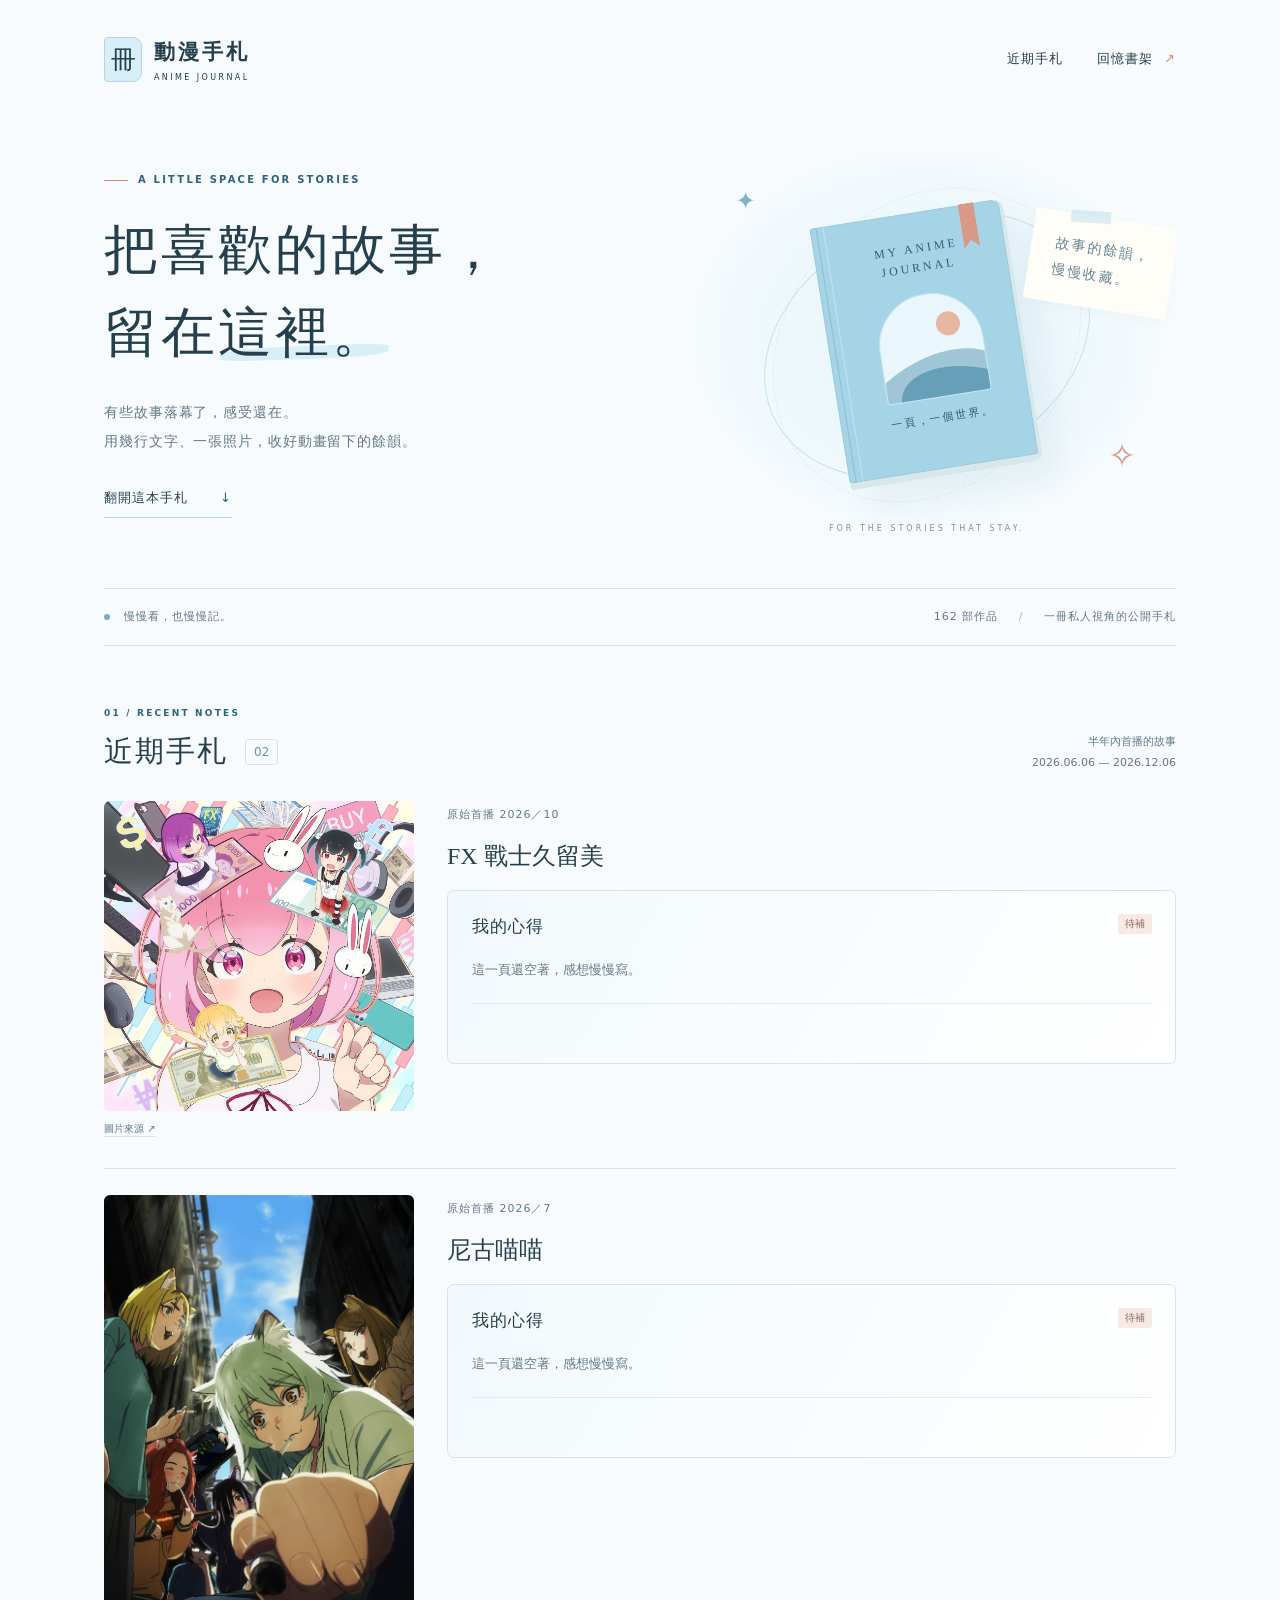
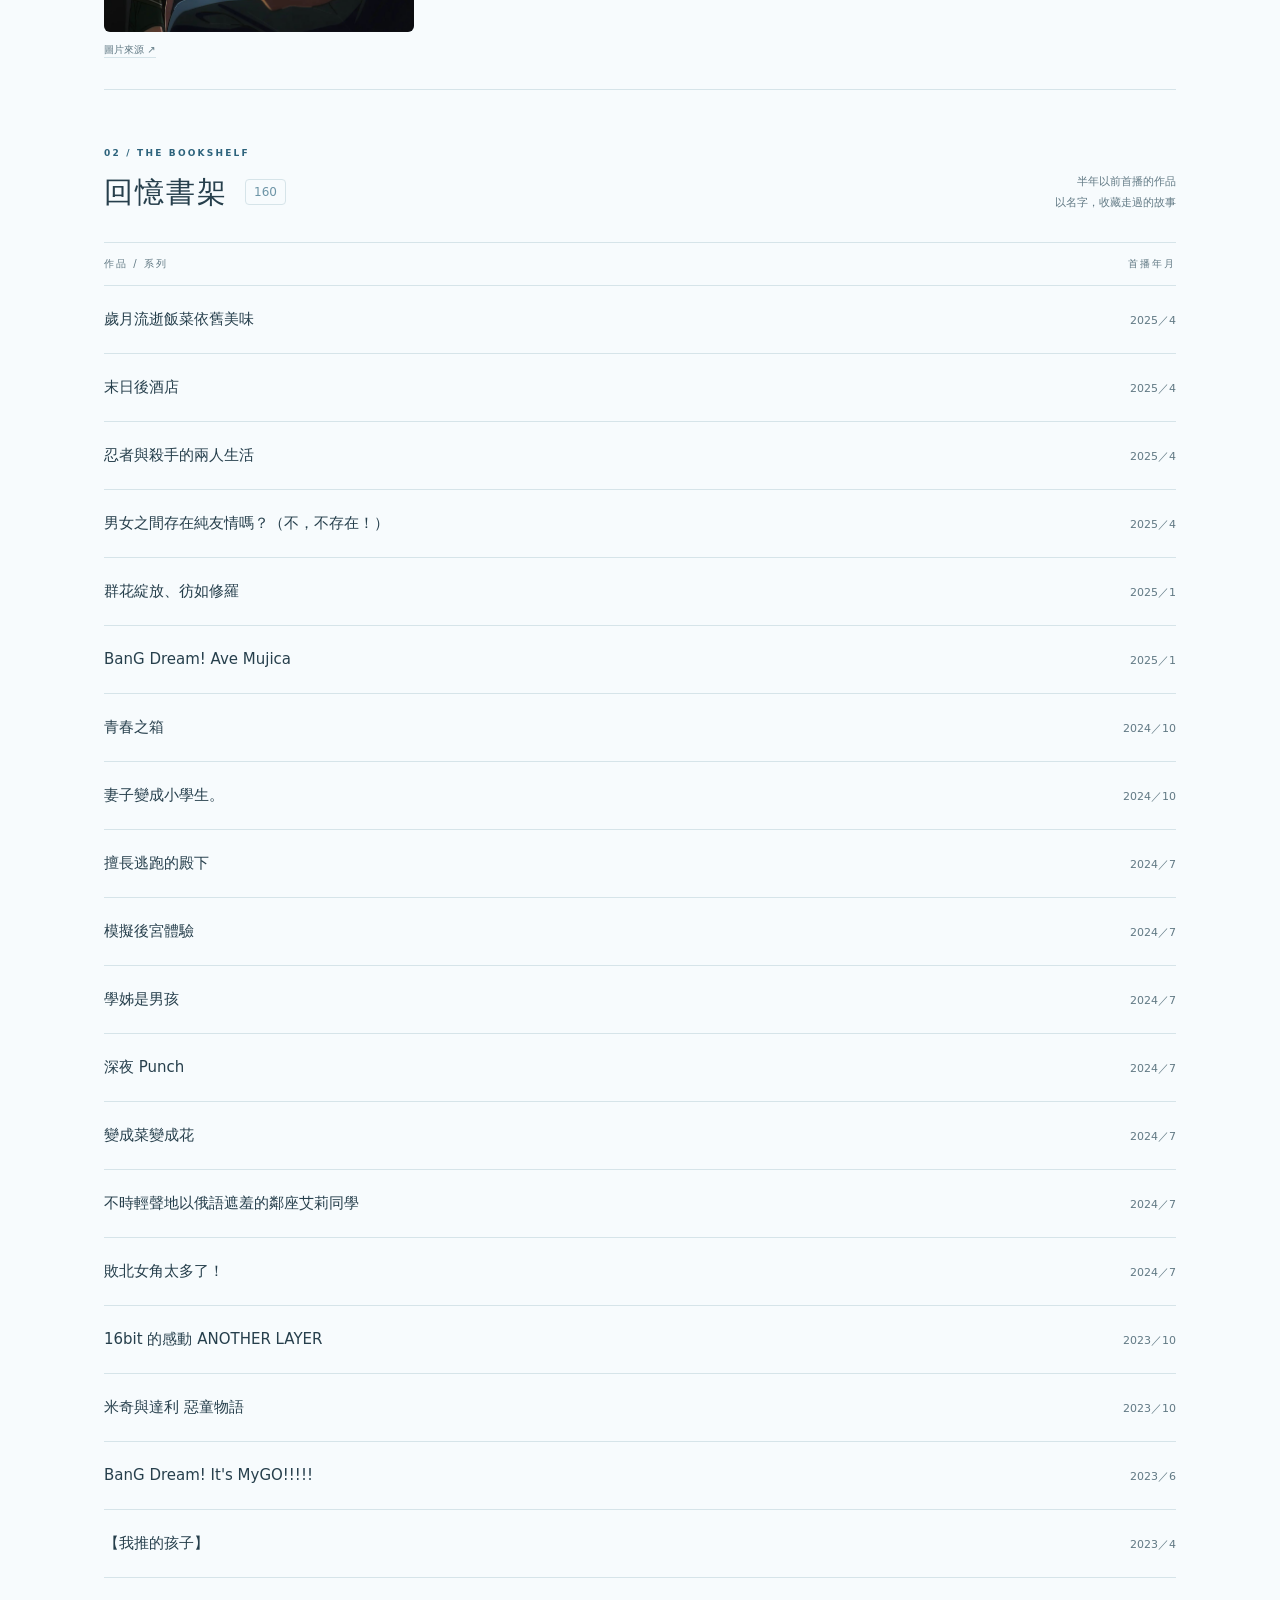
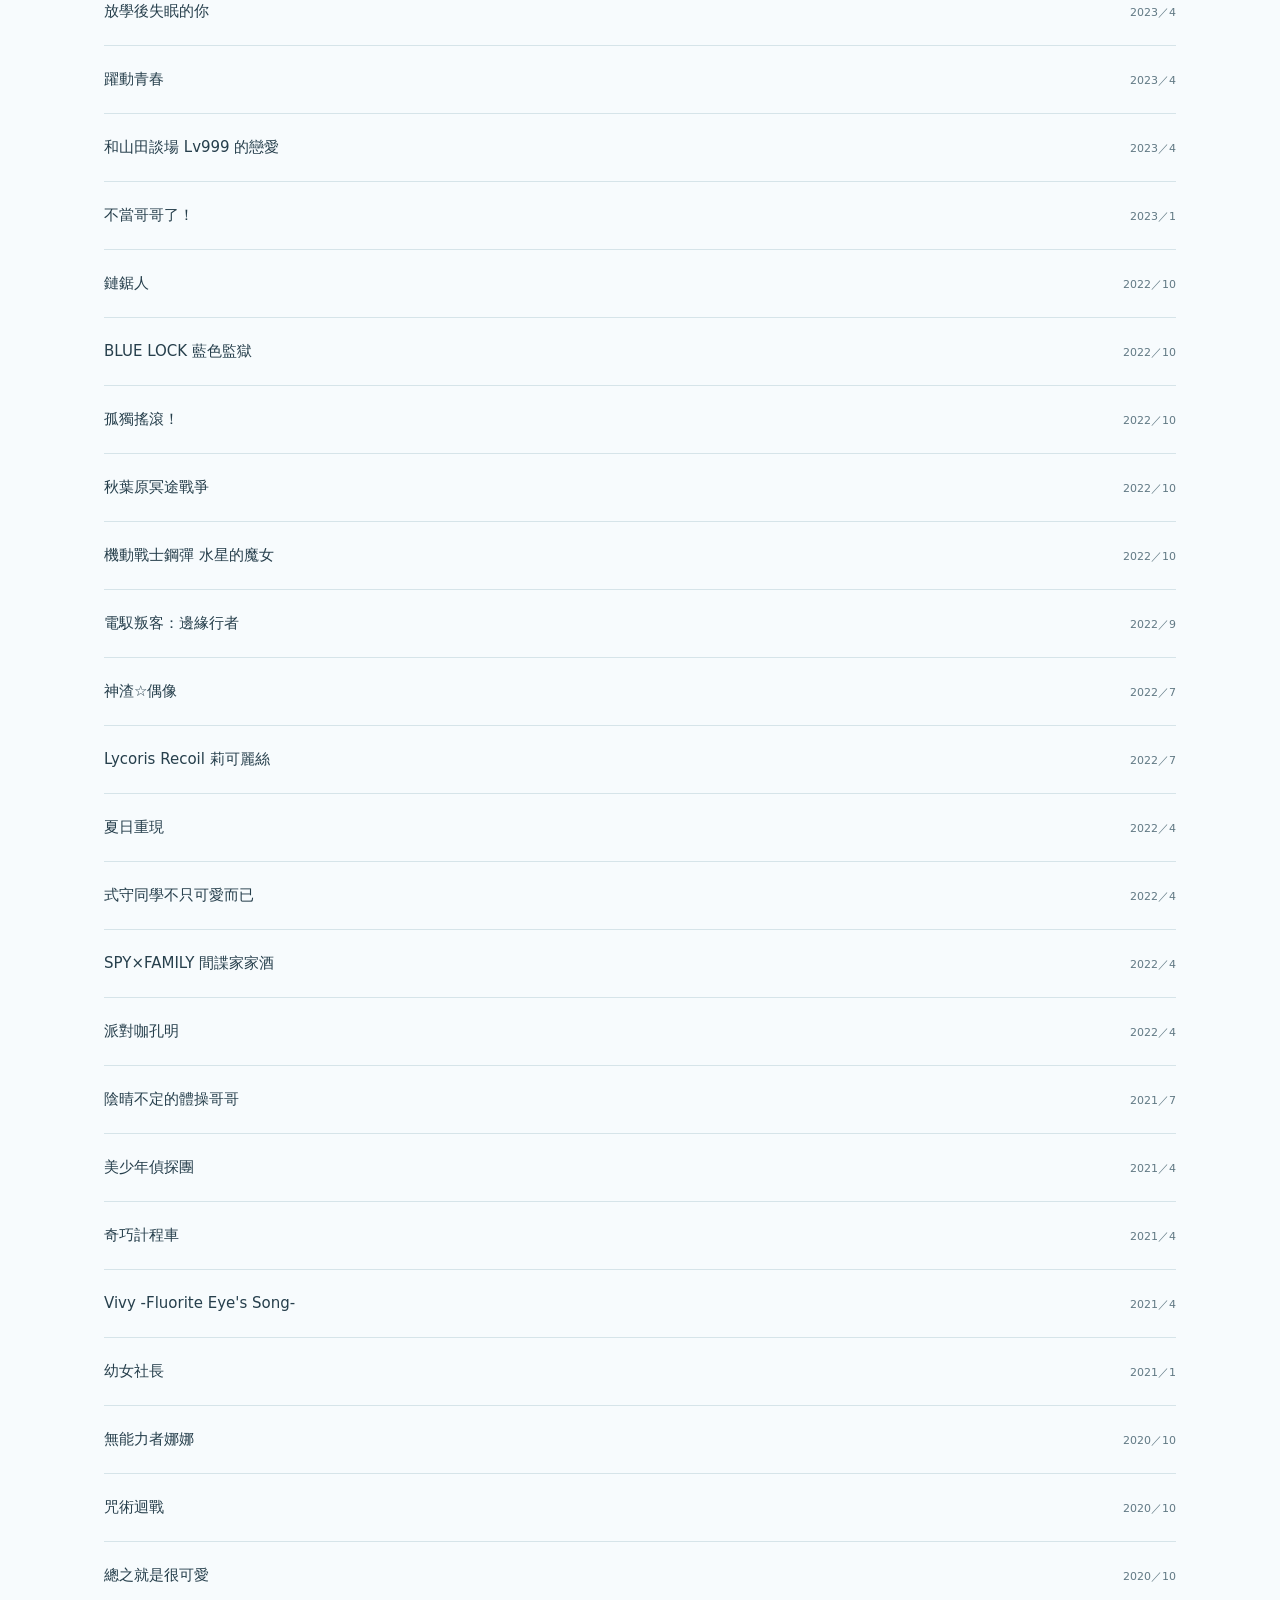
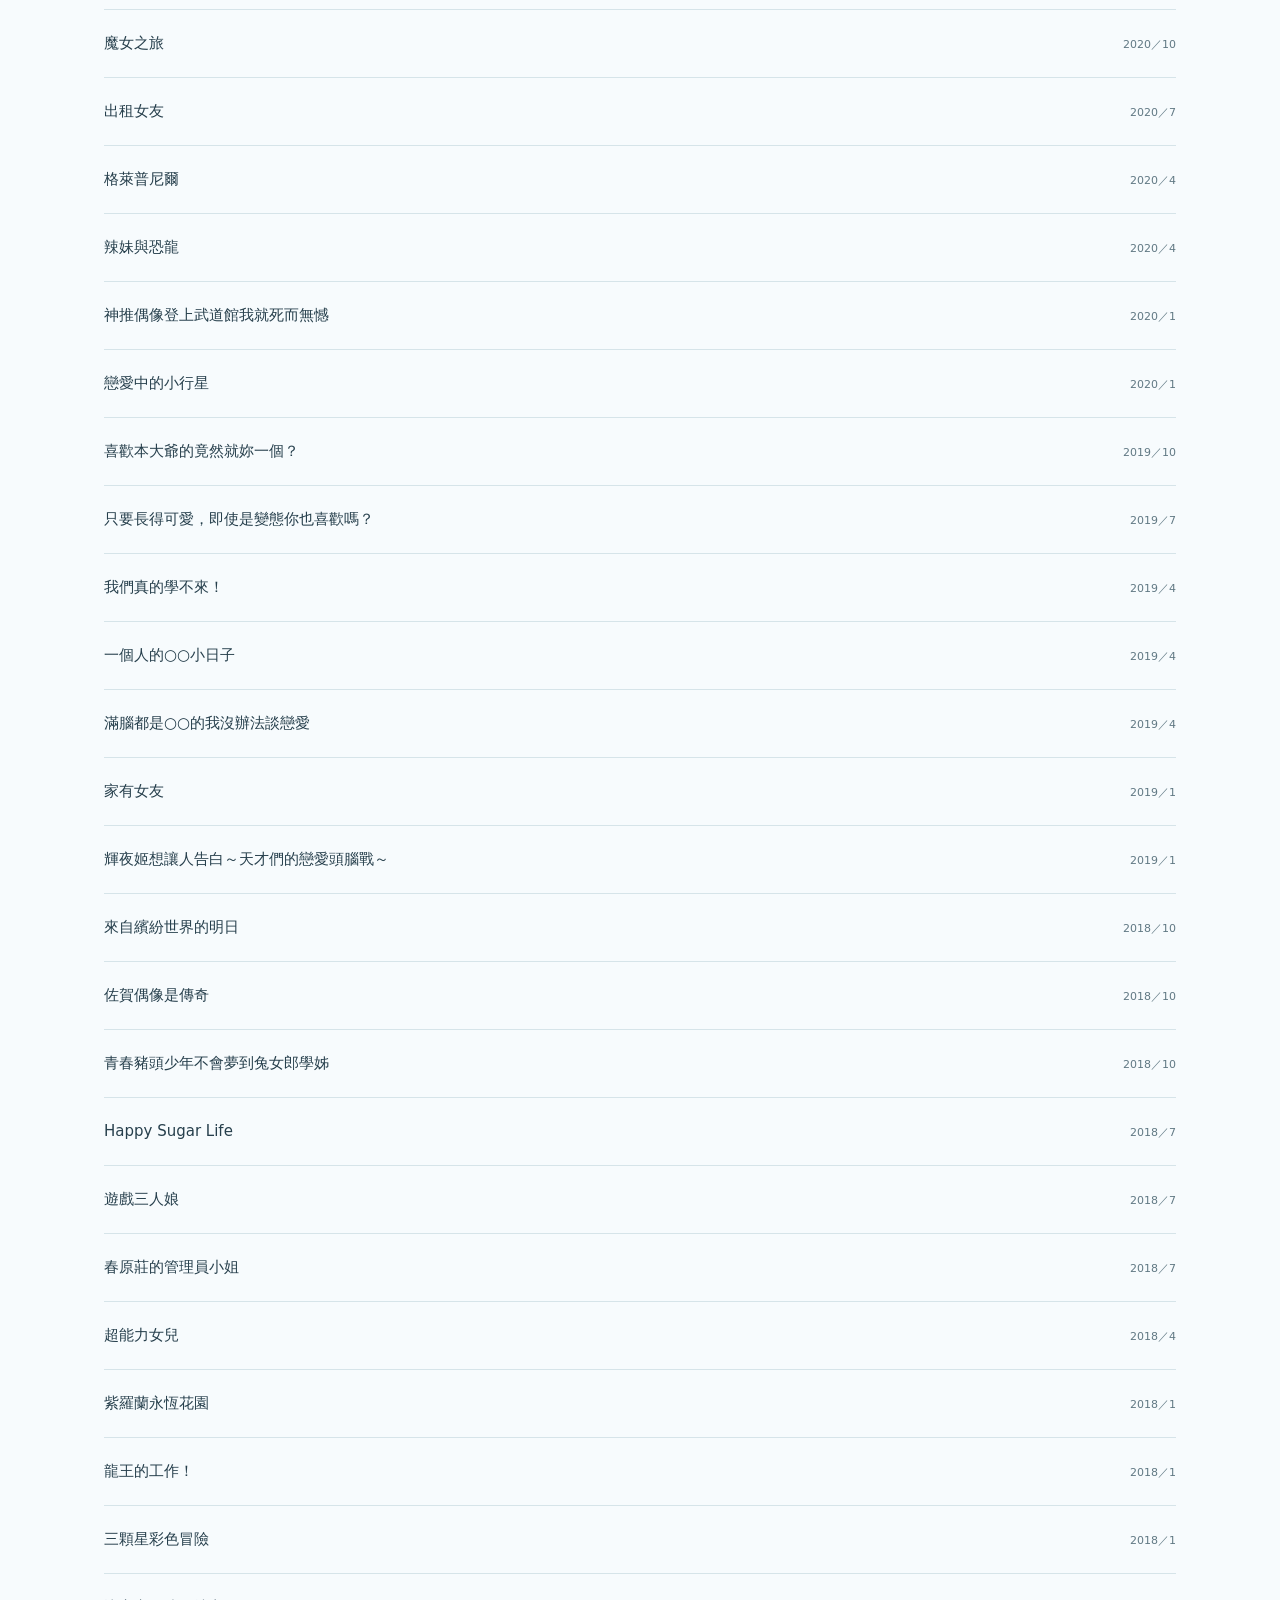
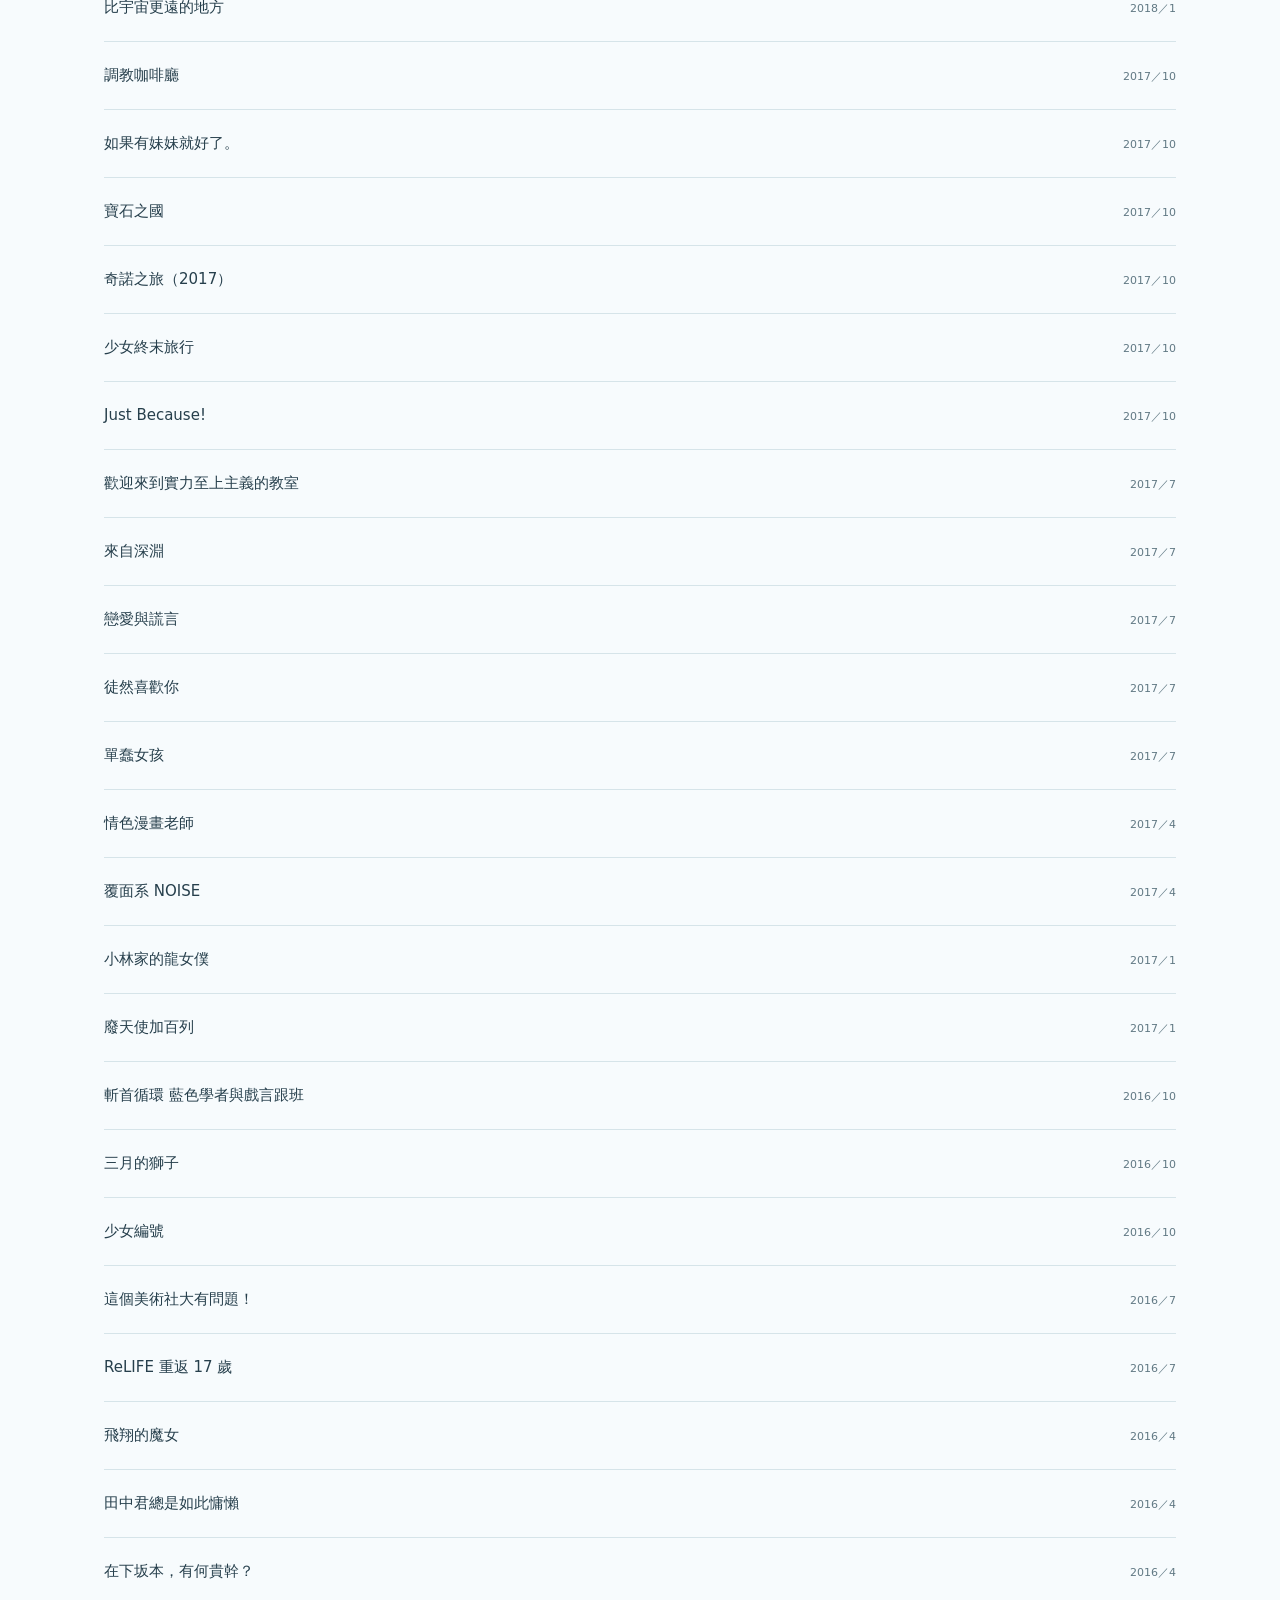
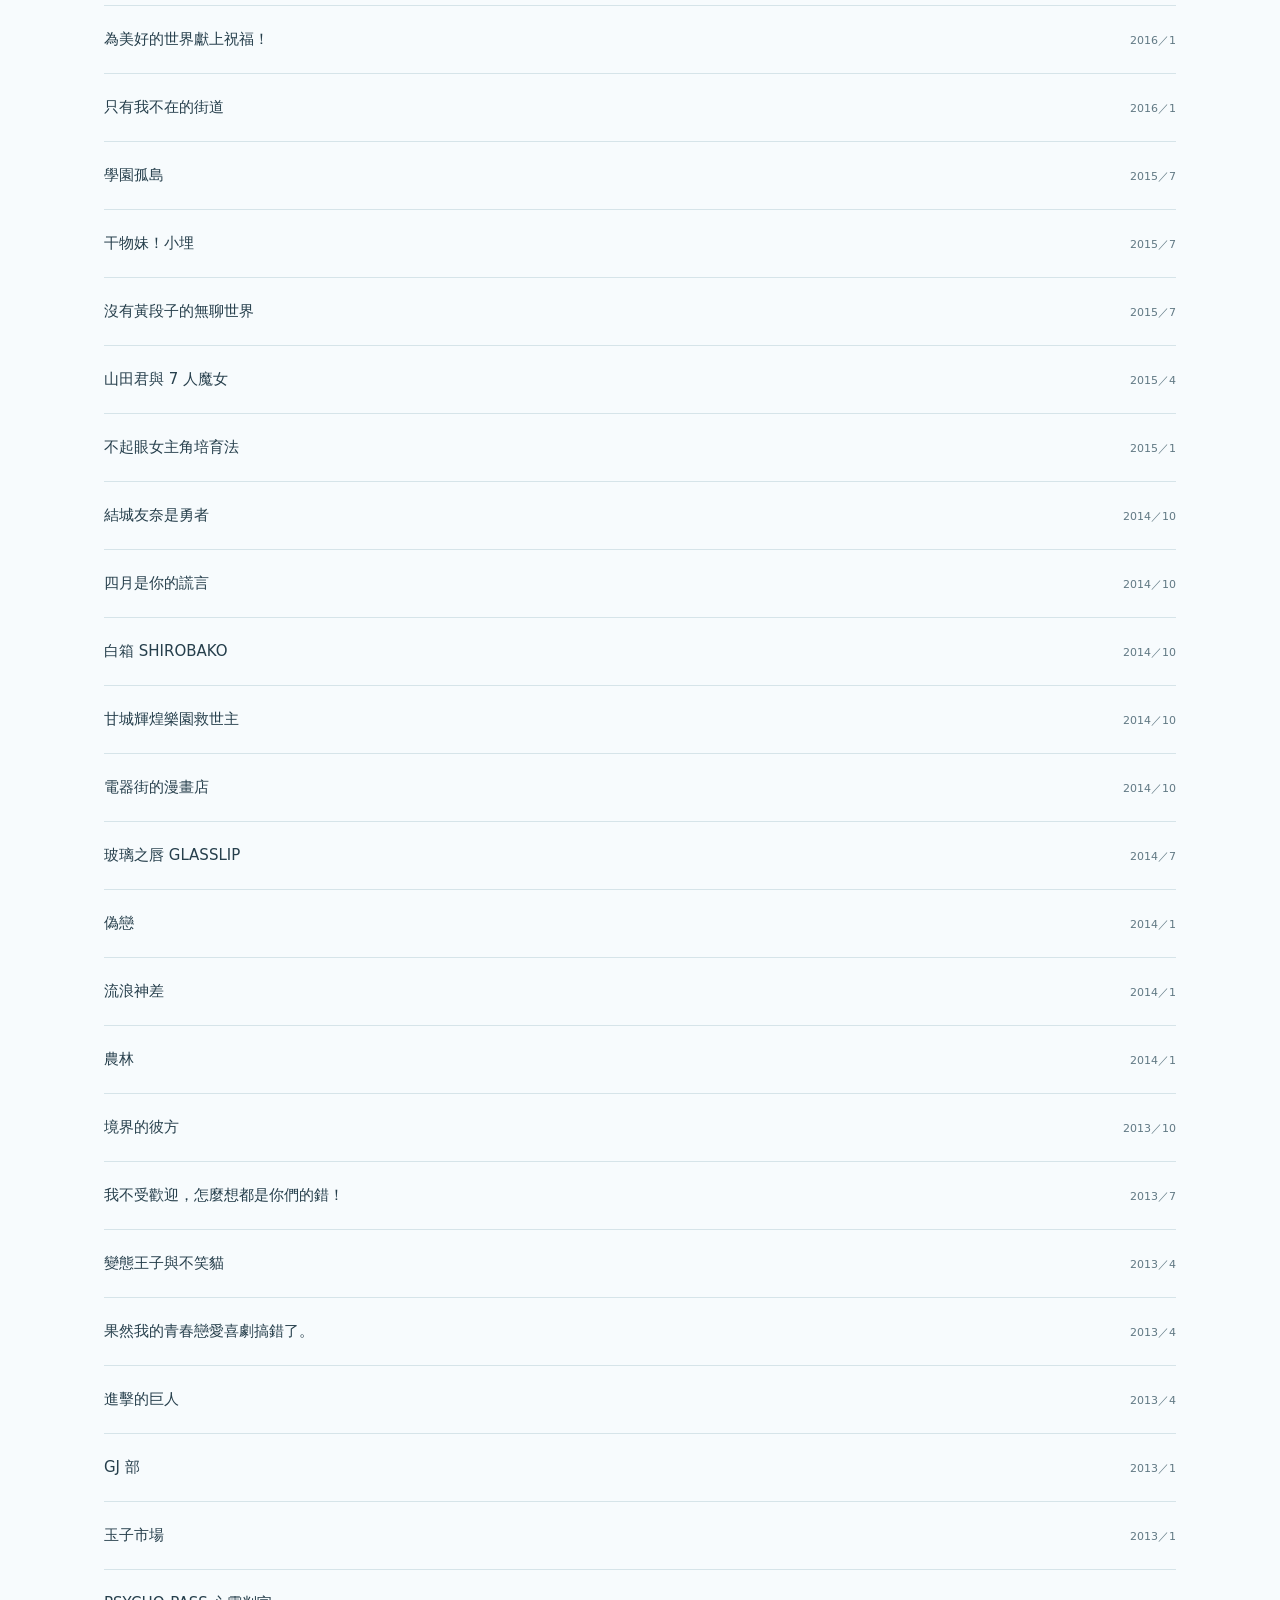
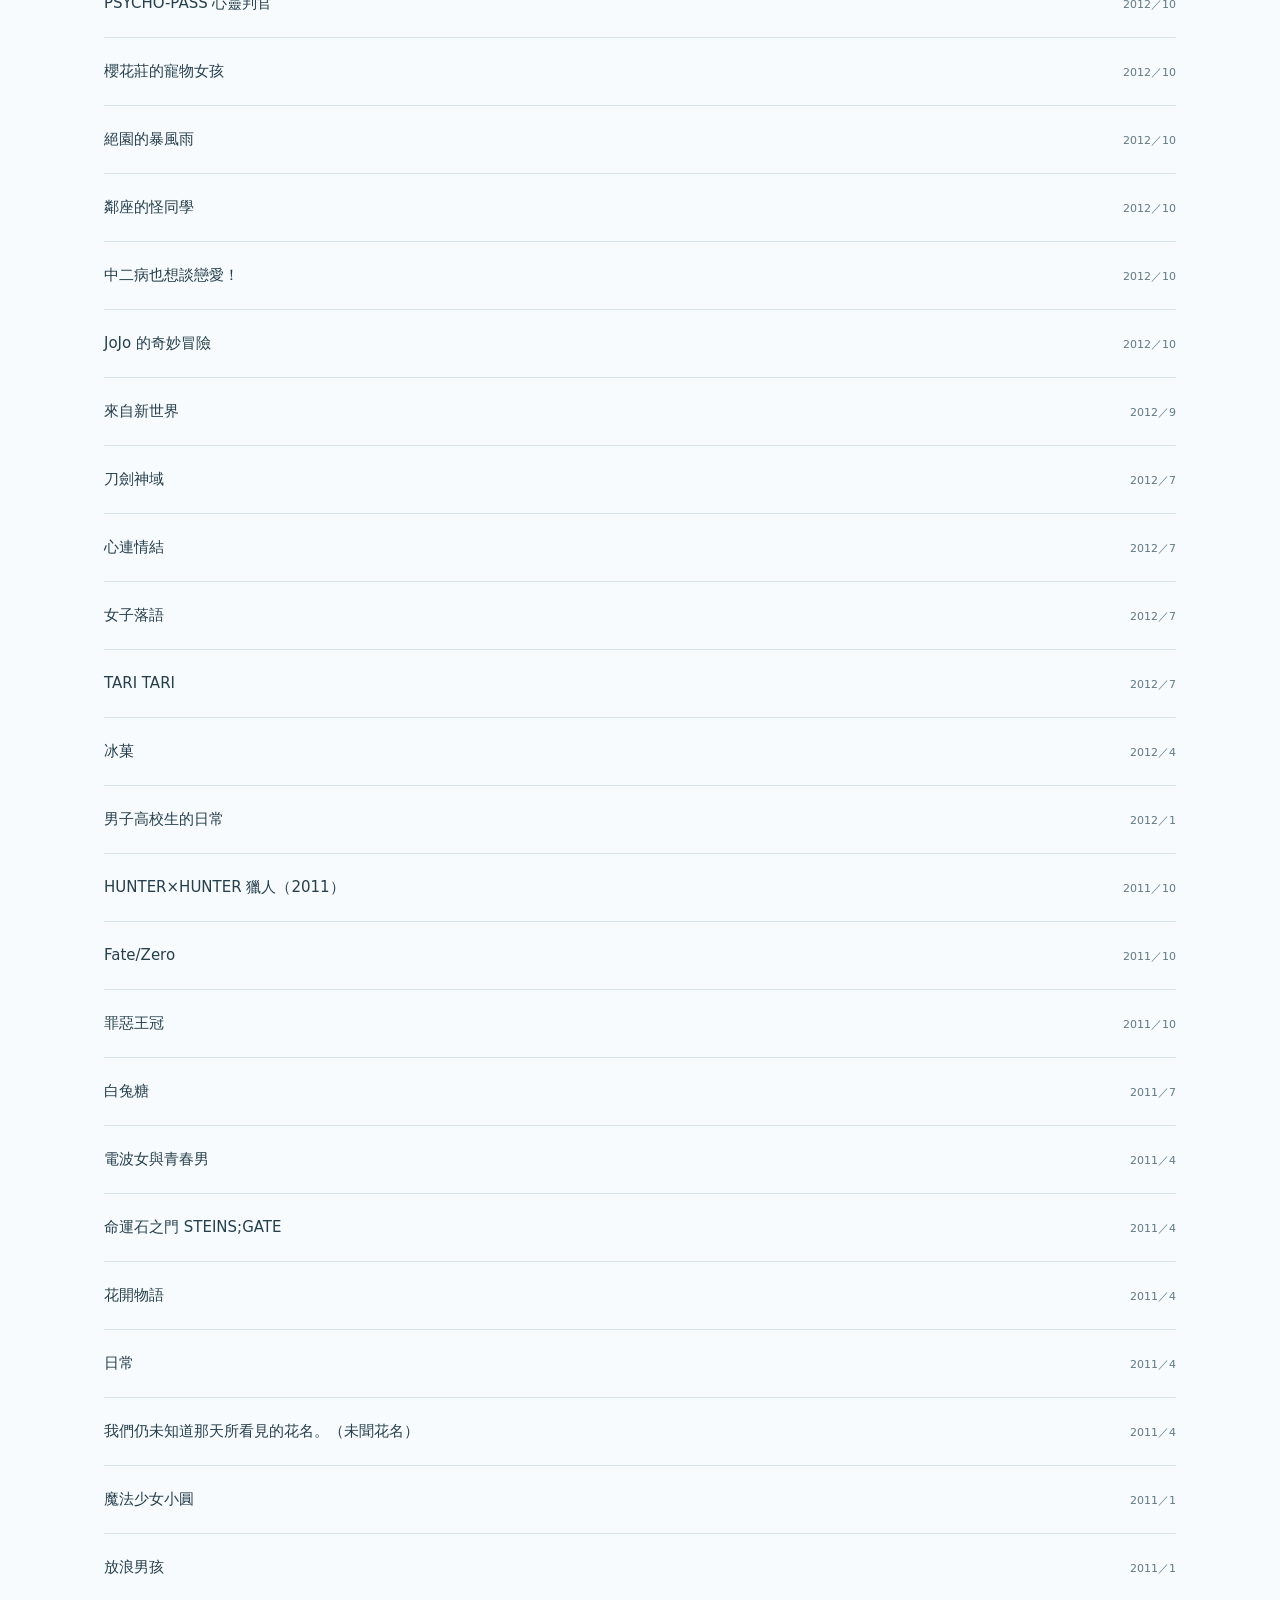
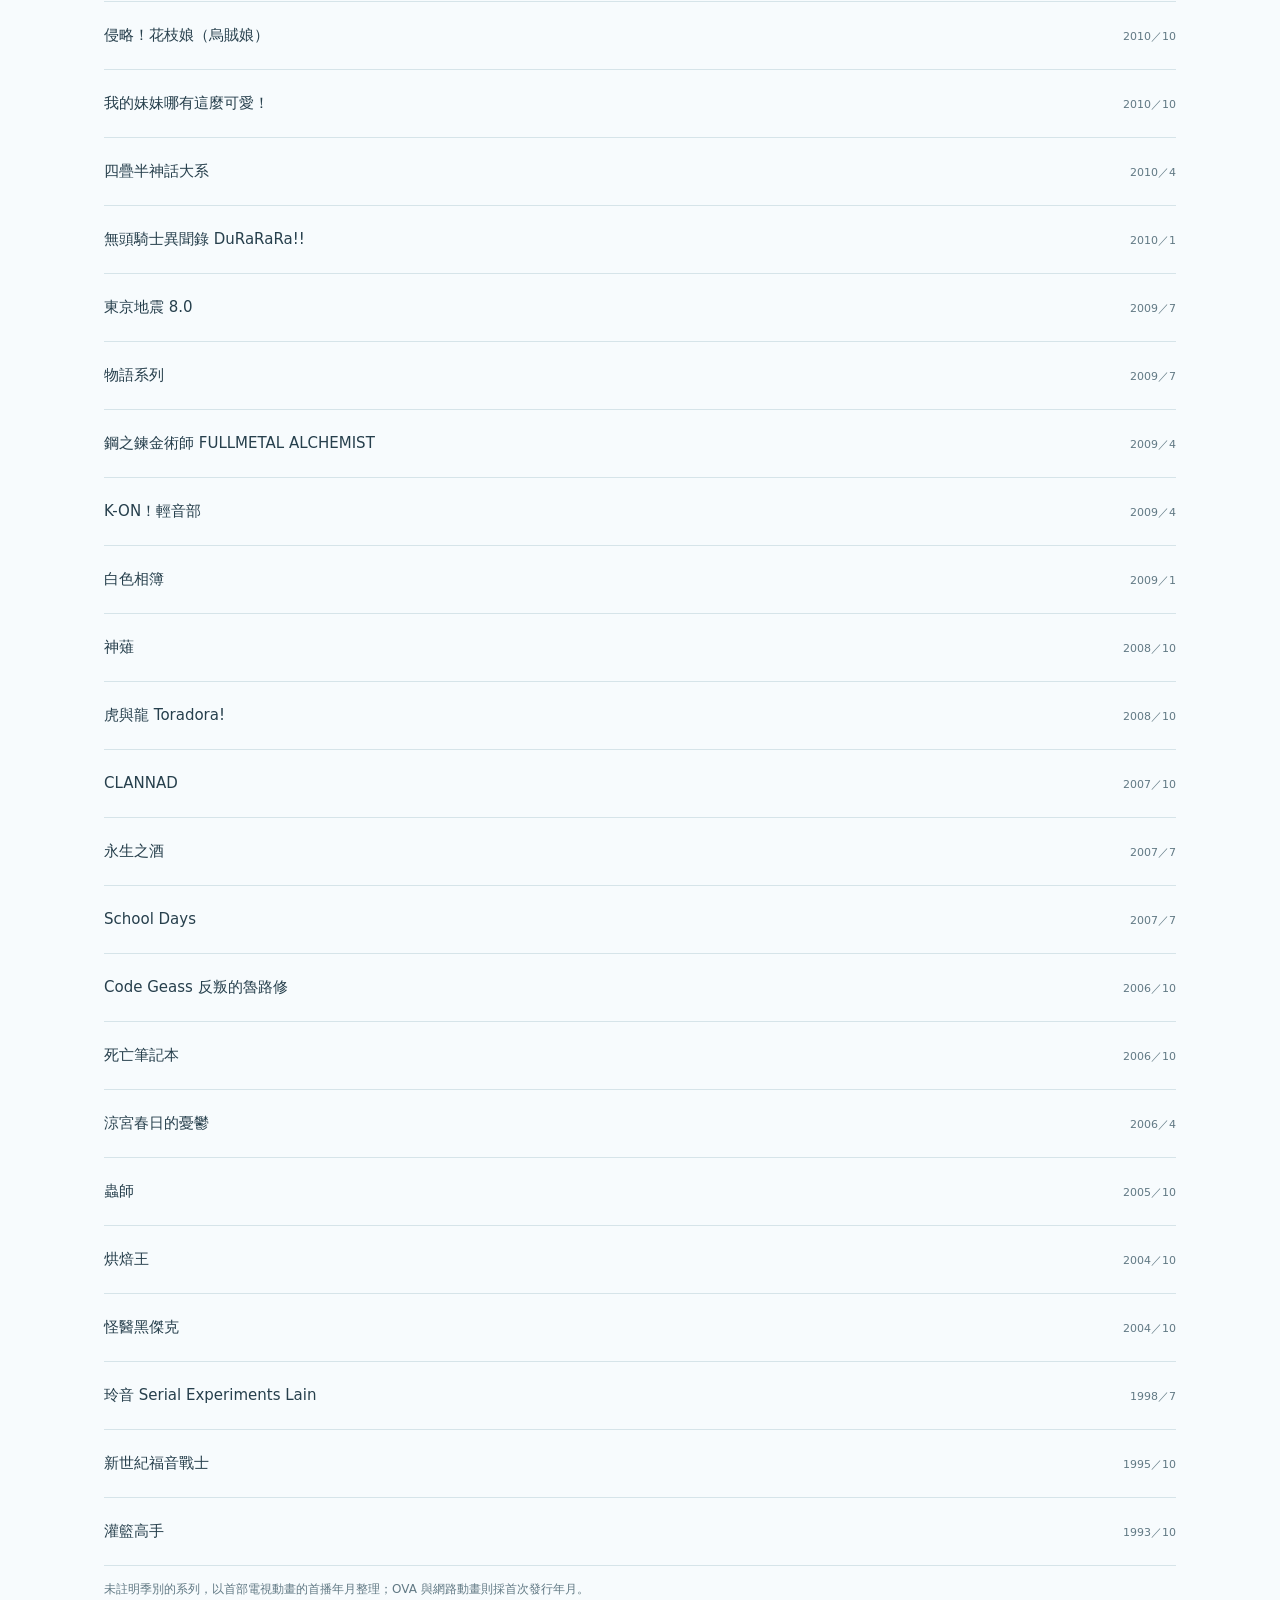
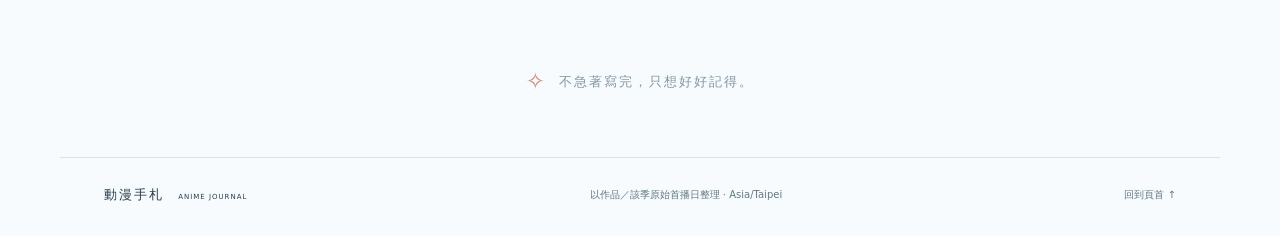
==== site/index.html @ 4da2c562 "Add 22 anime and keep Windows site exports accessible" ====
<!doctype html>
<html lang="zh-Hant">
<head>
  <meta charset="utf-8">
  <meta name="viewport" content="width=device-width, initial-scale=1">
  <meta name="description" content="一冊慢慢寫下的動漫手札，收藏每部作品留下的感受。">
  <meta http-equiv="Content-Security-Policy" content="default-src 'self'; script-src 'self'; style-src 'self'; img-src 'self'; object-src 'none'; base-uri 'none'; form-action 'none'">
  <meta name="referrer" content="no-referrer">
  <meta name="theme-color" content="#d8eff8">
  <title>動漫手札｜把喜歡的故事，留在這裡</title>
  <link rel="icon" href="./favicon.svg?v=8760fb6e76f0" type="image/svg+xml">
  <link rel="stylesheet" href="./style.css?v=1fff06a5567e">
  <script src="./entries.js?v=509299914dab" defer></script>
  <script src="./app.js?v=db36dcaf7041" defer></script>
</head>
<body>
  <a class="skip" href="#recent">跳至手札內容</a>
  <header class="site-header wrap">
    <a class="brand" href="./index.html" aria-label="動漫手札首頁"><span class="brand-mark" aria-hidden="true">冊</span><span>動漫手札<small>ANIME JOURNAL</small></span></a>
    <nav aria-label="主要導覽"><a href="#recent">近期手札</a><a href="#archive">回憶書架 <span aria-hidden="true">↗</span></a></nav>
  </header>
  <main class="wrap">
    <section class="hero" aria-labelledby="intro-title">
      <div class="hero-copy">
        <p class="eyebrow"><span class="little-line"></span> A LITTLE SPACE FOR STORIES</p>
        <h1 id="intro-title">把喜歡的故事，<br>留在<span class="handline">這裡。</span></h1>
        <p class="intro">有些故事落幕了，感受還在。<br>用幾行文字、一張照片，收好動畫留下的餘韻。</p>
        <a class="text-link" href="#recent">翻開這本手札 <span aria-hidden="true">↓</span></a>
      </div>
      <div class="paper-scene" aria-hidden="true">
        <div class="orbit orbit-one"></div><div class="orbit orbit-two"></div>
        <span class="scene-star star-one">✦</span><span class="scene-star star-two">✧</span>
        <div class="floating-note">故事的餘韻，<br>慢慢收藏。</div>
        <div class="journal-book"><div class="book-spine"></div><div class="book-cover"><span class="book-label">MY ANIME<br>JOURNAL</span><div class="book-window"><div class="sun"></div><div class="hill hill-back"></div><div class="hill hill-front"></div></div><span class="book-caption">一頁，一個世界。</span></div><div class="book-ribbon"></div></div>
        <span class="scene-caption">FOR THE STORIES THAT STAY.</span>
      </div>
    </section>
    <div class="journal-meta"><p><span class="status-dot"></span> 慢慢看，也慢慢記。</p><p><span id="total-count">0</span> 部作品 <span class="meta-separator">/</span> 一冊私人視角的公開手札</p></div>
    <section class="journal-section" id="recent" aria-labelledby="recent-heading">
      <div class="section-heading"><div><p class="eyebrow">01 / RECENT NOTES</p><h2 id="recent-heading">近期手札<span class="count" id="recent-count">00</span></h2></div><p class="section-caption">半年內首播的故事<br><span id="date-range">依台北日期整理</span></p></div>
      <div id="recent-list" class="recent-list"></div>
      <div id="recent-empty" class="empty-state">
        <div class="empty-pages" aria-hidden="true"><span></span><span></span><b>＋</b></div>
        <h3>第一篇手札，留給下一個喜歡的故事。</h3>
        <p>這裡還沒有公開的近期作品。<br>等故事與心情都準備好了，再慢慢寫下來。</p>
        <span class="empty-foot">TO BE CONTINUED</span>
      </div>
    </section>
    <section class="journal-section archive-section" id="archive" aria-labelledby="archive-heading">
      <div class="section-heading"><div><p class="eyebrow">02 / THE BOOKSHELF</p><h2 id="archive-heading">回憶書架<span class="count" id="archive-count">00</span></h2></div><p class="section-caption">半年以前首播的作品<br>以名字，收藏走過的故事</p></div>
      <div class="shelf-labels" aria-hidden="true"><span>作品 / 系列</span><span>首播年月</span></div>
      <ul id="archive-list" class="archive-list"></ul>
      <p id="archive-empty" class="archive-empty">書架還空著，未來會慢慢放進值得記住的名字。<span aria-hidden="true">↗</span></p>
      <p class="privacy-copy">未註明季別的系列，以首部電視動畫的首播年月整理；OVA 與網路動畫則採首次發行年月。</p>
    </section>
    <noscript><p class="notice">請開啟 JavaScript，以顯示作品並依台北日期自動分類。</p></noscript>
    <aside class="closing-note"><span aria-hidden="true">✧</span><p>不急著寫完，只想好好記得。</p></aside>
  </main>
  <footer class="site-footer wrap"><span>動漫手札 <small>ANIME JOURNAL</small></span><p>以作品／該季原始首播日整理 · Asia/Taipei</p><a href="#" aria-label="回到頁首">回到頁首 ↑</a></footer>
</body>
</html>
---- site/style.css ----
@charset "UTF-8";
:root{--paper:#f7fbfd;--ink:#263f4c;--muted:#617984;--blue:#d8eff8;--blue-mid:#acd7e8;--blue-dark:#2d637c;--line:#d6e4e9;--coral:#d18b7c;--white:#fff;--serif:"Noto Serif TC","Songti TC","PMingLiU",serif;--sans:"Microsoft JhengHei","PingFang TC",system-ui,sans-serif}
*{box-sizing:border-box}html{scroll-behavior:smooth;scroll-padding-top:24px}body{margin:0;background:var(--paper);color:var(--ink);font:15px/1.8 var(--sans);-webkit-font-smoothing:antialiased}a{color:inherit;text-decoration:none}button,input,textarea{font:inherit}button,a,input,textarea{touch-action:manipulation}button,a{ -webkit-tap-highlight-color:transparent}a:focus-visible,button:focus-visible,input:focus-visible,textarea:focus-visible{outline:3px solid #538ea8;outline-offset:5px}a:hover{color:var(--blue-dark)}.wrap{max-width:1160px;margin:0 auto;padding:0 44px}.skip{position:absolute;top:-100px;background:white;padding:10px;z-index:10}.skip:focus{top:0}.site-header{height:118px;display:flex;justify-content:space-between;align-items:center}.brand{display:flex;gap:12px;align-items:center;font-size:21px;font-weight:700;letter-spacing:3px}.brand small{font-size:8px;letter-spacing:2.4px;display:block;font-weight:500;line-height:1.3;margin-top:1px}.brand-mark{width:38px;height:45px;display:grid;place-items:center;background:var(--blue);border:1px solid var(--blue-mid);border-radius:4px 9px 9px 4px;font:25px var(--serif);letter-spacing:0}.site-header nav{display:flex;gap:34px;font-size:13px;letter-spacing:1px}.site-header nav a{padding:10px 0}.site-header nav span{margin-left:6px;color:var(--coral)}.hero{display:grid;grid-template-columns:1.15fr 1fr;align-items:center;min-height:470px;padding:25px 0 42px}.eyebrow{font-size:10px;letter-spacing:2.2px;color:var(--blue-dark);font-weight:600;margin:0 0 20px;display:flex;align-items:center;gap:10px}.little-line{display:inline-block;width:24px;height:1px;background:var(--coral)}h1{font:500 clamp(36px,4.2vw,55px)/1.55 var(--serif);letter-spacing:3px;margin:0 0 22px}.handline{position:relative;z-index:1}.handline:after{content:"";position:absolute;left:2px;right:0;bottom:4px;height:13px;background:var(--blue);z-index:-1;border-radius:45% 20% 40% 20%;transform:rotate(-2deg)}.intro{color:var(--muted);font-size:14px;line-height:2.1;letter-spacing:.9px;margin:0 0 27px}.text-link{font-size:13px;letter-spacing:1px;border-bottom:1px solid var(--blue-mid);padding-bottom:8px;display:inline-flex;gap:32px}.text-link span{color:var(--blue-dark)}.paper-scene{height:390px;position:relative;display:grid;place-items:center;background:radial-gradient(ellipse at 50% 48%,#e8f5fb 0%,#eff8fc 48%,transparent 70%)}.journal-book{width:195px;height:265px;position:relative;transform:rotate(-9deg);box-shadow:18px 22px 28px #6d97ad16;border-radius:4px 10px 10px 4px;background:#f9faf5;border-bottom:7px solid #d8e7e9;border-right:4px solid #d8e7e9;z-index:2}.book-cover{background:#a6d4e7;border-radius:3px 8px 3px 3px;height:100%;padding:26px 20px 15px 33px;border:1px solid #98c9df}.book-spine{position:absolute;top:0;left:6px;bottom:0;width:8px;border-left:1px solid #8dbdd2;border-right:1px solid #bde4f3;z-index:3}.book-label{display:block;text-align:center;font:12px/1.6 Georgia,serif;letter-spacing:3px;color:#315e72}.book-window{width:105px;height:105px;margin:17px auto 13px;position:relative;overflow:hidden;background:#e9f6fc;border-radius:52px 52px 3px 3px;border:1px solid #c9e5ef}.sun{position:absolute;width:24px;height:24px;border-radius:50%;background:#e6b6a0;right:20px;top:20px}.hill{position:absolute;width:160px;height:90px;border-radius:50%;transform:rotate(-20deg)}.hill-back{background:#9fc5d7;top:64px;left:-35px}.hill-front{background:#689fb8;top:81px;left:9px;transform:rotate(22deg)}.book-caption{display:block;font:11px var(--serif);letter-spacing:2px;text-align:center;color:#315e72}.book-ribbon{position:absolute;right:25px;top:-1px;width:16px;height:45px;background:#d99888;clip-path:polygon(0 0,100% 0,100% 100%,50% 82%,0 100%)}.floating-note{position:absolute;right:3px;top:68px;transform:rotate(9deg);font:14px/1.9 var(--serif);letter-spacing:2px;color:#668591;z-index:3;background:#fffdf8;padding:19px 24px;box-shadow:0 3px 12px #47798b0a}.floating-note:before{content:"";position:absolute;width:40px;height:12px;background:#c7e3ef9c;top:-5px;left:35px;transform:rotate(-5deg)}.scene-star{position:absolute;color:#81b3ca;font-size:24px}.star-one{top:30px;left:58px}.star-two{right:40px;bottom:54px;font-size:33px;color:#cf9a89}.orbit{position:absolute;border:1px solid #c6e2ed;border-radius:50%;width:340px;height:250px;transform:rotate(-25deg)}.orbit-two{width:280px;height:340px;transform:rotate(42deg);border-style:dashed;opacity:.5}.scene-caption{position:absolute;bottom:3px;font-size:8px;letter-spacing:3px;color:#7795a2}.journal-meta{display:flex;justify-content:space-between;align-items:center;border-top:1px solid var(--line);border-bottom:1px solid var(--line);padding:8px 0;font-size:11px;letter-spacing:1px;color:var(--muted)}.journal-meta p{margin:10px 0}.status-dot{display:inline-block;width:6px;height:6px;border-radius:50%;background:#77aac2;margin-right:10px}.meta-separator{padding:0 16px;color:#a1bcc7}.journal-section{padding-top:59px;scroll-margin-top:20px}.section-heading{display:flex;justify-content:space-between;align-items:flex-end;margin-bottom:28px}.section-heading .eyebrow{font-size:9px;margin-bottom:9px}h2{font:500 29px/1.5 var(--serif);letter-spacing:2px;margin:0;display:flex;align-items:center;gap:17px}.count{font:12px var(--sans);letter-spacing:0;color:#6d95a7;padding:5px 8px;border:1px solid var(--line);border-radius:4px}.section-caption{font-size:11px;line-height:1.9;color:var(--muted);text-align:right;margin:0}.empty-state{min-height:295px;border:1px solid var(--line);border-radius:8px;background:linear-gradient(120deg,#eef8fc99,#fff);display:flex;align-items:center;justify-content:center;flex-direction:column;padding:34px 24px;text-align:center}.empty-state h3{font:500 18px/1.7 var(--serif);letter-spacing:1px;margin:15px 0 8px}.empty-state p{font-size:12px;color:var(--muted);line-height:1.9;margin:0}.empty-foot{font-size:8px;letter-spacing:2.5px;color:#7797a5;margin-top:20px}.empty-pages{width:56px;height:54px;position:relative}.empty-pages span{position:absolute;width:34px;height:44px;border:1px solid #93bbce;background:#f8fcff;border-radius:2px;top:4px;left:5px;transform:rotate(-13deg)}.empty-pages span:nth-child(2){transform:rotate(9deg);left:19px;top:1px;background:#e3f2f9}.empty-pages b{position:absolute;left:28px;top:10px;color:#81aec3;font-size:19px;font-weight:400;transform:rotate(9deg)}.archive-section{padding-top:55px}.shelf-labels{display:flex;justify-content:space-between;font-size:10px;letter-spacing:2px;color:var(--muted);padding:12px 0;border-top:1px solid var(--line);border-bottom:1px solid var(--line)}.archive-empty{font-size:12px;color:var(--muted);padding:26px 0;margin:0;border-bottom:1px solid var(--line);display:flex;justify-content:space-between;gap:15px}.archive-empty span{color:var(--coral)}.closing-note{display:flex;justify-content:center;align-items:center;gap:14px;margin:59px 0 53px;color:#8096a1}.closing-note p{font:13px var(--serif);letter-spacing:2px}.closing-note span{color:var(--coral);font-size:23px}.site-footer{display:flex;justify-content:space-between;align-items:center;gap:20px;border-top:1px solid var(--line);padding-top:25px;padding-bottom:30px;font-size:10px;color:var(--muted)}.site-footer>span{font-size:13px;color:var(--ink);letter-spacing:2px}.site-footer small{font-size:7px;margin-left:8px;letter-spacing:1px}.site-footer p{margin:0}.site-footer a{white-space:nowrap}.recent-list{display:grid;gap:26px}.recent-card{display:grid;grid-template-columns:310px 1fr;gap:33px;border-bottom:1px solid var(--line);padding-bottom:30px}.recent-card.no-image{grid-template-columns:1fr}.recent-card img{width:100%;max-height:370px;object-fit:cover;border-radius:6px}.recent-card .entry-date{font-size:11px;letter-spacing:1px;color:var(--muted);margin:4px 0 12px}.recent-card h3{font:500 24px/1.6 var(--serif);margin:0 0 14px;overflow-wrap:anywhere}.recent-card .entry-note{white-space:pre-wrap;overflow-wrap:anywhere;font-size:14px;line-height:2;color:#47616e;margin:0}.archive-list{margin:0;padding:0;list-style:none}.archive-list li{padding:20px 0;border-bottom:1px solid var(--line);display:flex;align-items:baseline;justify-content:space-between;gap:18px}.archive-list .archive-title{font-size:15px;overflow-wrap:anywhere}.archive-list time{font-size:11px;color:var(--muted);white-space:nowrap;font-variant-numeric:tabular-nums}.notice{padding:16px;background:var(--blue);font-size:13px;border-radius:5px}.hidden,[hidden]{display:none!important}
/* The editor uses the same palette but is never copied into the public site. */
.manager{max-width:900px;margin:30px auto 70px;padding:0 28px}.manager.narrow{max-width:520px;margin-top:65px}.manager h1{font-size:32px;letter-spacing:1px;margin-bottom:12px}.manager h2{font-size:22px}.manager p.subtle,.subtle{color:var(--muted);font-size:13px}.panel{background:white;border:1px solid var(--line);padding:28px;border-radius:9px;margin-top:25px}.field{display:block;margin-bottom:22px}.field>span{display:block;font-size:14px;font-weight:600;margin-bottom:7px}.field small{display:block;color:var(--muted);font-size:12px;margin-top:6px}.field input,.field textarea{display:block;width:100%;padding:10px 12px;border:1px solid #b8d0dc;background:#fbfdff;color:var(--ink);border-radius:5px}.field textarea{min-height:220px;resize:vertical;line-height:1.9}.check{display:flex;align-items:flex-start;gap:9px;margin:18px 0;font-size:14px}.check input{margin-top:7px;width:17px;height:17px}.btn{display:inline-flex;align-items:center;justify-content:center;gap:9px;min-height:43px;padding:9px 18px;border:1px solid var(--blue-dark);border-radius:5px;color:white;background:var(--blue-dark);font-size:13px;cursor:pointer}.btn:hover{background:#234d63;color:white}.btn.secondary{background:transparent;color:var(--blue-dark);border-color:#accbd9}.btn.danger{background:#fff9f7;color:#934b3d;border-color:#c7988e}.actions{display:flex;align-items:center;flex-wrap:wrap;gap:12px}.actions form{margin:0}.alert{padding:14px 18px;border:1px solid #a8ccdd;border-radius:5px;background:#e8f5fb;margin:18px 0;font-size:13px}.alert.error{background:#fff2ef;border-color:#deb2a5;color:#8b4639}.manager-list{list-style:none;padding:0;margin:20px 0}.manager-list li{display:flex;justify-content:space-between;gap:15px;padding:20px 0;border-bottom:1px solid var(--line)}.manager-list strong{display:block;overflow-wrap:anywhere}.tag{font-size:11px;color:var(--blue-dark);background:#e4f2f8;border-radius:4px;padding:3px 7px;margin-right:7px}.entry-info{color:var(--muted);font-size:11px;margin-top:5px}.manager-photo{display:block;max-width:100%;max-height:260px;margin:10px 0}.manager code{background:#edf5f9;padding:3px 5px;overflow-wrap:anywhere}.manager-header{padding-top:25px;padding-bottom:25px;height:auto}.manager-header .brand{font-size:18px}.manager-header nav{font-size:12px}.privacy-copy{font-size:12px;color:var(--muted);line-height:1.9}.full{width:100%}
@media(min-width:1500px){.wrap{max-width:1240px}.hero{min-height:510px}}
@media(max-width:760px){.wrap{padding-left:24px;padding-right:24px}.site-header{height:92px}.brand{font-size:18px;gap:9px}.brand-mark{width:32px;height:39px;font-size:22px}.site-header nav{gap:20px;font-size:11px;letter-spacing:0}.hero{grid-template-columns:1fr 0.8fr;min-height:400px;padding-top:15px}.hero .eyebrow{font-size:8px;letter-spacing:1.3px}h1{font-size:37px;letter-spacing:1px}.intro{font-size:12px;letter-spacing:0}.paper-scene{transform:scale(.82);transform-origin:right center;margin-left:-40px}.floating-note{right:-9px;padding:14px;font-size:12px}.scene-caption{letter-spacing:2px}.orbit{width:280px}.orbit-two{width:240px}.journal-meta{font-size:9px;letter-spacing:0}.meta-separator{padding:0 8px}.recent-card{grid-template-columns:230px 1fr;gap:23px}.site-footer small{display:none}}
@media(max-width:540px){.wrap{padding-left:22px;padding-right:22px}.site-header{height:86px}.brand{font-size:17px;letter-spacing:2px}.brand small{font-size:6px;letter-spacing:1.7px}.site-header nav{gap:17px}.site-header nav span{display:none}.hero{display:flex;flex-direction:column;align-items:stretch;padding-top:32px;padding-bottom:28px}.hero-copy{position:relative;z-index:4}.hero .eyebrow{font-size:8px;letter-spacing:1.8px;margin-bottom:18px}h1{font-size:39px;line-height:1.55;margin-bottom:18px;letter-spacing:2px}.intro{font-size:13px;line-height:2;letter-spacing:.2px;margin-bottom:22px}.paper-scene{height:280px;width:100%;margin:10px 0 0;transform:none}.journal-book{transform:rotate(-9deg) scale(.76)}.floating-note{right:3px;top:44px;font-size:11px;padding:14px 18px}.orbit{width:270px;height:190px}.orbit-two{width:200px;height:255px}.star-one{top:32px;left:35px;font-size:20px}.star-two{right:25px;bottom:32px;font-size:26px}.scene-caption{font-size:7px;bottom:0}.journal-meta{align-items:flex-start;gap:8px;font-size:9px}.journal-meta p:last-child{text-align:right;max-width:158px}.meta-separator{padding:0 4px}.journal-section{padding-top:38px}.section-heading{margin-bottom:21px;gap:8px}.section-heading .eyebrow{font-size:8px;letter-spacing:1.4px}h2{font-size:25px;gap:11px;letter-spacing:1px}.count{font-size:10px;padding:4px 6px}.section-caption{font-size:9px;line-height:1.8}.empty-state{min-height:285px;padding:27px 18px}.empty-state h3{max-width:250px;font-size:17px}.empty-state p{font-size:11px}.archive-section{padding-top:39px}.archive-empty{font-size:11px;line-height:2;padding:22px 0}.closing-note{margin:35px 0 32px}.closing-note p{font-size:12px;letter-spacing:1px}.site-footer{display:flex;flex-wrap:wrap;gap:12px;position:relative;font-size:9px;padding-top:21px;padding-bottom:24px}.site-footer>span{width:100%;font-size:12px}.site-footer a{position:absolute;right:22px;top:23px}.recent-card{grid-template-columns:1fr;gap:18px}.recent-card img{max-height:360px}.recent-card h3{font-size:23px}.archive-list li{gap:12px}.archive-list .archive-title{font-size:14px}.manager{padding:0 22px;margin-top:25px}.manager.narrow{margin-top:32px}.panel{padding:22px 19px}.manager-header nav{gap:10px}.manager-list li{flex-direction:column}.manager h1{font-size:28px}}
.paper-scene{min-width:0;overflow:clip}
.recent-card{align-items:start}.entry-visual{margin:0;min-width:0}.recent-card .entry-visual img{display:block;width:100%;height:auto;max-height:440px;object-fit:contain;background:#eaf4f8}.image-credit{font-size:10px;color:var(--muted);margin-top:9px}.image-credit a{border-bottom:1px solid var(--line);padding-bottom:2px}.entry-copy{min-width:0}.entry-reflection{position:relative;border:1px solid var(--line);border-radius:7px;padding:22px 24px;background:#fff;min-height:174px}.entry-reflection h4{font:500 17px/1.6 var(--serif);letter-spacing:1px;margin:0 0 17px}.entry-reflection.awaiting-note{background:linear-gradient(120deg,#edf7fb80,#fff)}.note-status{position:absolute;top:23px;right:23px;color:#88685c;background:#f7eae4;border-radius:3px;padding:1px 7px;font-size:10px}.note-placeholder{color:var(--muted);font-size:13px;line-height:2;margin:0;padding-bottom:20px;border-bottom:1px solid #e0ebf0}.entry-reflection .entry-note{font-size:14px}@media(max-width:540px){.entry-reflection{padding:19px 20px;min-height:154px}.recent-card .entry-visual img{max-height:440px}.note-status{top:20px;right:20px}}
@media(prefers-reduced-motion:reduce){html{scroll-behavior:auto}}
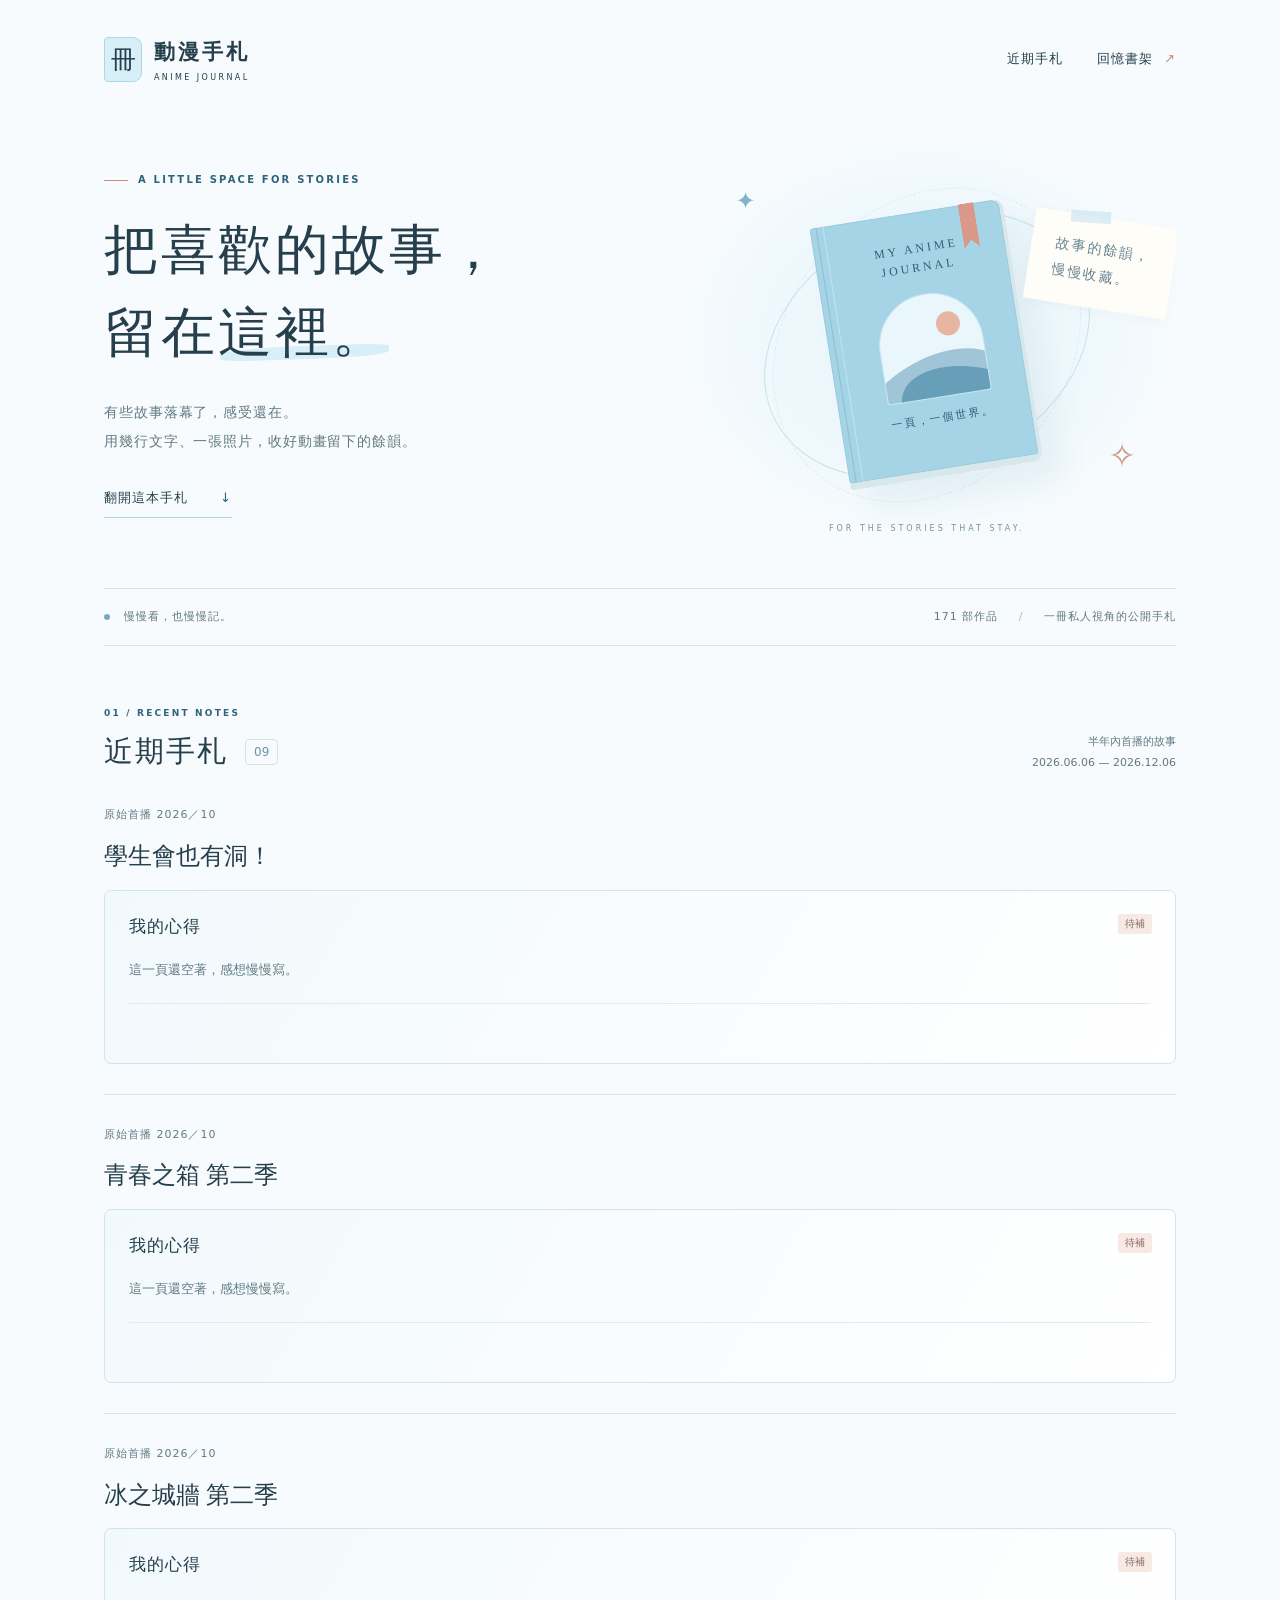
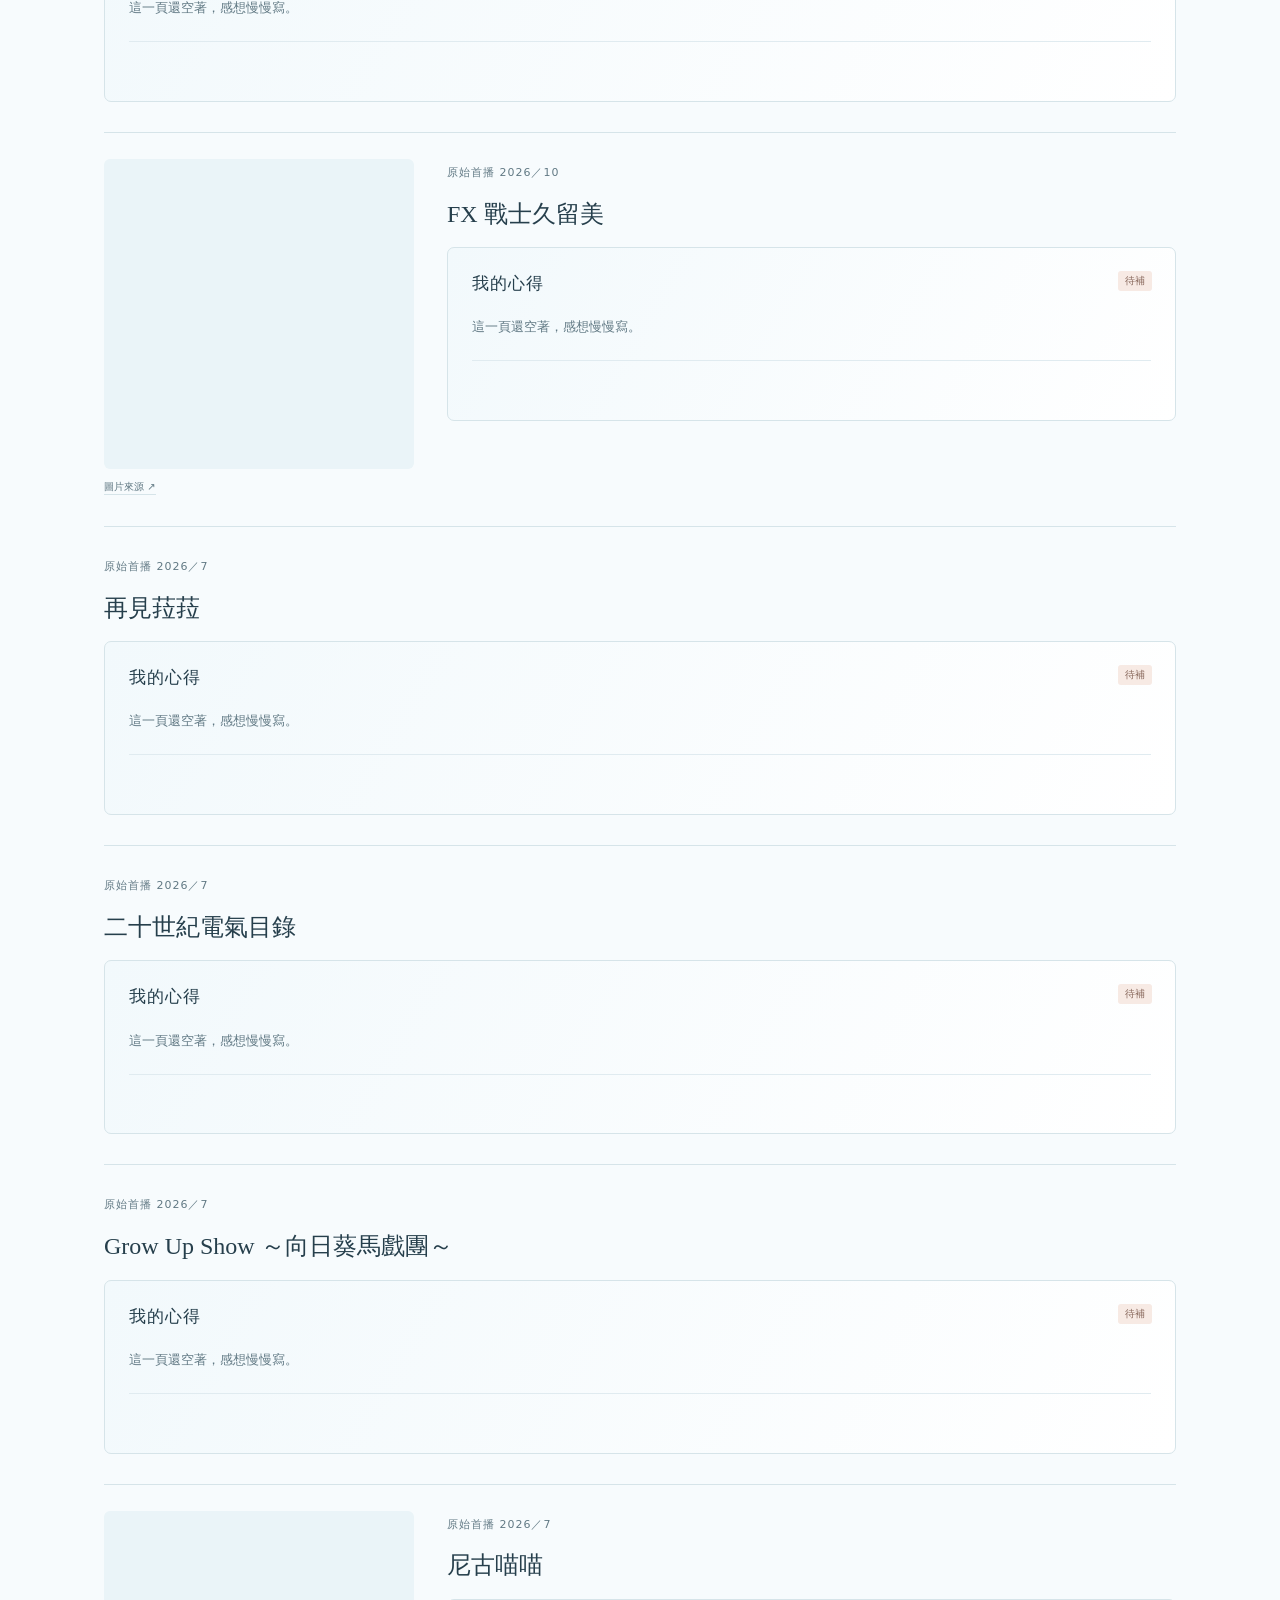
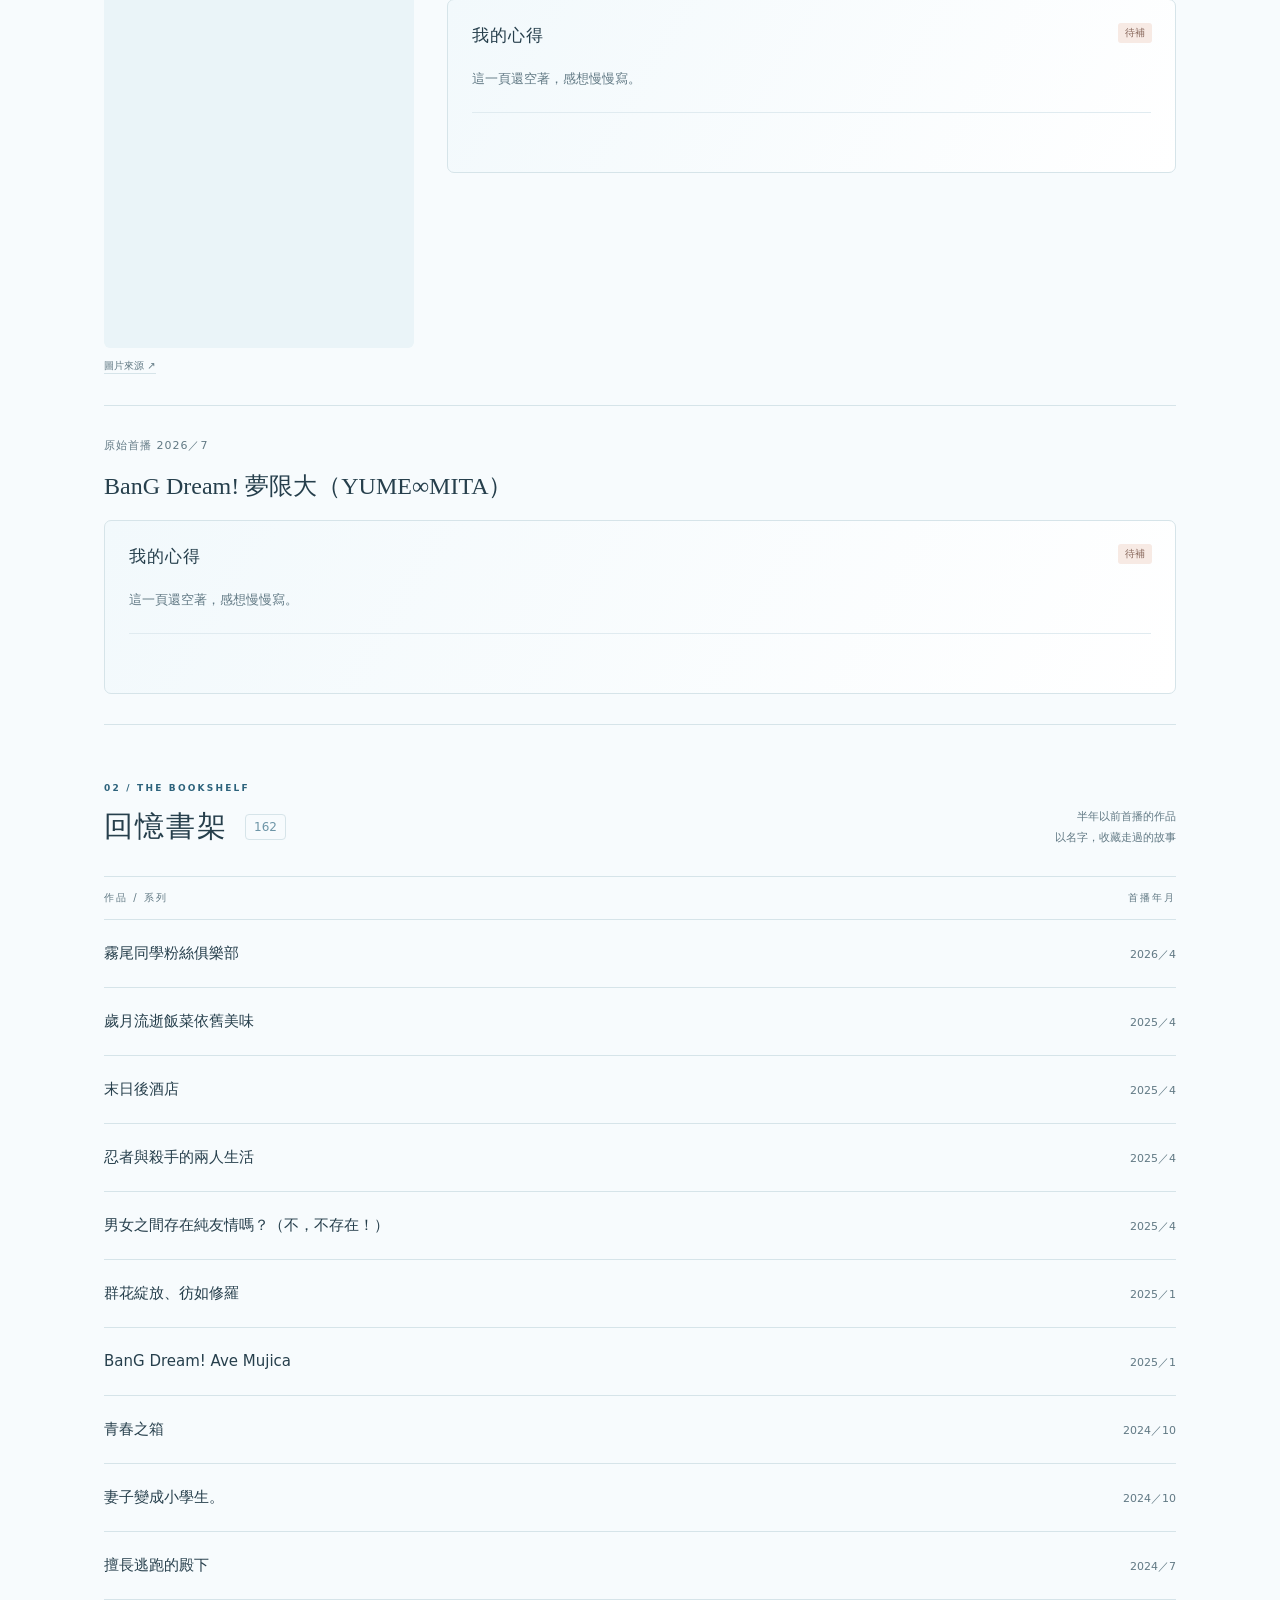
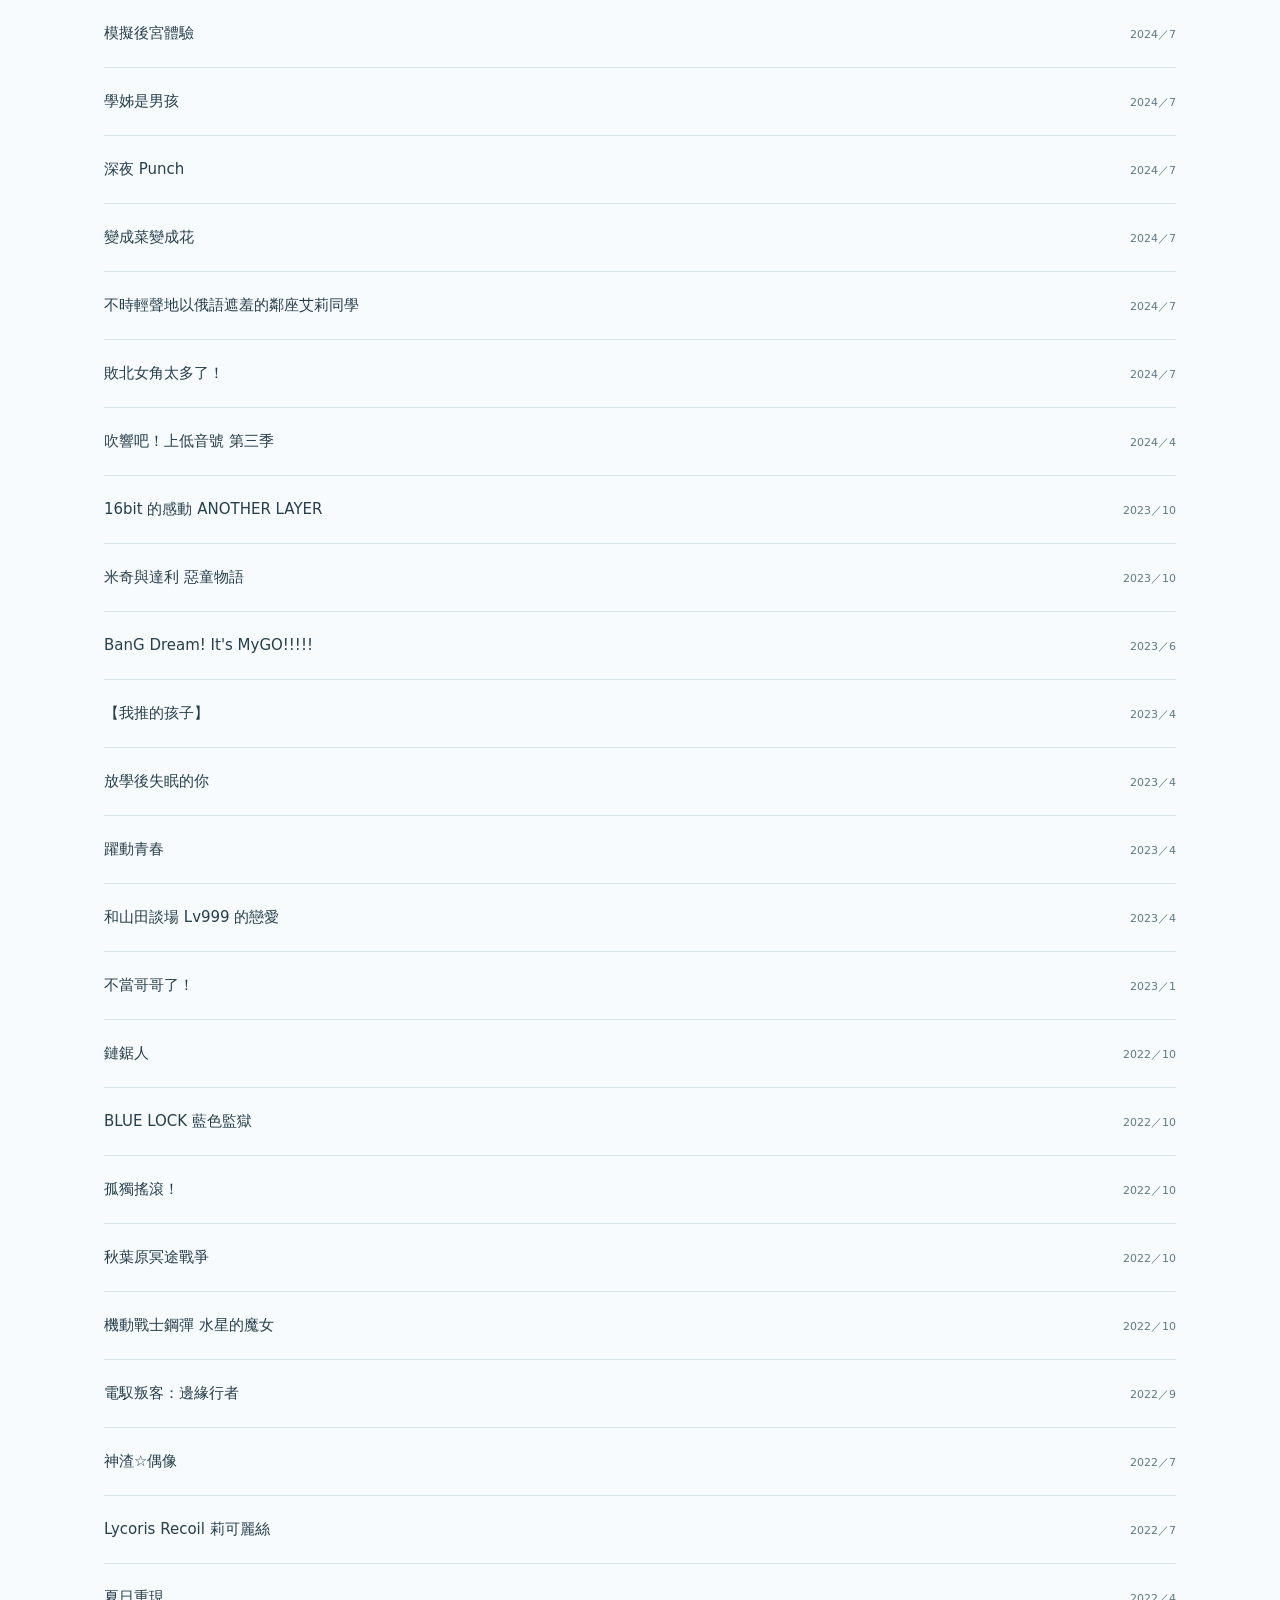
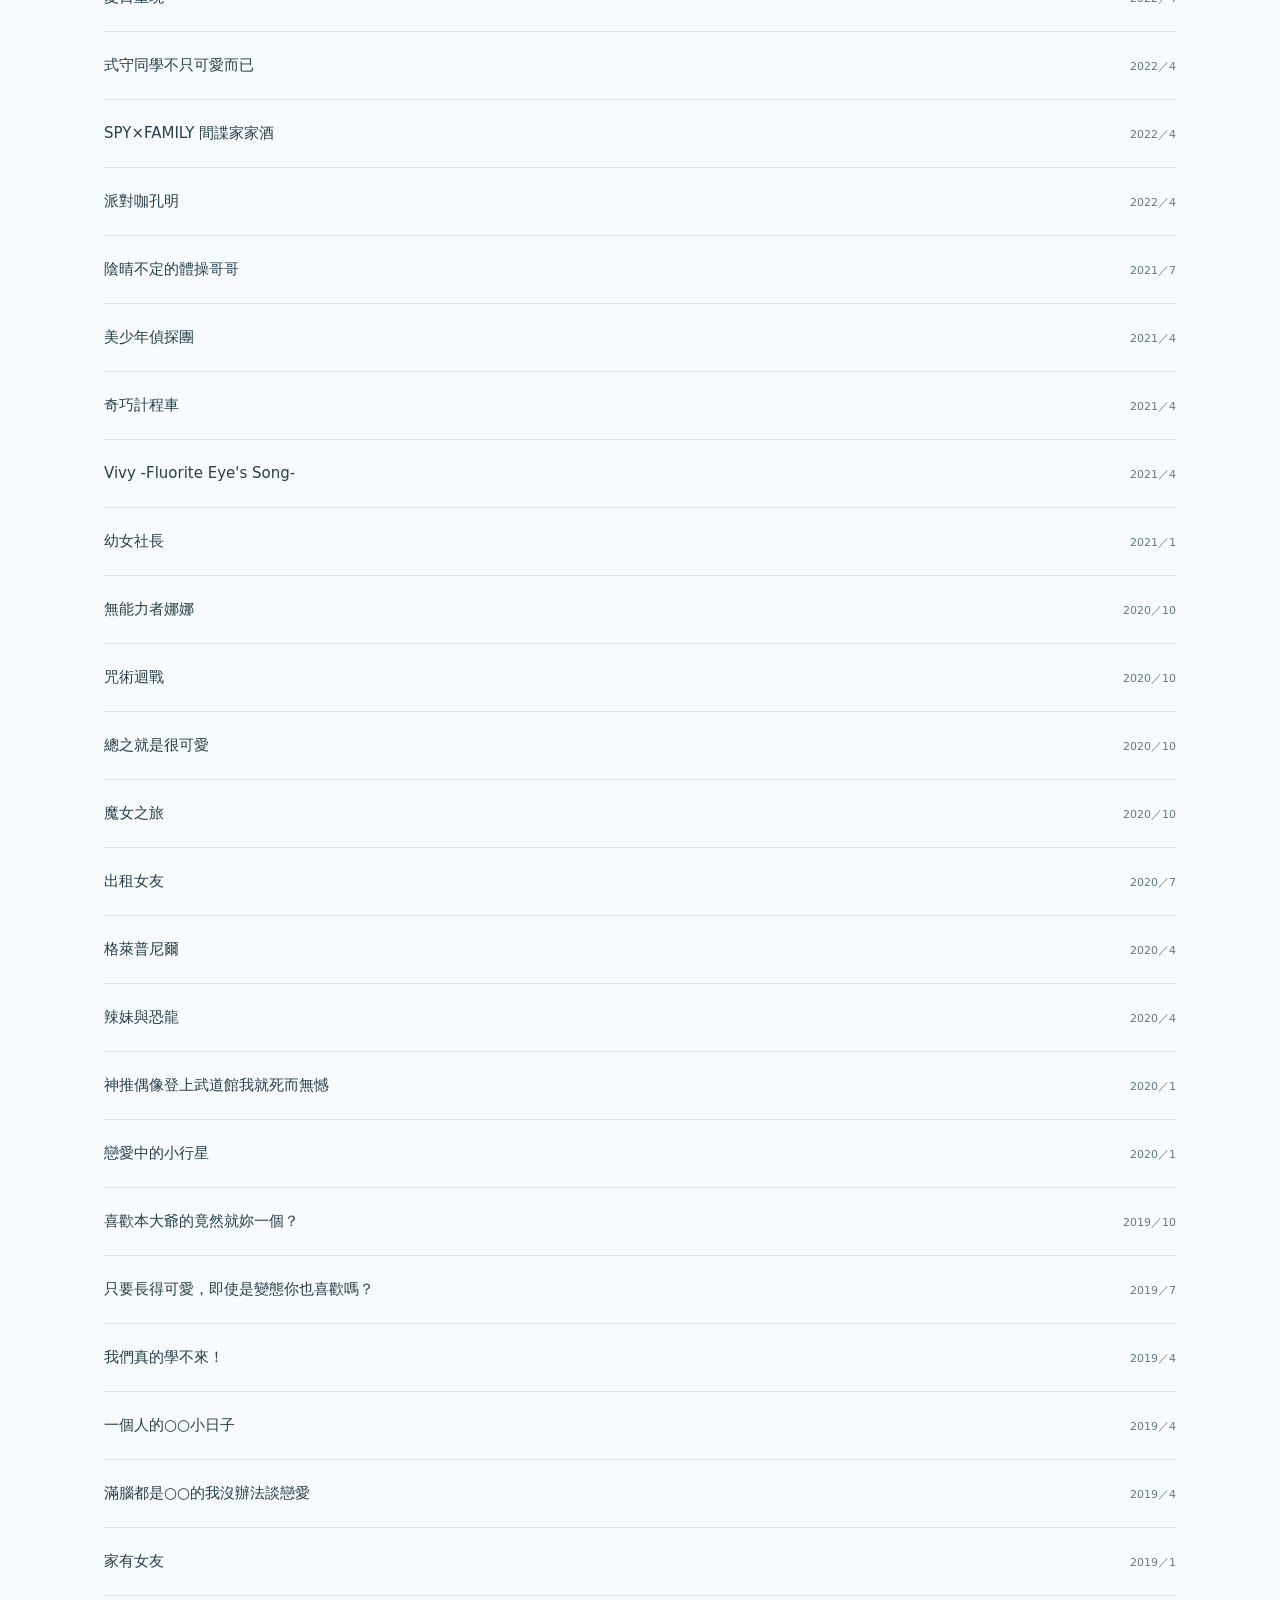
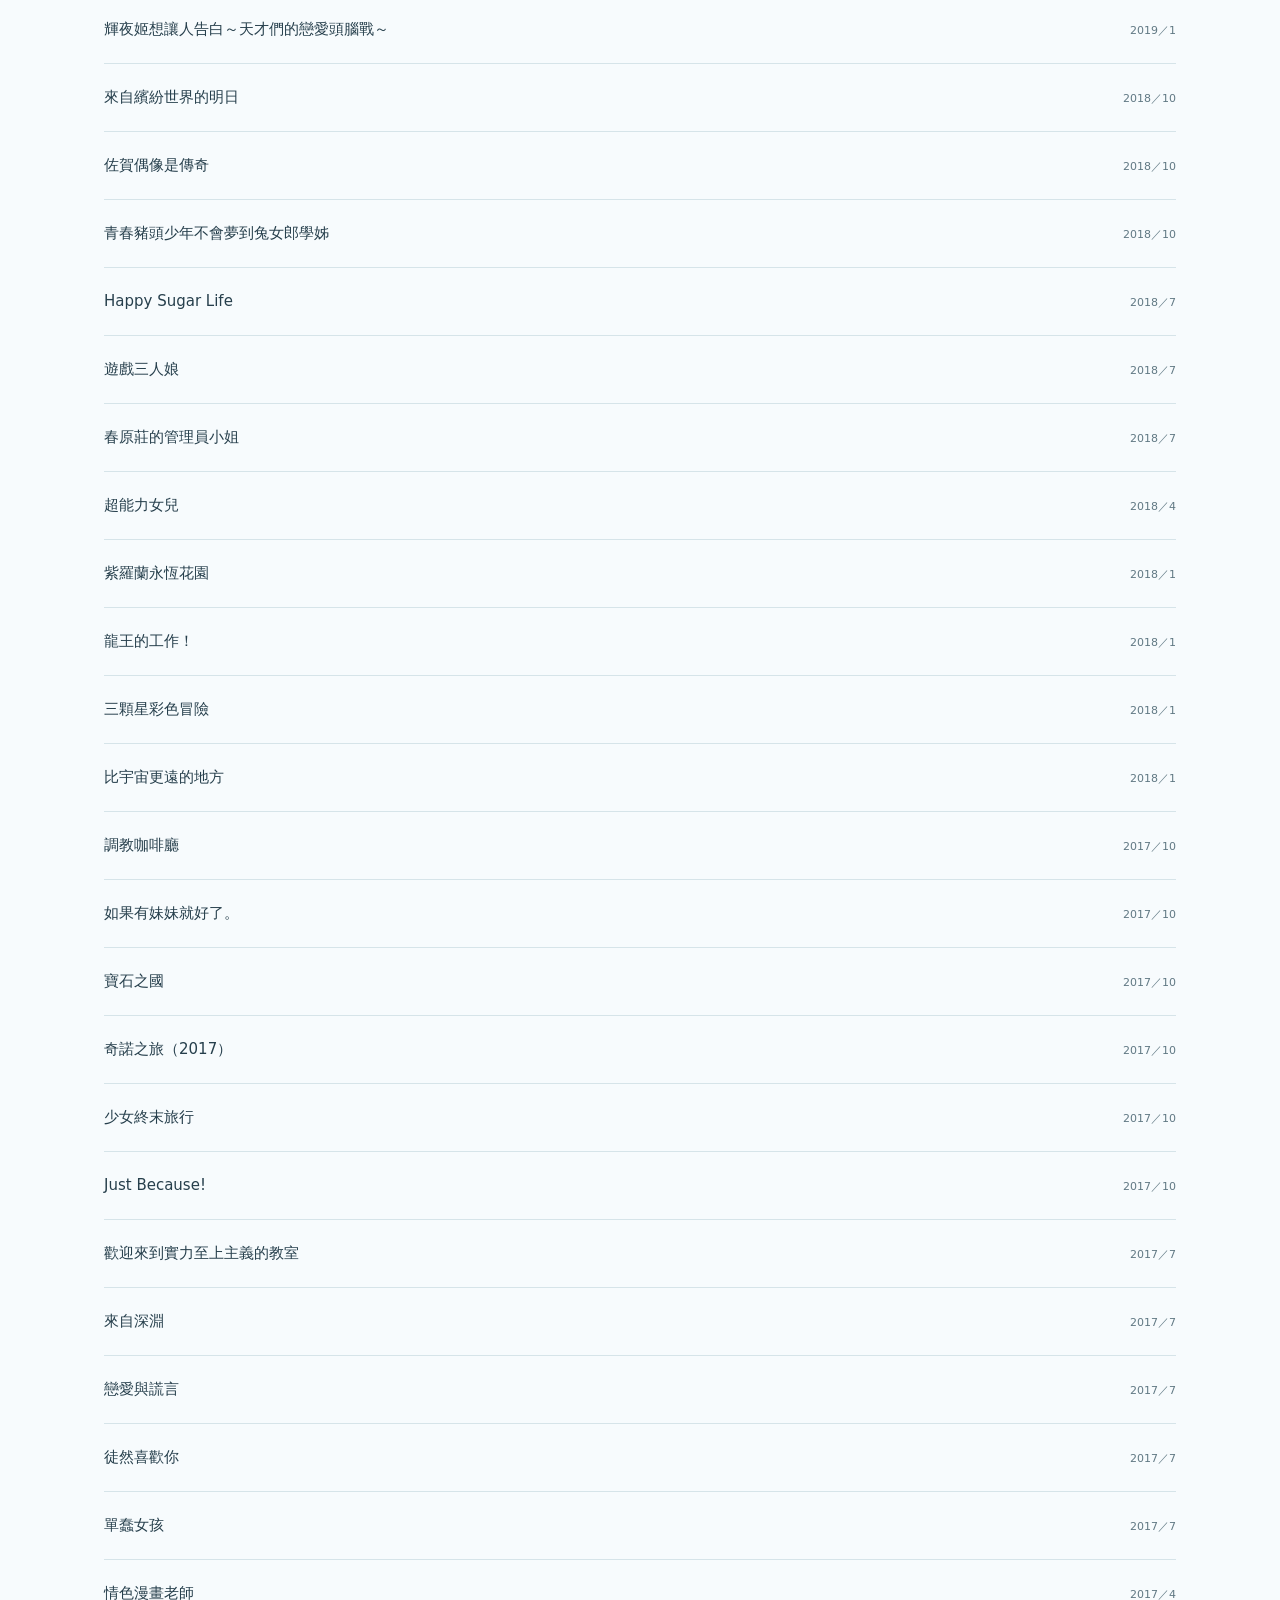
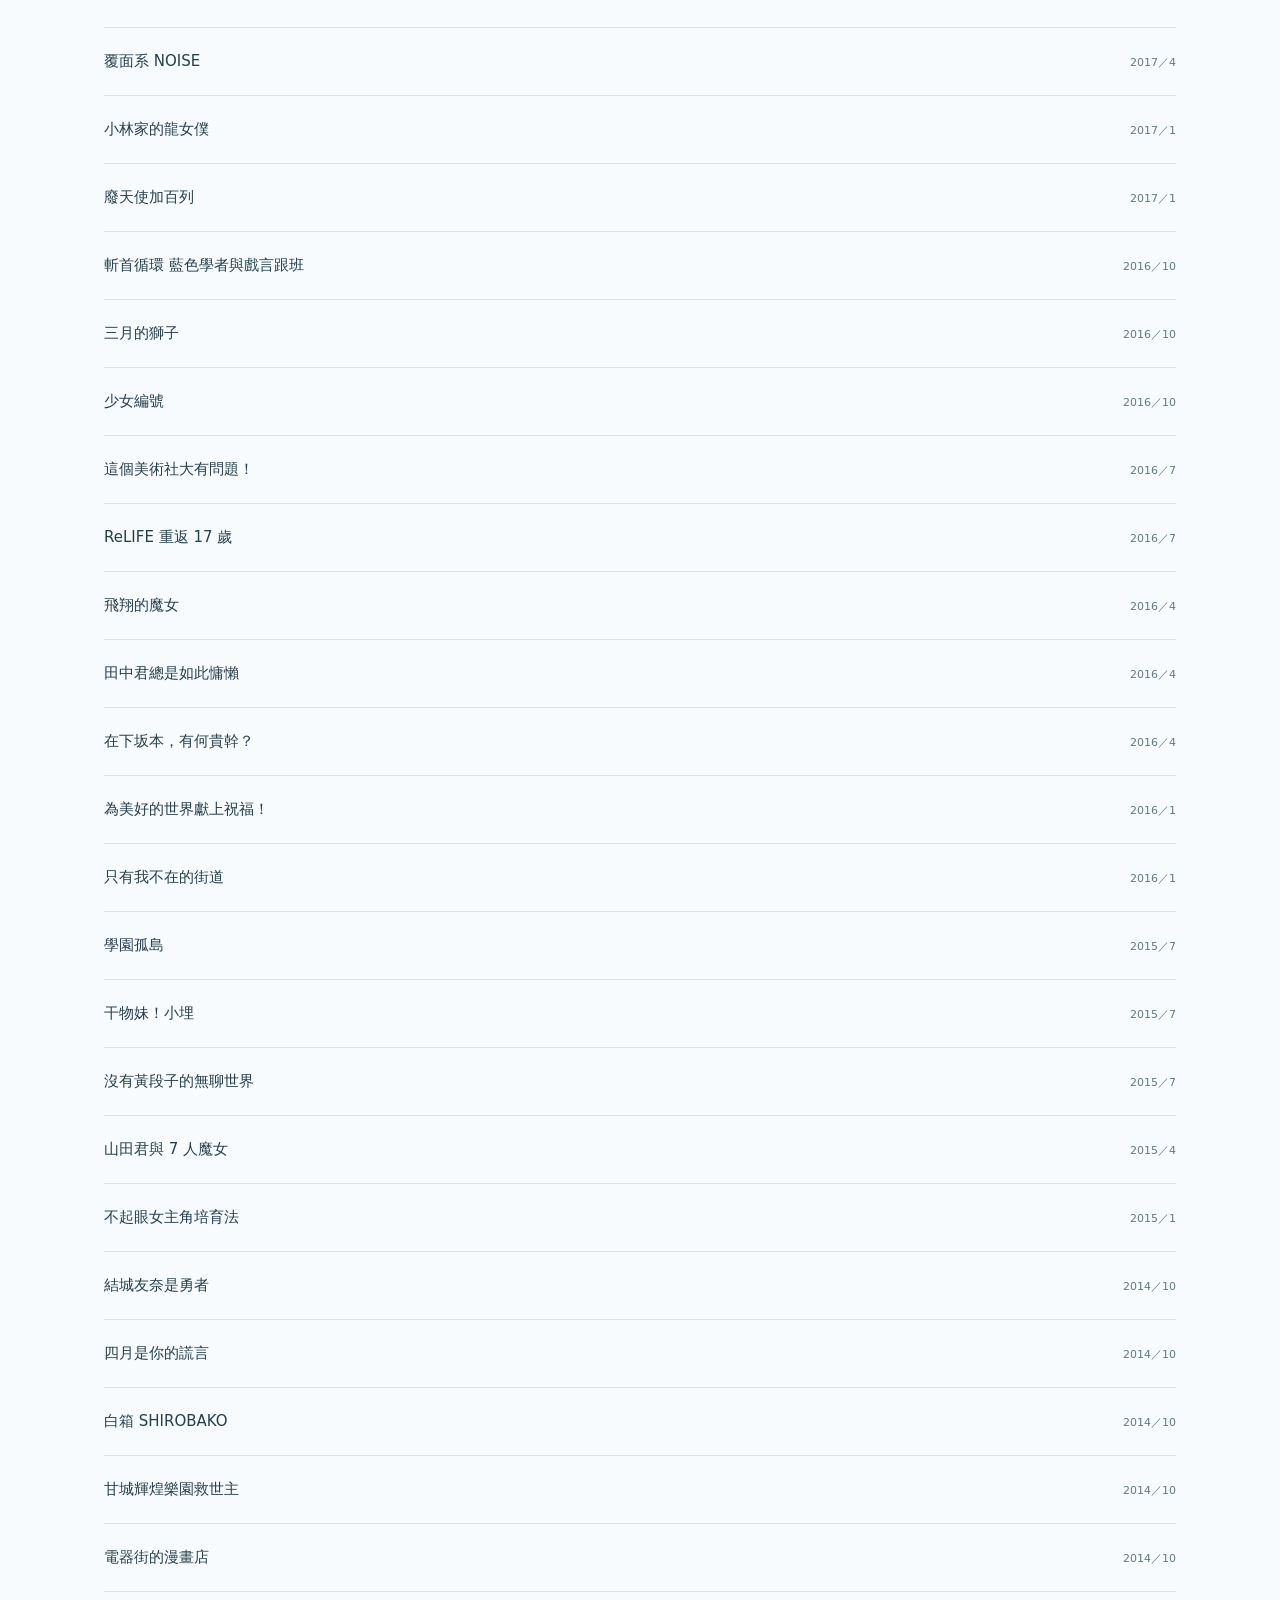
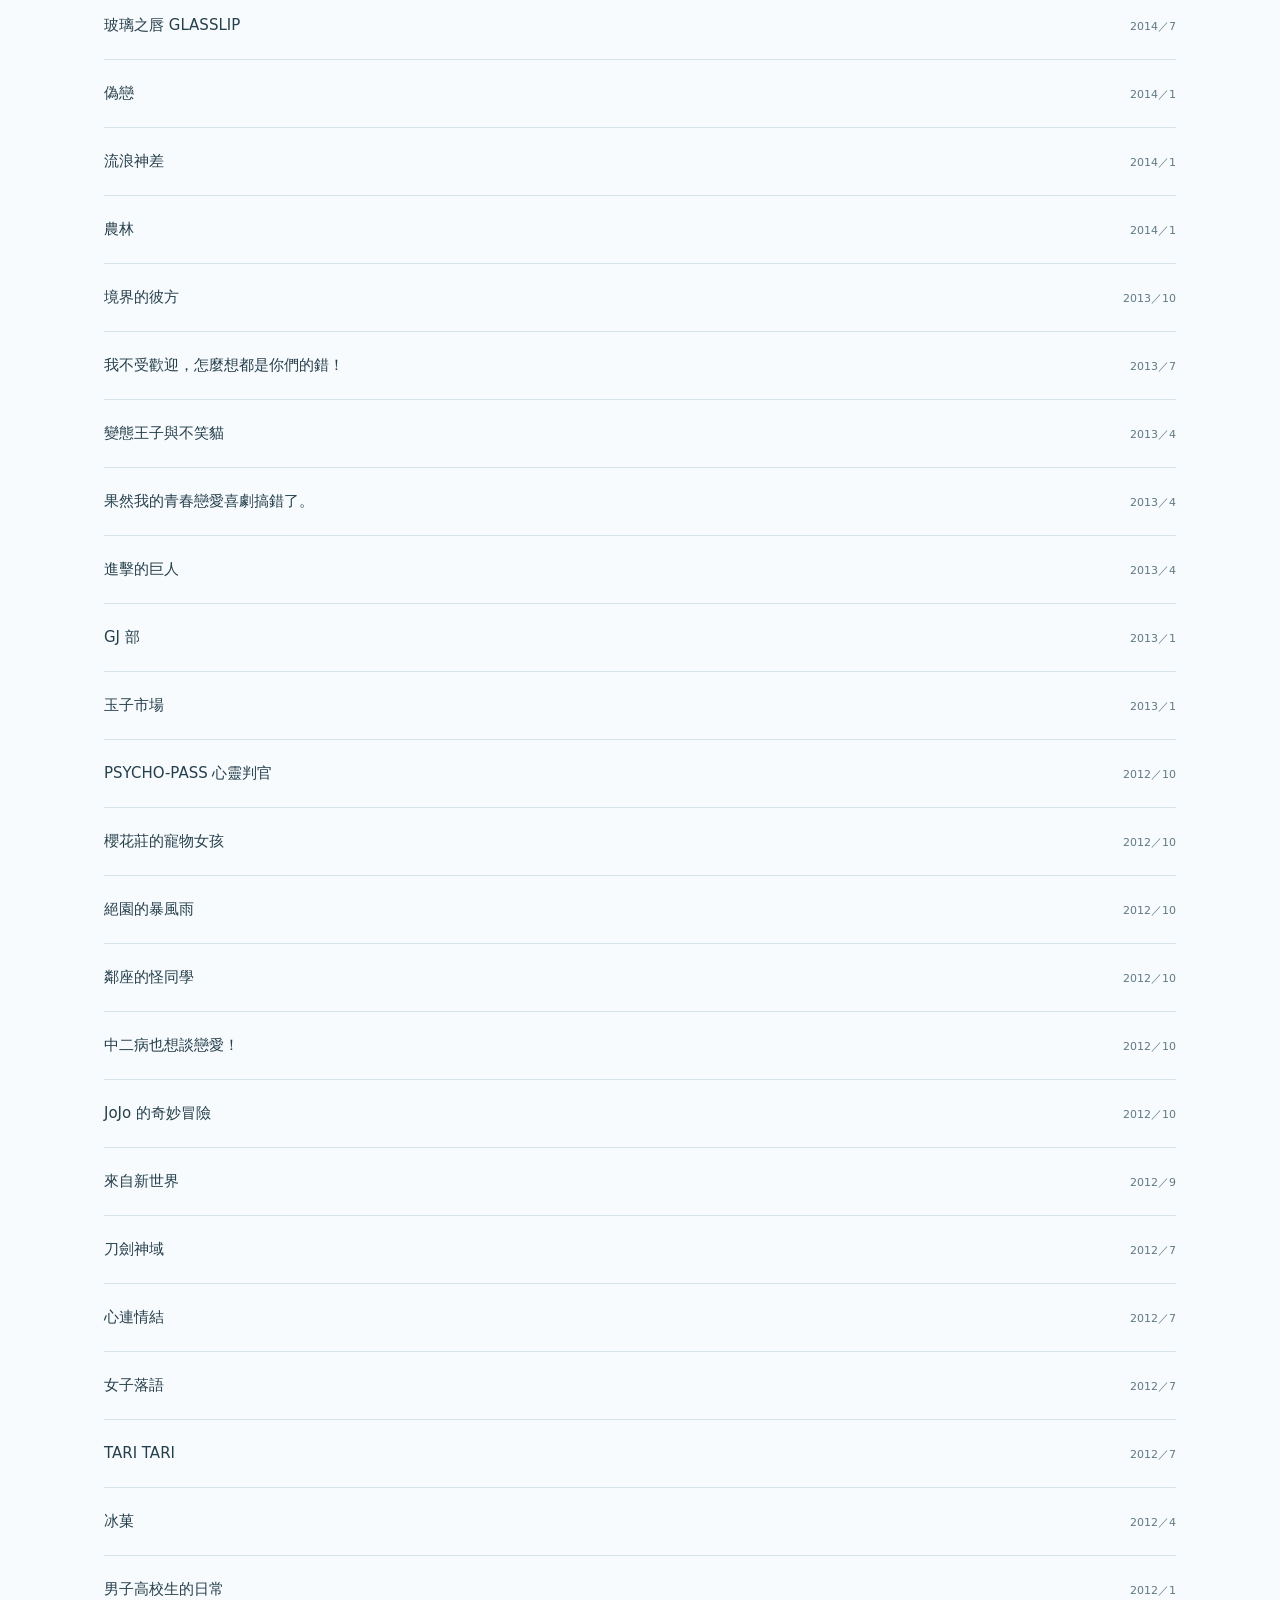
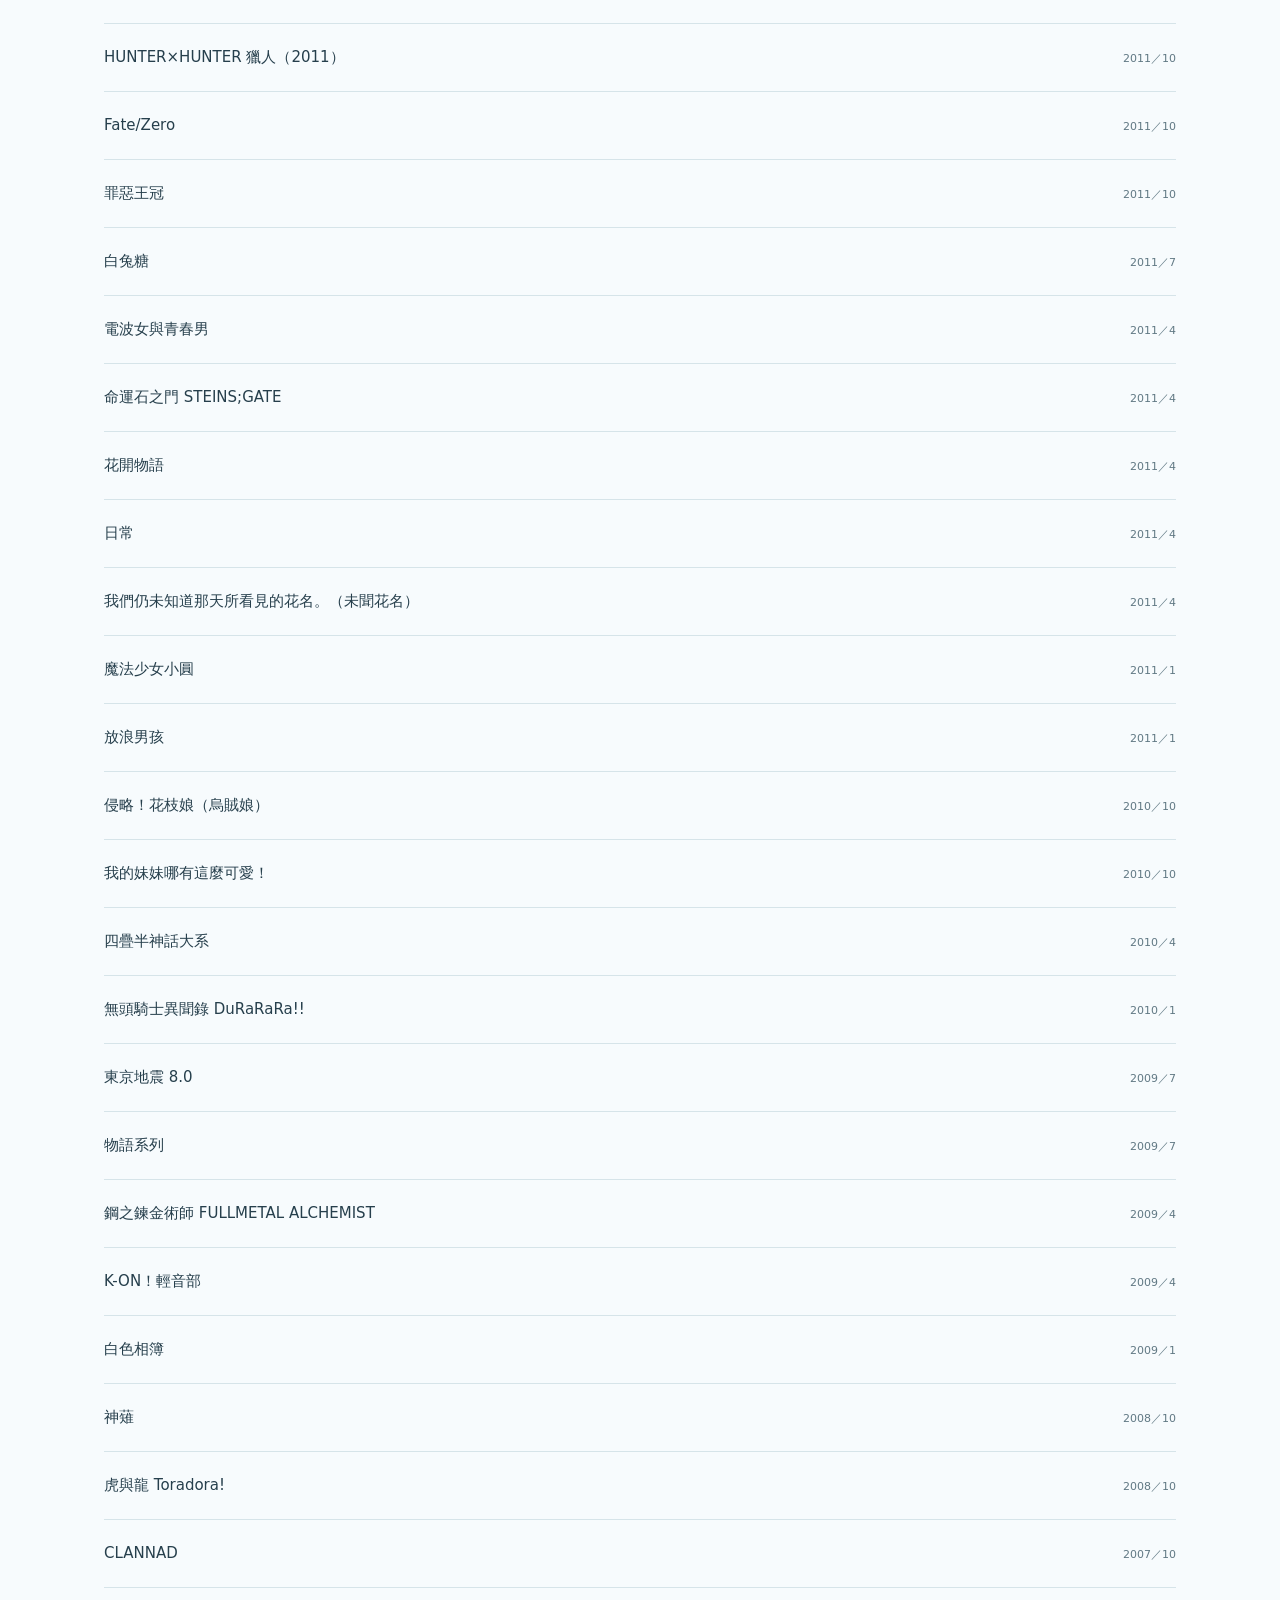
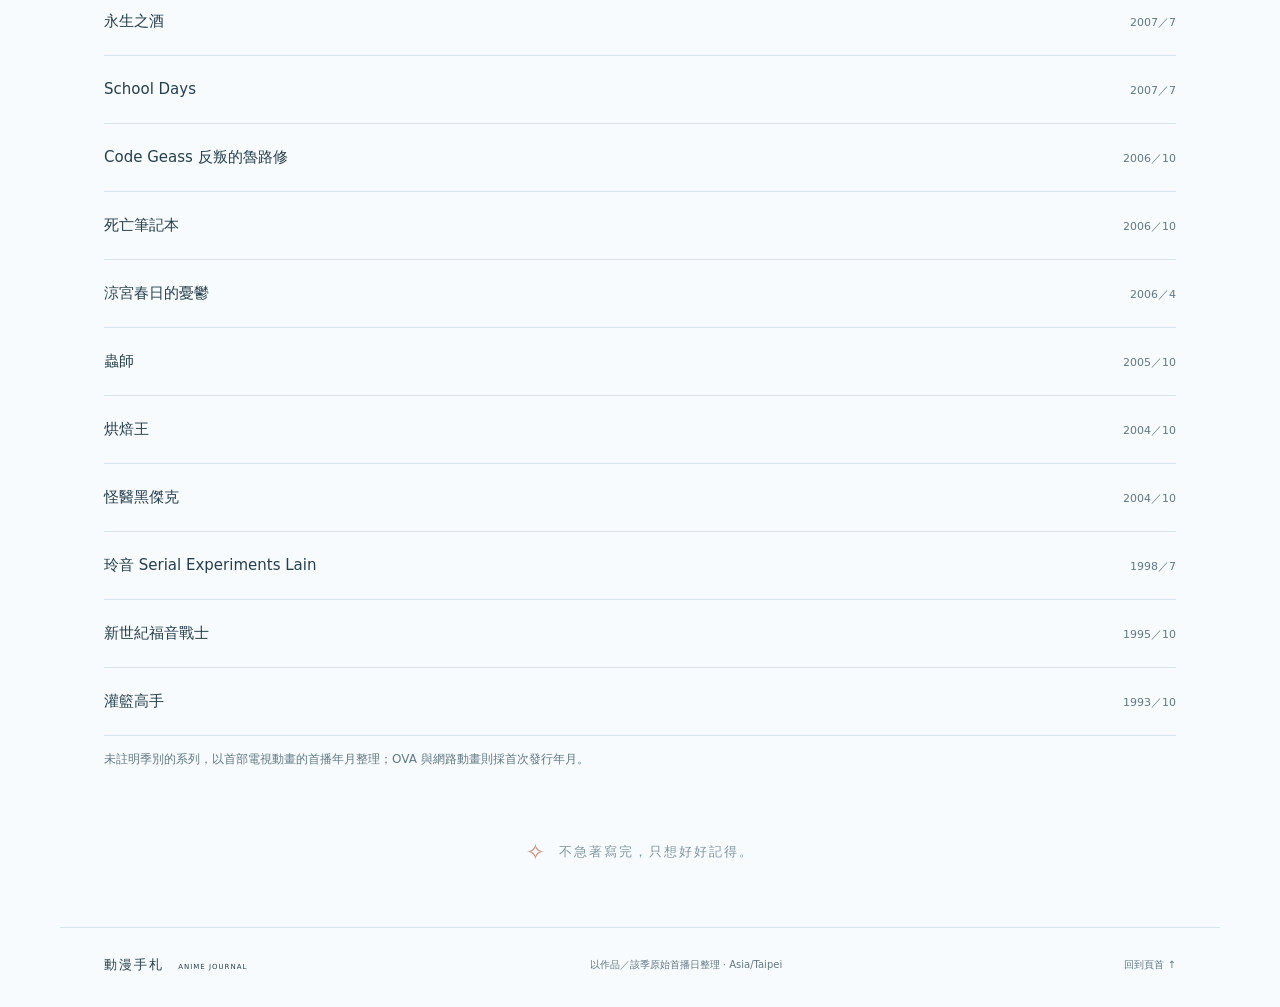
==== commit 677fae52: "Add nine anime seasons with verified premiere dates" ====
--- a/site/index.html
+++ b/site/index.html
@@ -10,7 +10,7 @@
   <title>動漫手札｜把喜歡的故事，留在這裡</title>
   <link rel="icon" href="./favicon.svg?v=8760fb6e76f0" type="image/svg+xml">
   <link rel="stylesheet" href="./style.css?v=1fff06a5567e">
-  <script src="./entries.js?v=509299914dab" defer></script>
+  <script src="./entries.js?v=55c9936bd79b" defer></script>
   <script src="./app.js?v=db36dcaf7041" defer></script>
 </head>
 <body>
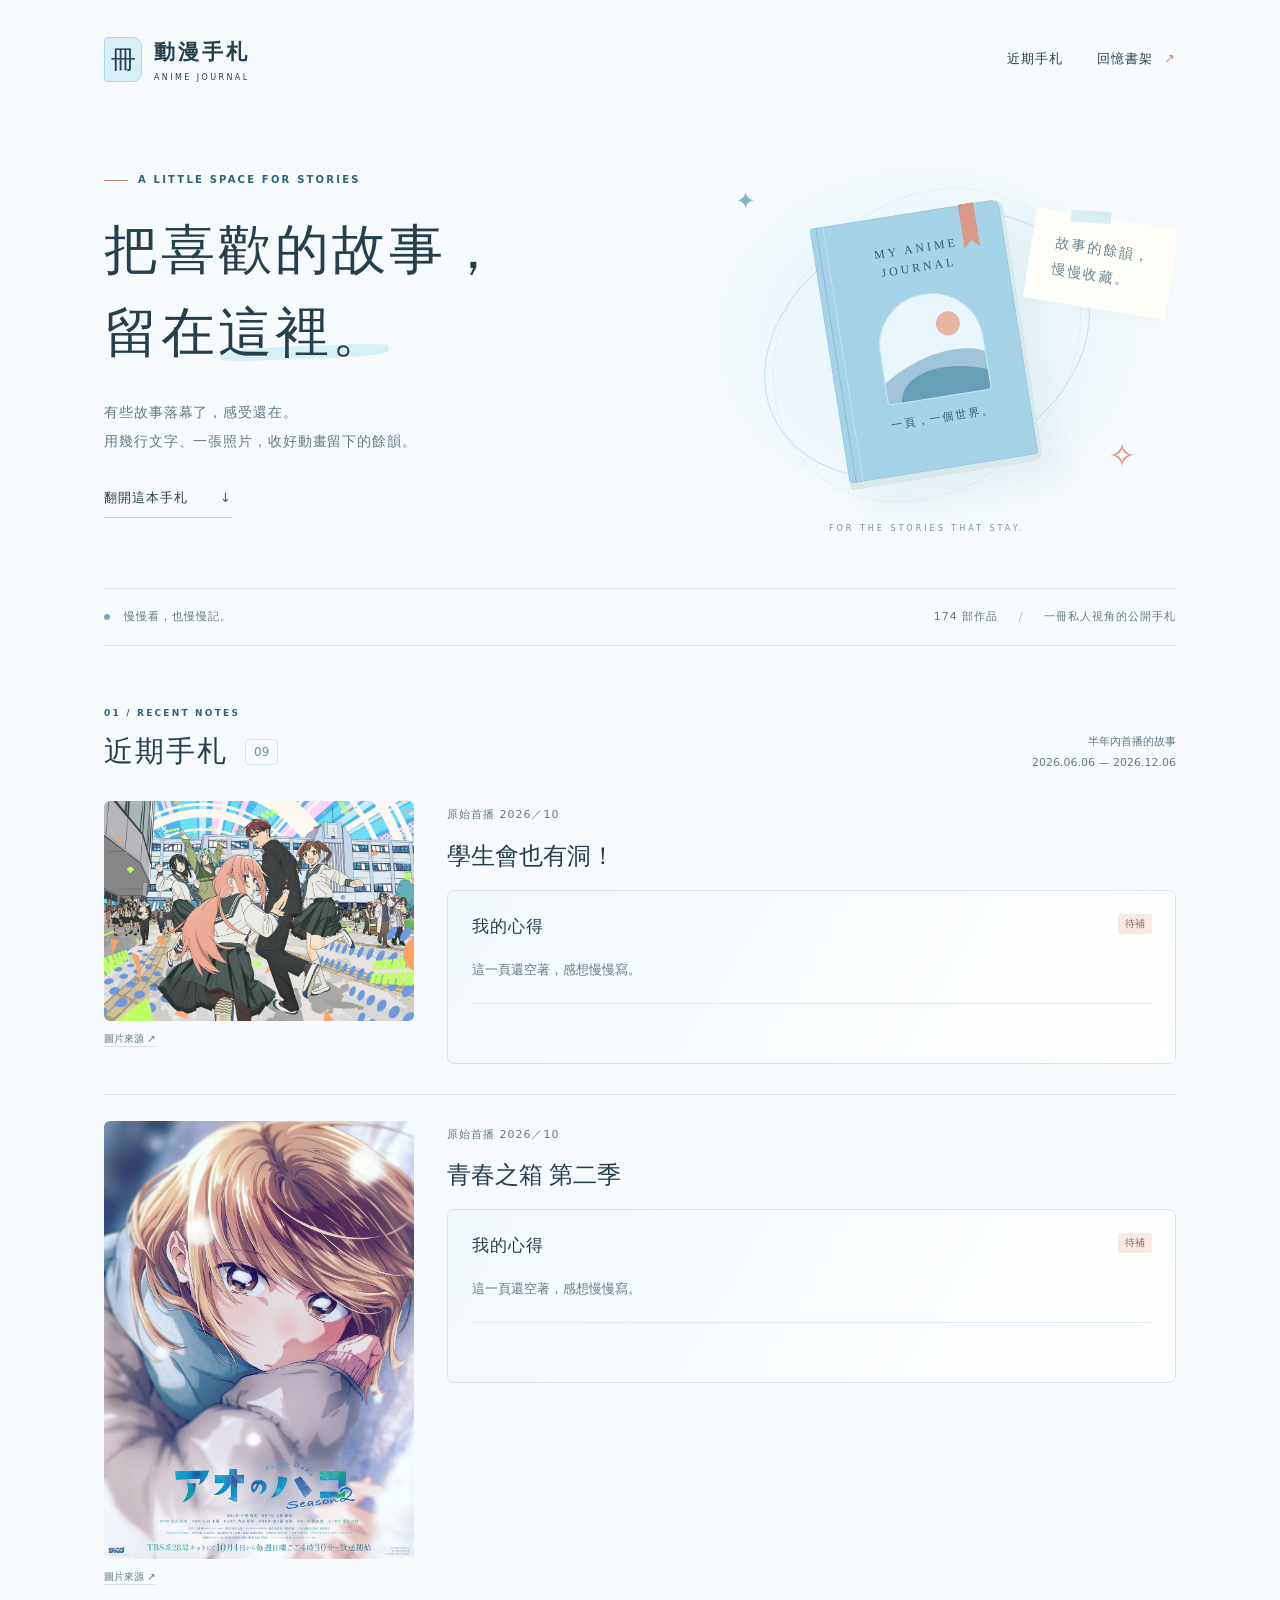
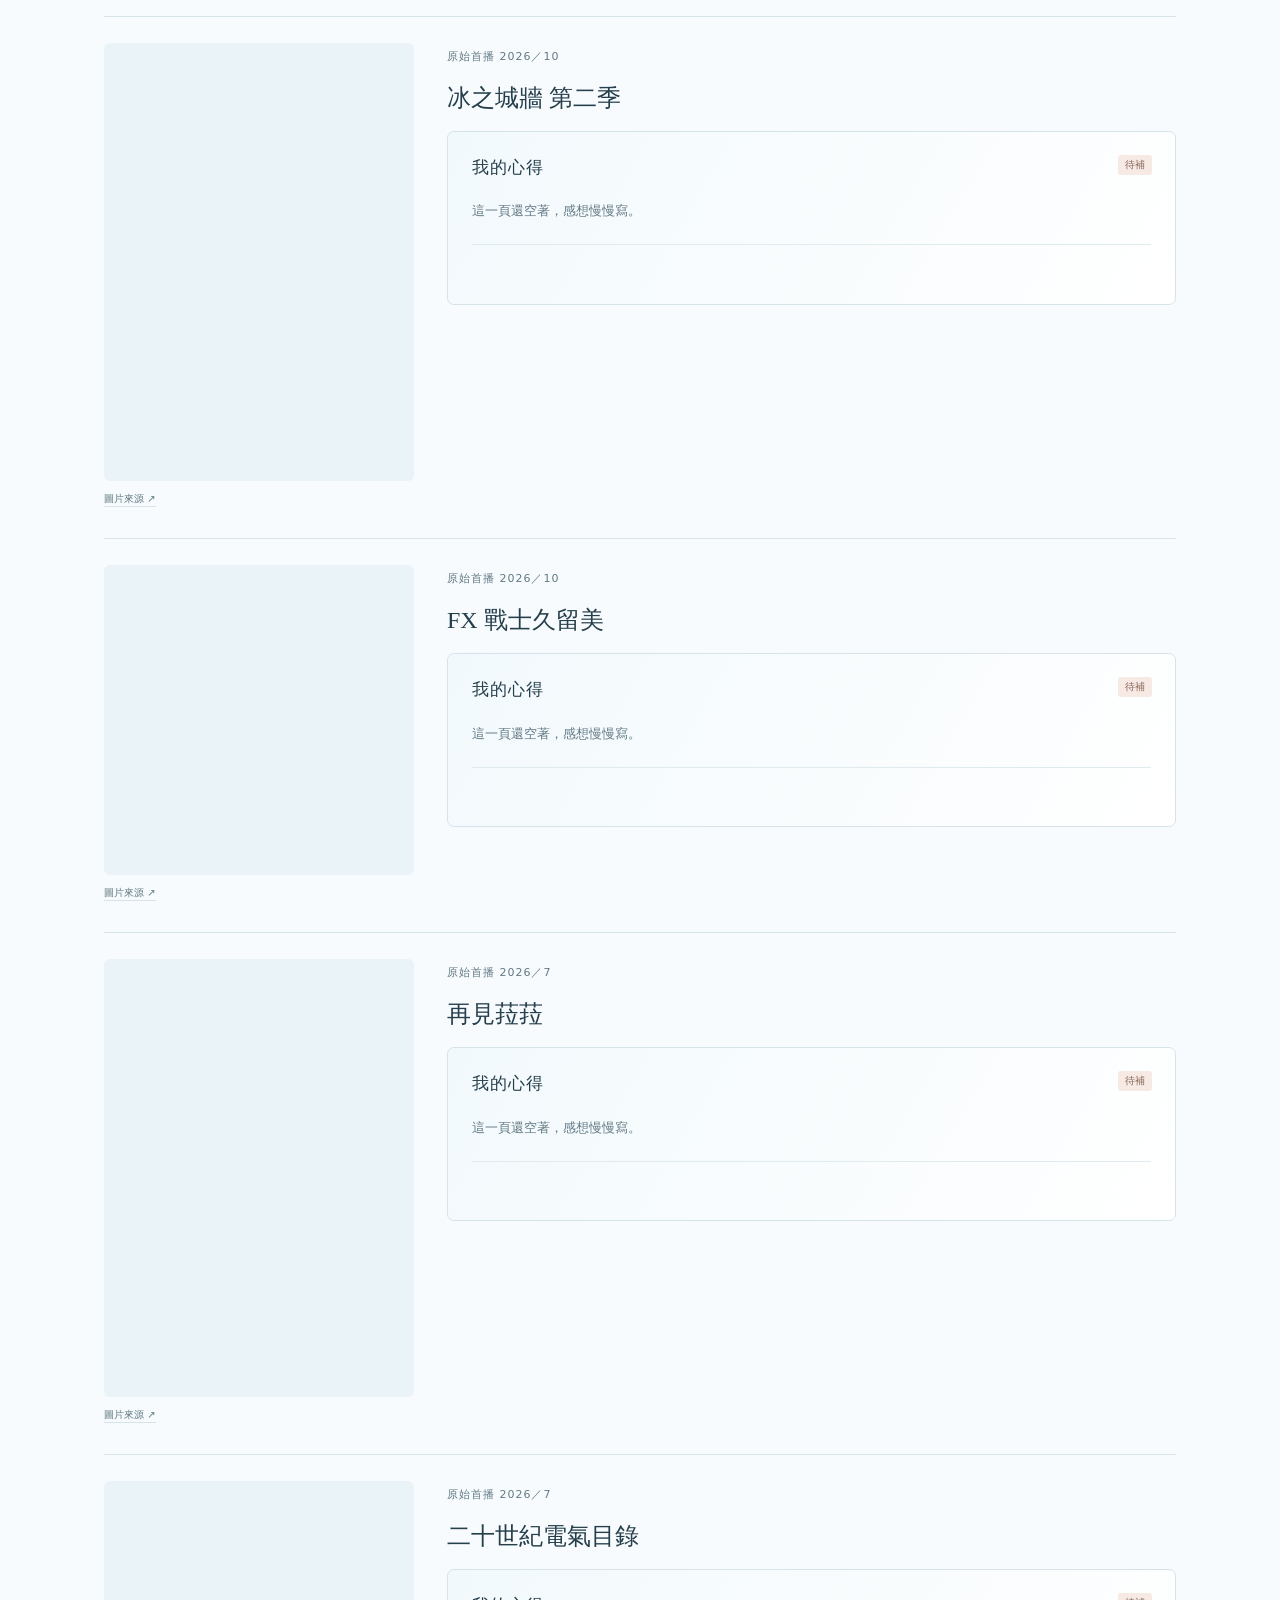
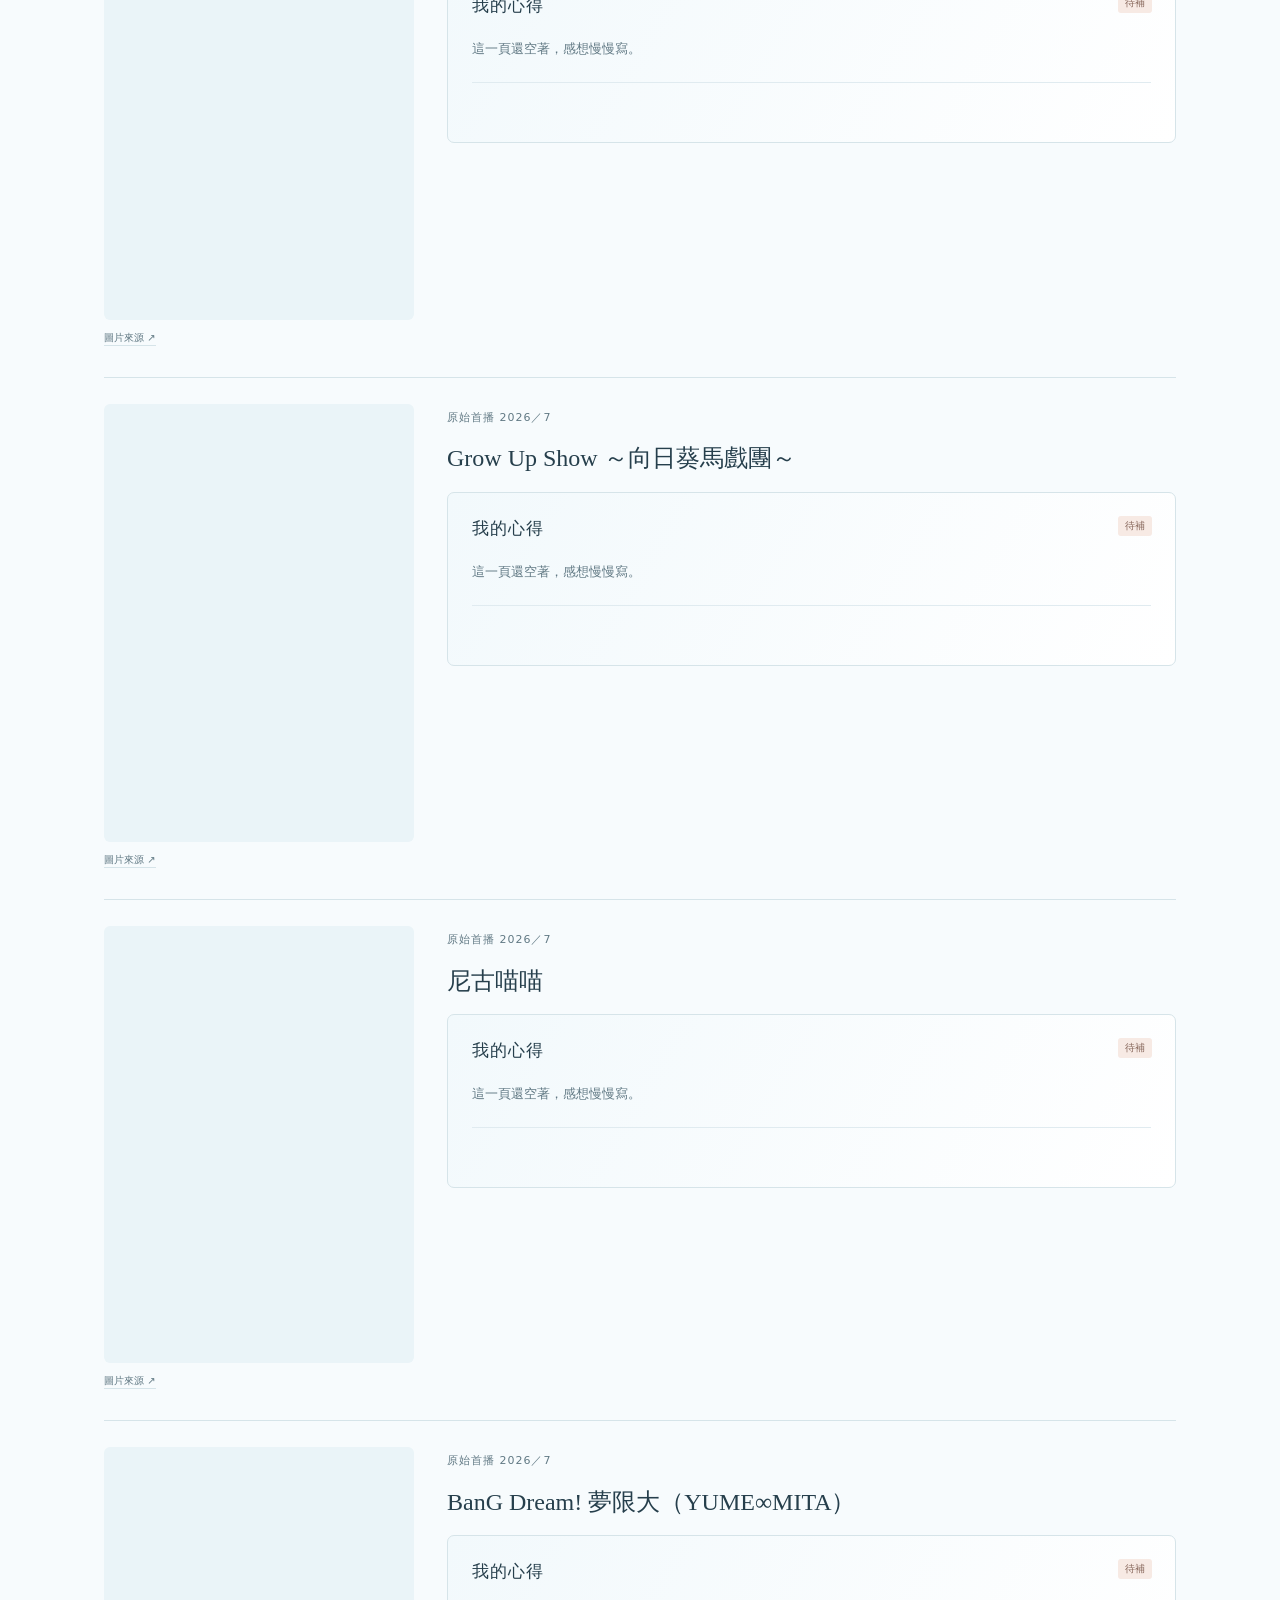
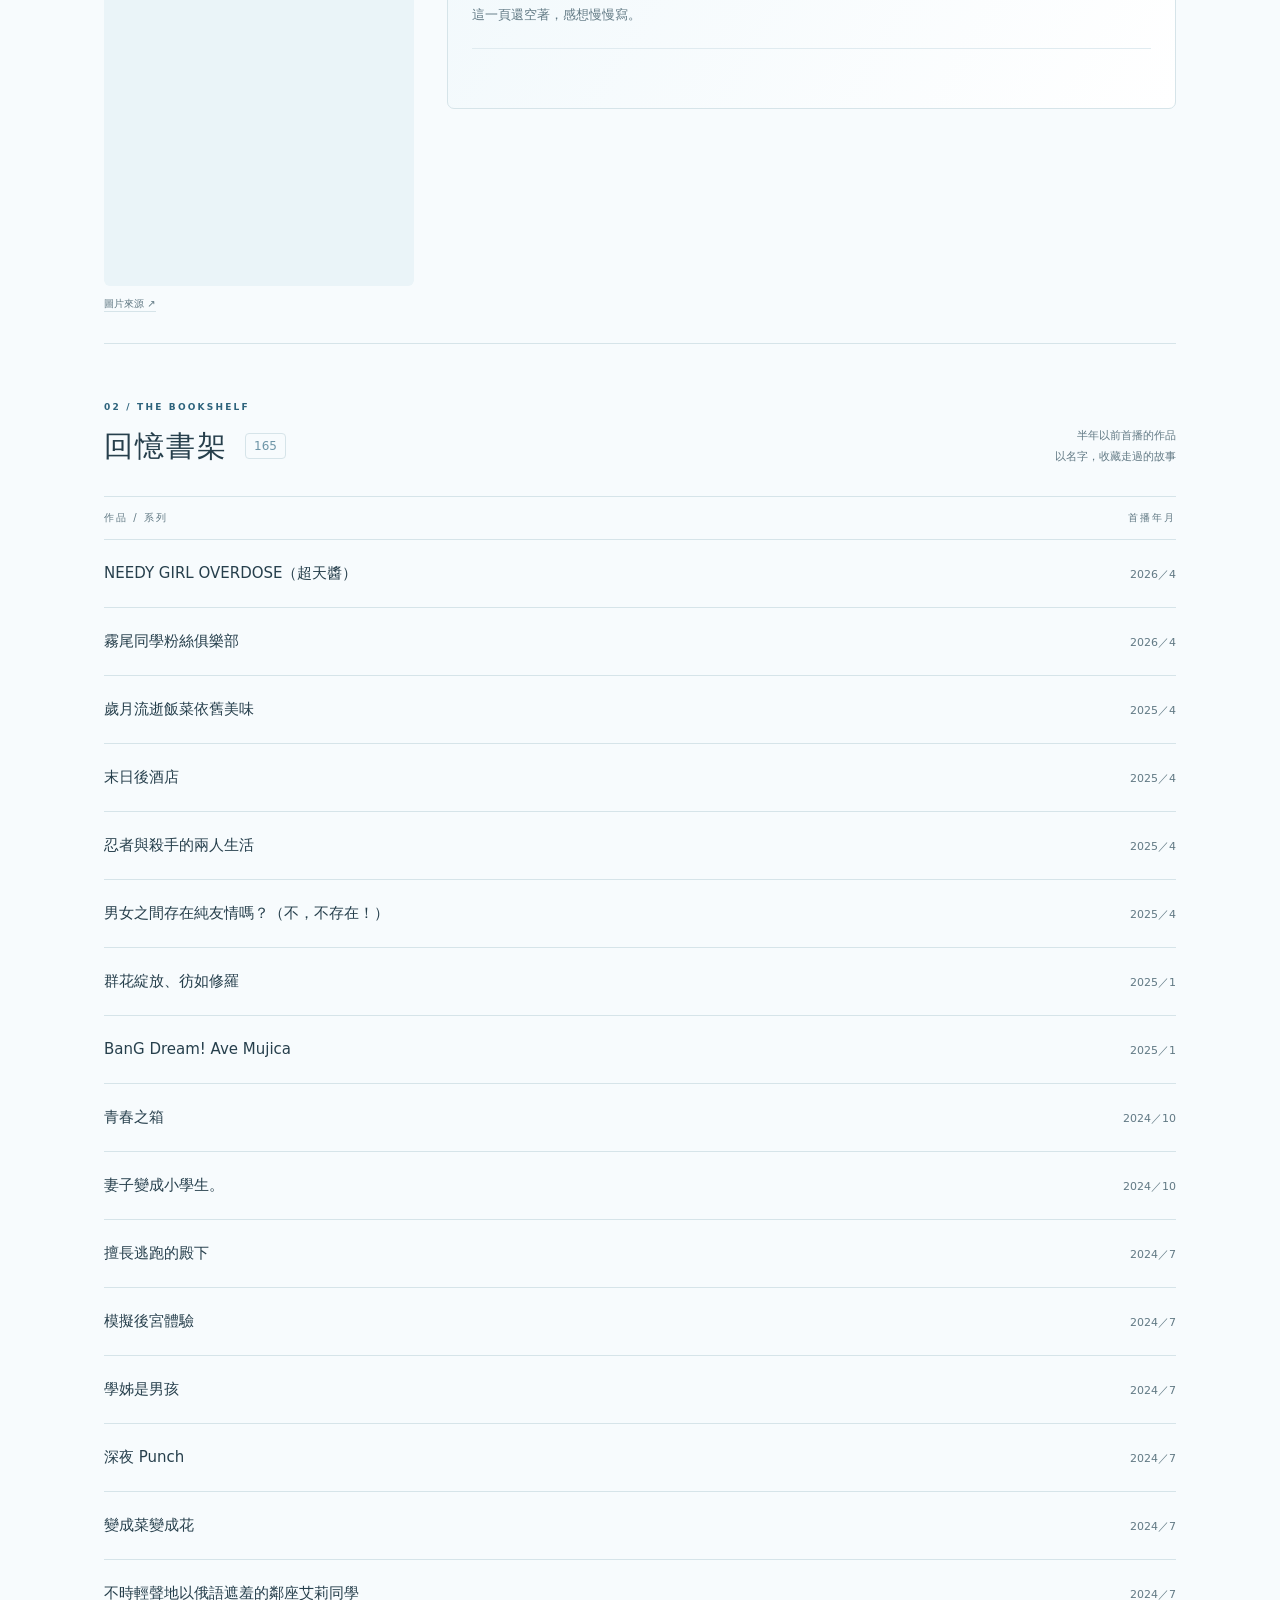
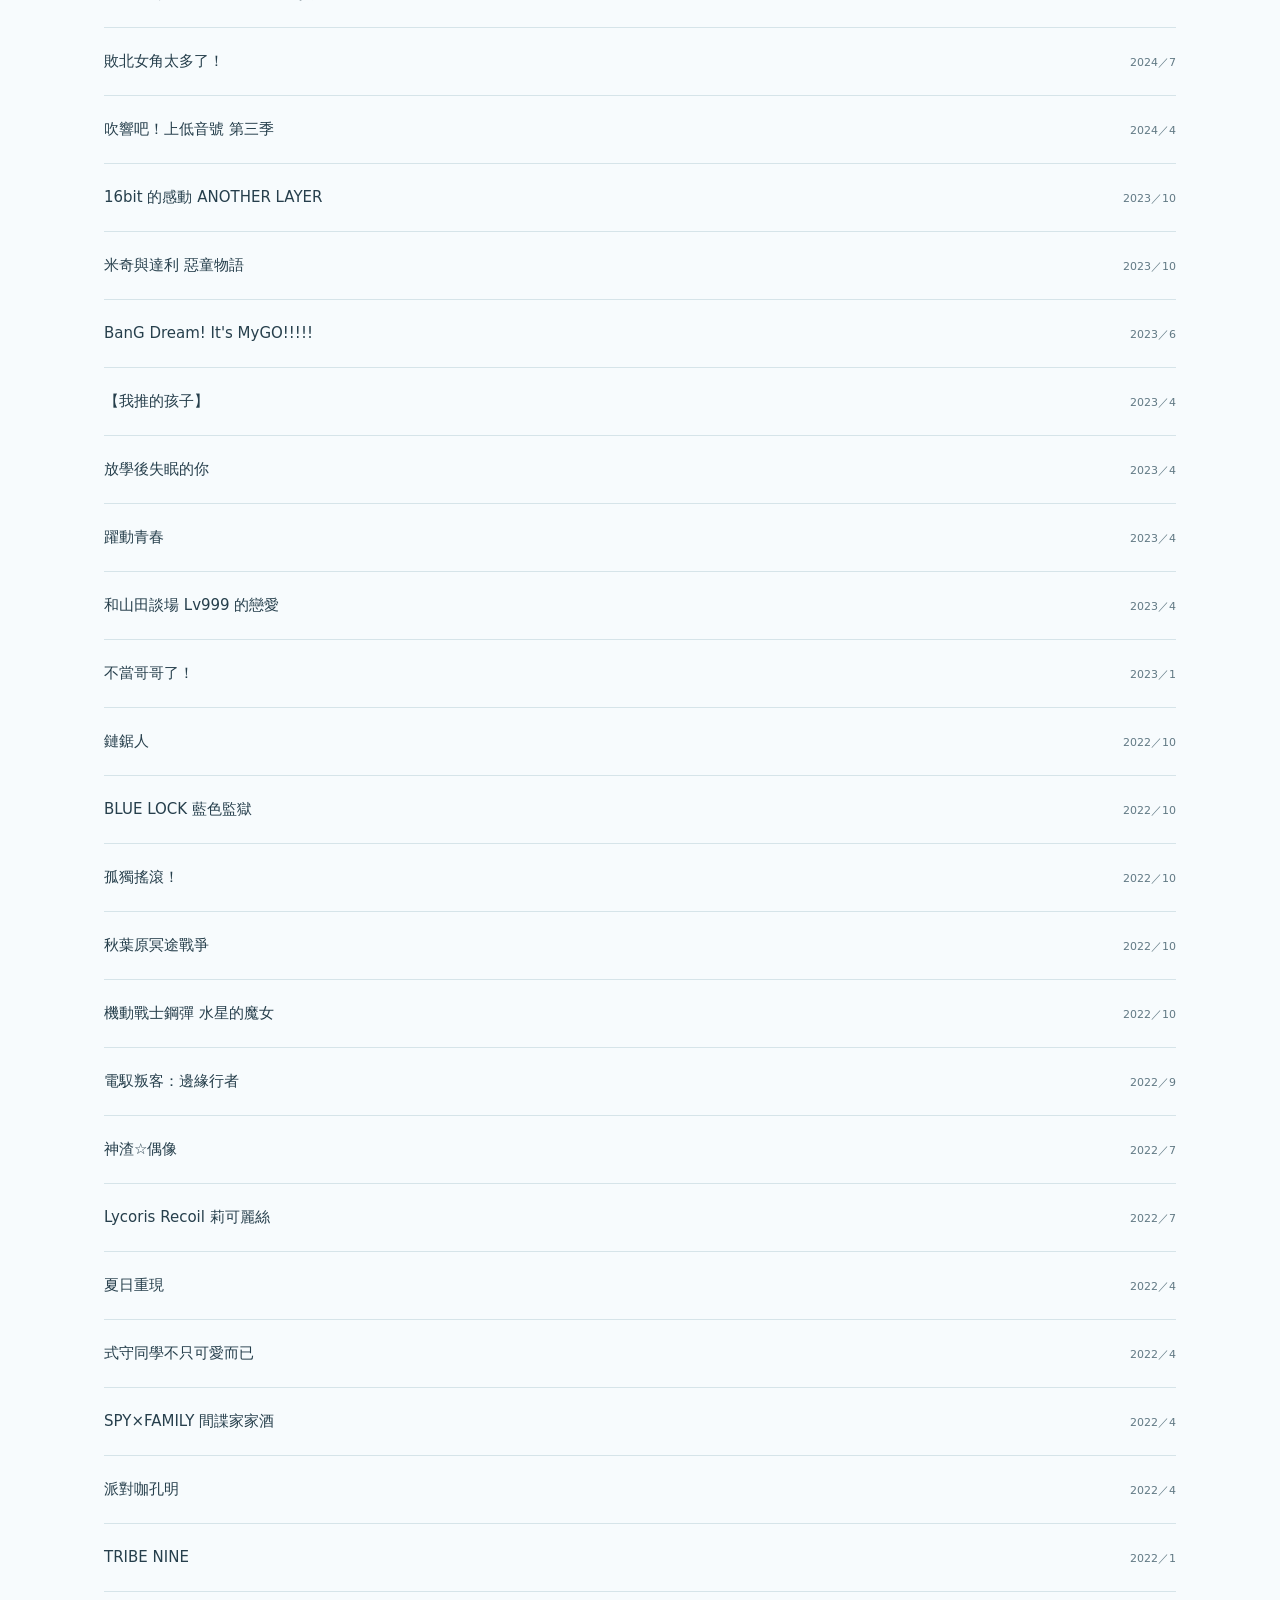
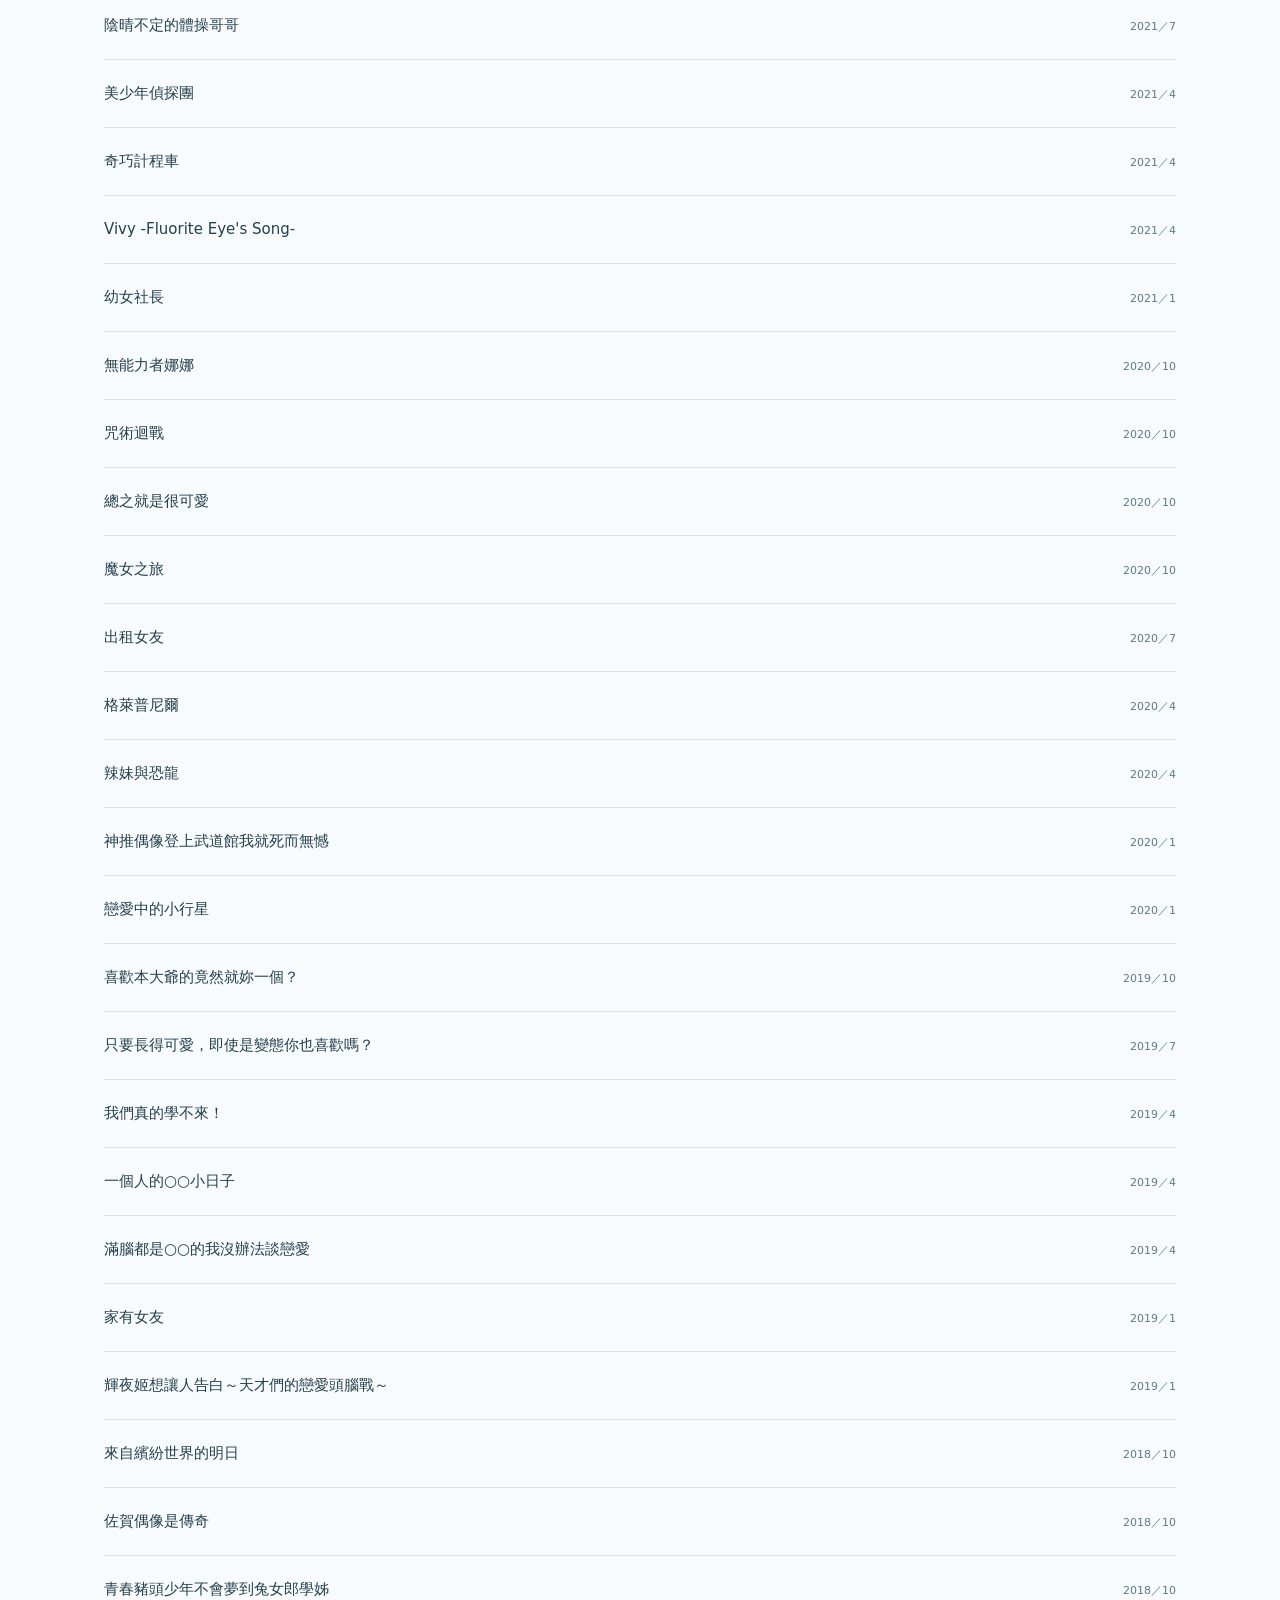
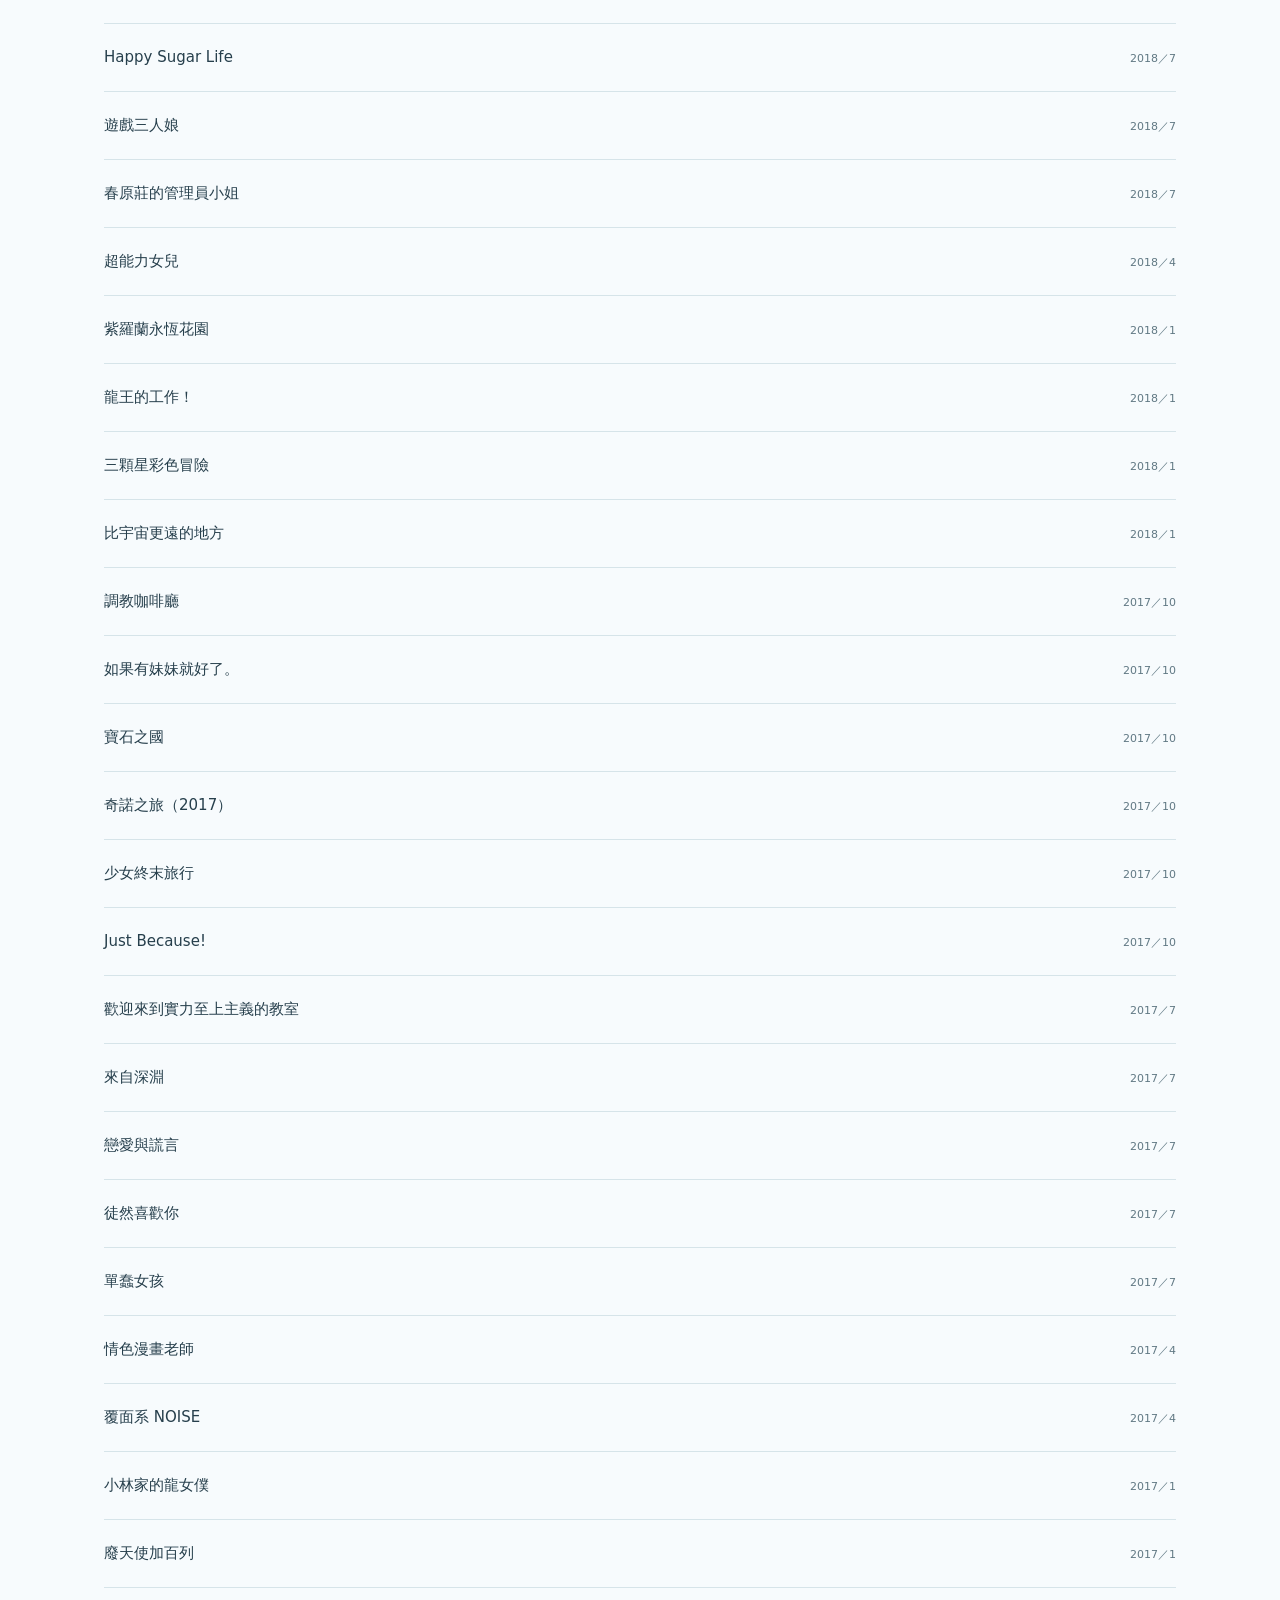
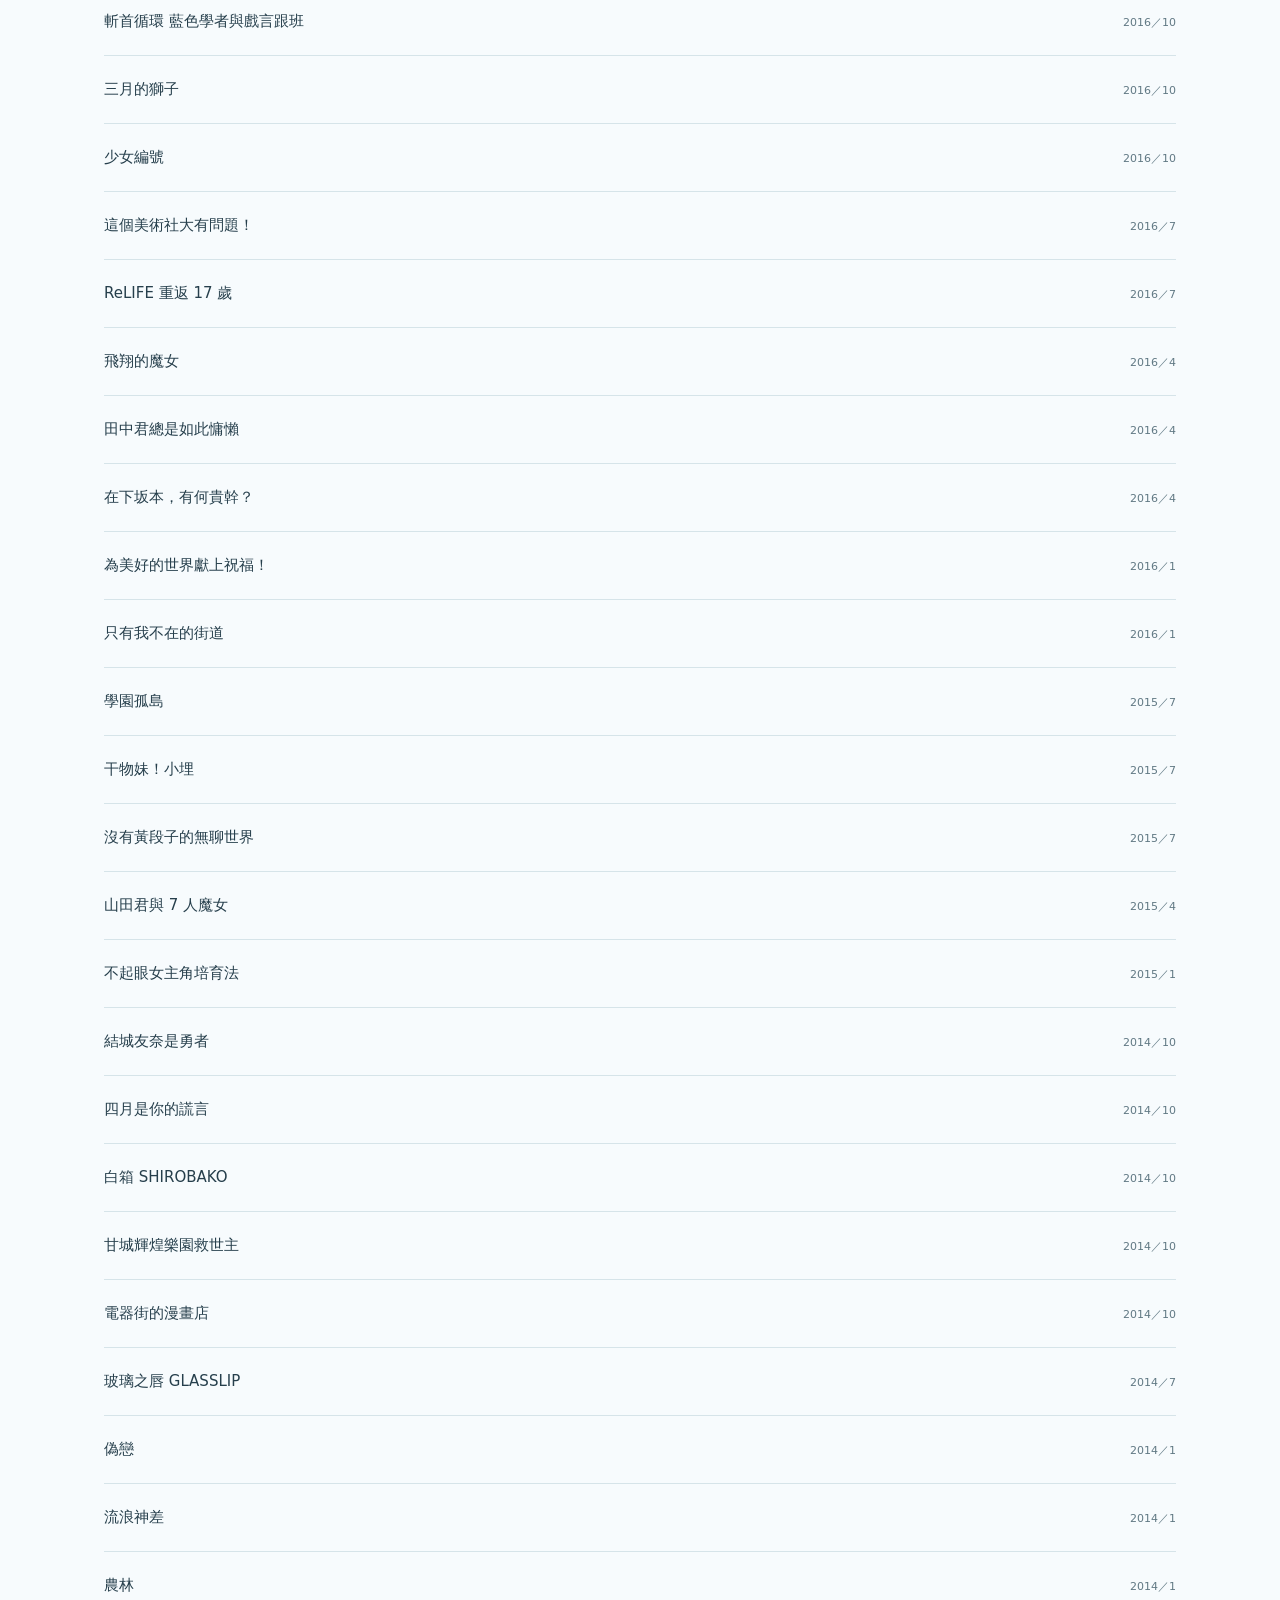
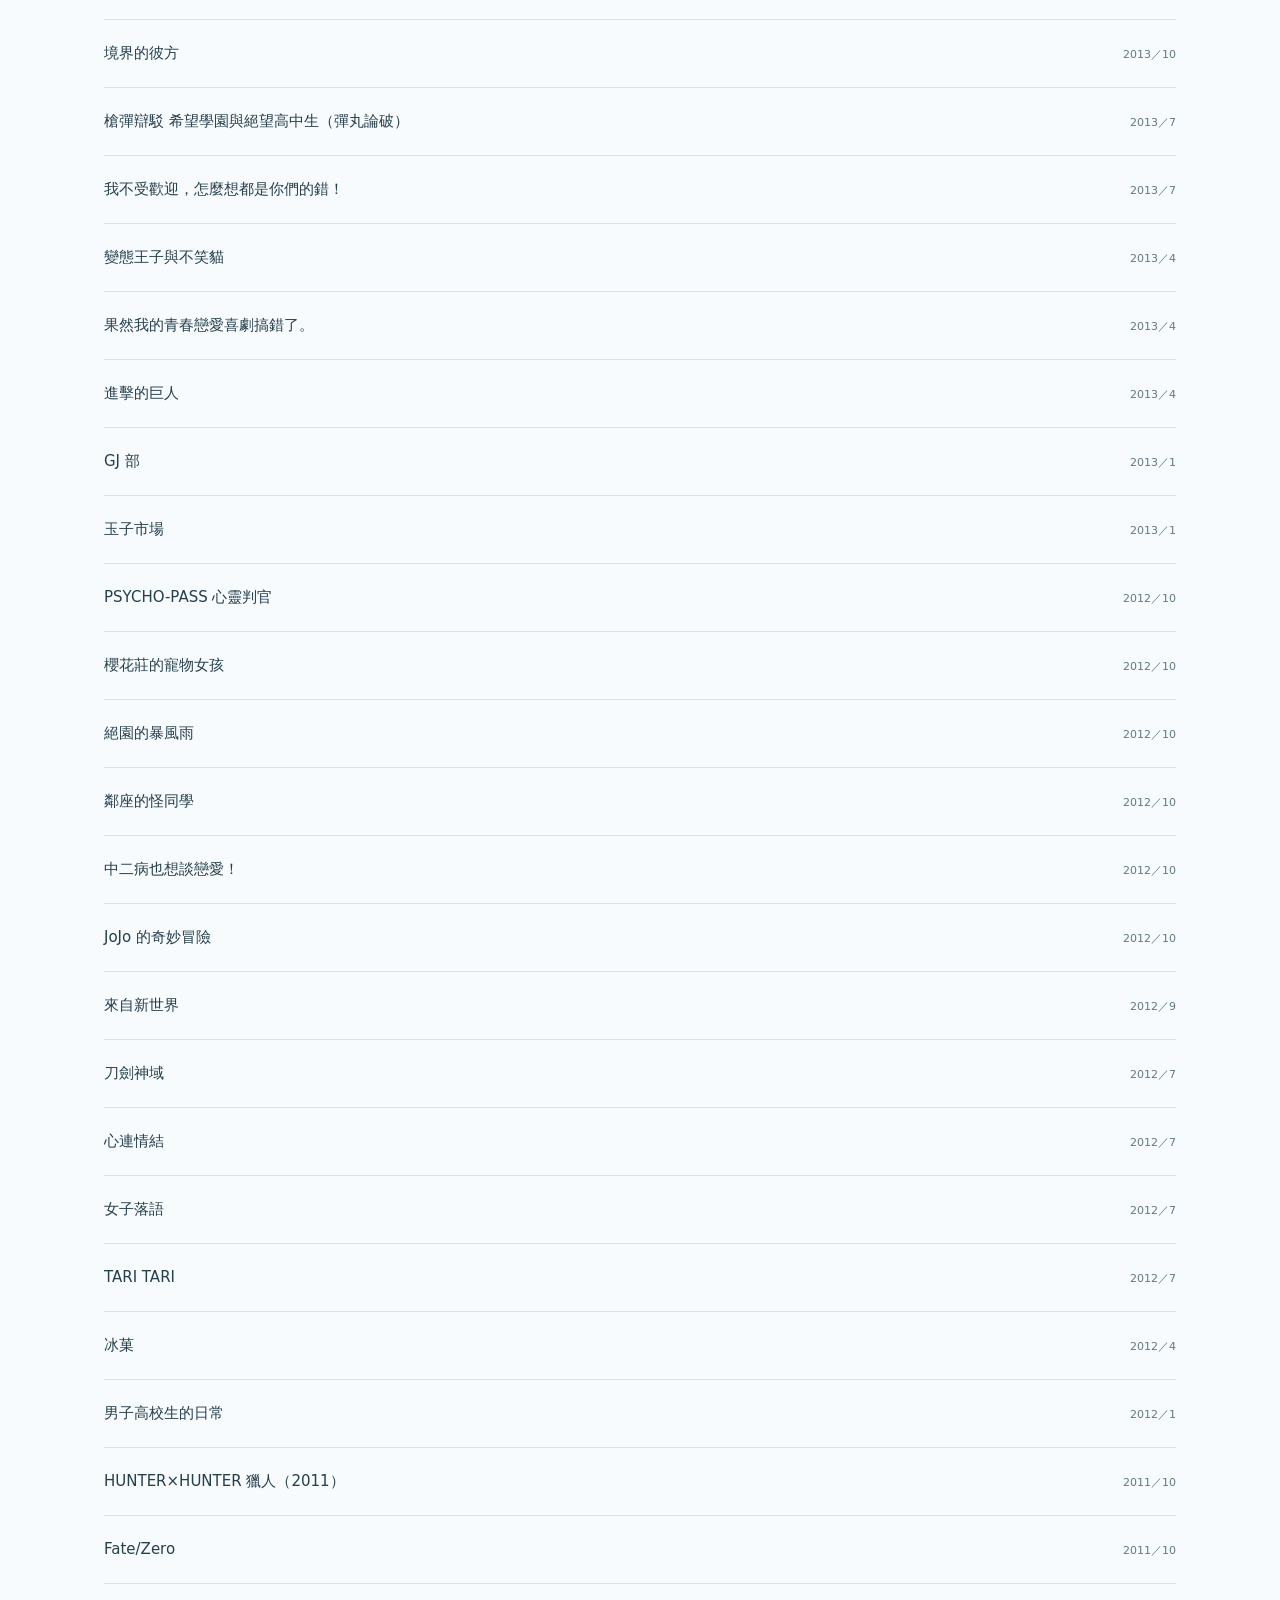
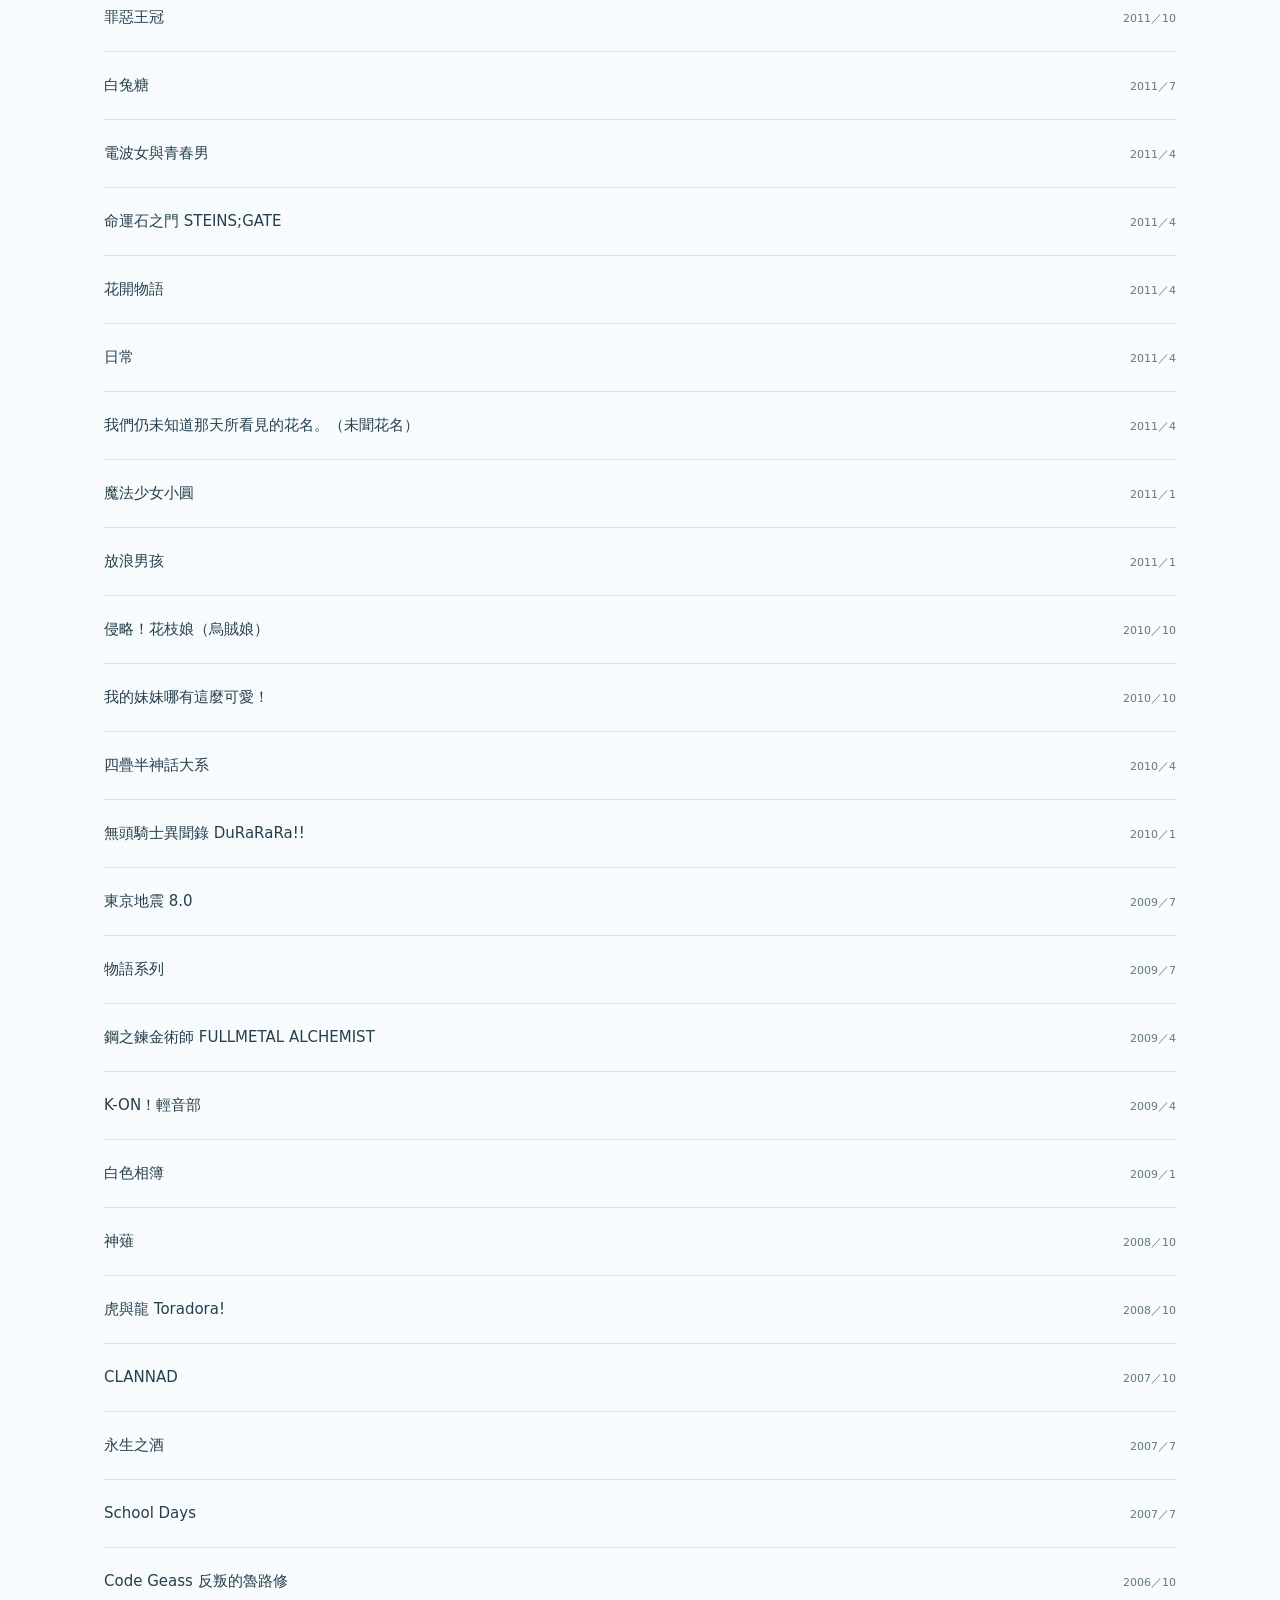
==== commit 4bed321b: "Illustrate recent anime and add three archive entries" ====
--- a/site/index.html
+++ b/site/index.html
@@ -10,7 +10,7 @@
   <title>動漫手札｜把喜歡的故事，留在這裡</title>
   <link rel="icon" href="./favicon.svg?v=8760fb6e76f0" type="image/svg+xml">
   <link rel="stylesheet" href="./style.css?v=1fff06a5567e">
-  <script src="./entries.js?v=55c9936bd79b" defer></script>
+  <script src="./entries.js?v=e98ebfa6041f" defer></script>
   <script src="./app.js?v=db36dcaf7041" defer></script>
 </head>
 <body>
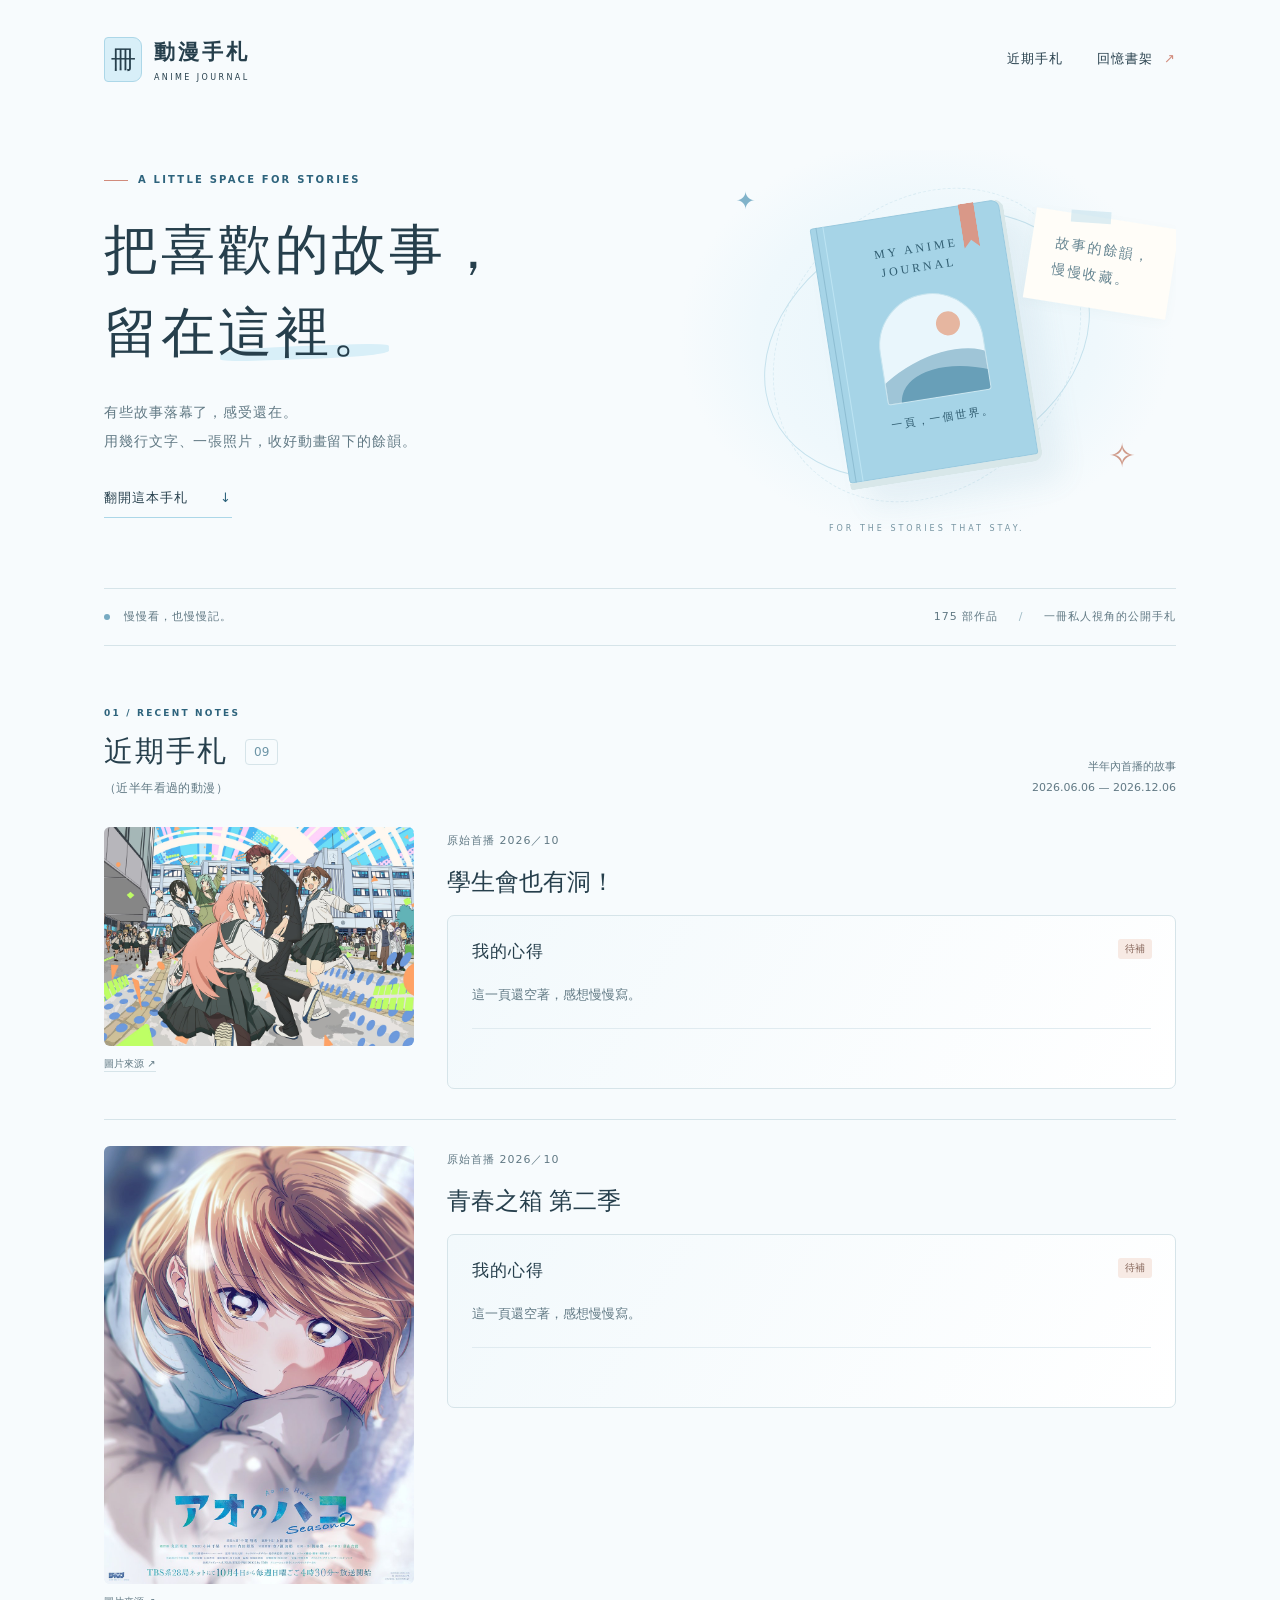
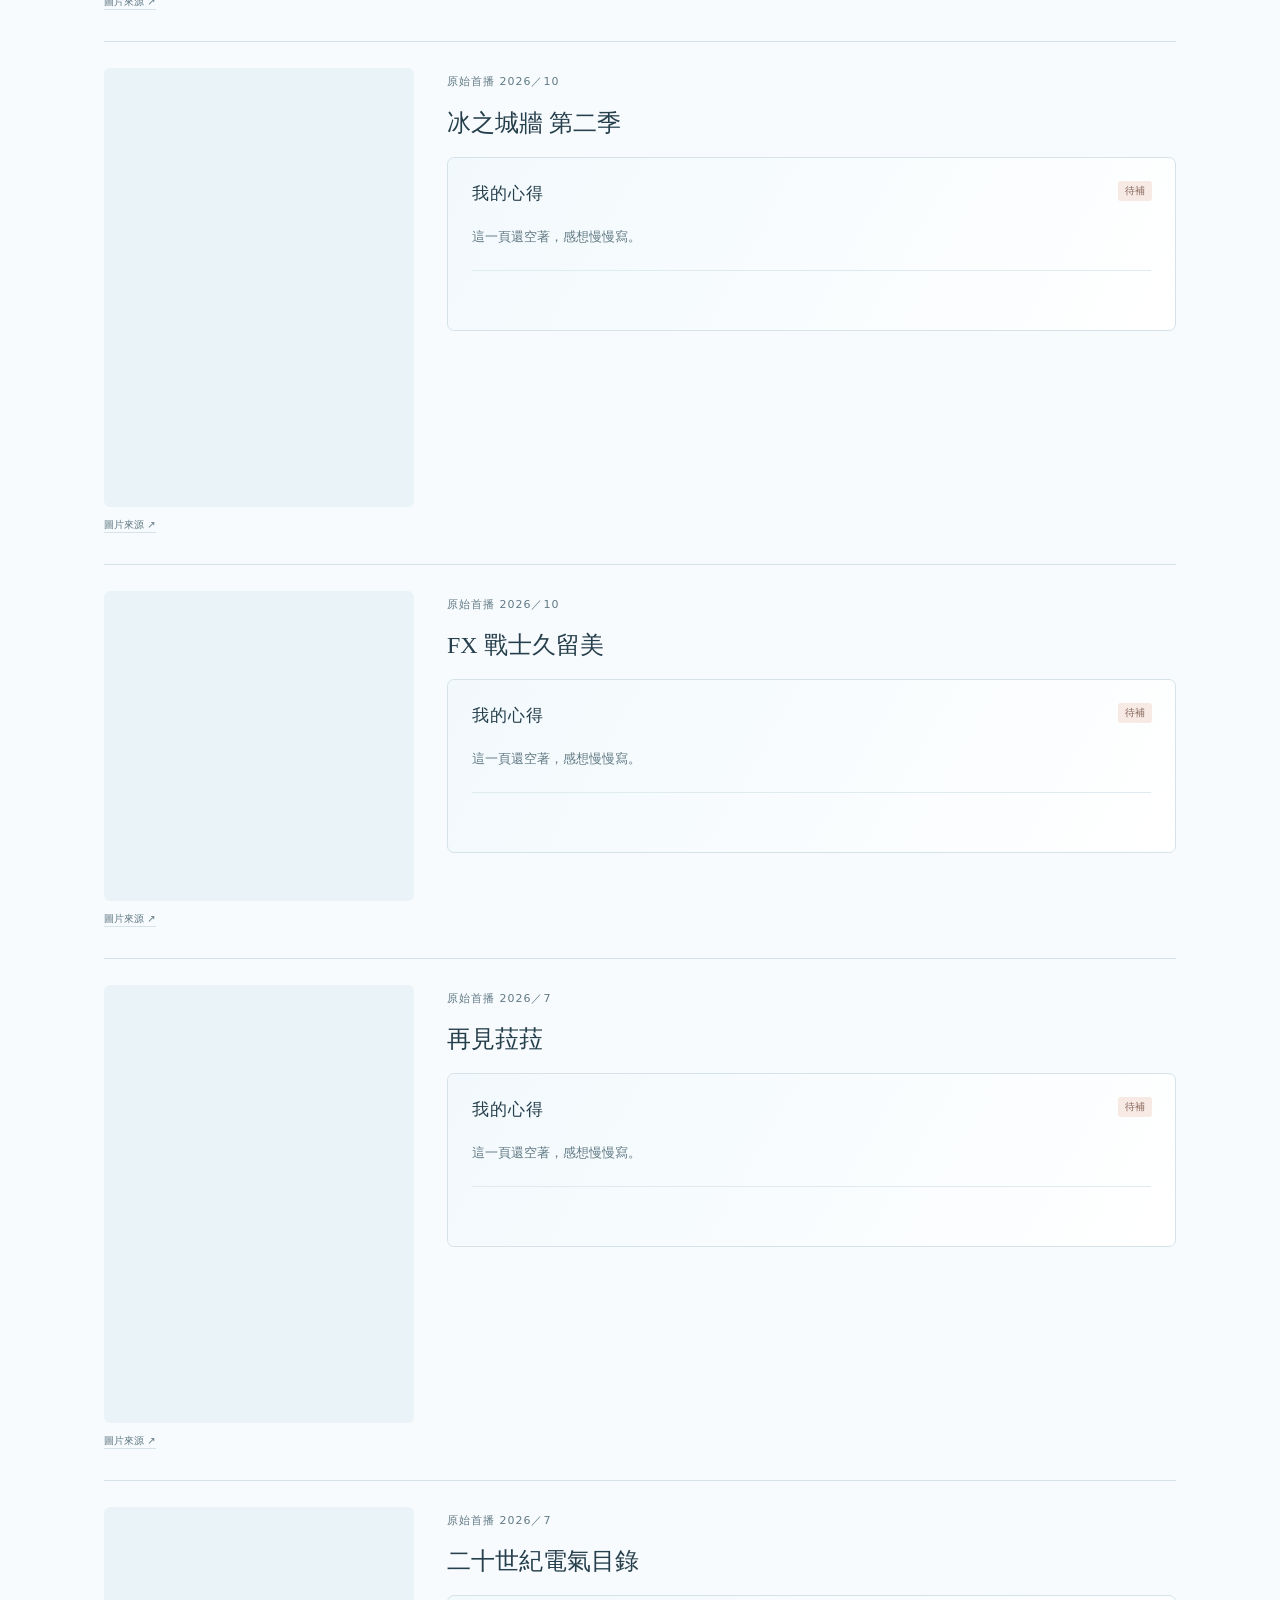
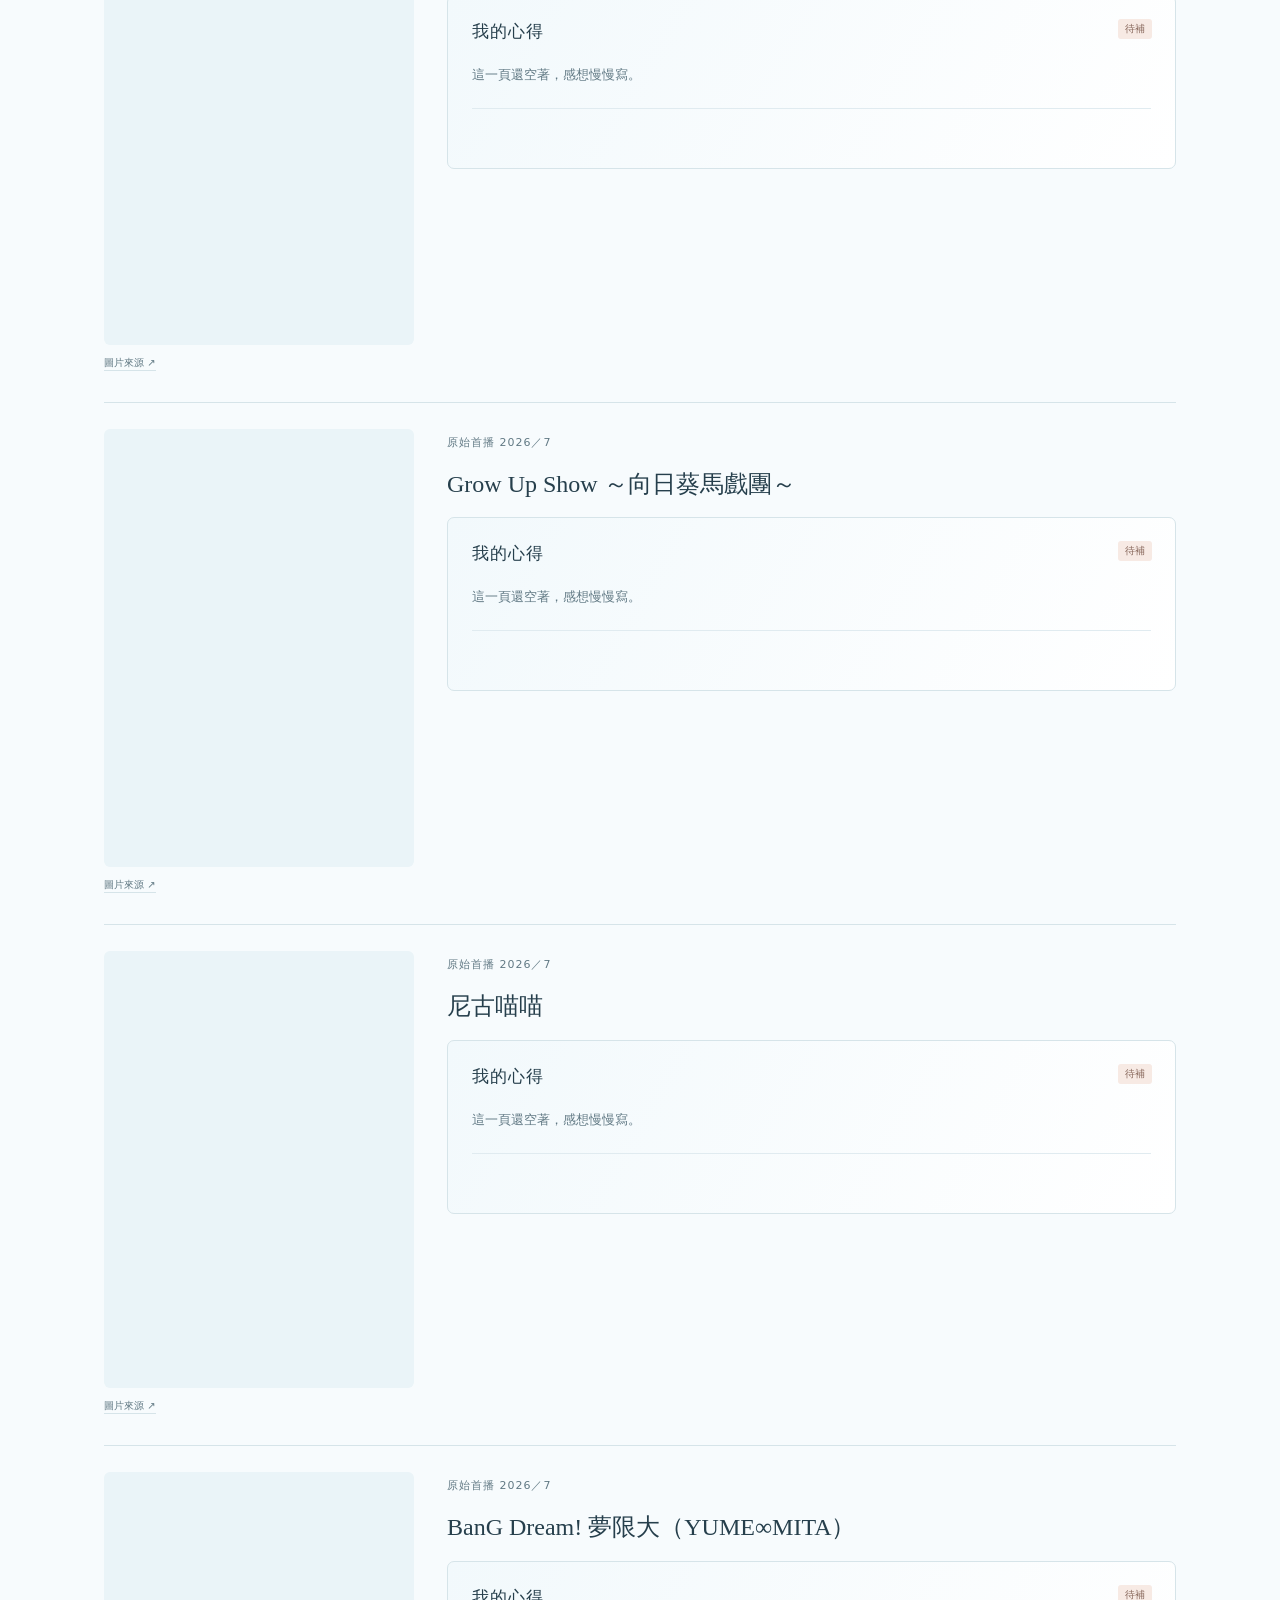
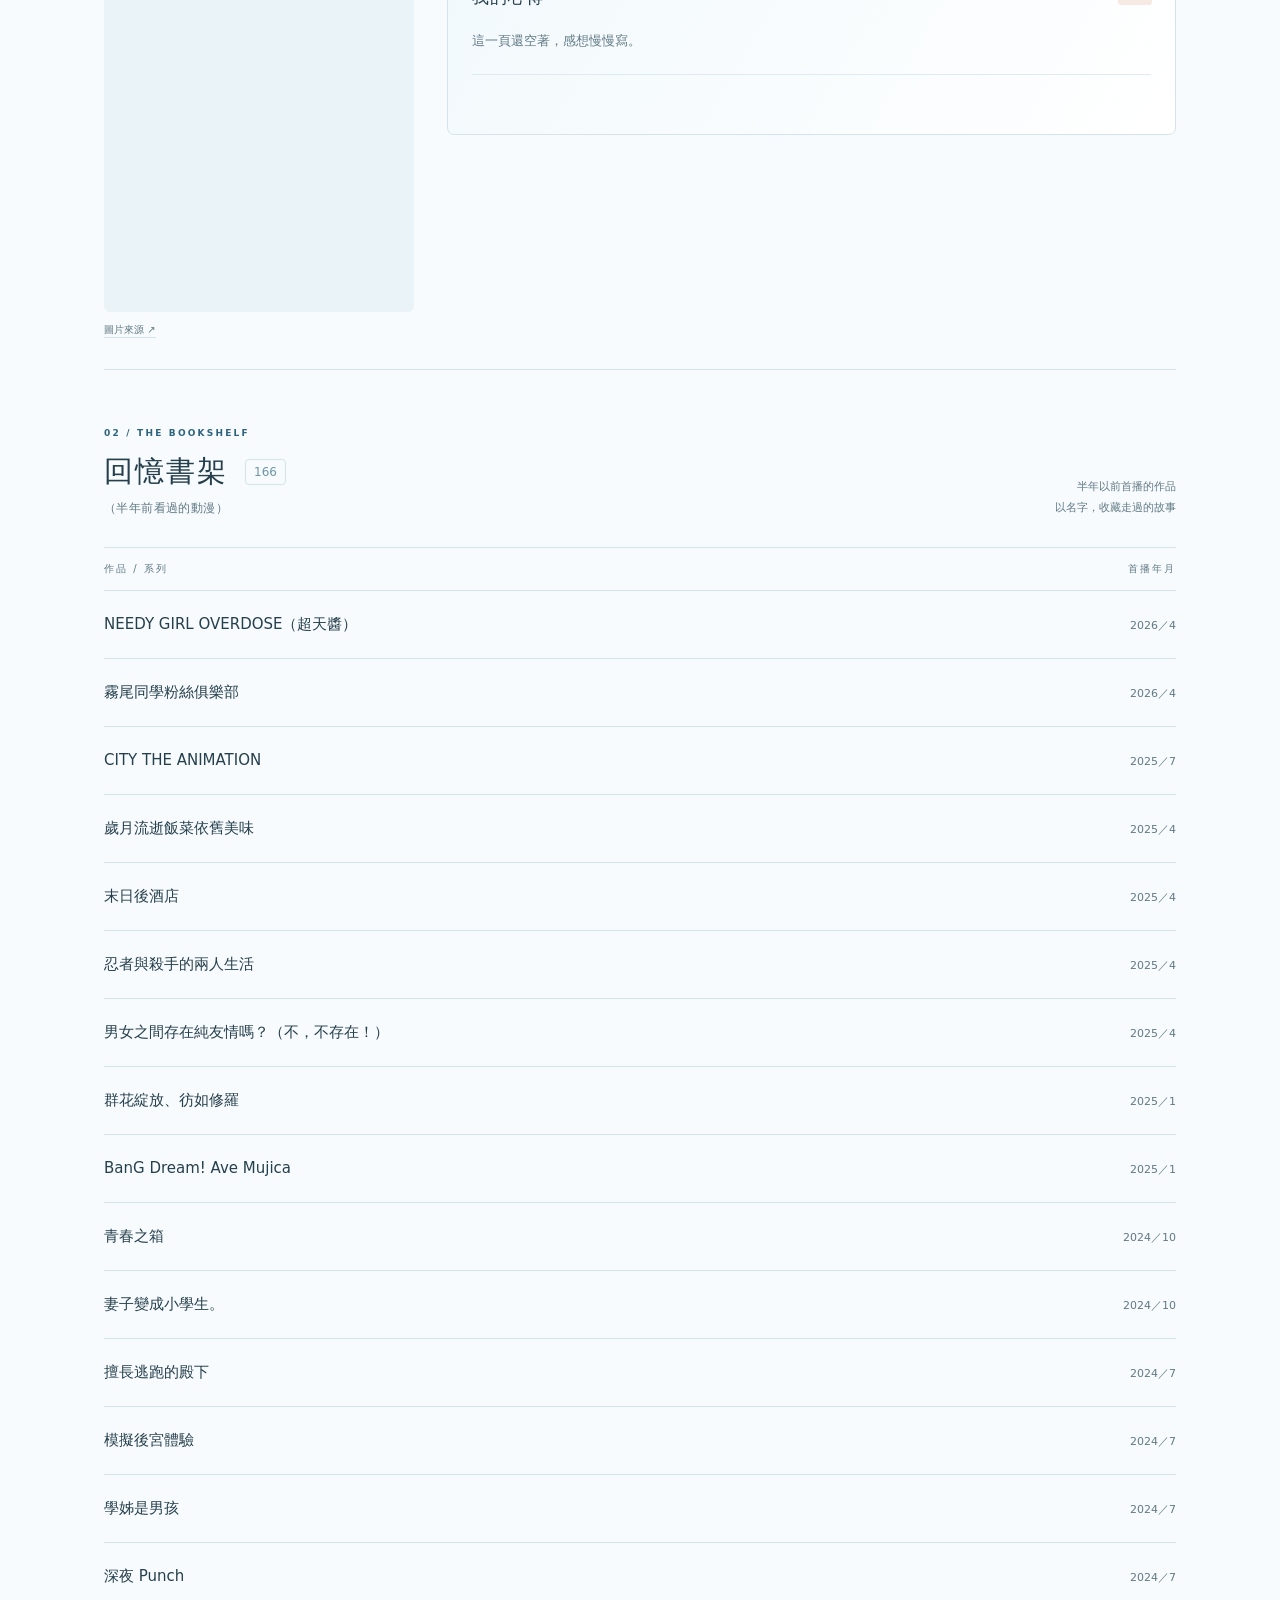
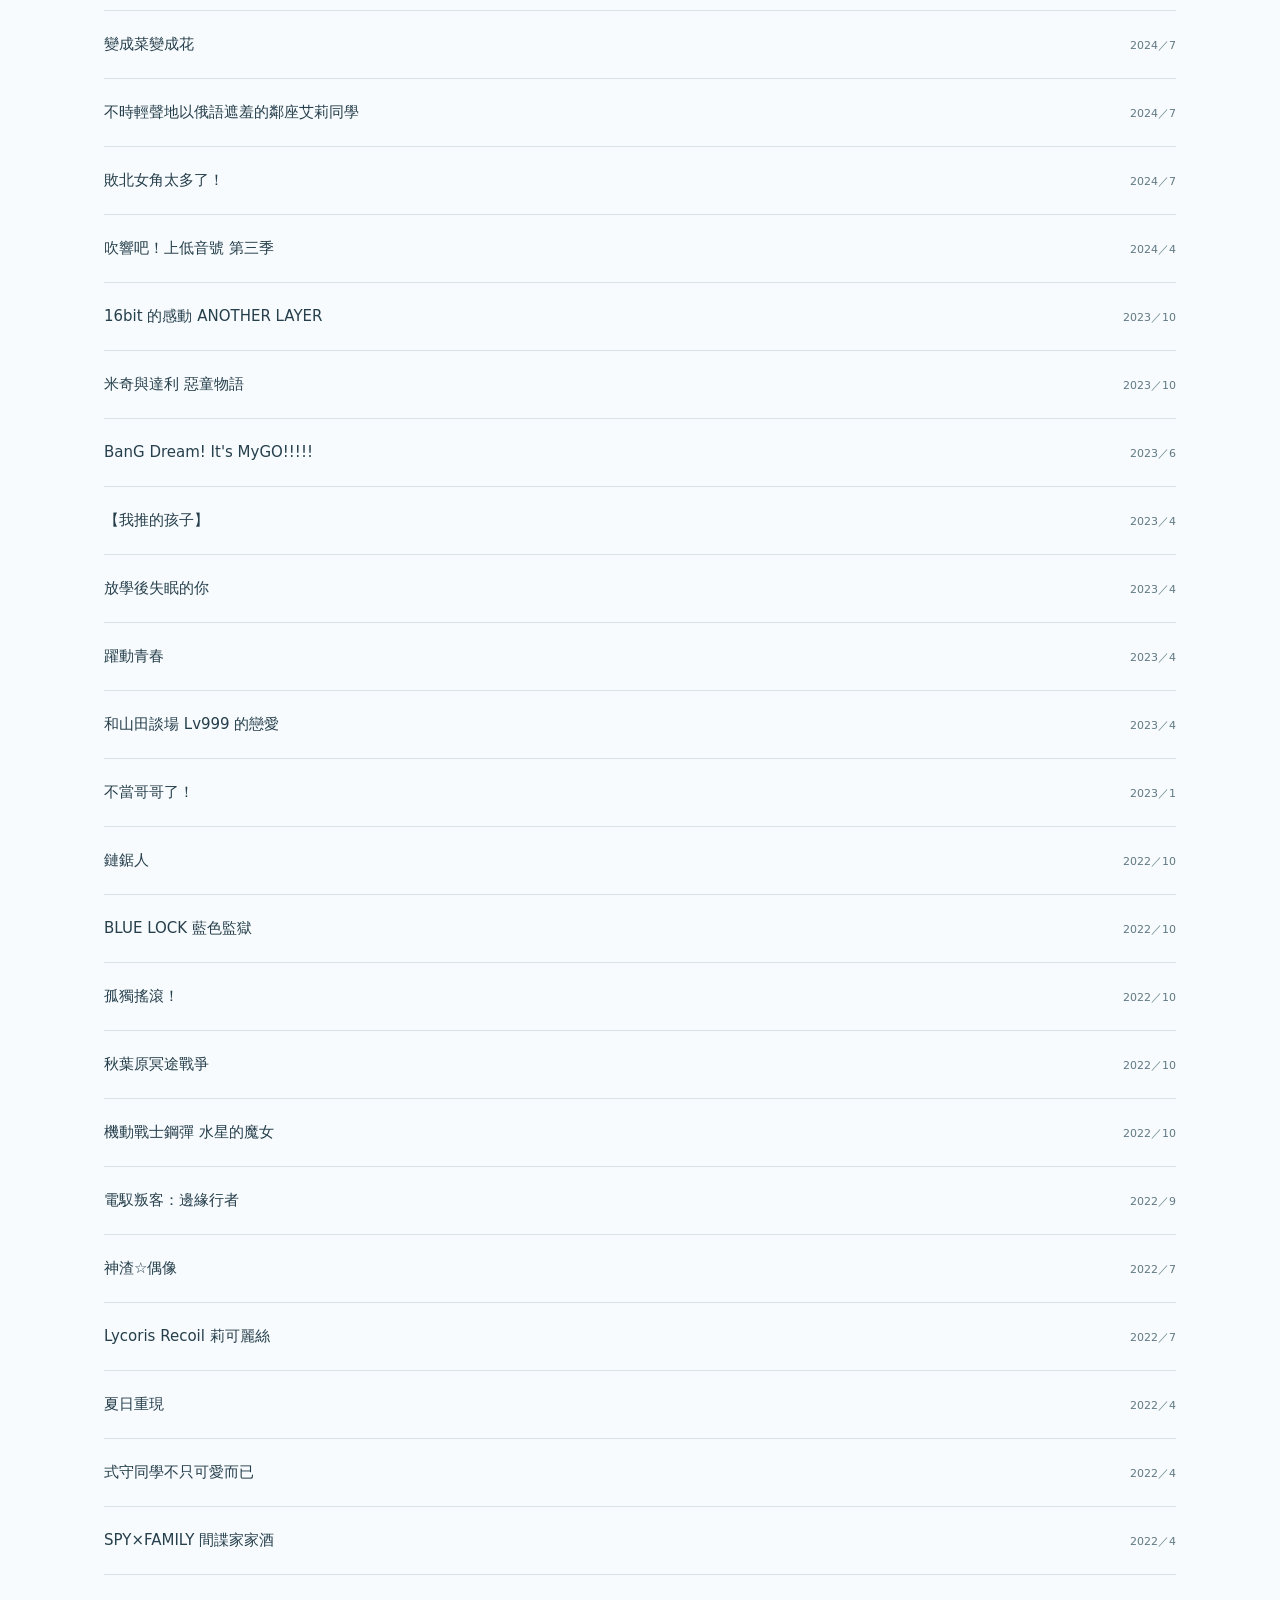
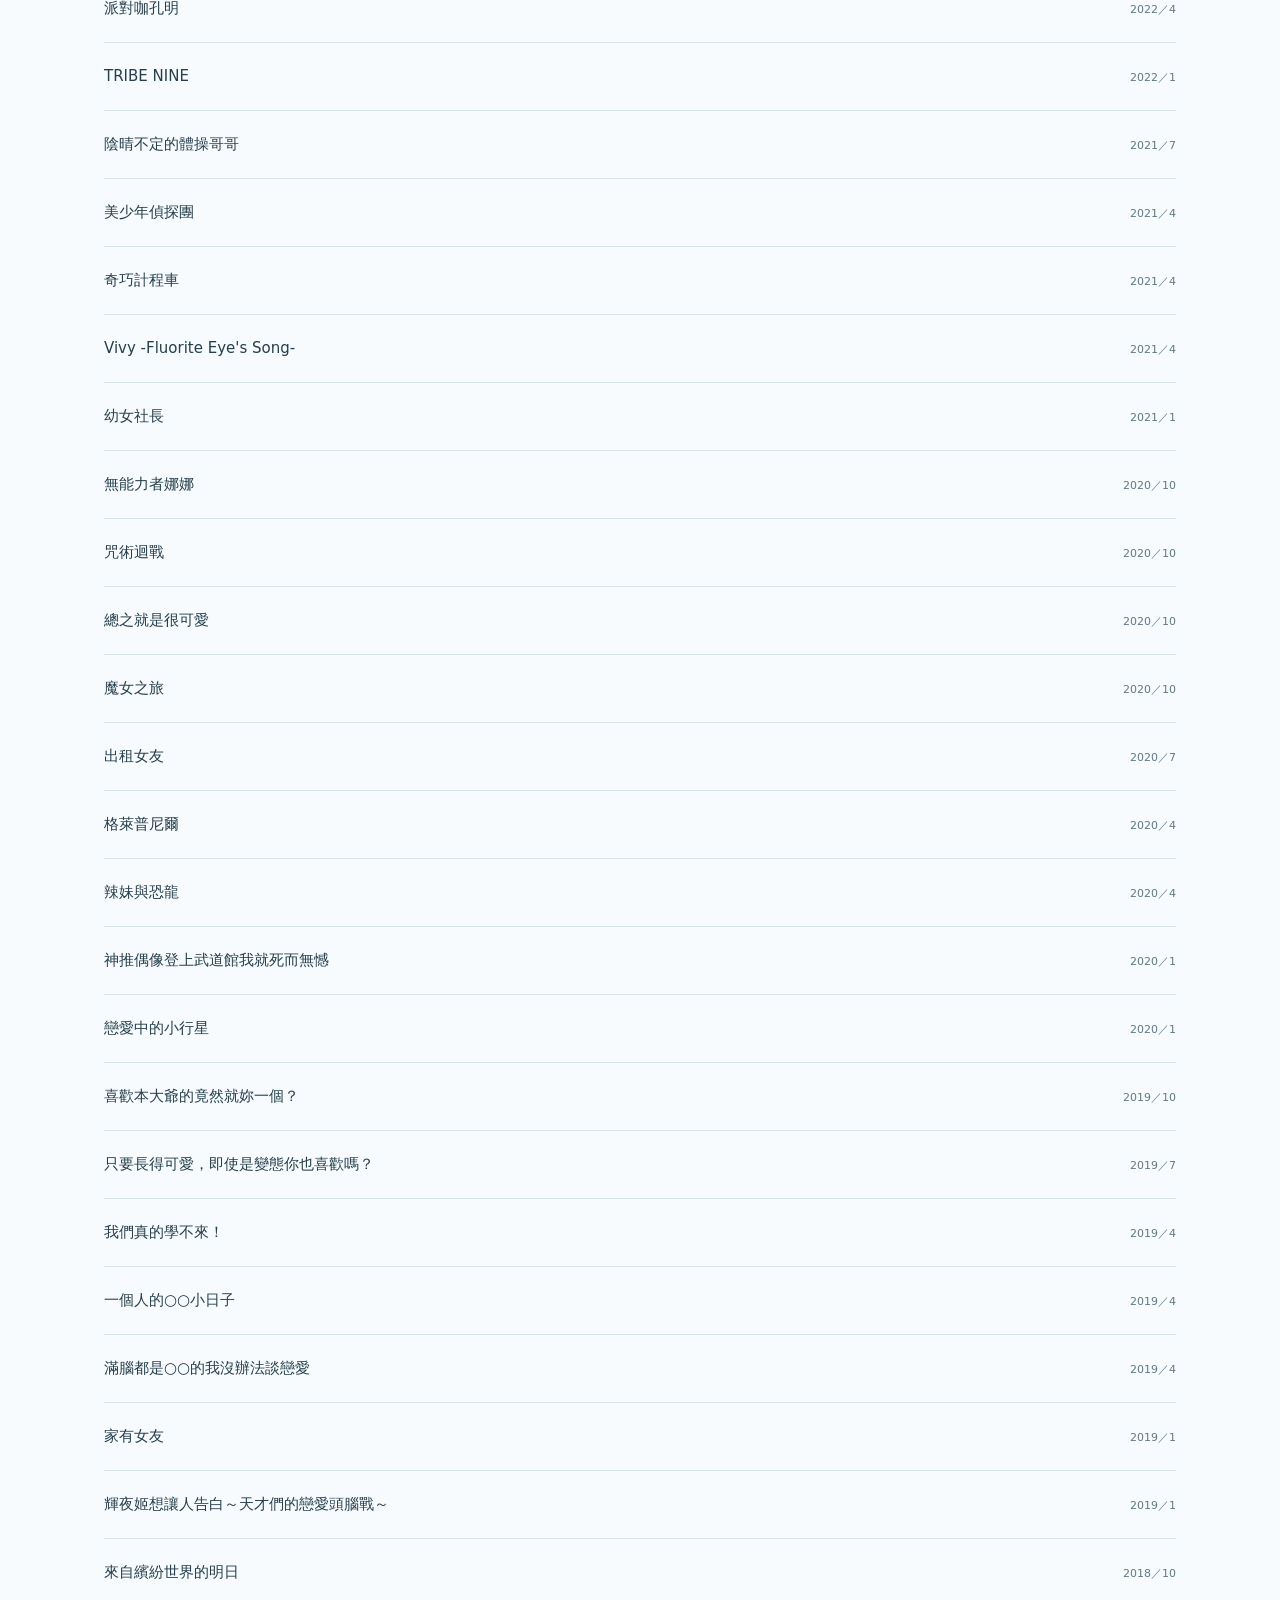
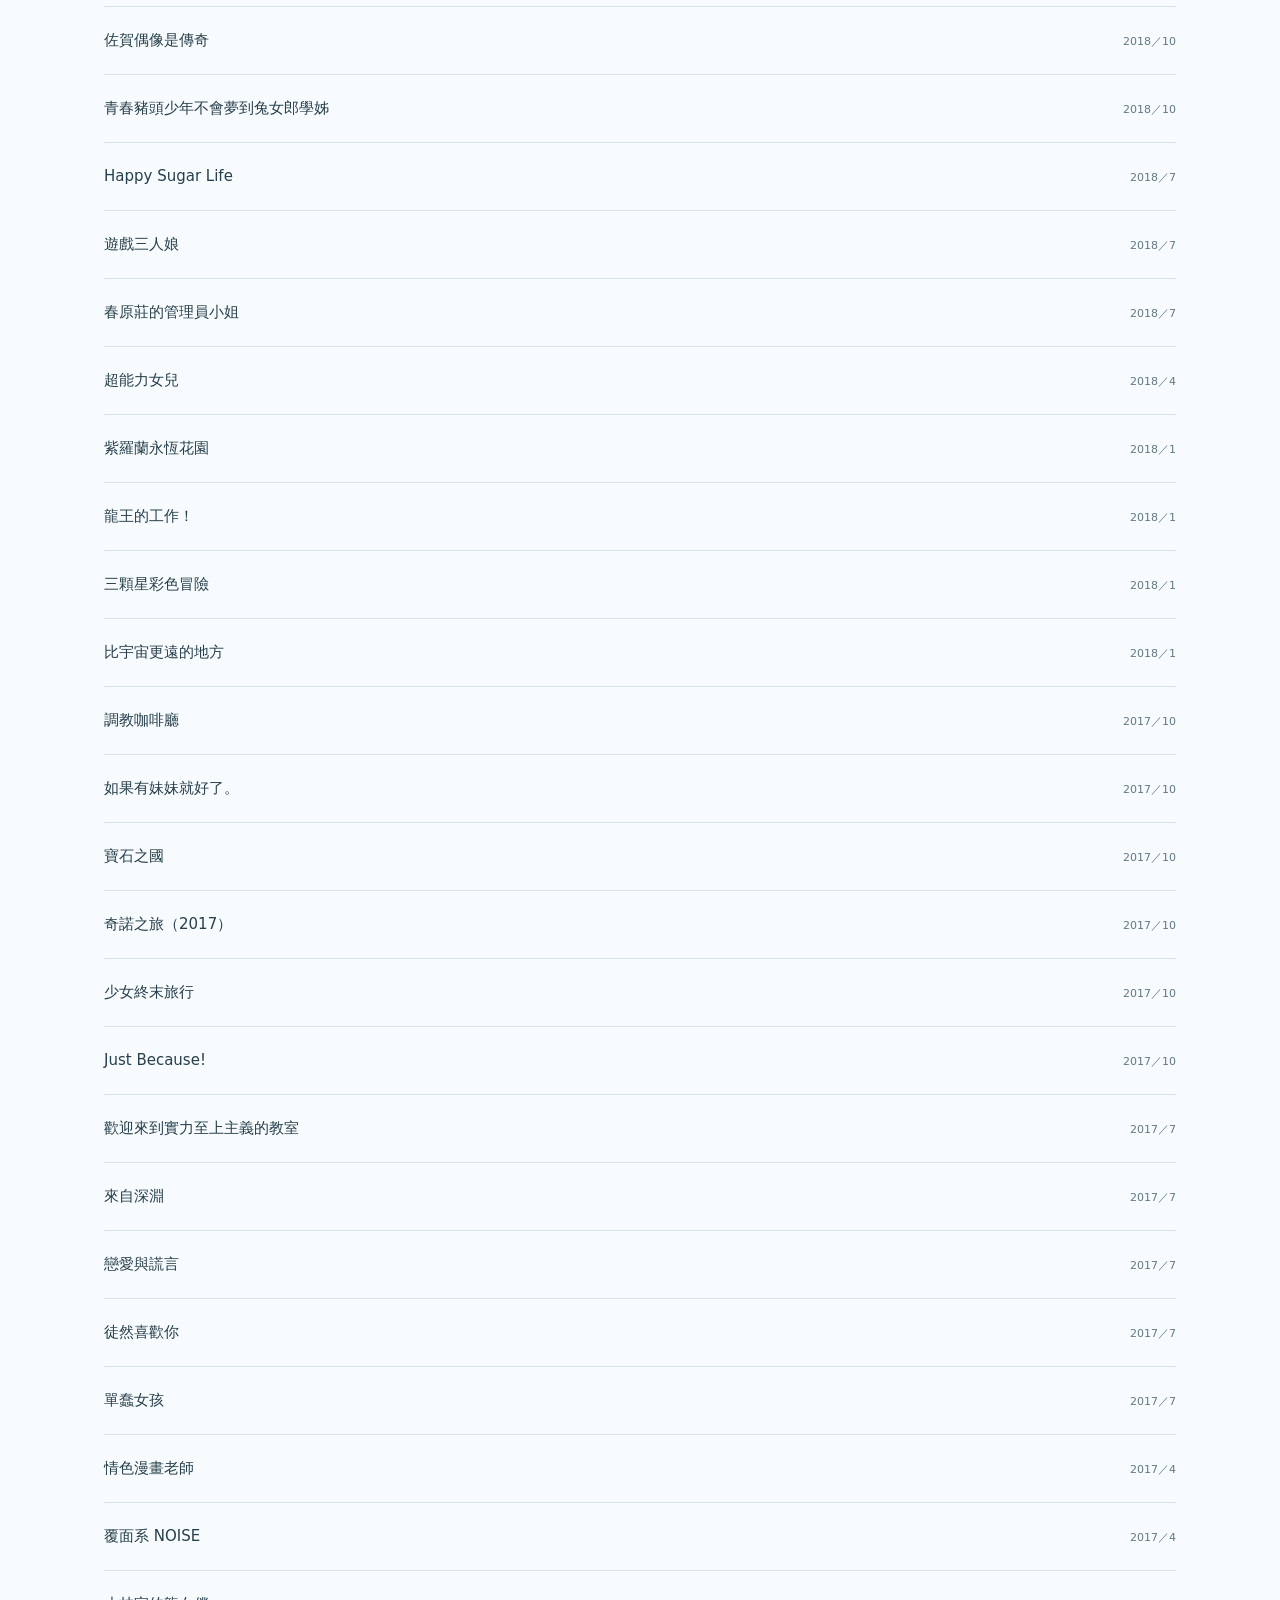
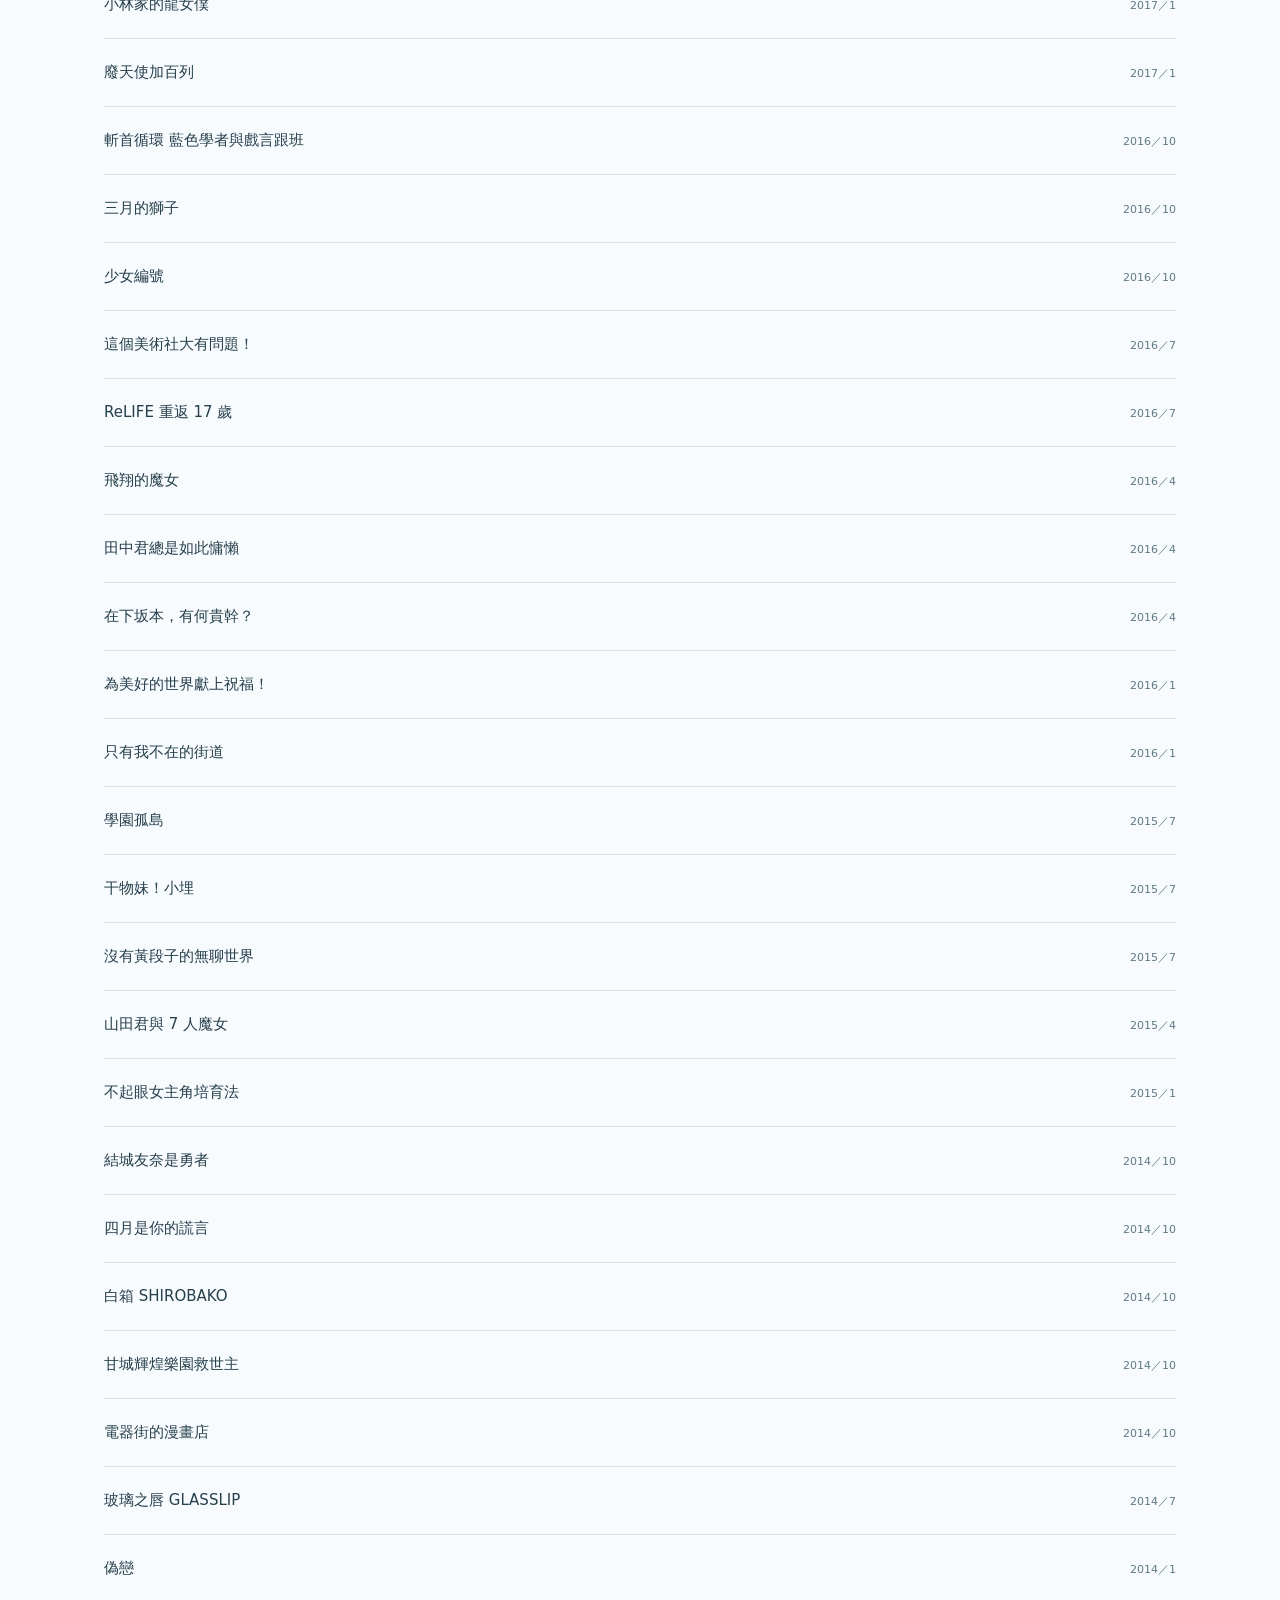
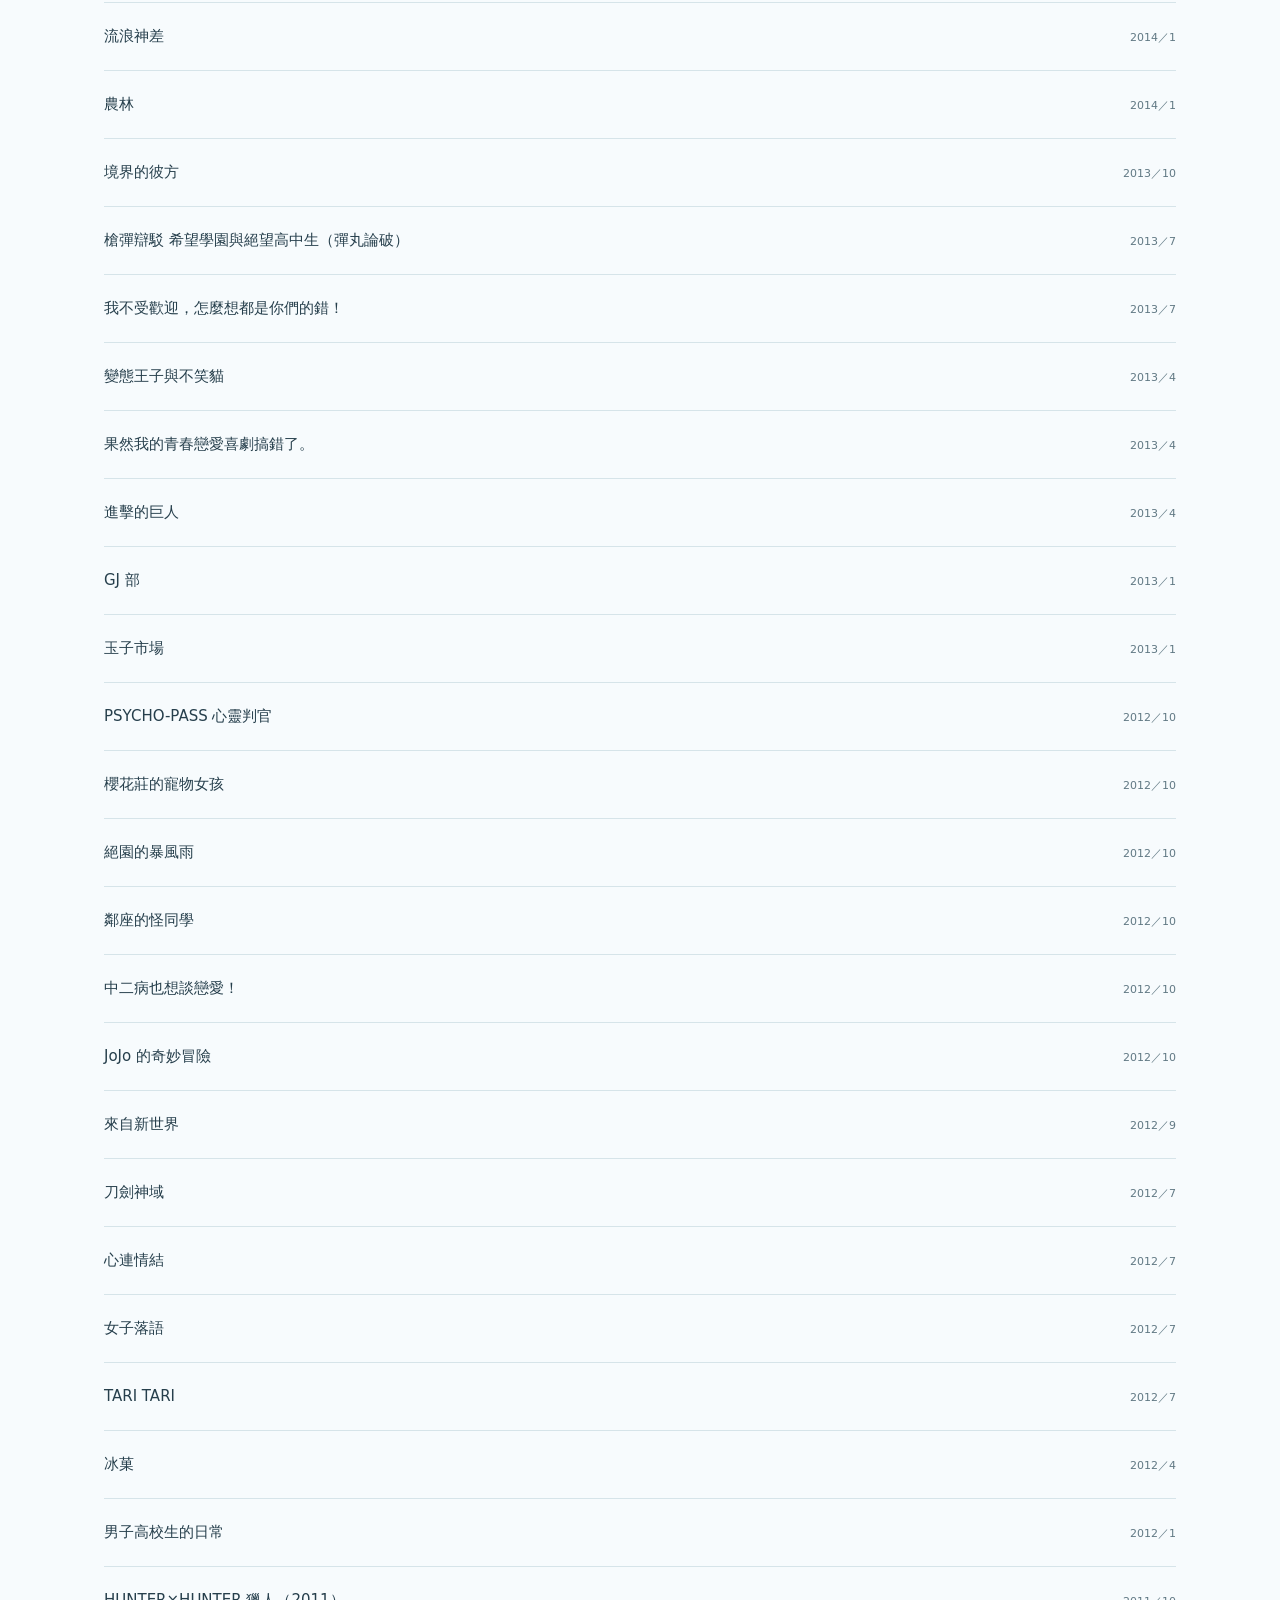
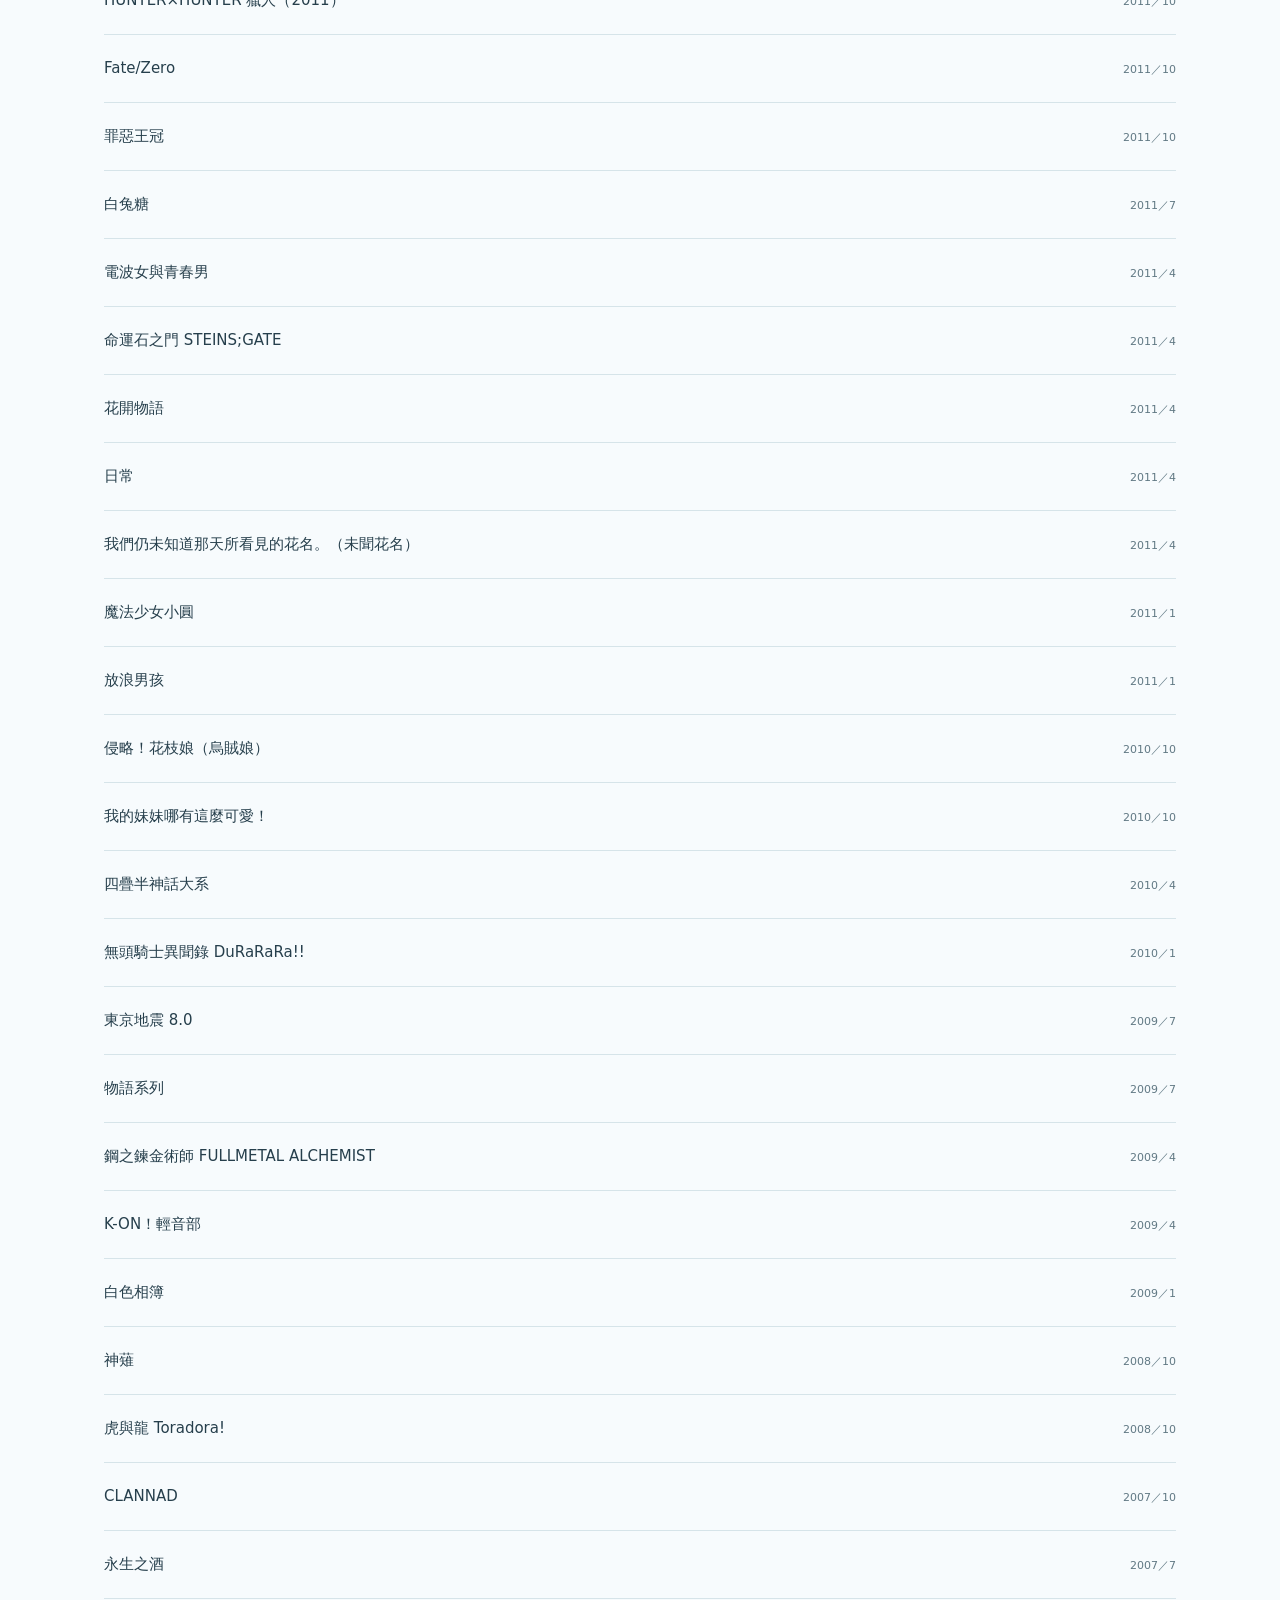
==== commit ca23f121: "Add City the Animation and section descriptions" ====
--- a/site/index.html
+++ b/site/index.html
@@ -9,8 +9,8 @@
   <meta name="theme-color" content="#d8eff8">
   <title>動漫手札｜把喜歡的故事，留在這裡</title>
   <link rel="icon" href="./favicon.svg?v=8760fb6e76f0" type="image/svg+xml">
-  <link rel="stylesheet" href="./style.css?v=1fff06a5567e">
-  <script src="./entries.js?v=e98ebfa6041f" defer></script>
+  <link rel="stylesheet" href="./style.css?v=cd7ce35704ad">
+  <script src="./entries.js?v=f892bea80ba4" defer></script>
   <script src="./app.js?v=db36dcaf7041" defer></script>
 </head>
 <body>
@@ -36,8 +36,8 @@
       </div>
     </section>
     <div class="journal-meta"><p><span class="status-dot"></span> 慢慢看，也慢慢記。</p><p><span id="total-count">0</span> 部作品 <span class="meta-separator">/</span> 一冊私人視角的公開手札</p></div>
-    <section class="journal-section" id="recent" aria-labelledby="recent-heading">
-      <div class="section-heading"><div><p class="eyebrow">01 / RECENT NOTES</p><h2 id="recent-heading">近期手札<span class="count" id="recent-count">00</span></h2></div><p class="section-caption">半年內首播的故事<br><span id="date-range">依台北日期整理</span></p></div>
+    <section class="journal-section" id="recent" aria-labelledby="recent-heading" aria-describedby="recent-description">
+      <div class="section-heading"><div><p class="eyebrow">01 / RECENT NOTES</p><h2 id="recent-heading">近期手札<span class="count" id="recent-count">00</span></h2><p class="section-subtitle" id="recent-description">（近半年看過的動漫）</p></div><p class="section-caption">半年內首播的故事<br><span id="date-range">依台北日期整理</span></p></div>
       <div id="recent-list" class="recent-list"></div>
       <div id="recent-empty" class="empty-state">
         <div class="empty-pages" aria-hidden="true"><span></span><span></span><b>＋</b></div>
@@ -46,8 +46,8 @@
         <span class="empty-foot">TO BE CONTINUED</span>
       </div>
     </section>
-    <section class="journal-section archive-section" id="archive" aria-labelledby="archive-heading">
-      <div class="section-heading"><div><p class="eyebrow">02 / THE BOOKSHELF</p><h2 id="archive-heading">回憶書架<span class="count" id="archive-count">00</span></h2></div><p class="section-caption">半年以前首播的作品<br>以名字，收藏走過的故事</p></div>
+    <section class="journal-section archive-section" id="archive" aria-labelledby="archive-heading" aria-describedby="archive-description">
+      <div class="section-heading"><div><p class="eyebrow">02 / THE BOOKSHELF</p><h2 id="archive-heading">回憶書架<span class="count" id="archive-count">00</span></h2><p class="section-subtitle" id="archive-description">（半年前看過的動漫）</p></div><p class="section-caption">半年以前首播的作品<br>以名字，收藏走過的故事</p></div>
       <div class="shelf-labels" aria-hidden="true"><span>作品 / 系列</span><span>首播年月</span></div>
       <ul id="archive-list" class="archive-list"></ul>
       <p id="archive-empty" class="archive-empty">書架還空著，未來會慢慢放進值得記住的名字。<span aria-hidden="true">↗</span></p>
--- a/site/style.css
+++ b/site/style.css
@@ -8,4 +8,5 @@
 @media(max-width:540px){.wrap{padding-left:22px;padding-right:22px}.site-header{height:86px}.brand{font-size:17px;letter-spacing:2px}.brand small{font-size:6px;letter-spacing:1.7px}.site-header nav{gap:17px}.site-header nav span{display:none}.hero{display:flex;flex-direction:column;align-items:stretch;padding-top:32px;padding-bottom:28px}.hero-copy{position:relative;z-index:4}.hero .eyebrow{font-size:8px;letter-spacing:1.8px;margin-bottom:18px}h1{font-size:39px;line-height:1.55;margin-bottom:18px;letter-spacing:2px}.intro{font-size:13px;line-height:2;letter-spacing:.2px;margin-bottom:22px}.paper-scene{height:280px;width:100%;margin:10px 0 0;transform:none}.journal-book{transform:rotate(-9deg) scale(.76)}.floating-note{right:3px;top:44px;font-size:11px;padding:14px 18px}.orbit{width:270px;height:190px}.orbit-two{width:200px;height:255px}.star-one{top:32px;left:35px;font-size:20px}.star-two{right:25px;bottom:32px;font-size:26px}.scene-caption{font-size:7px;bottom:0}.journal-meta{align-items:flex-start;gap:8px;font-size:9px}.journal-meta p:last-child{text-align:right;max-width:158px}.meta-separator{padding:0 4px}.journal-section{padding-top:38px}.section-heading{margin-bottom:21px;gap:8px}.section-heading .eyebrow{font-size:8px;letter-spacing:1.4px}h2{font-size:25px;gap:11px;letter-spacing:1px}.count{font-size:10px;padding:4px 6px}.section-caption{font-size:9px;line-height:1.8}.empty-state{min-height:285px;padding:27px 18px}.empty-state h3{max-width:250px;font-size:17px}.empty-state p{font-size:11px}.archive-section{padding-top:39px}.archive-empty{font-size:11px;line-height:2;padding:22px 0}.closing-note{margin:35px 0 32px}.closing-note p{font-size:12px;letter-spacing:1px}.site-footer{display:flex;flex-wrap:wrap;gap:12px;position:relative;font-size:9px;padding-top:21px;padding-bottom:24px}.site-footer>span{width:100%;font-size:12px}.site-footer a{position:absolute;right:22px;top:23px}.recent-card{grid-template-columns:1fr;gap:18px}.recent-card img{max-height:360px}.recent-card h3{font-size:23px}.archive-list li{gap:12px}.archive-list .archive-title{font-size:14px}.manager{padding:0 22px;margin-top:25px}.manager.narrow{margin-top:32px}.panel{padding:22px 19px}.manager-header nav{gap:10px}.manager-list li{flex-direction:column}.manager h1{font-size:28px}}
 .paper-scene{min-width:0;overflow:clip}
 .recent-card{align-items:start}.entry-visual{margin:0;min-width:0}.recent-card .entry-visual img{display:block;width:100%;height:auto;max-height:440px;object-fit:contain;background:#eaf4f8}.image-credit{font-size:10px;color:var(--muted);margin-top:9px}.image-credit a{border-bottom:1px solid var(--line);padding-bottom:2px}.entry-copy{min-width:0}.entry-reflection{position:relative;border:1px solid var(--line);border-radius:7px;padding:22px 24px;background:#fff;min-height:174px}.entry-reflection h4{font:500 17px/1.6 var(--serif);letter-spacing:1px;margin:0 0 17px}.entry-reflection.awaiting-note{background:linear-gradient(120deg,#edf7fb80,#fff)}.note-status{position:absolute;top:23px;right:23px;color:#88685c;background:#f7eae4;border-radius:3px;padding:1px 7px;font-size:10px}.note-placeholder{color:var(--muted);font-size:13px;line-height:2;margin:0;padding-bottom:20px;border-bottom:1px solid #e0ebf0}.entry-reflection .entry-note{font-size:14px}@media(max-width:540px){.entry-reflection{padding:19px 20px;min-height:154px}.recent-card .entry-visual img{max-height:440px}.note-status{top:20px;right:20px}}
+.section-subtitle{margin:5px 0 0;font-size:12px;line-height:1.7;letter-spacing:.4px;color:var(--muted)}
 @media(prefers-reduced-motion:reduce){html{scroll-behavior:auto}}
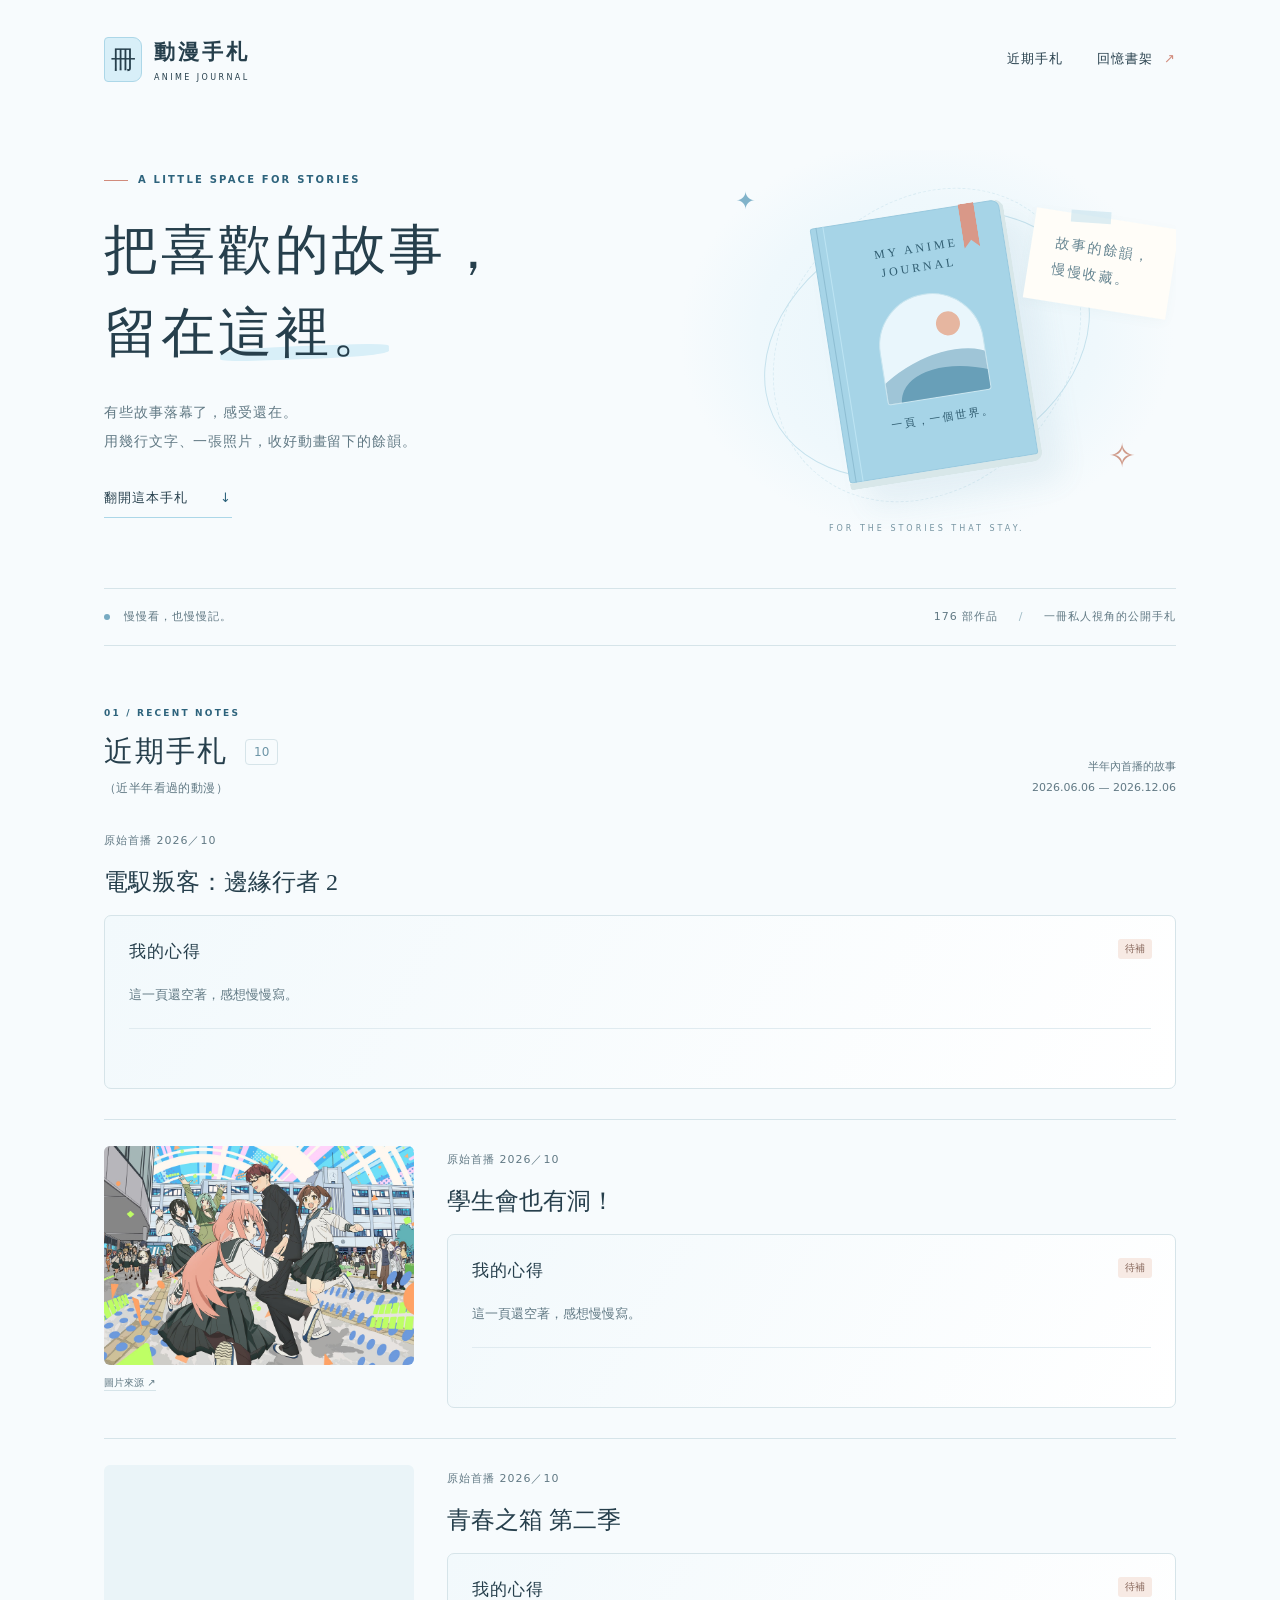
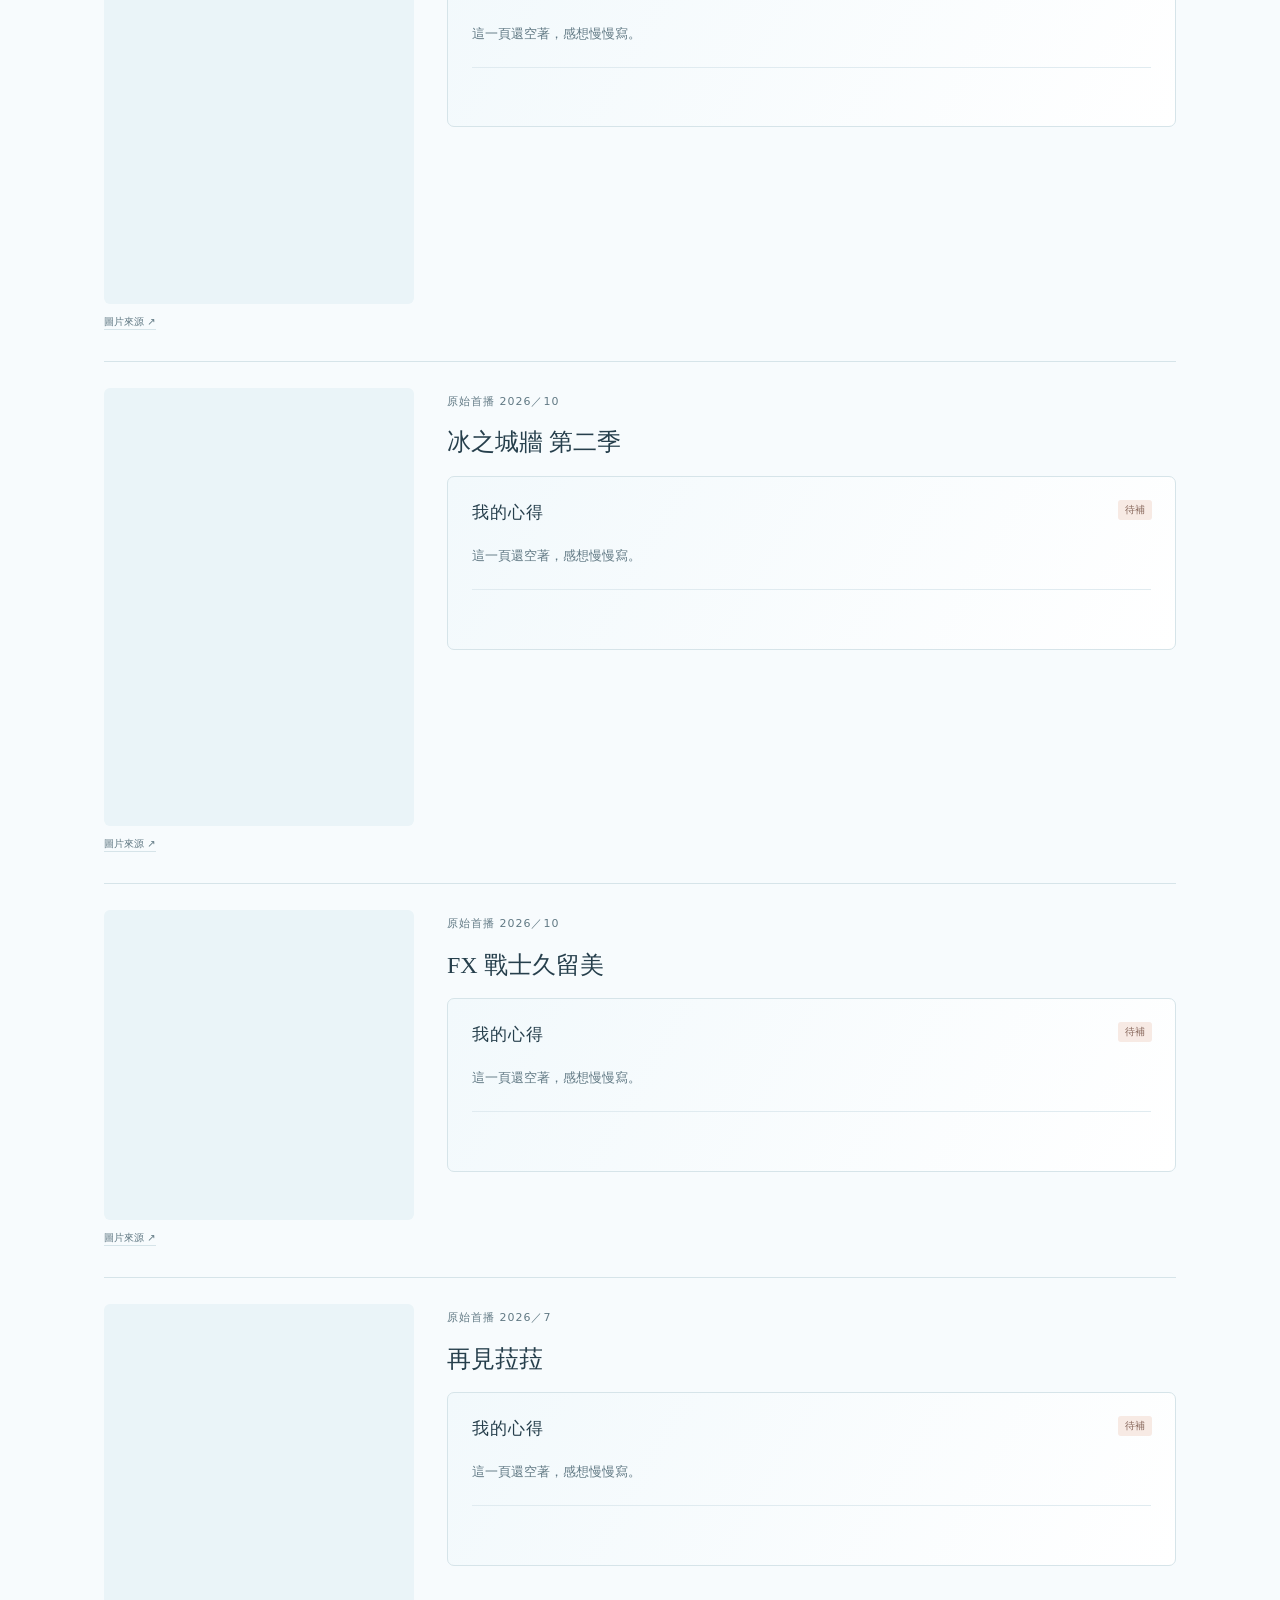
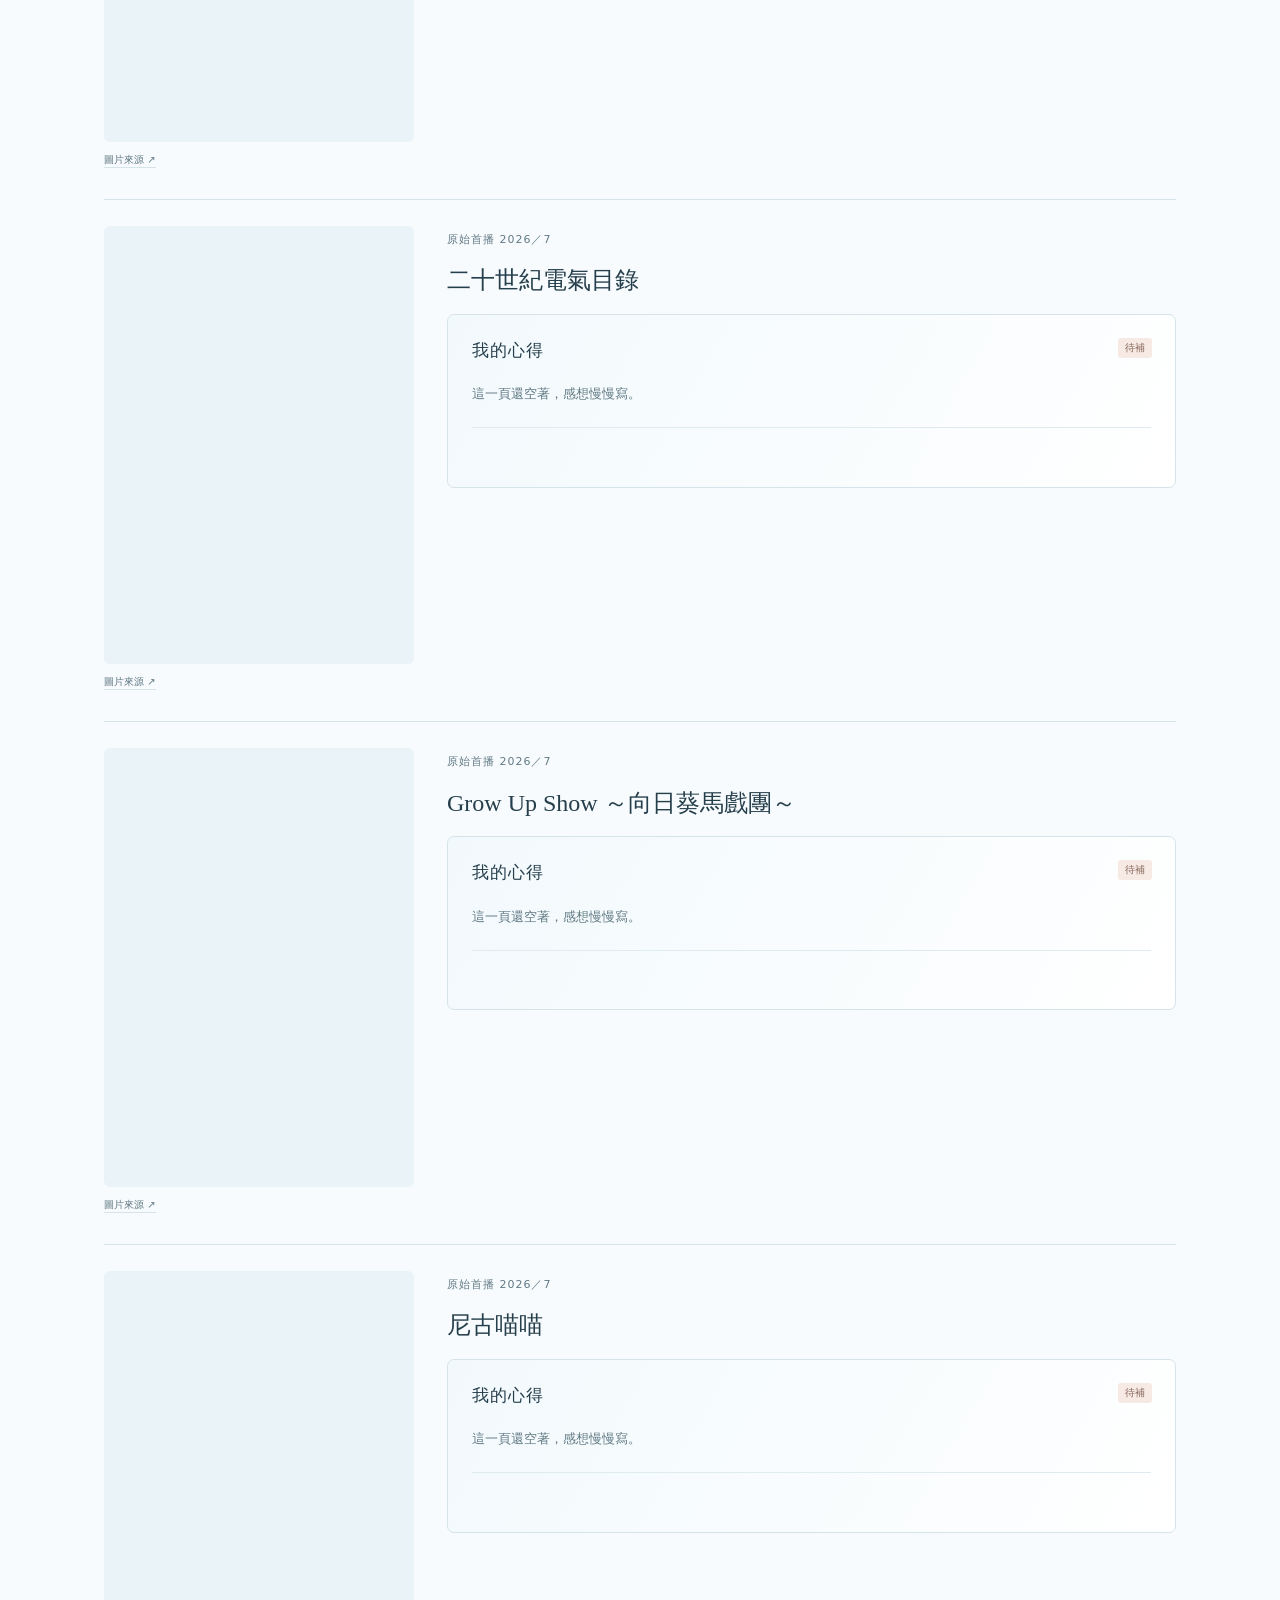
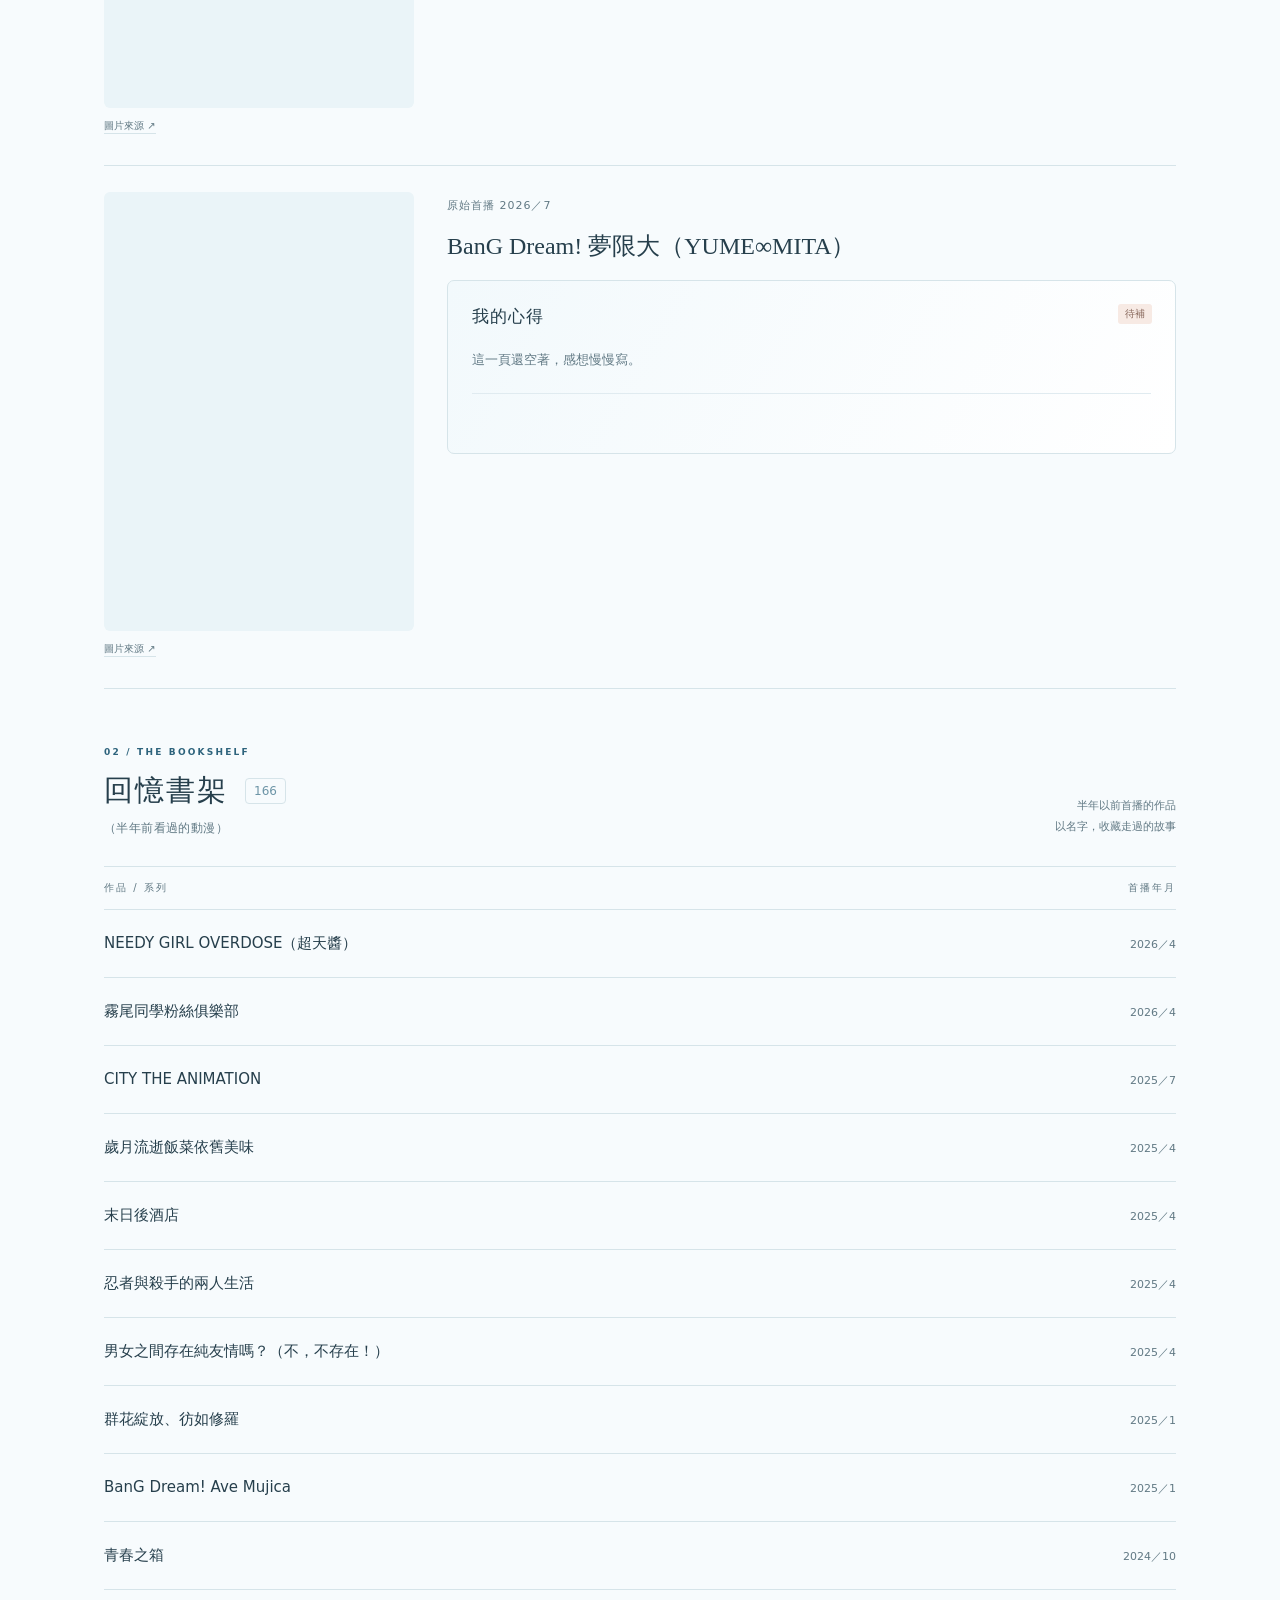
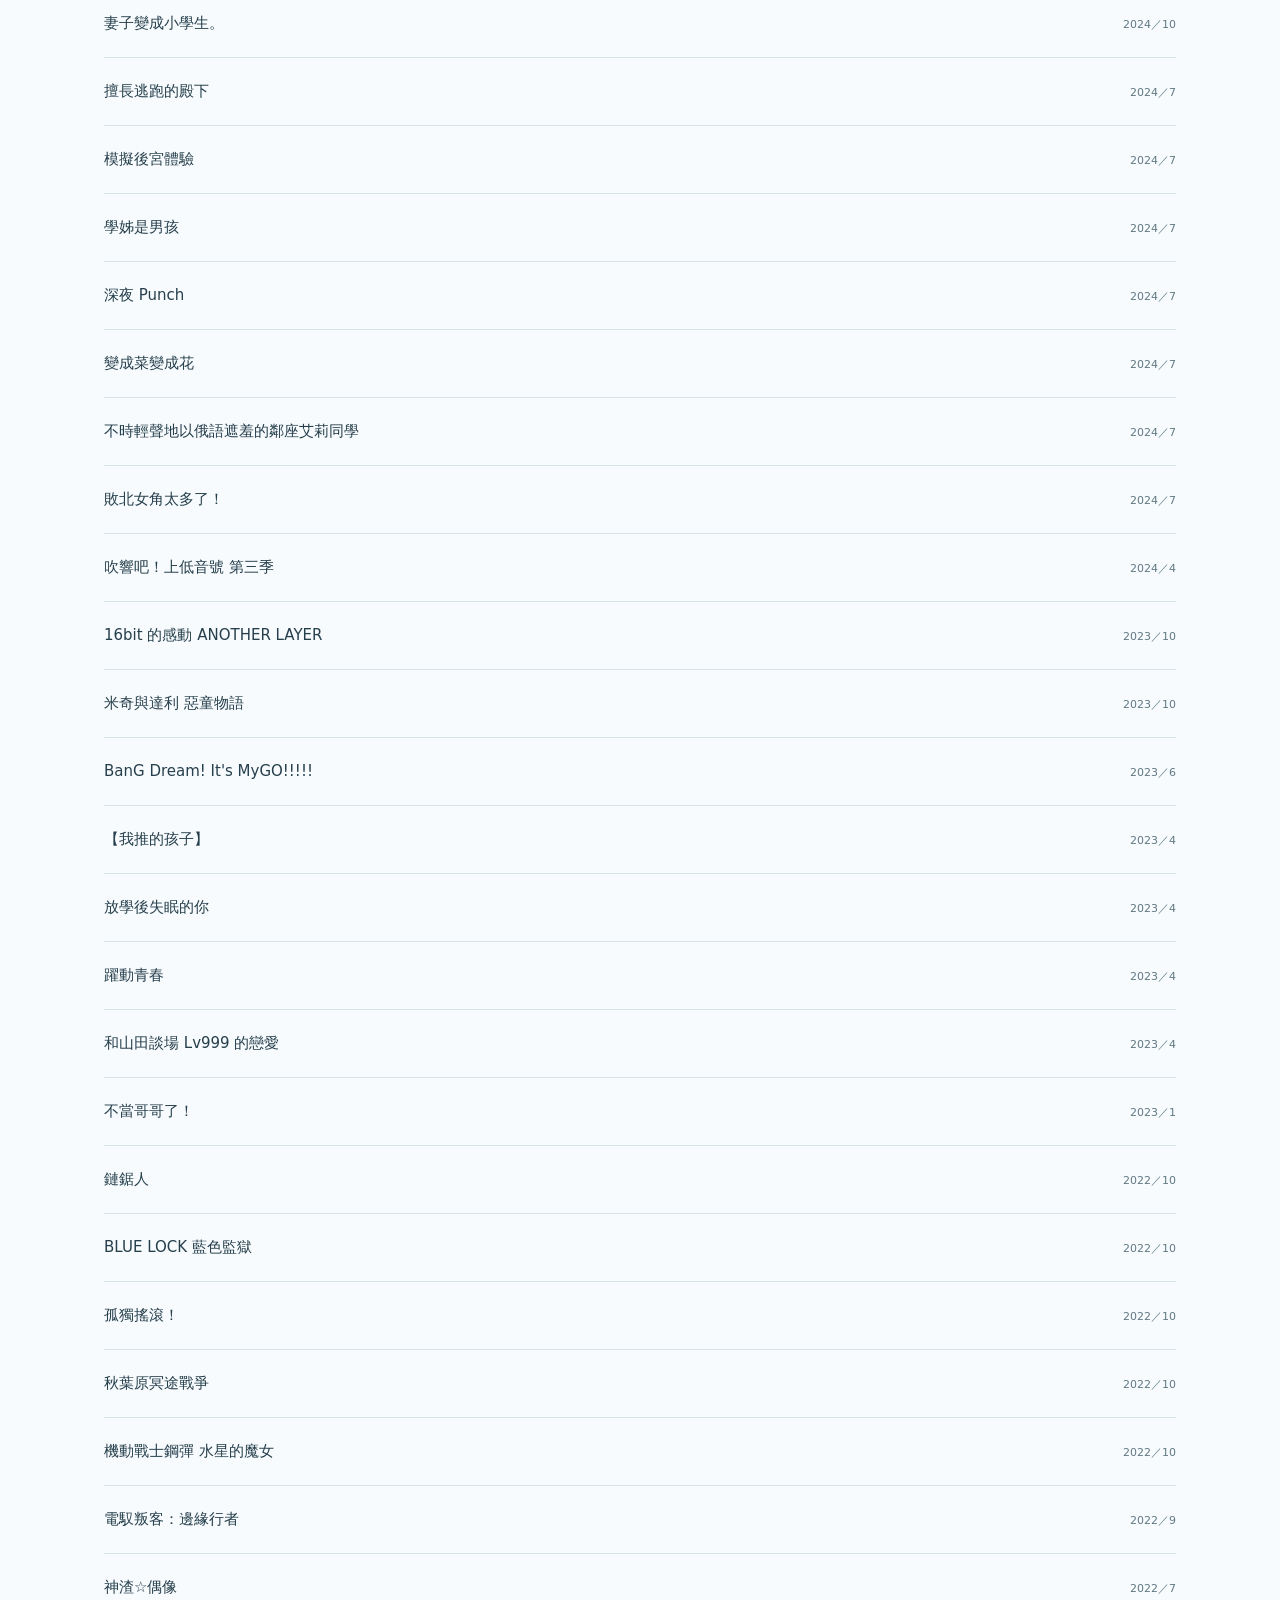
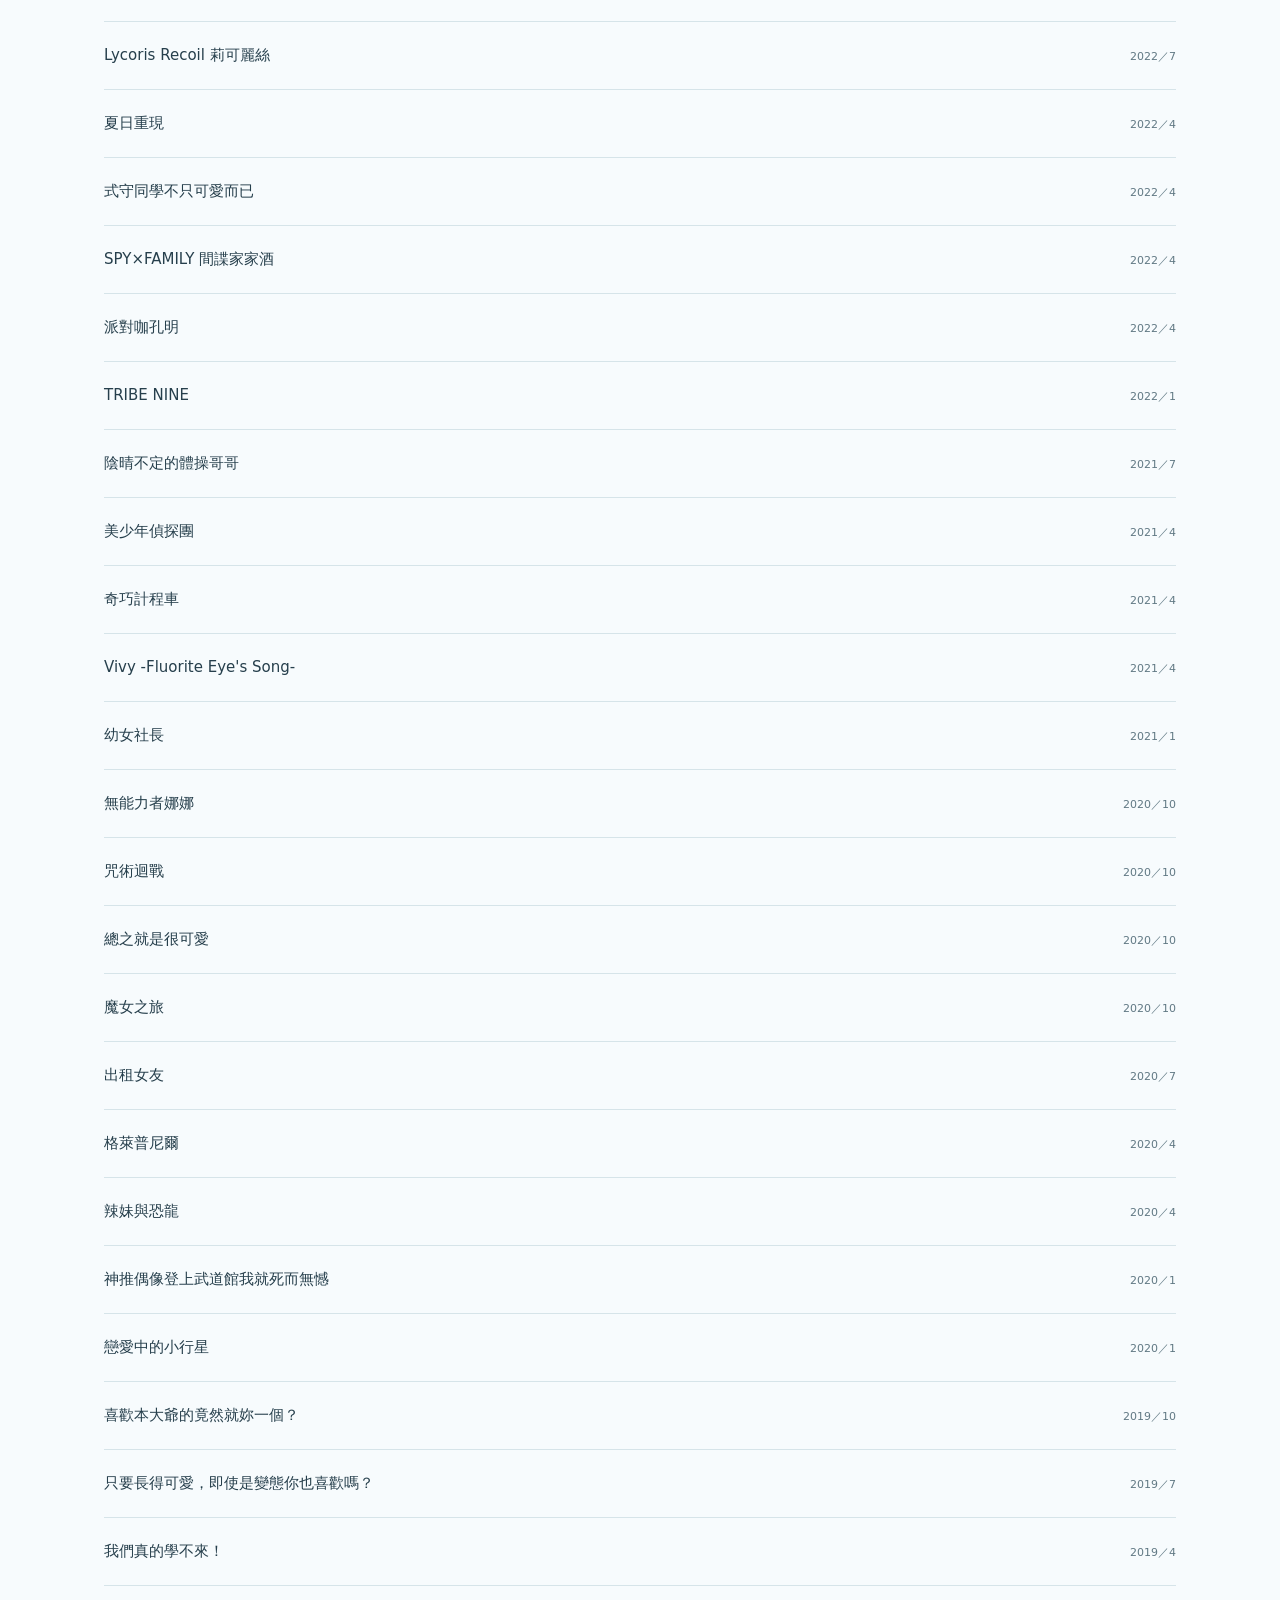
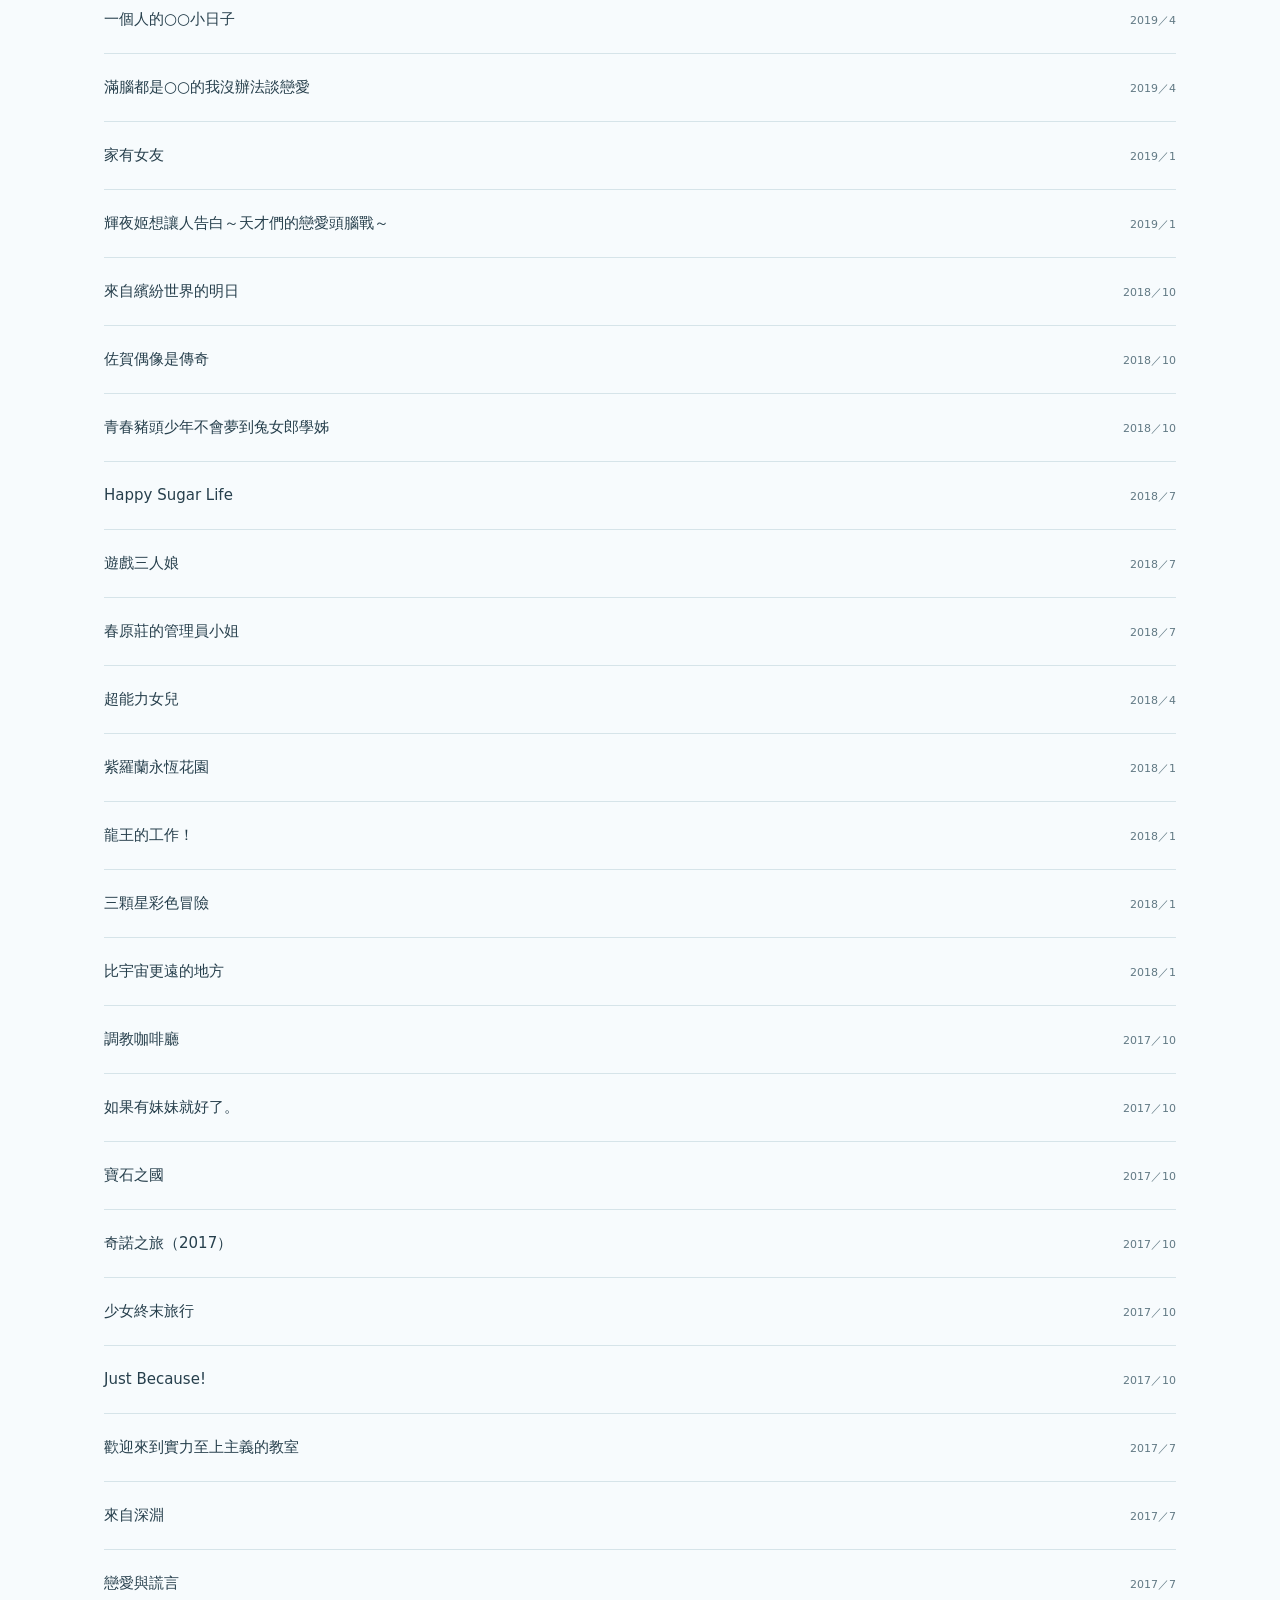
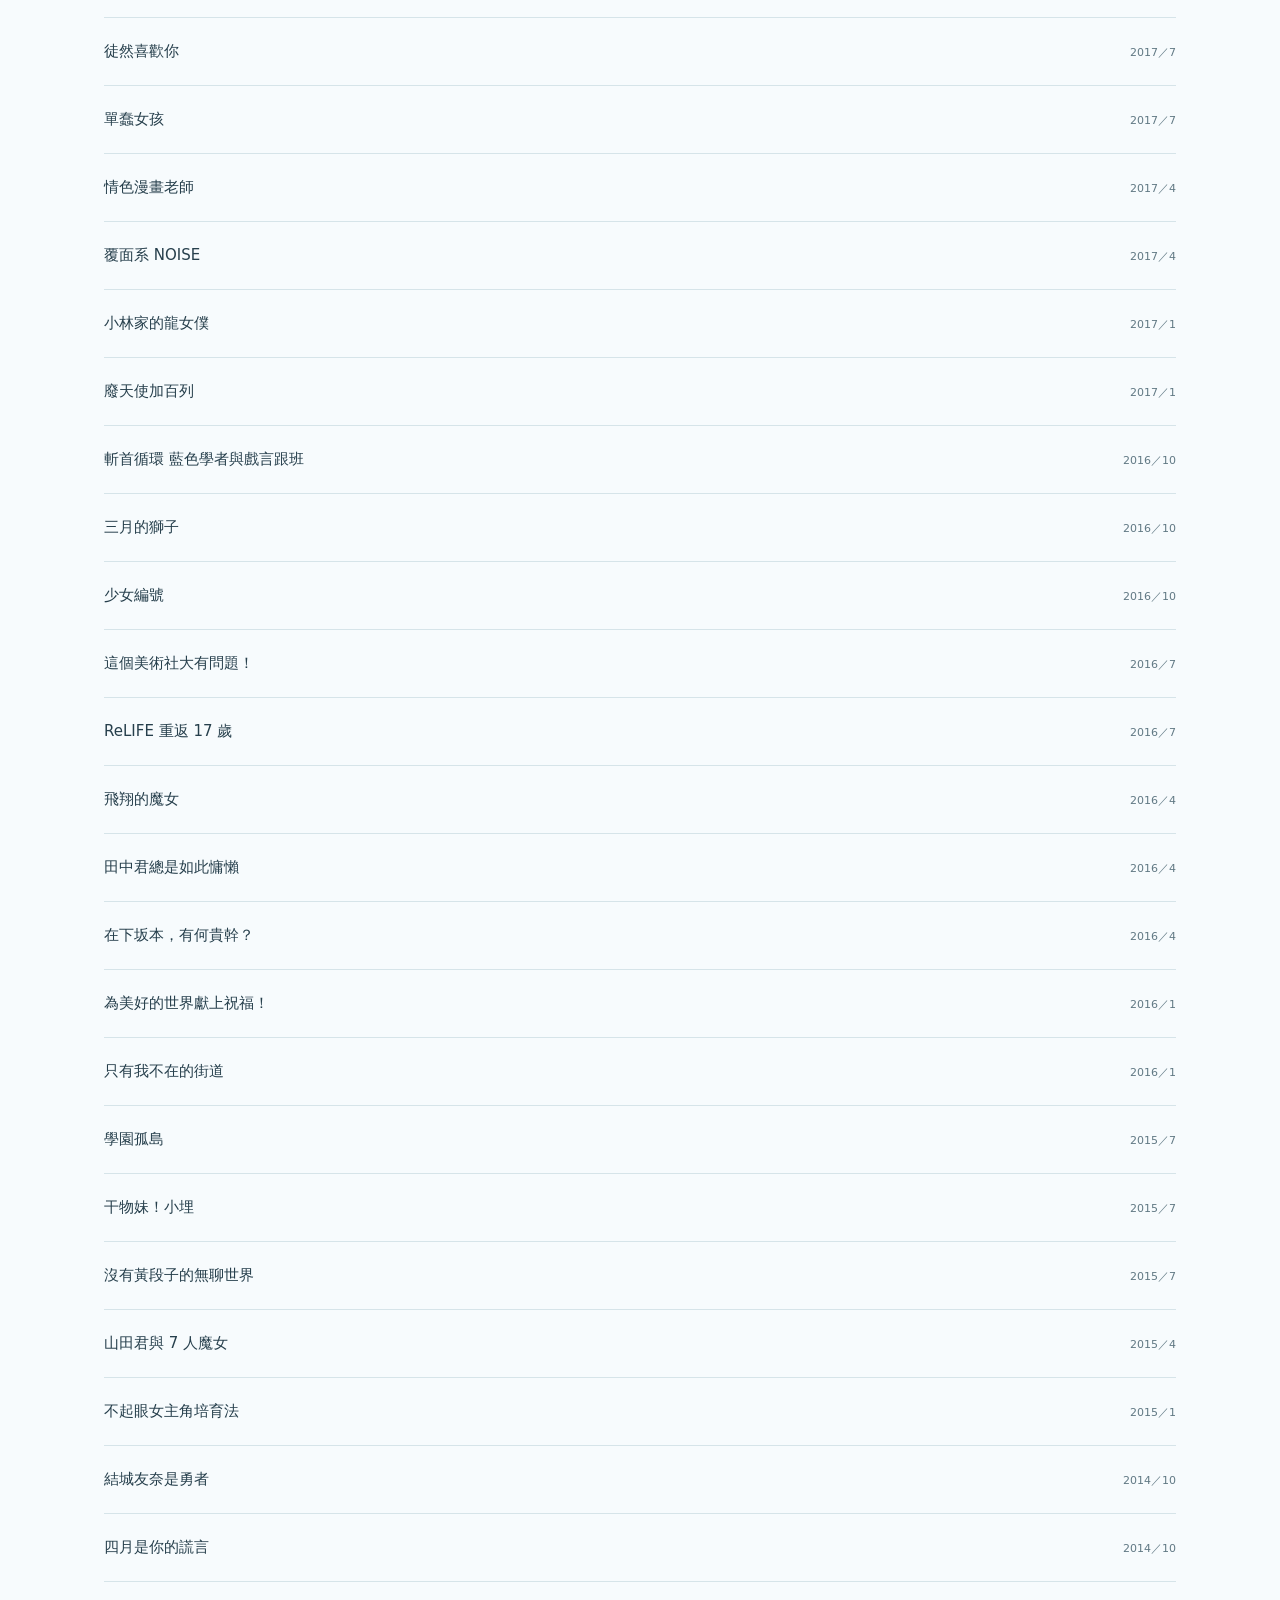
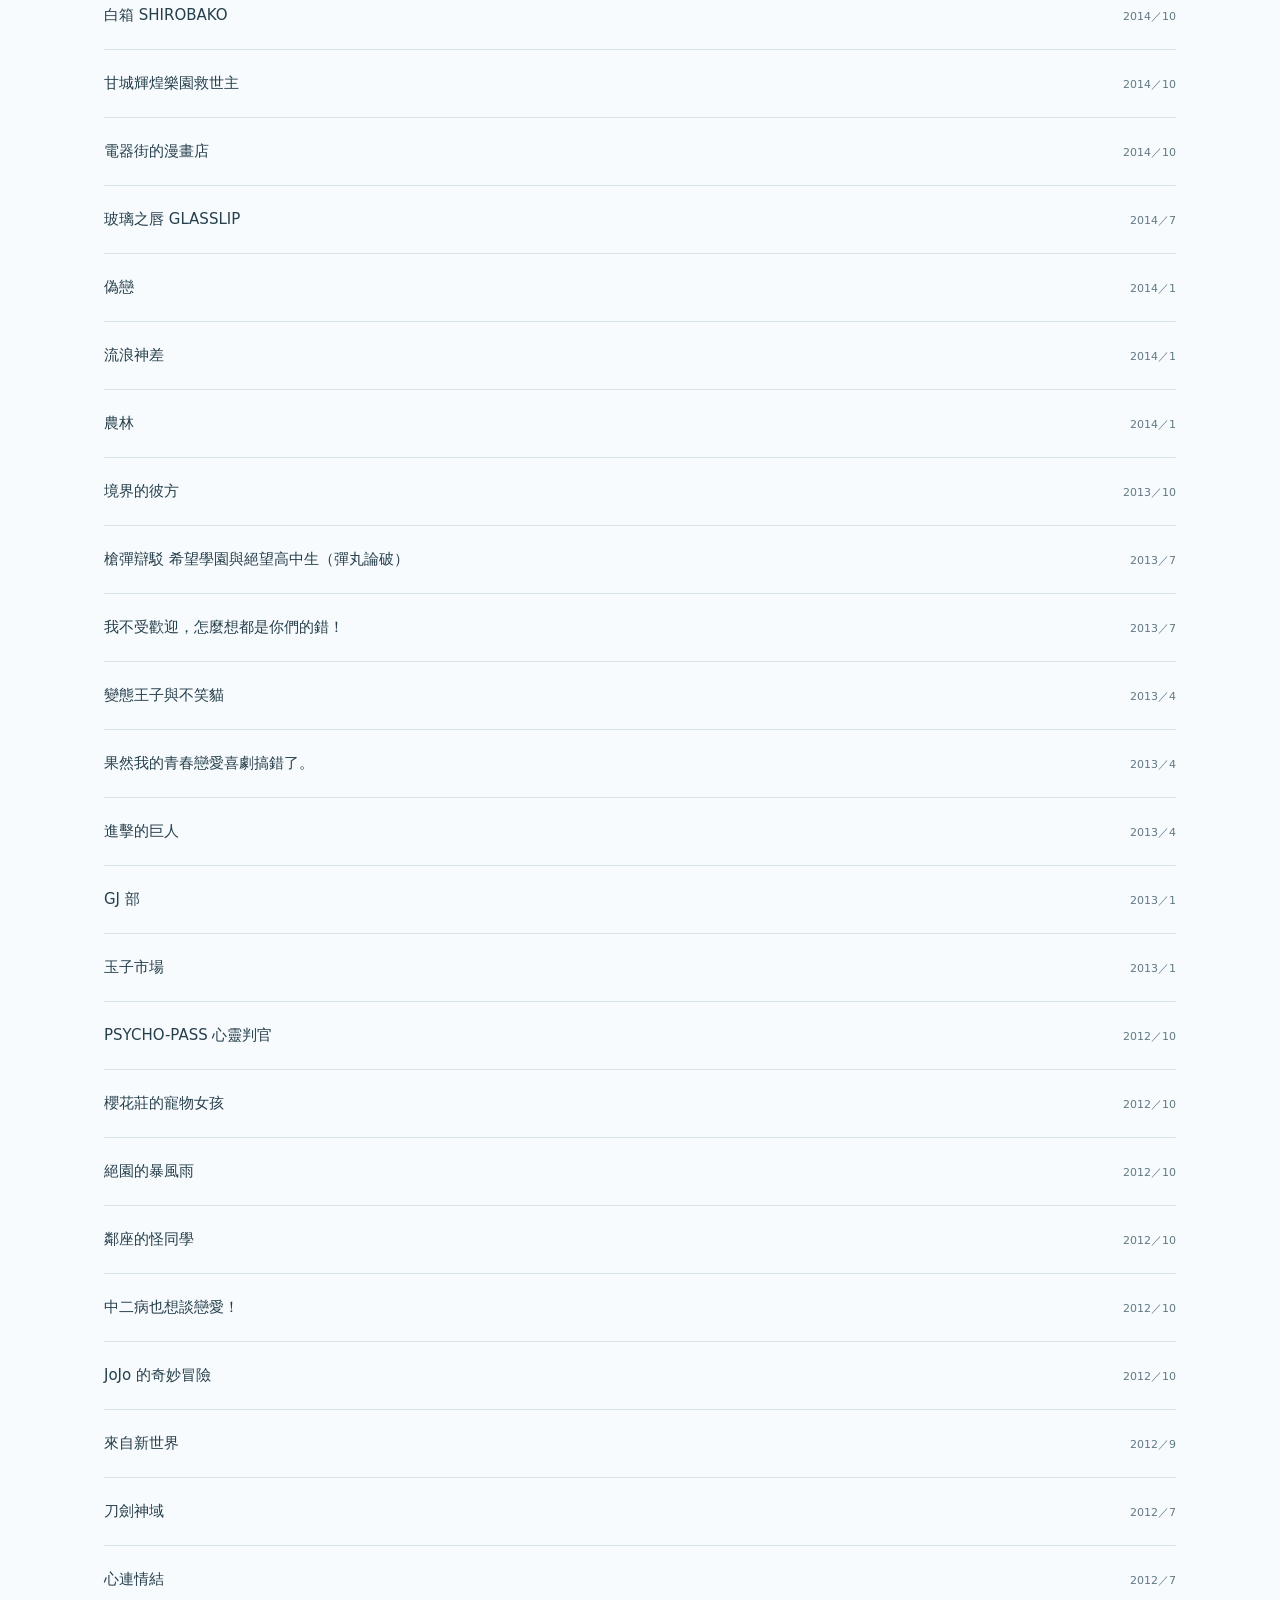
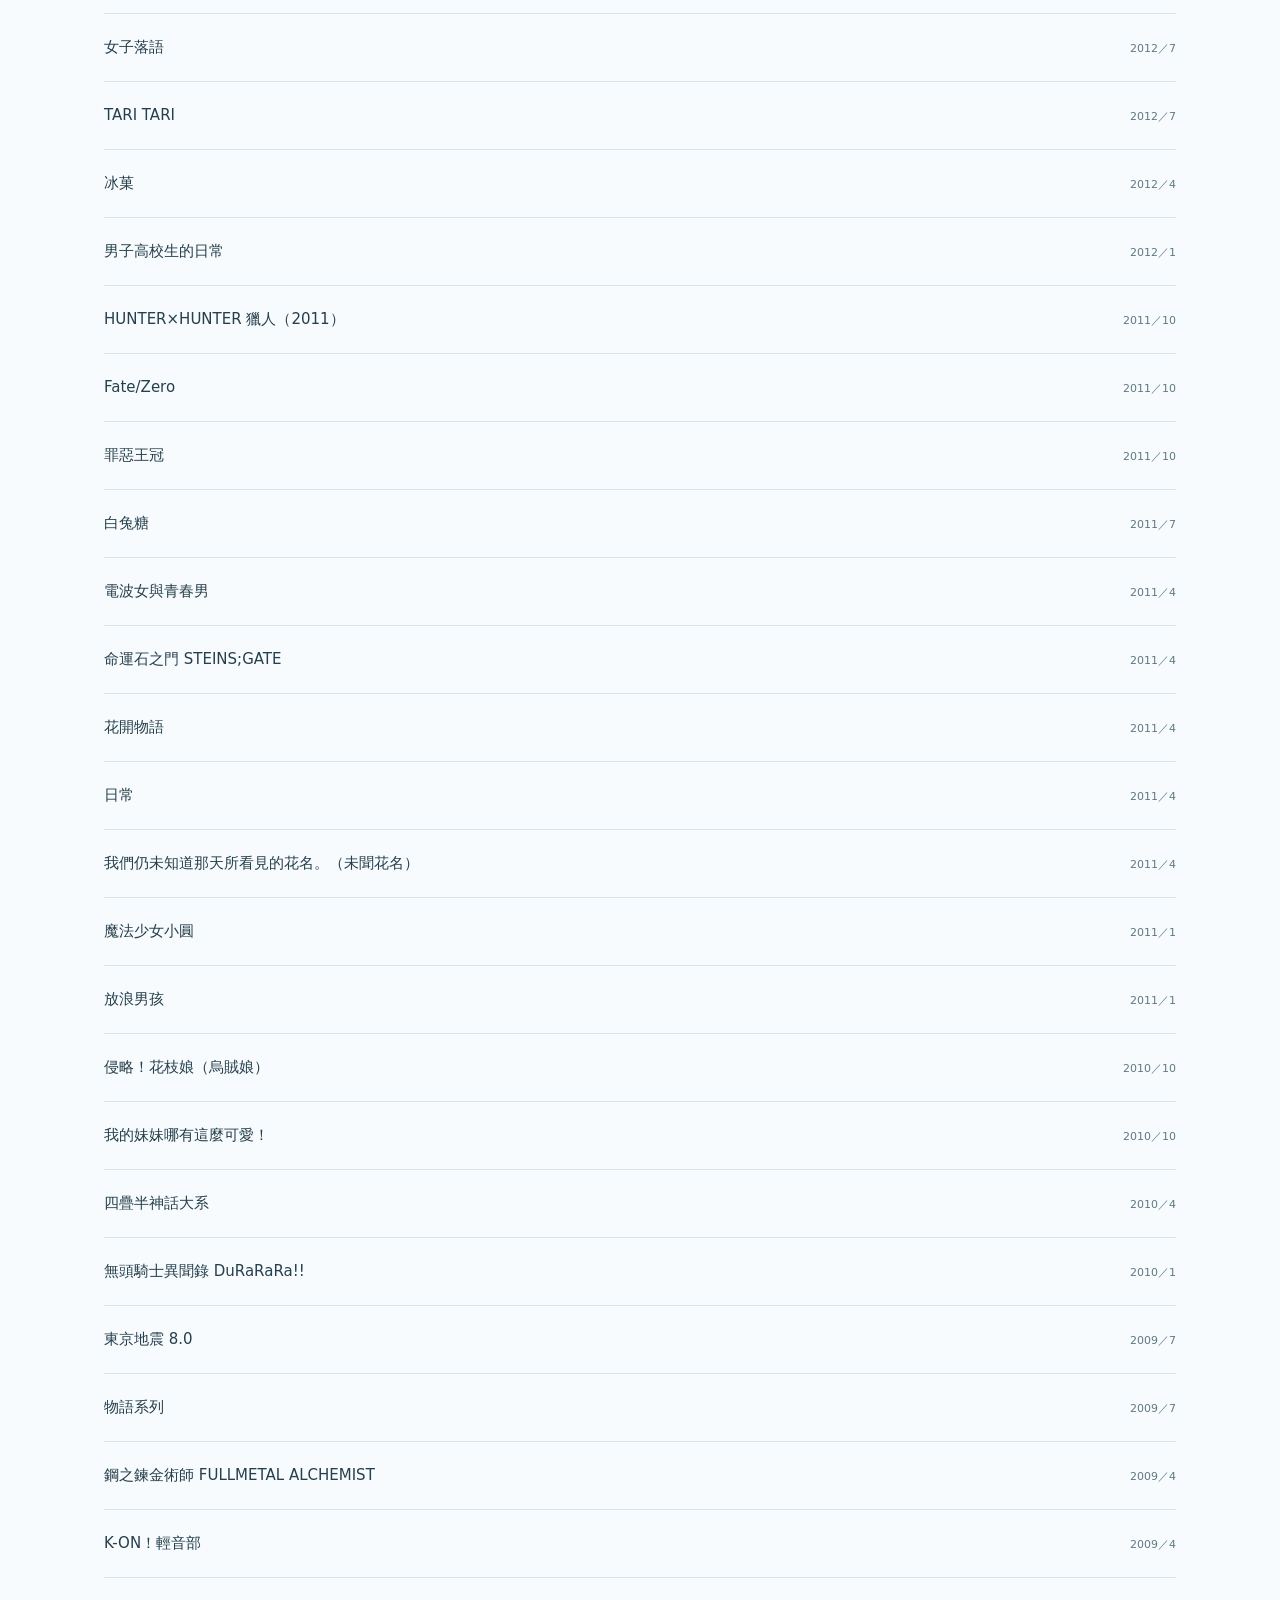
==== commit 07e38458: "Add Cyberpunk Edgerunners 2 to journal" ====
--- a/site/index.html
+++ b/site/index.html
@@ -10,7 +10,7 @@
   <title>動漫手札｜把喜歡的故事，留在這裡</title>
   <link rel="icon" href="./favicon.svg?v=8760fb6e76f0" type="image/svg+xml">
   <link rel="stylesheet" href="./style.css?v=cd7ce35704ad">
-  <script src="./entries.js?v=f892bea80ba4" defer></script>
+  <script src="./entries.js?v=094a09b88e5b" defer></script>
   <script src="./app.js?v=db36dcaf7041" defer></script>
 </head>
 <body>
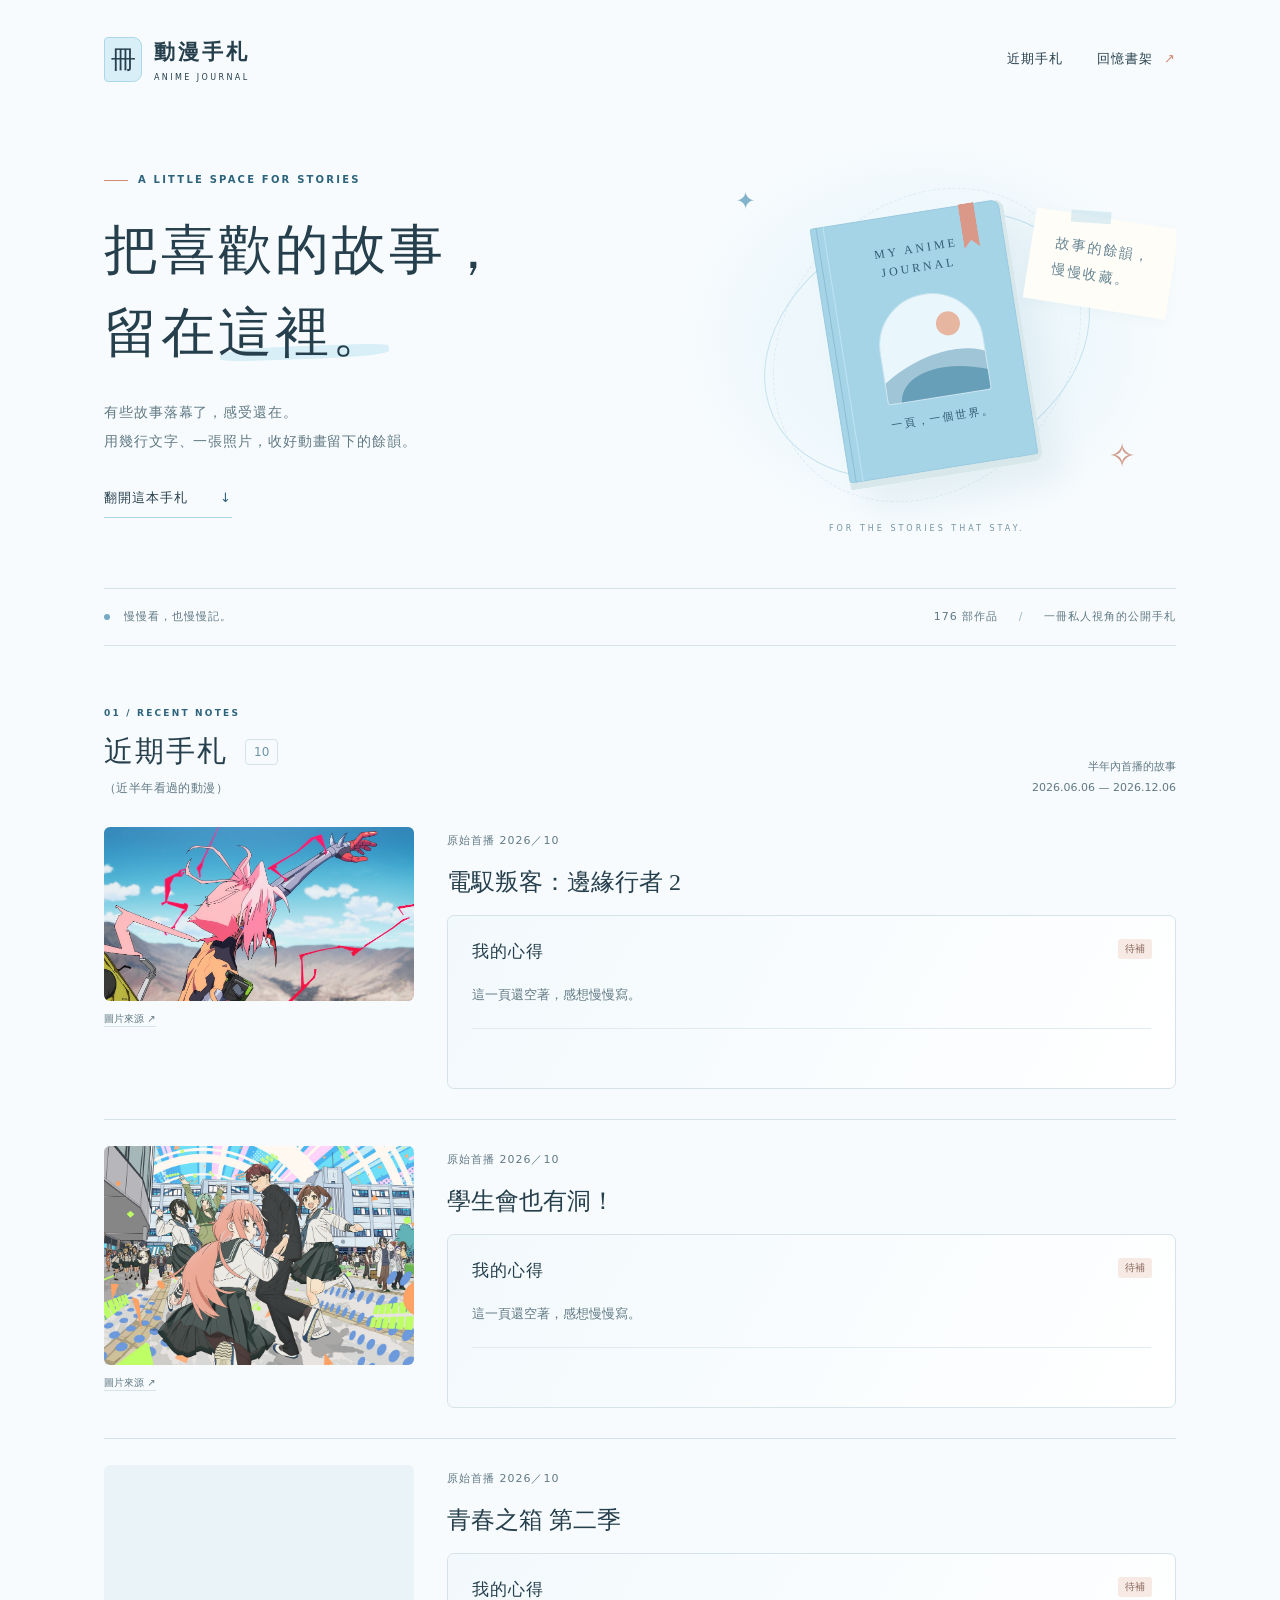
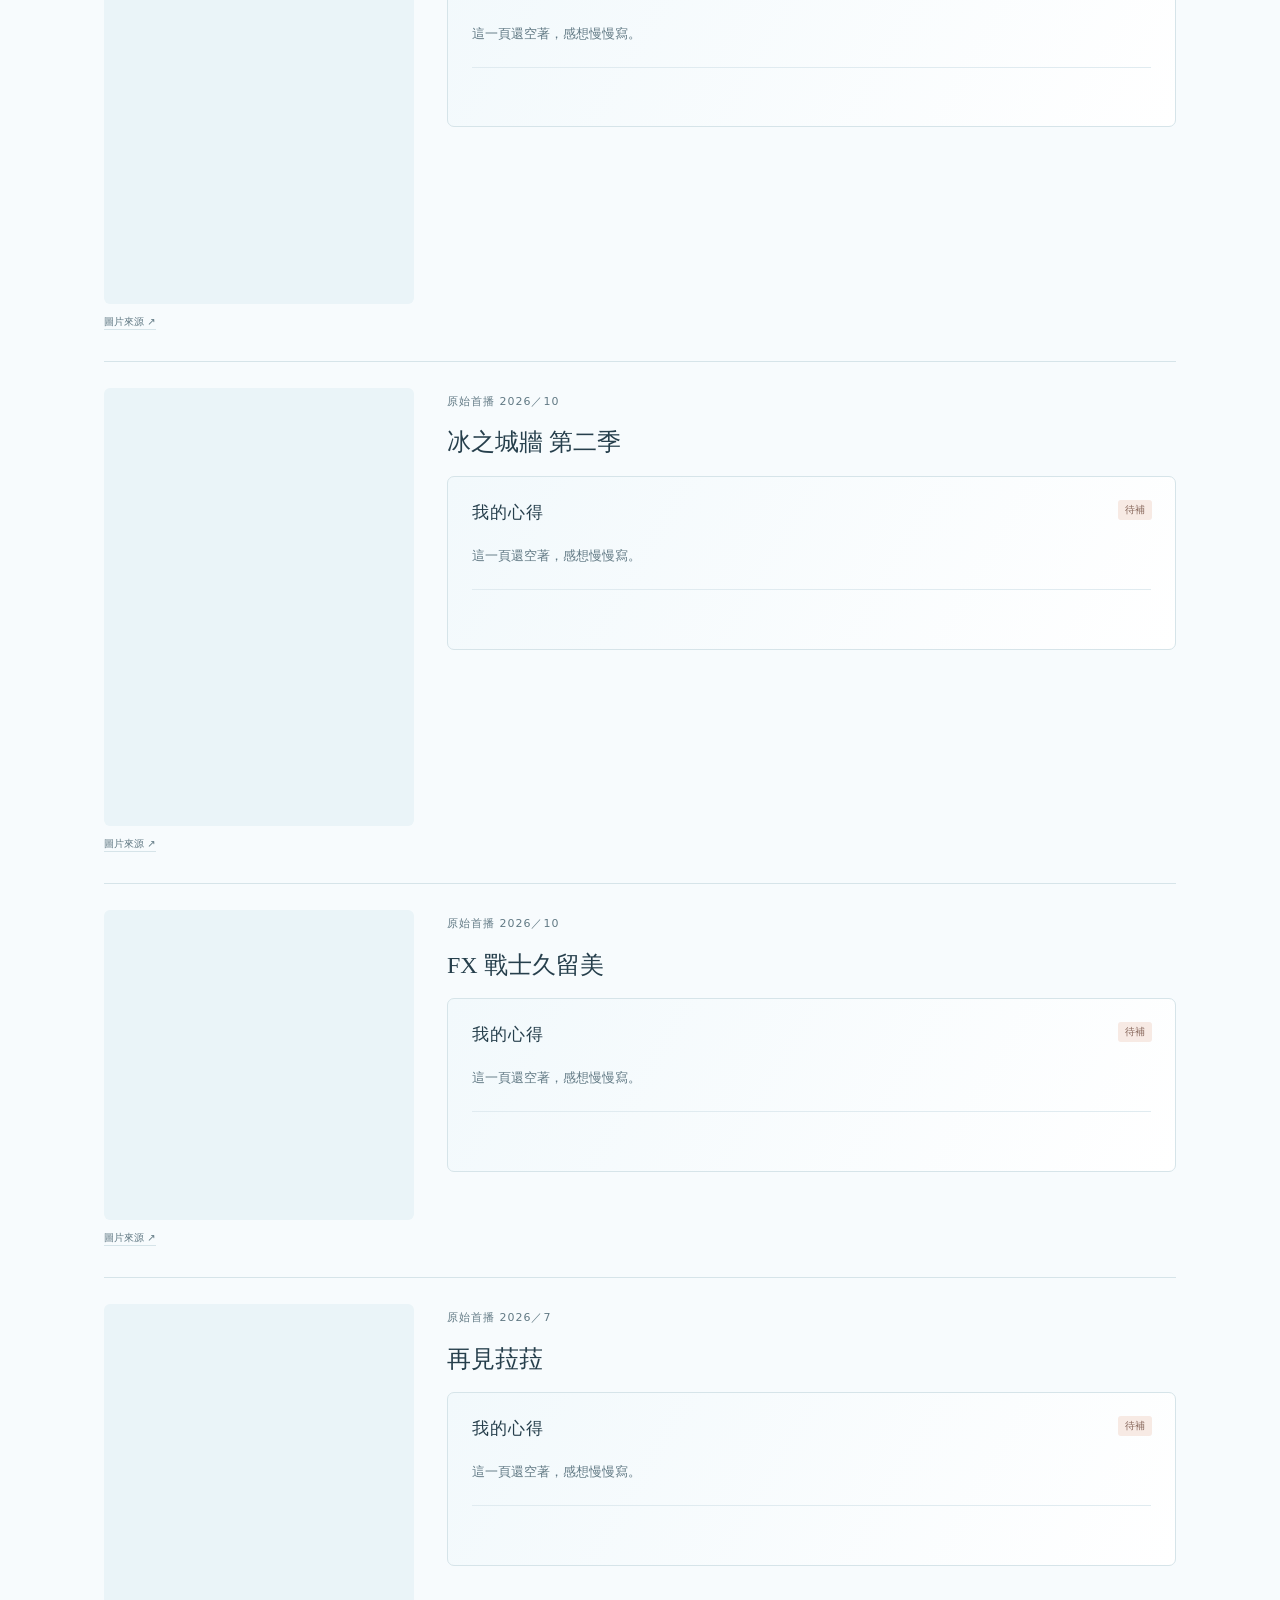
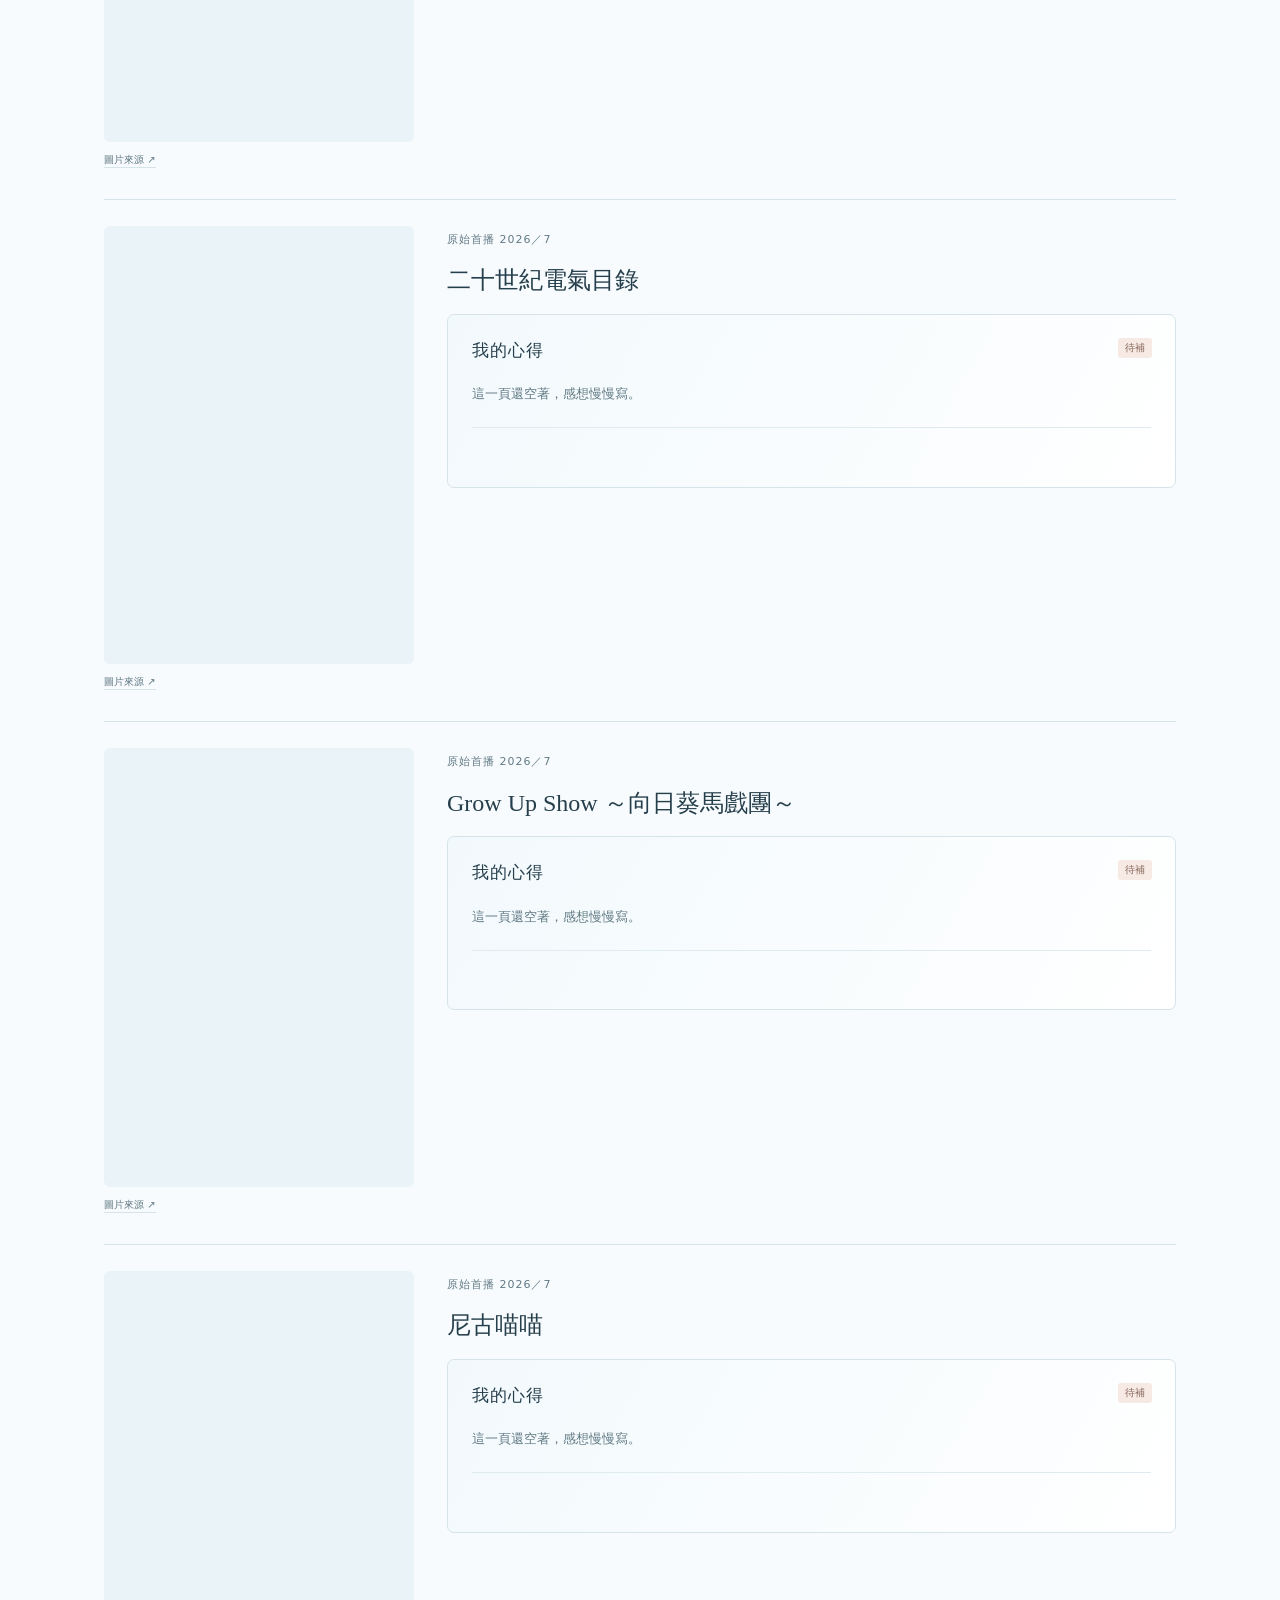
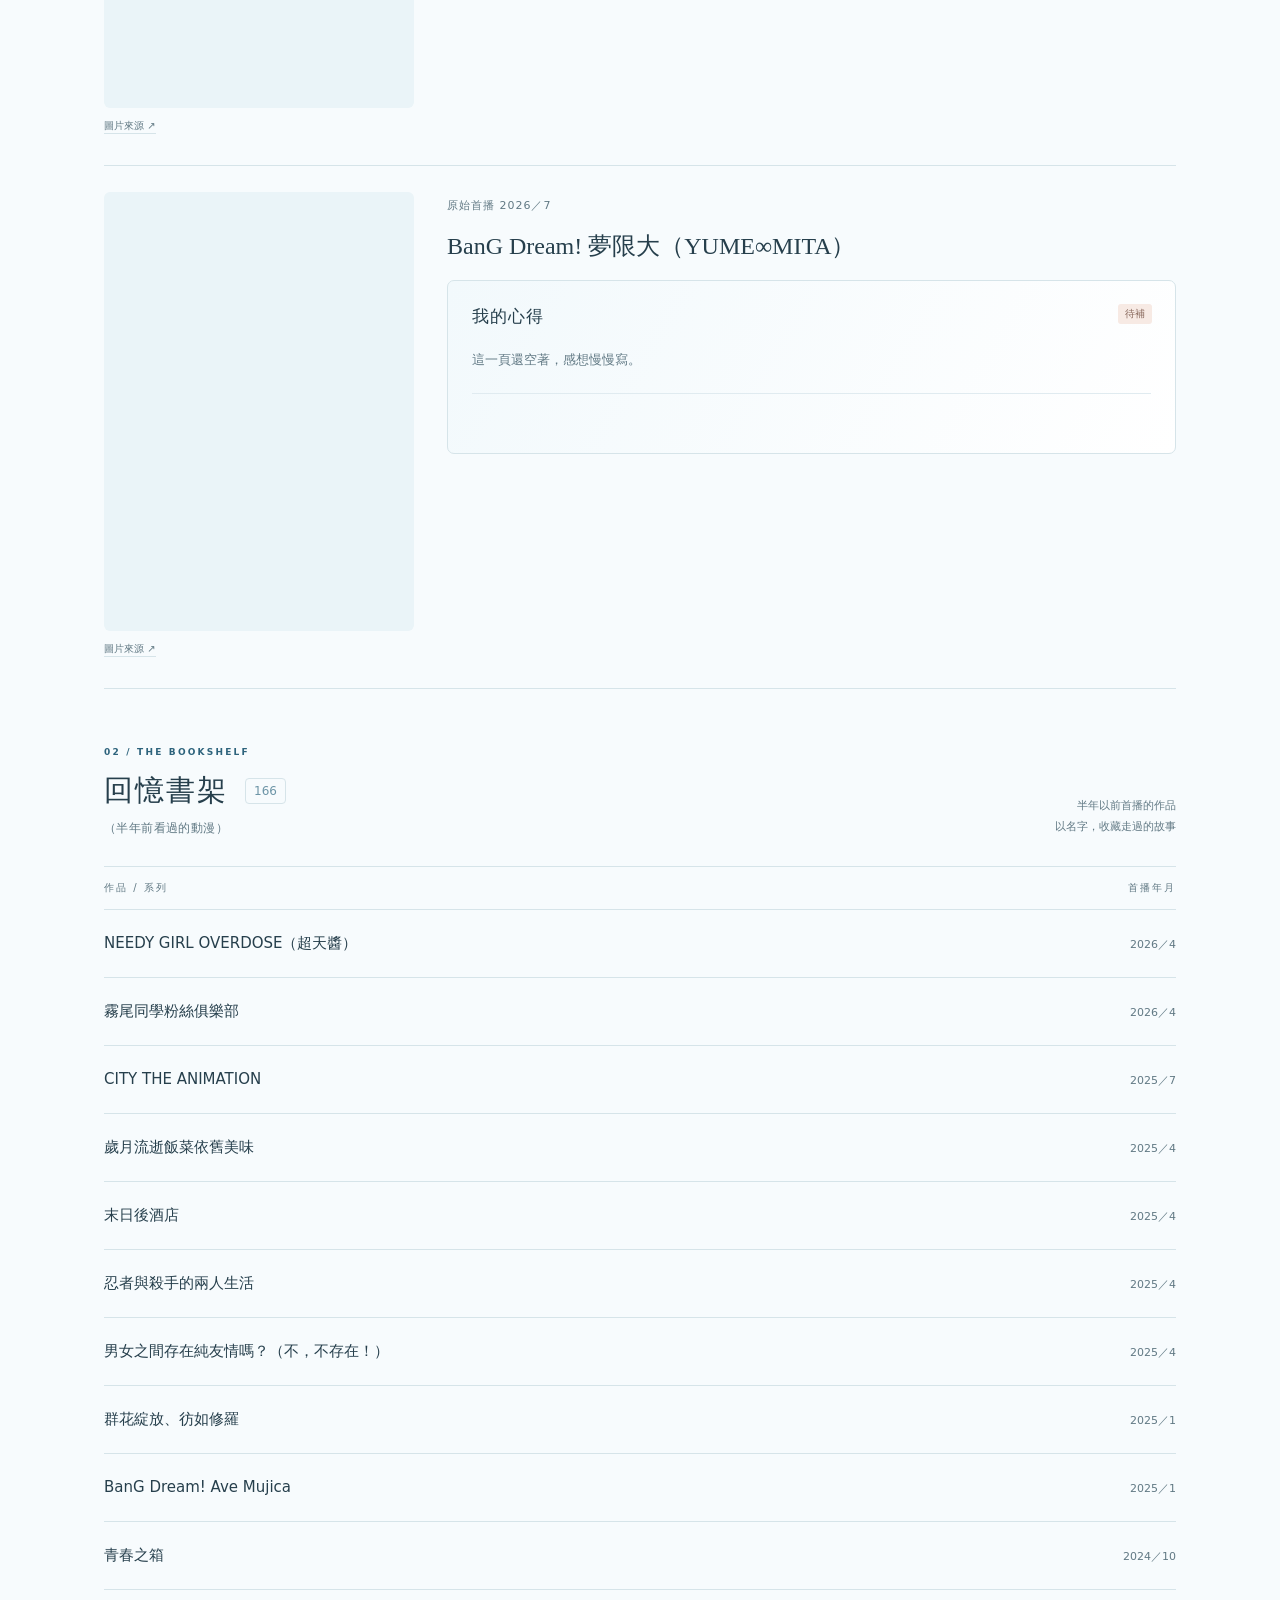
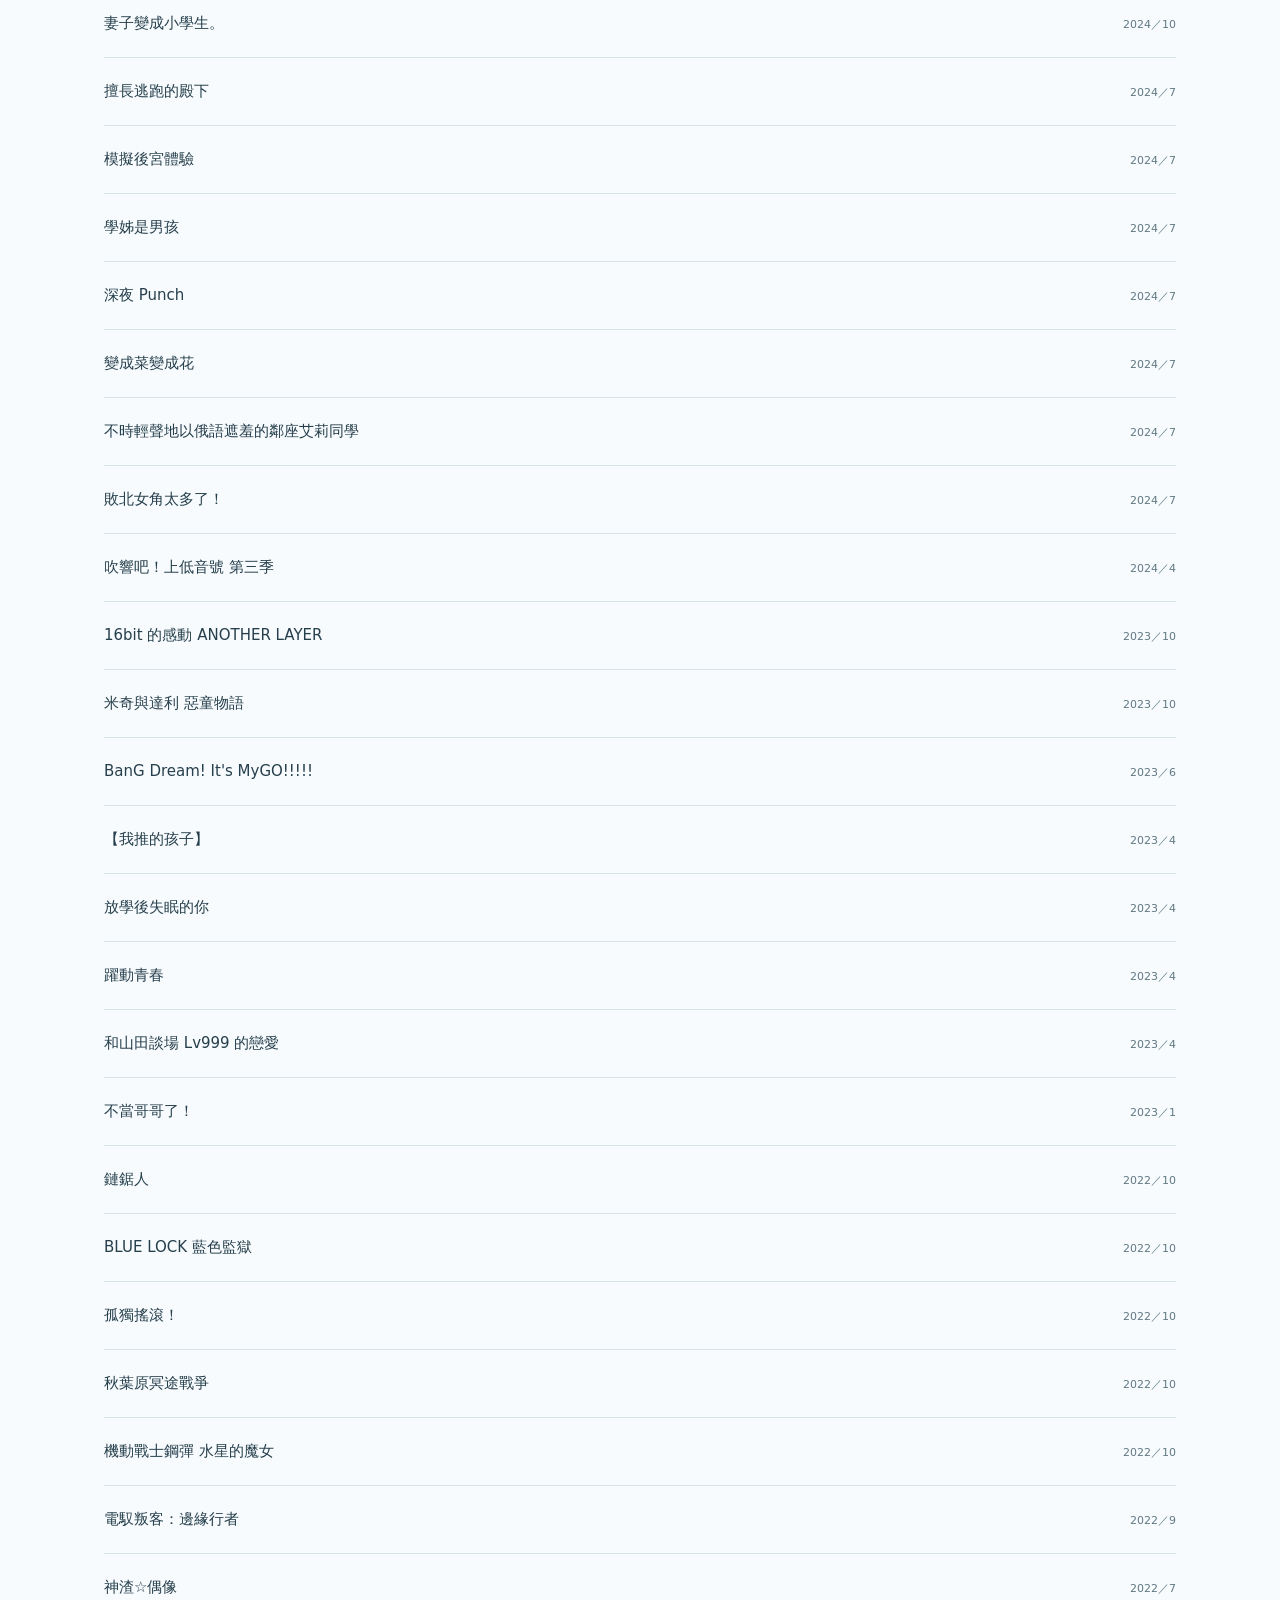
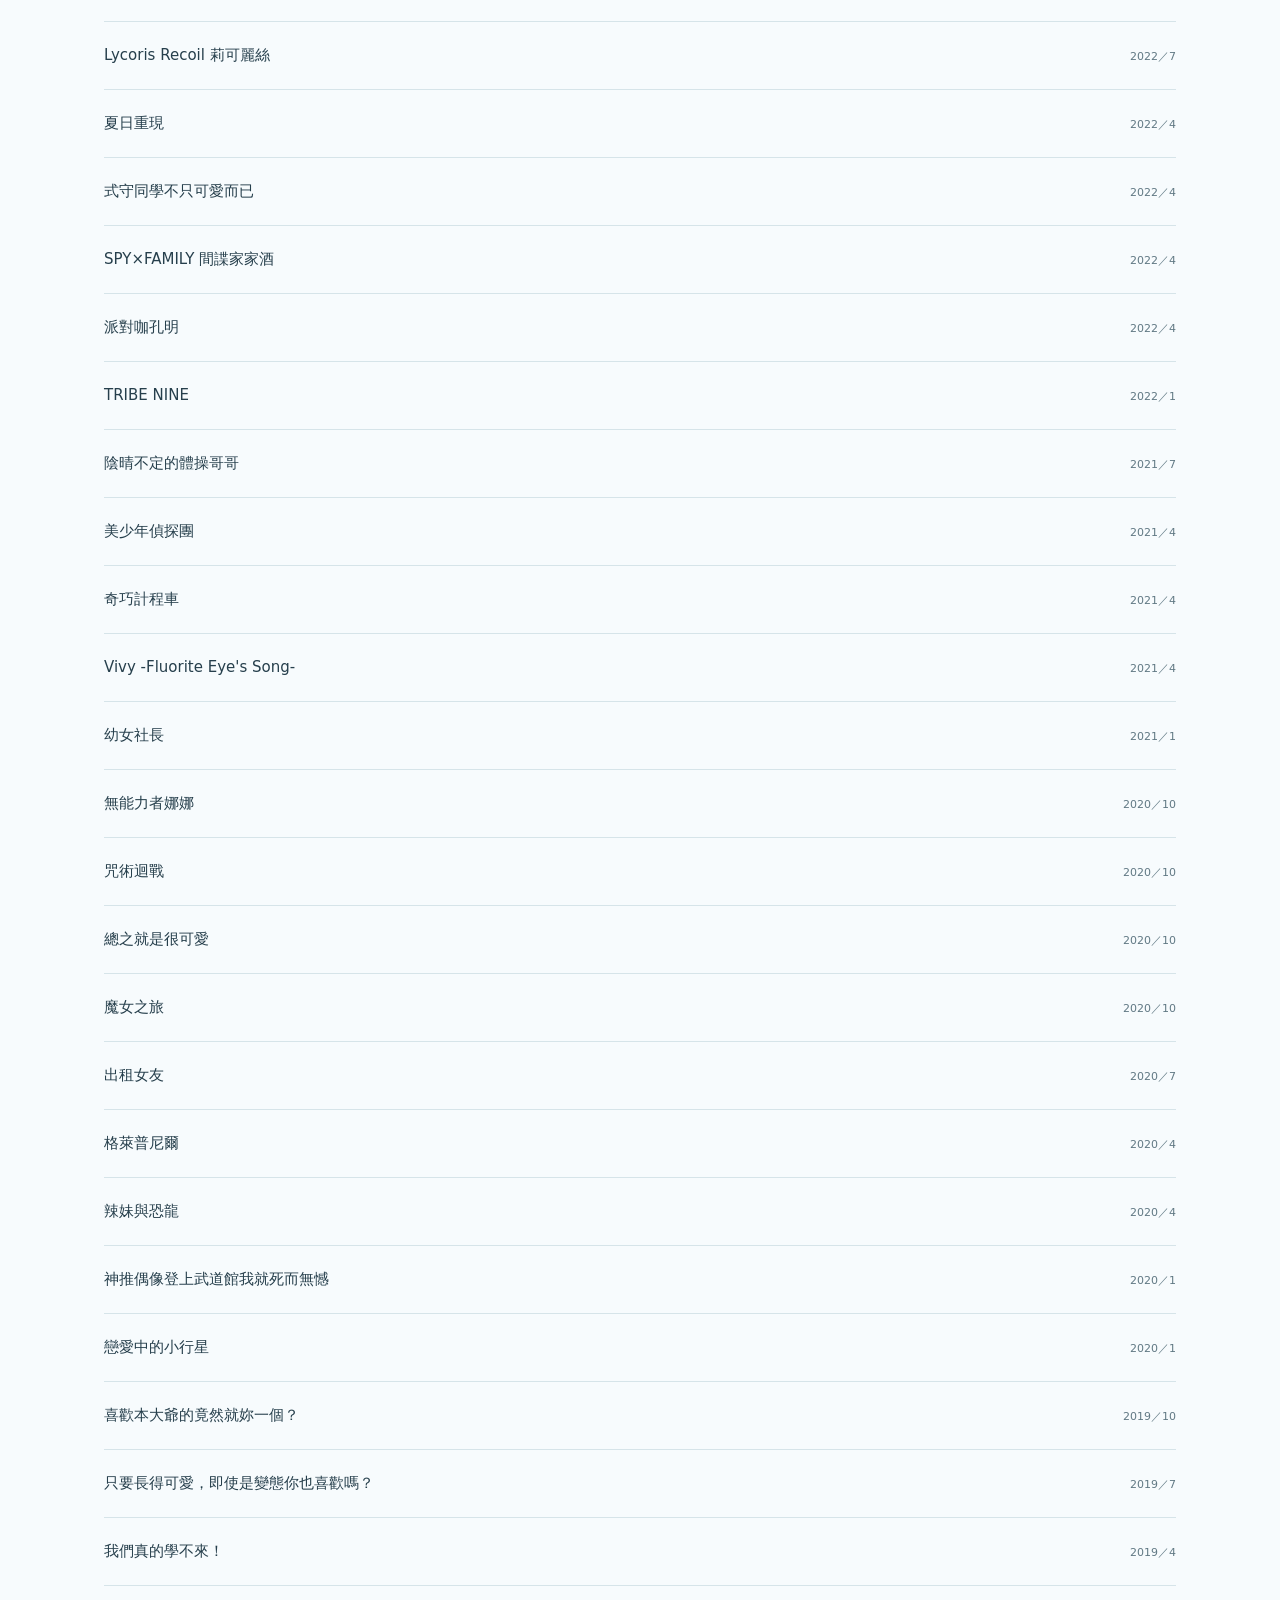
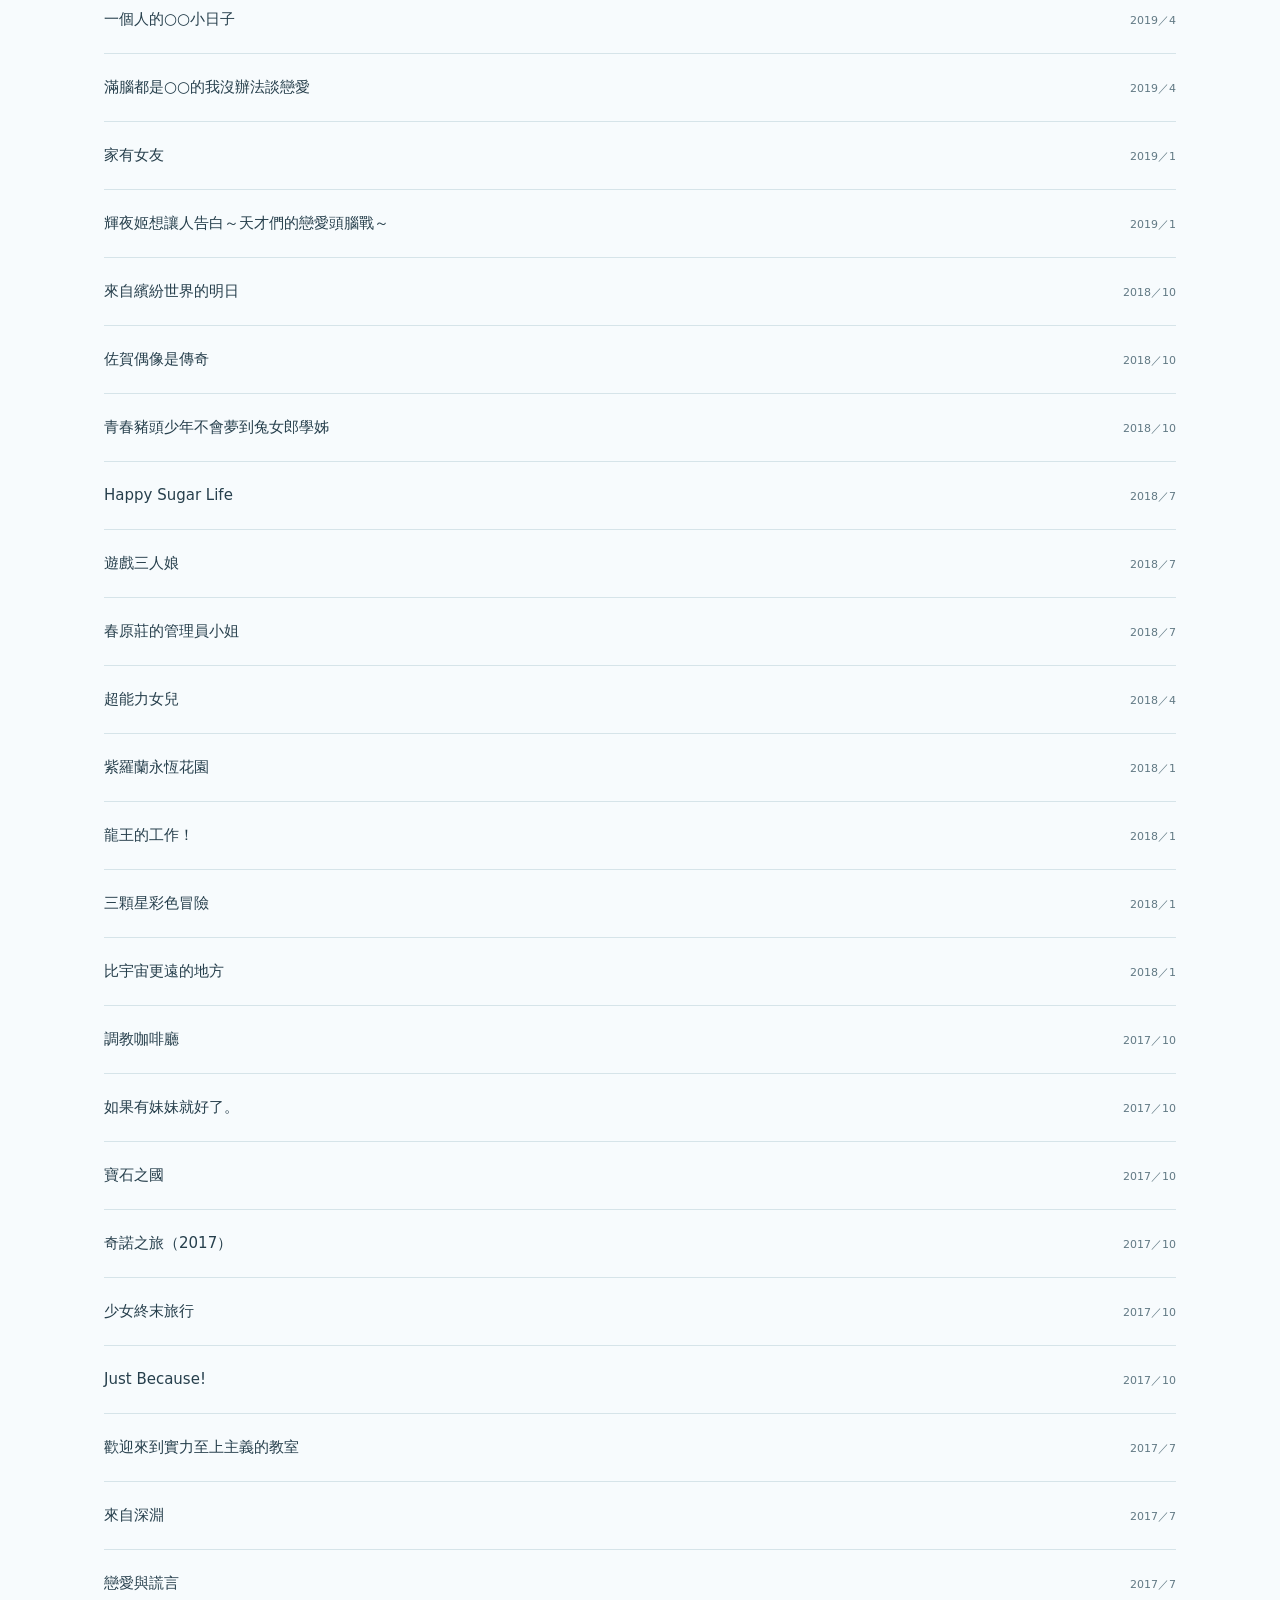
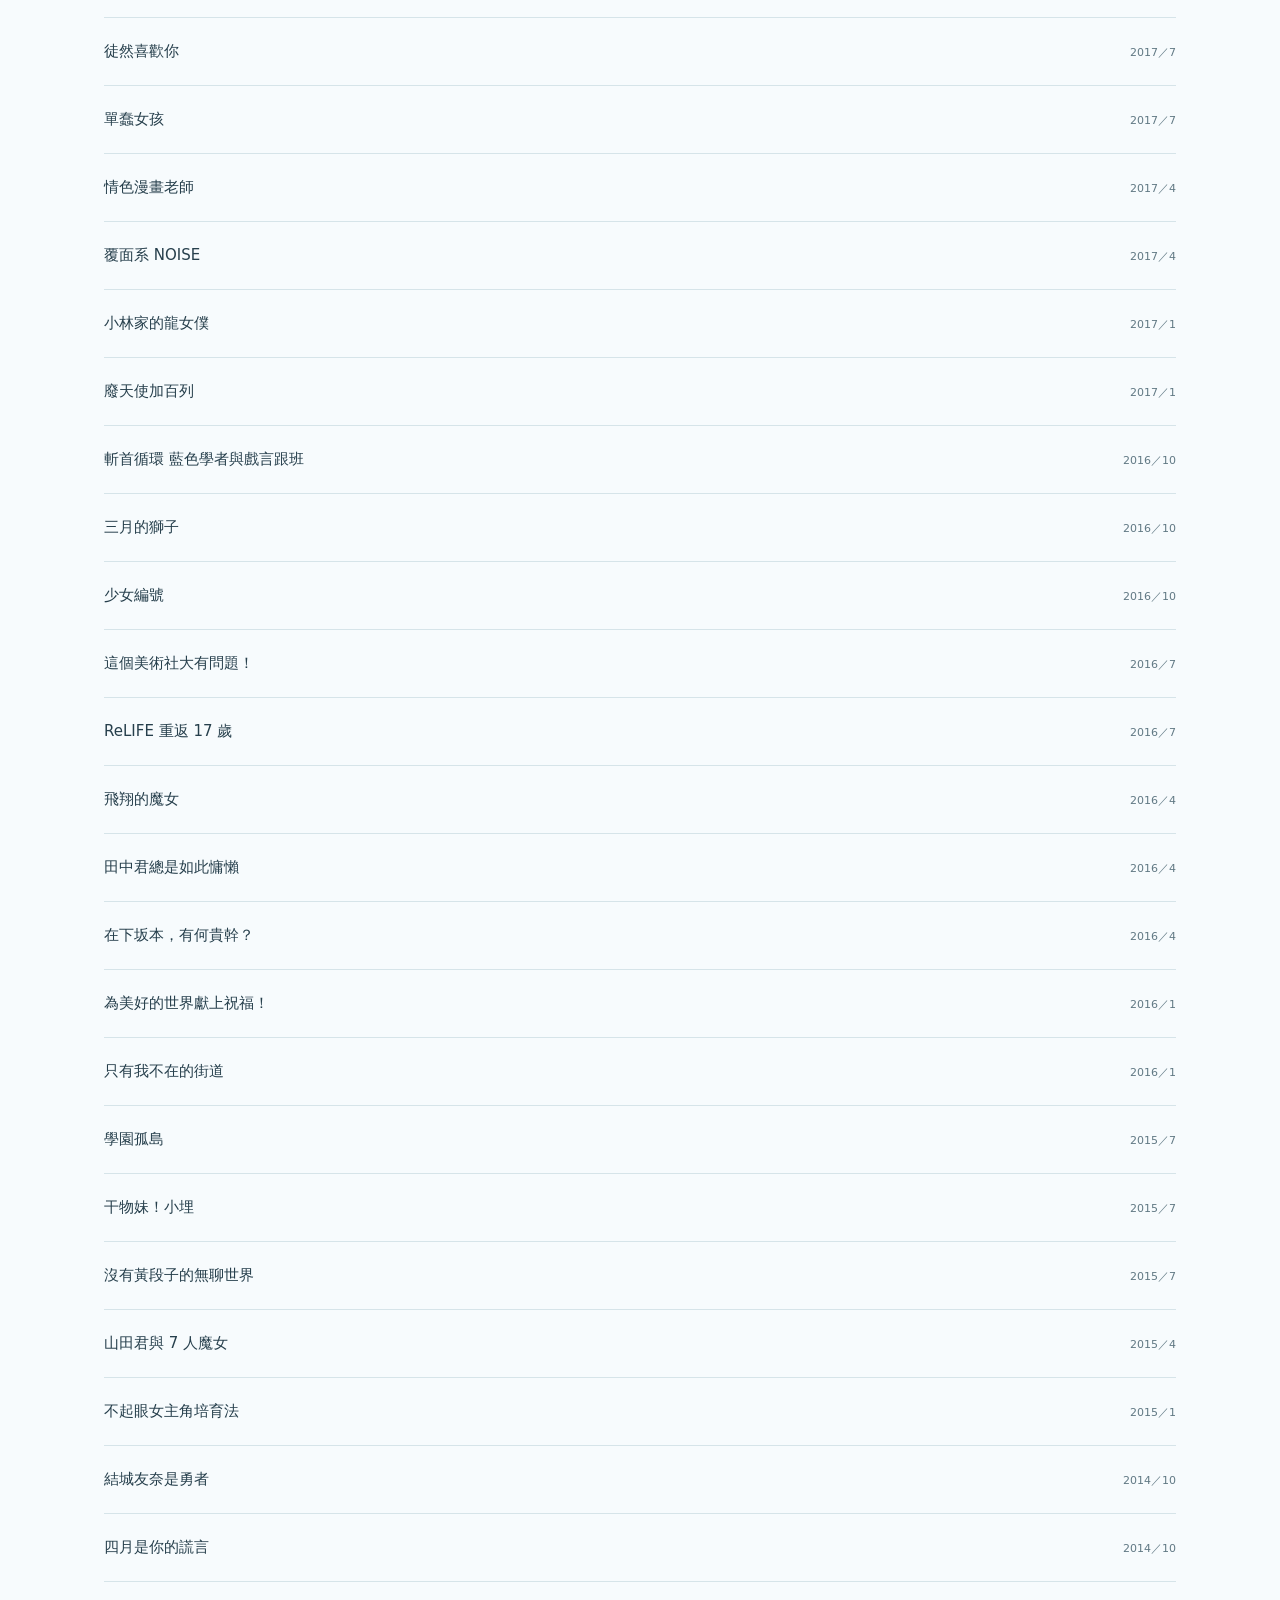
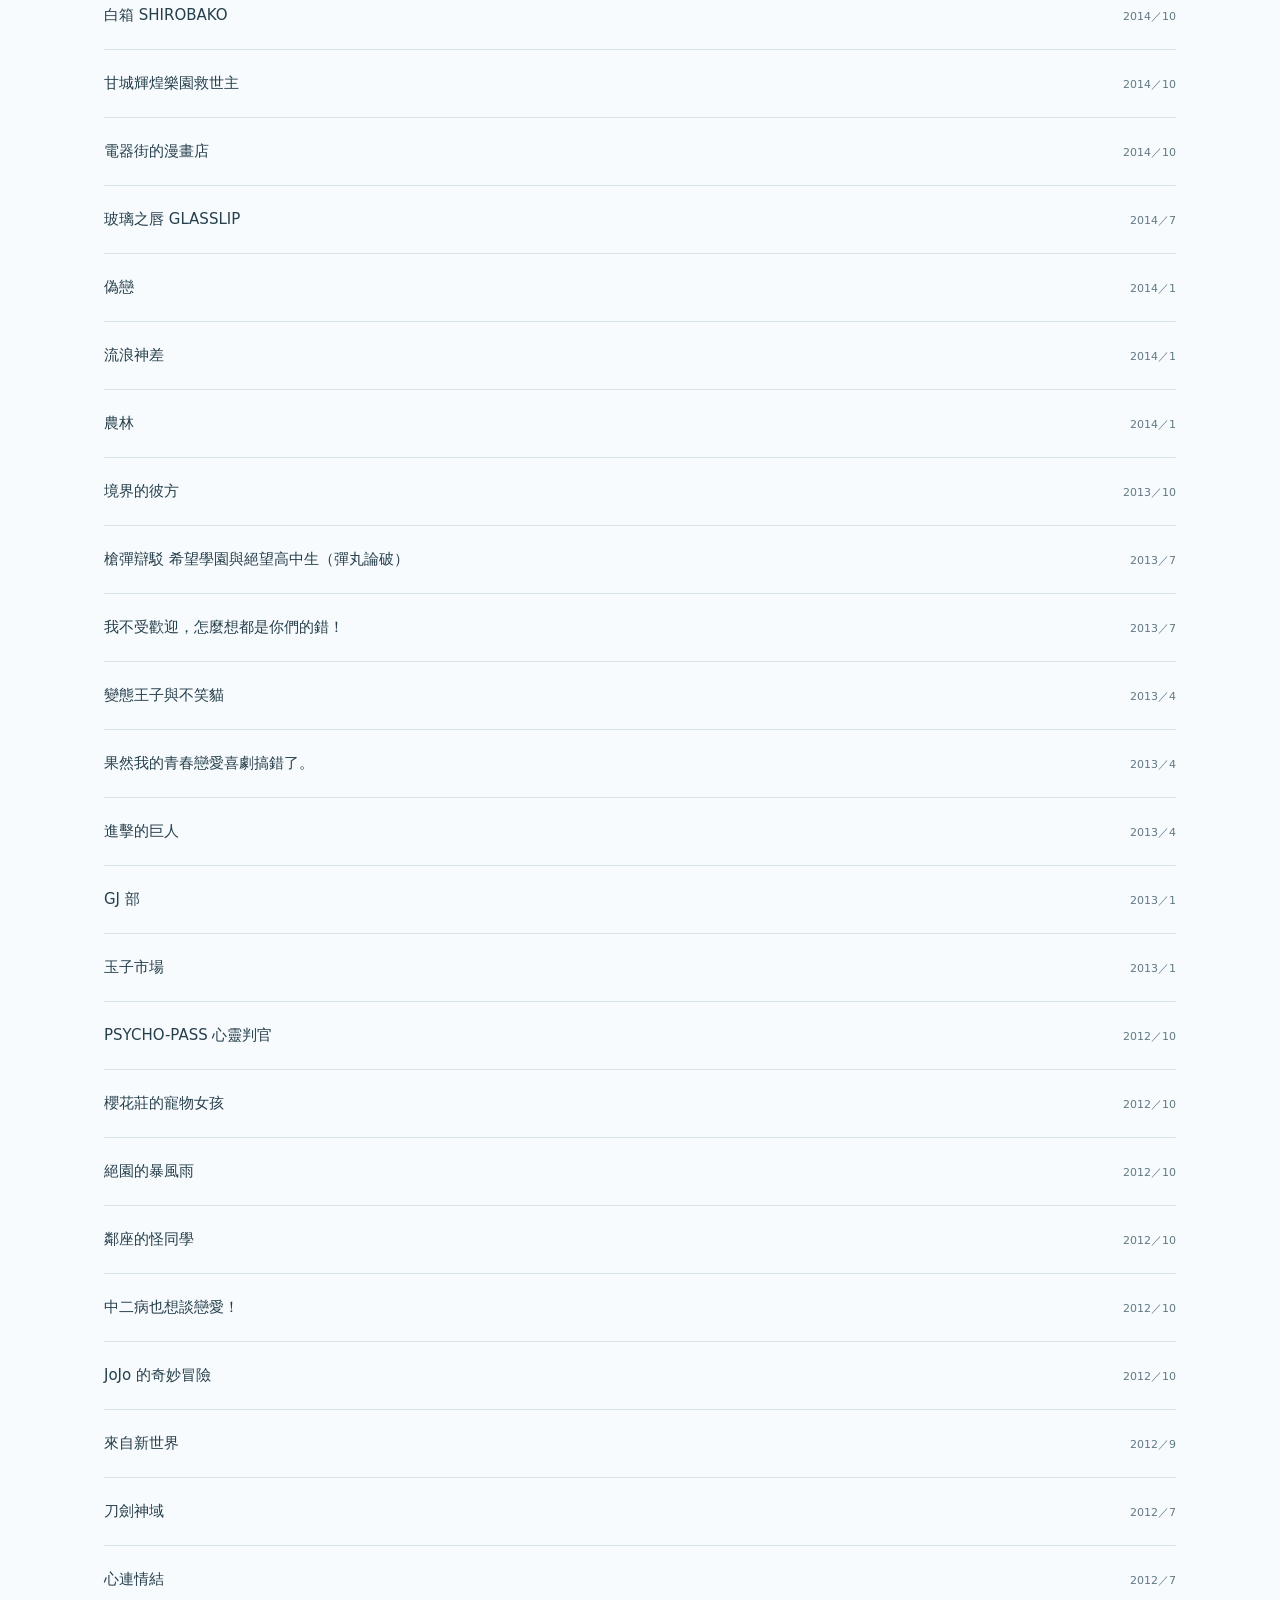
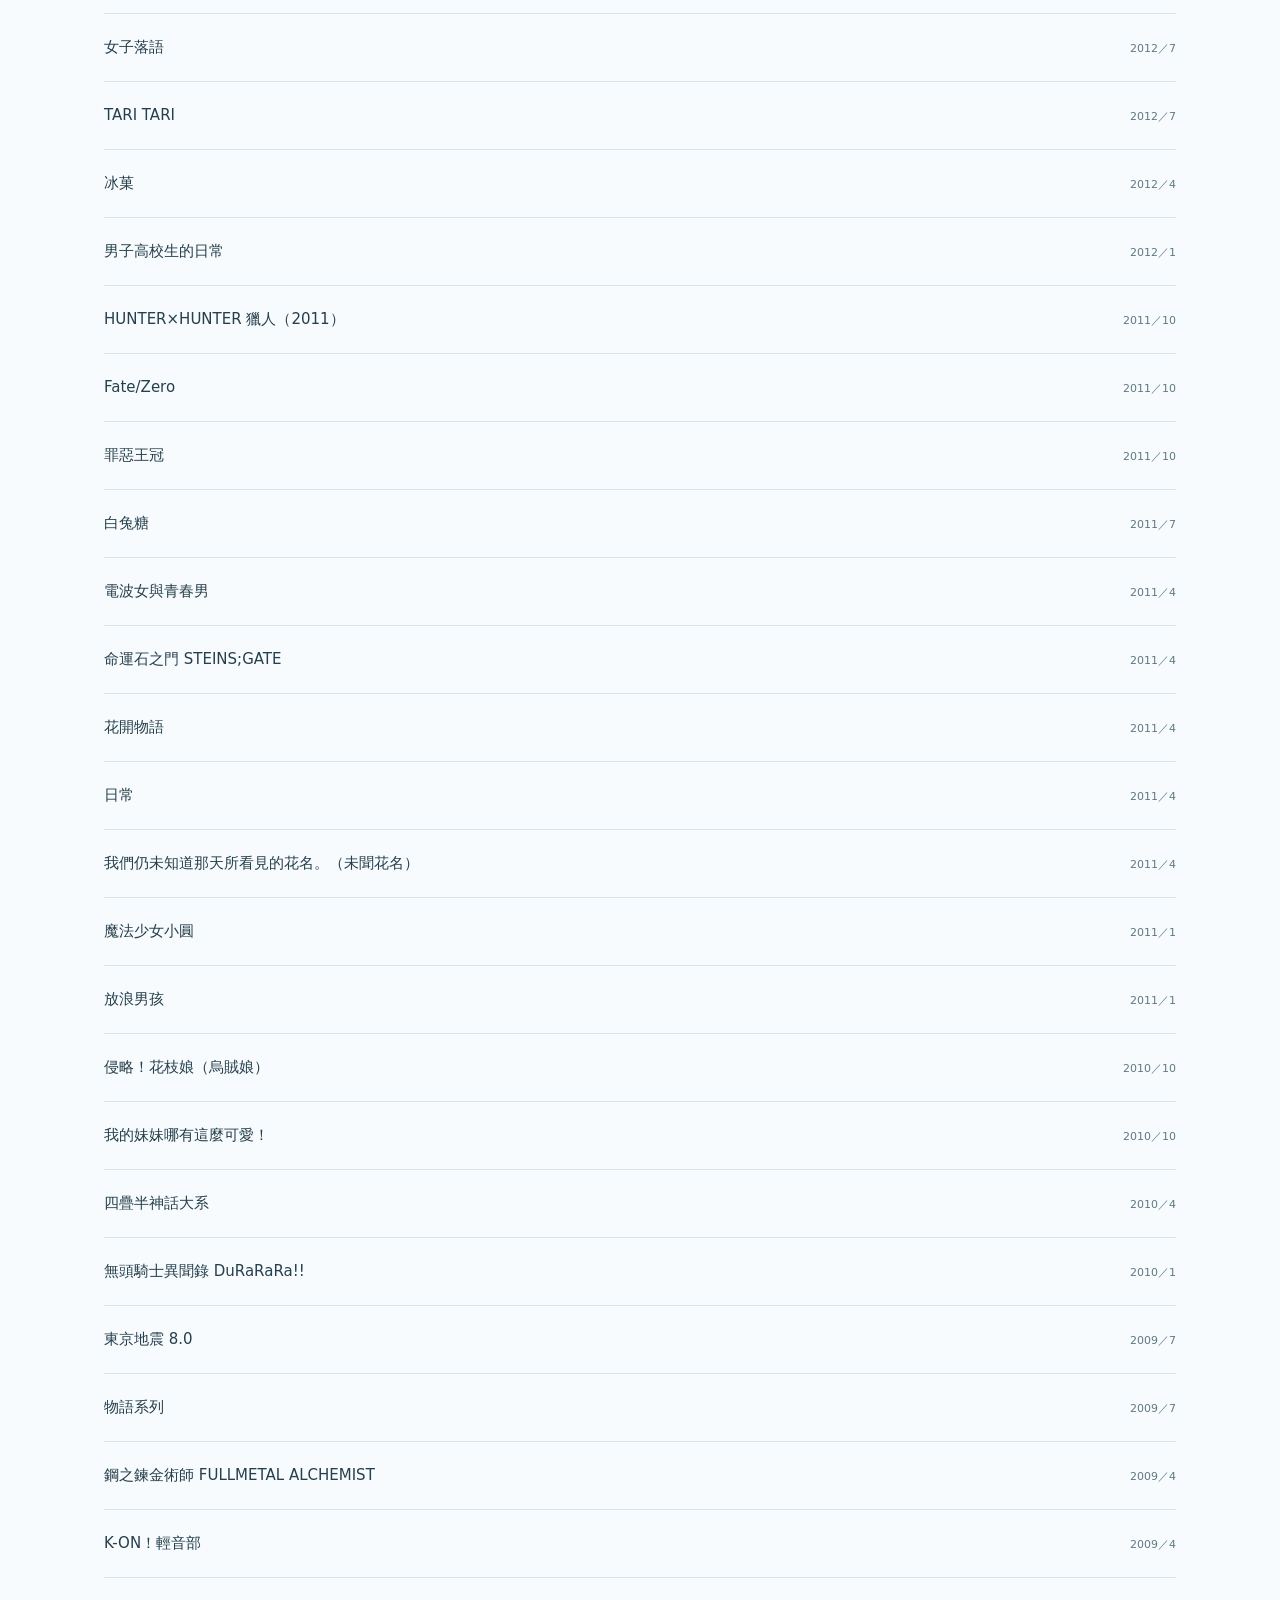
==== commit 2b9b1d7e: "Add official Edgerunners 2 artwork" ====
--- a/site/index.html
+++ b/site/index.html
@@ -10,7 +10,7 @@
   <title>動漫手札｜把喜歡的故事，留在這裡</title>
   <link rel="icon" href="./favicon.svg?v=8760fb6e76f0" type="image/svg+xml">
   <link rel="stylesheet" href="./style.css?v=cd7ce35704ad">
-  <script src="./entries.js?v=094a09b88e5b" defer></script>
+  <script src="./entries.js?v=18b32e1379d3" defer></script>
   <script src="./app.js?v=db36dcaf7041" defer></script>
 </head>
 <body>
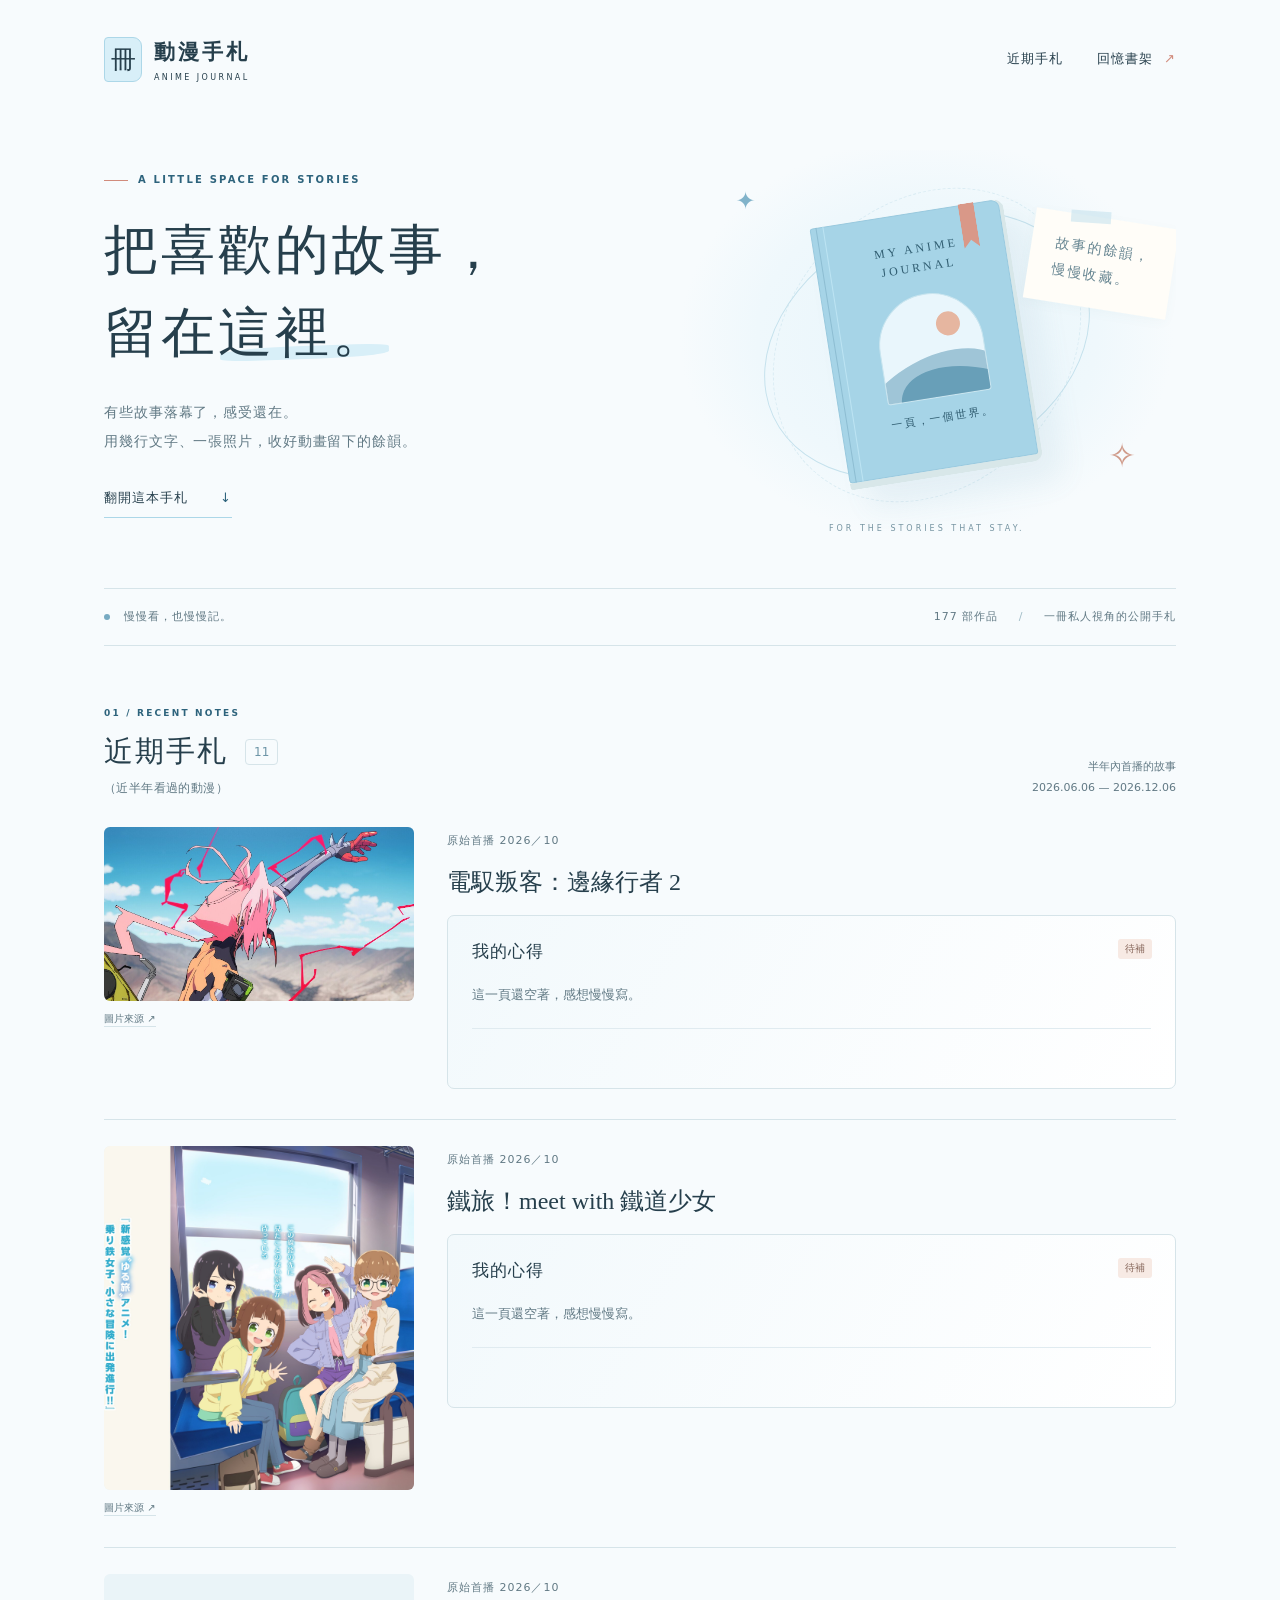
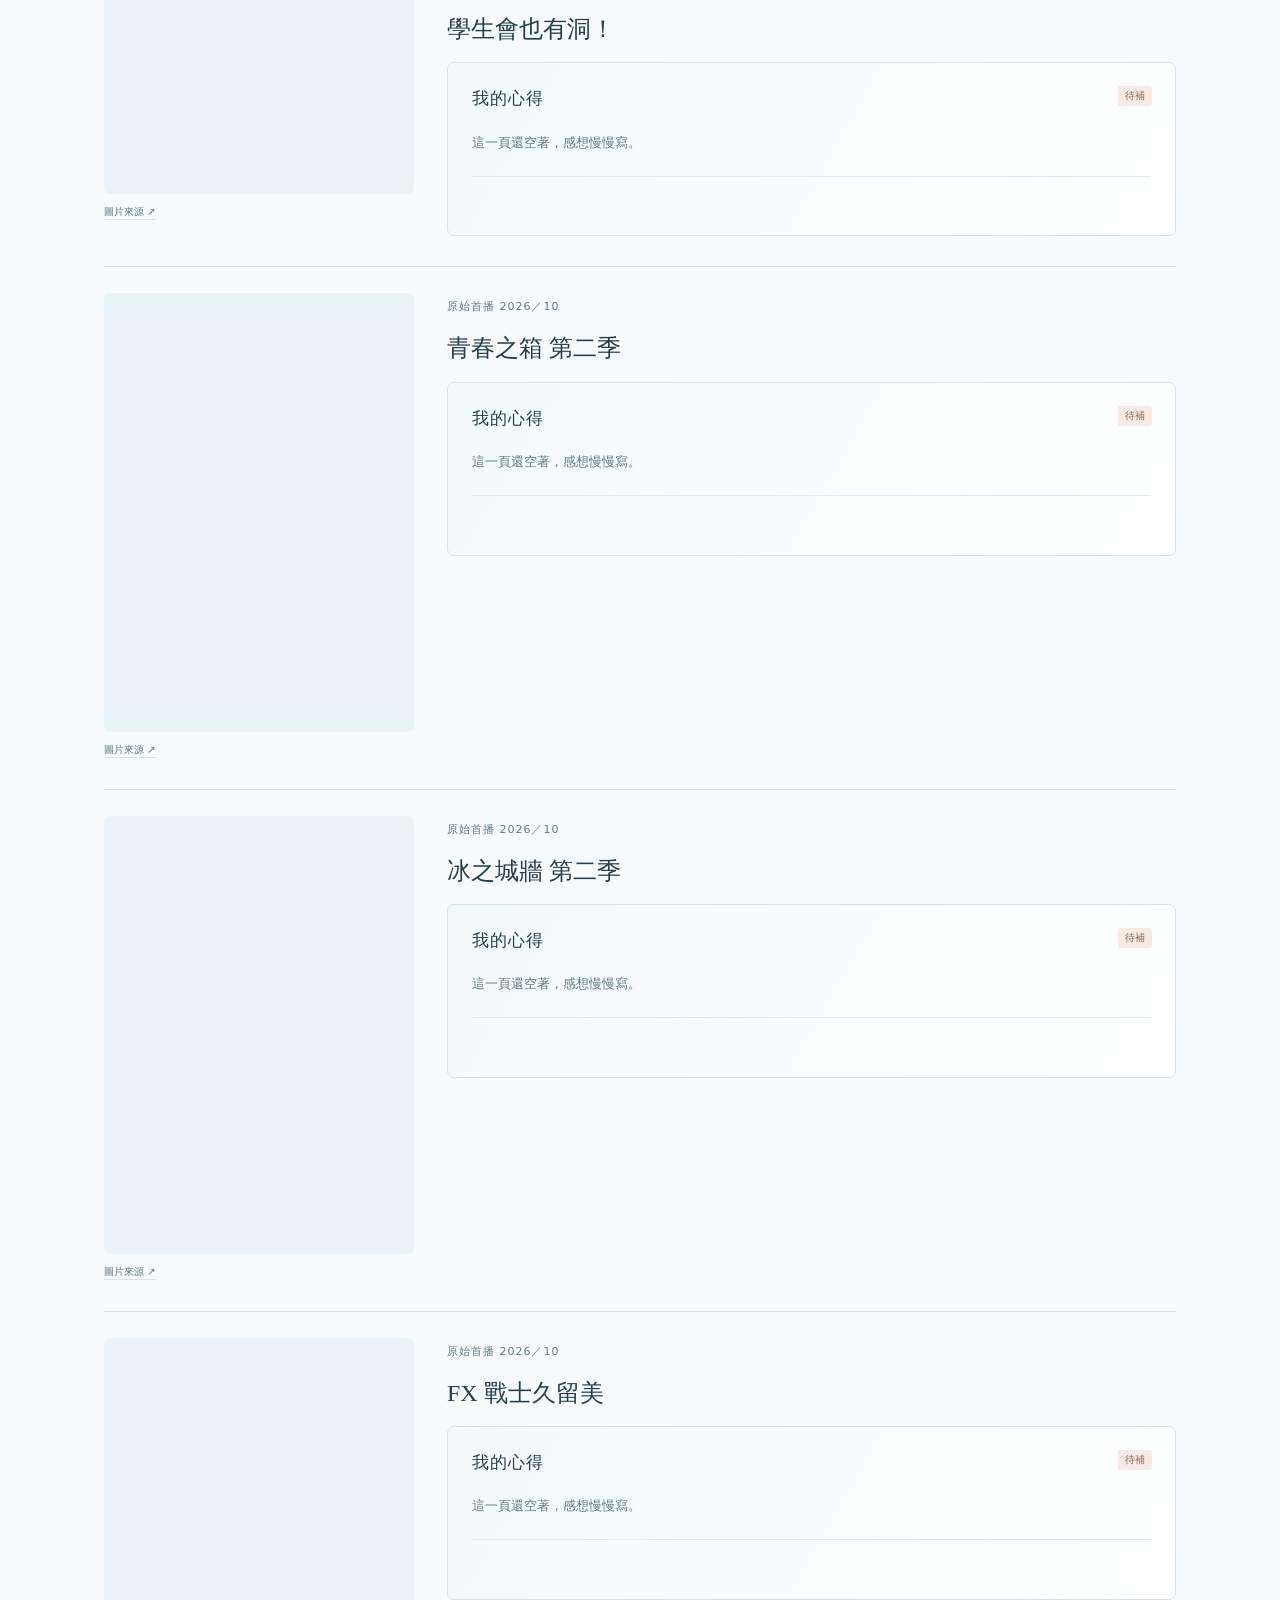
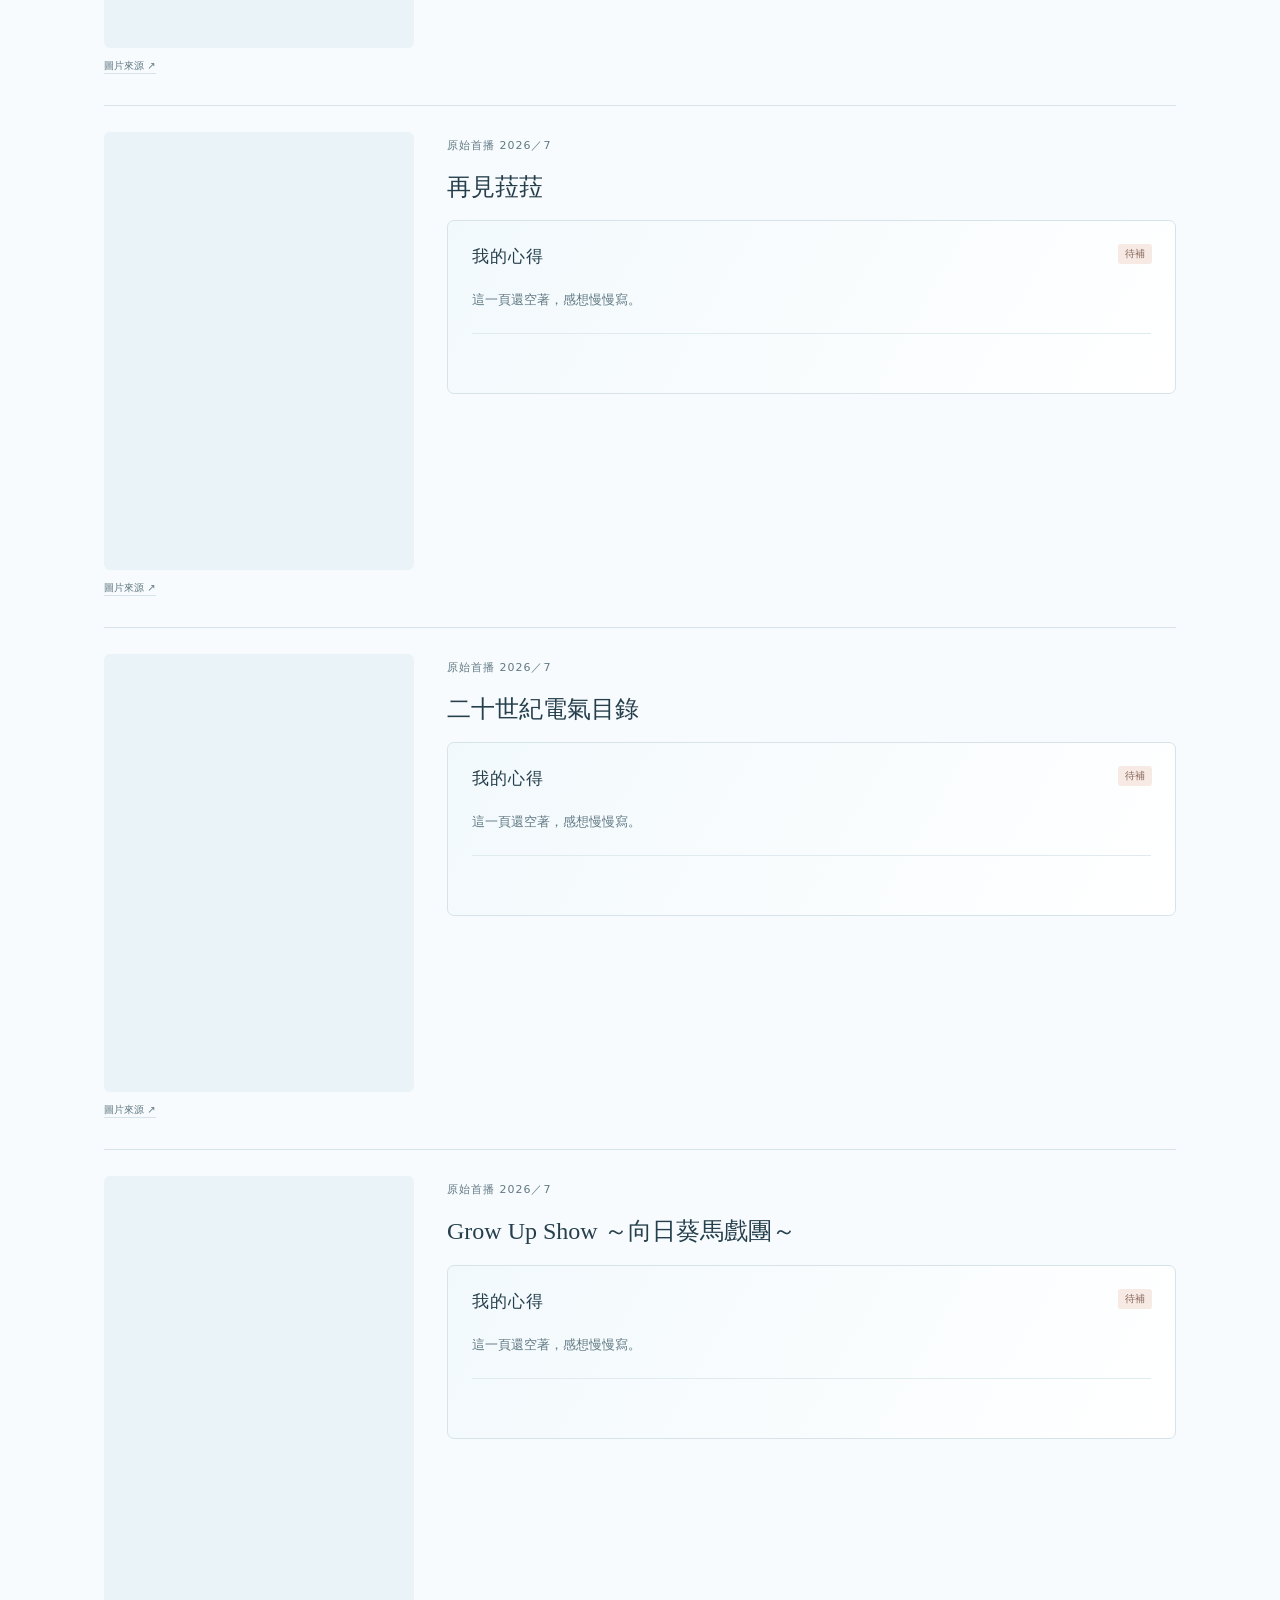
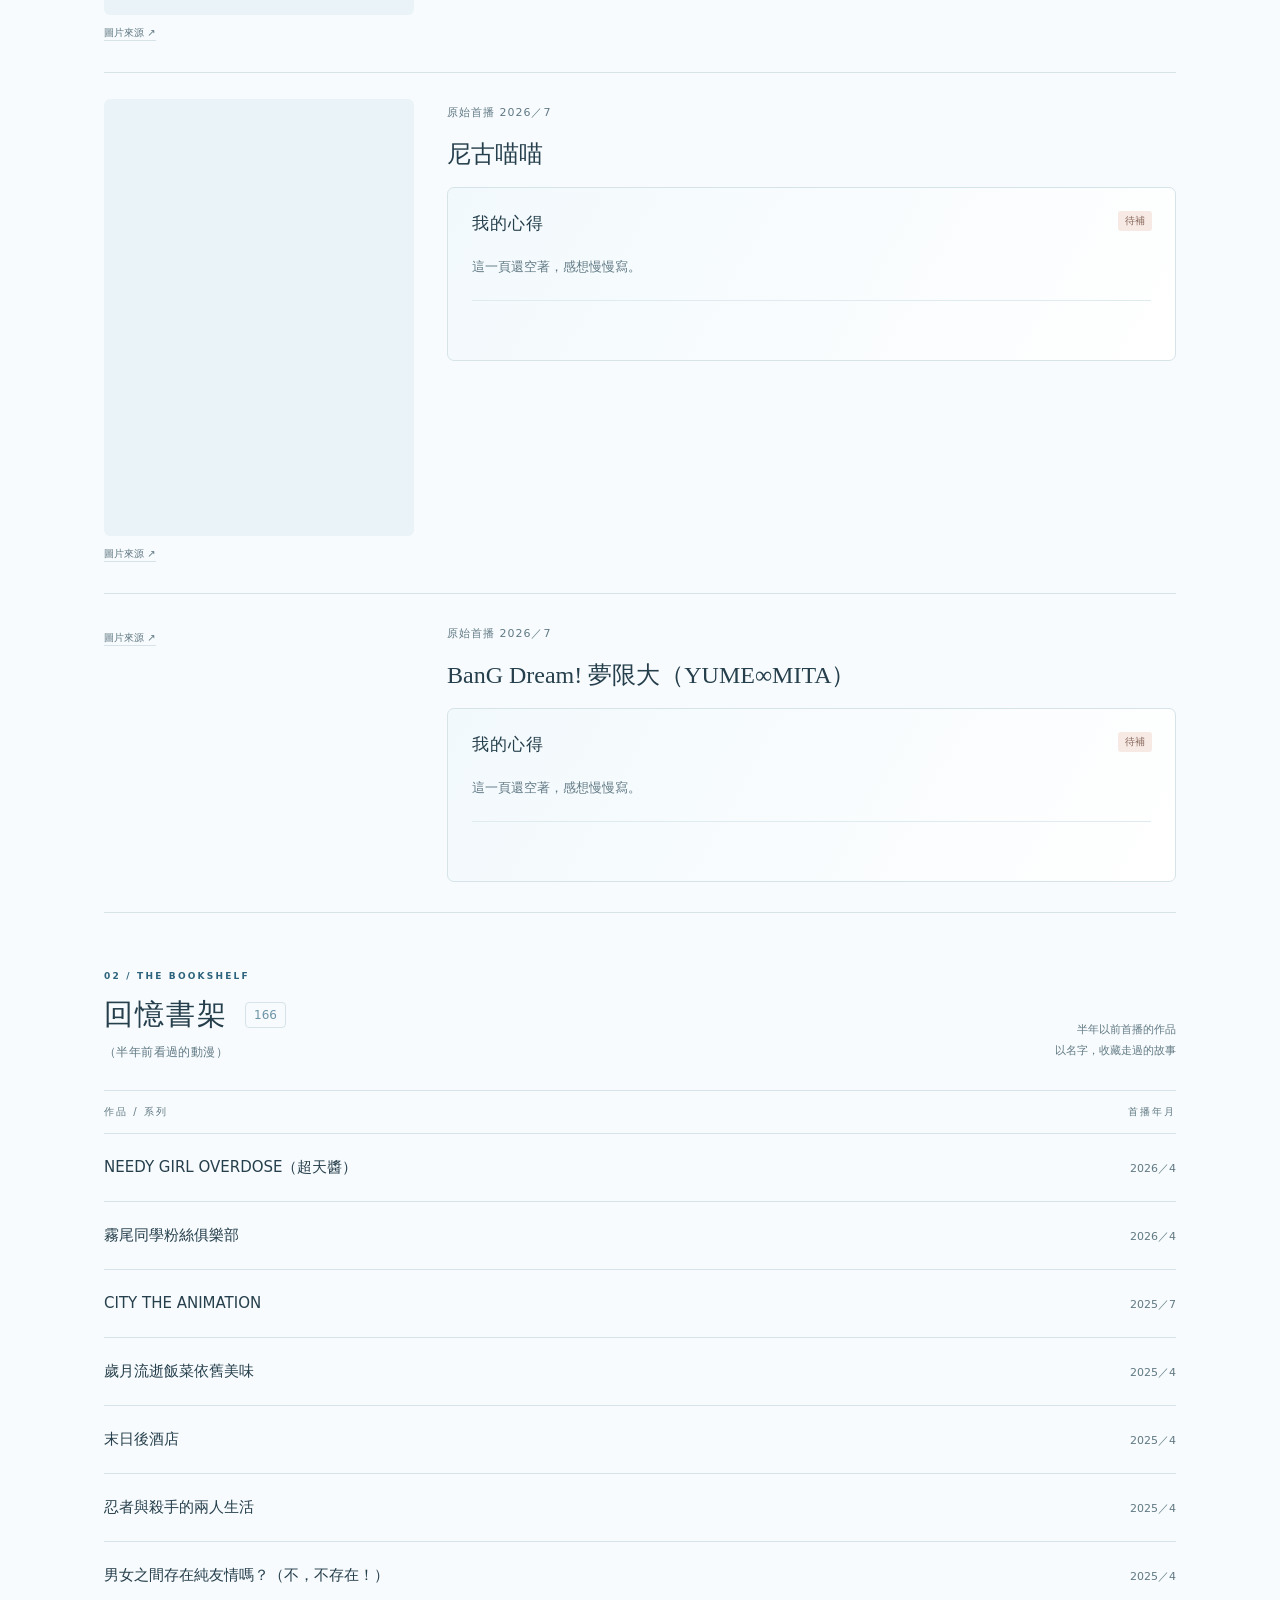
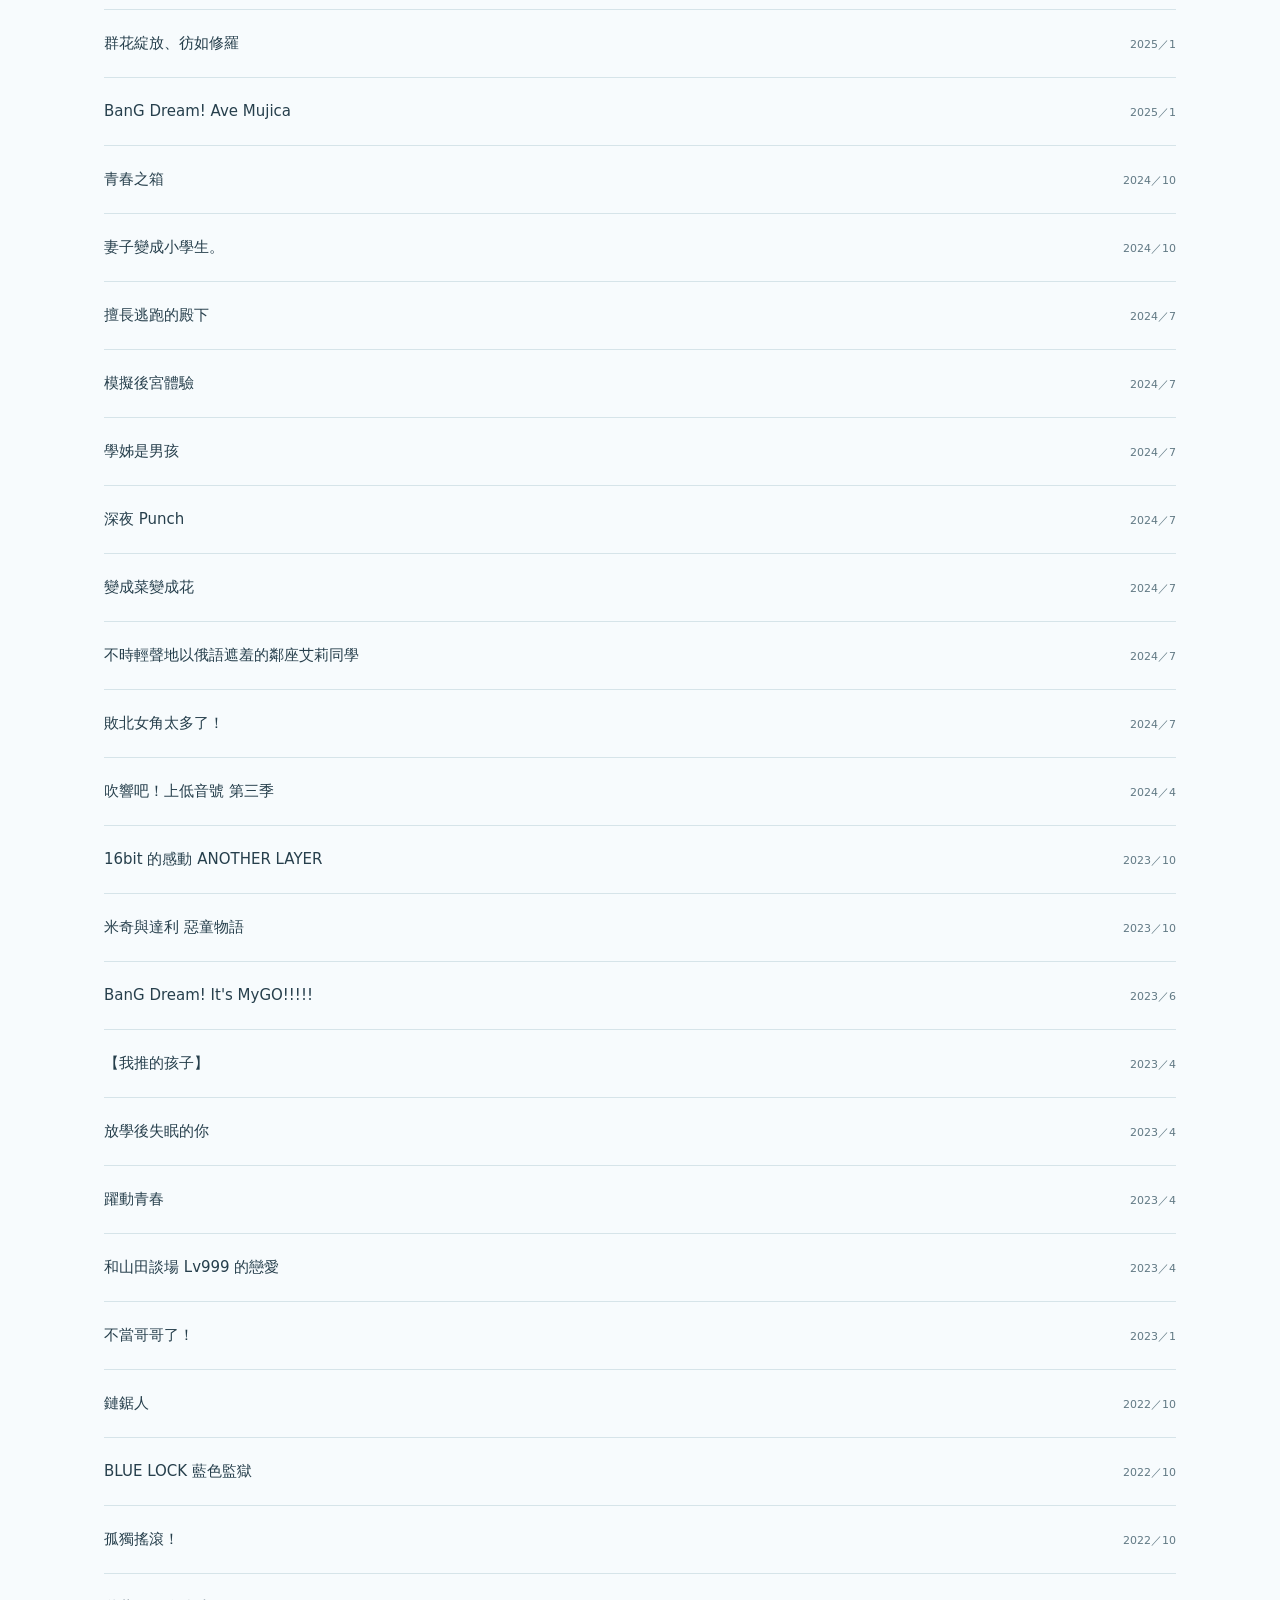
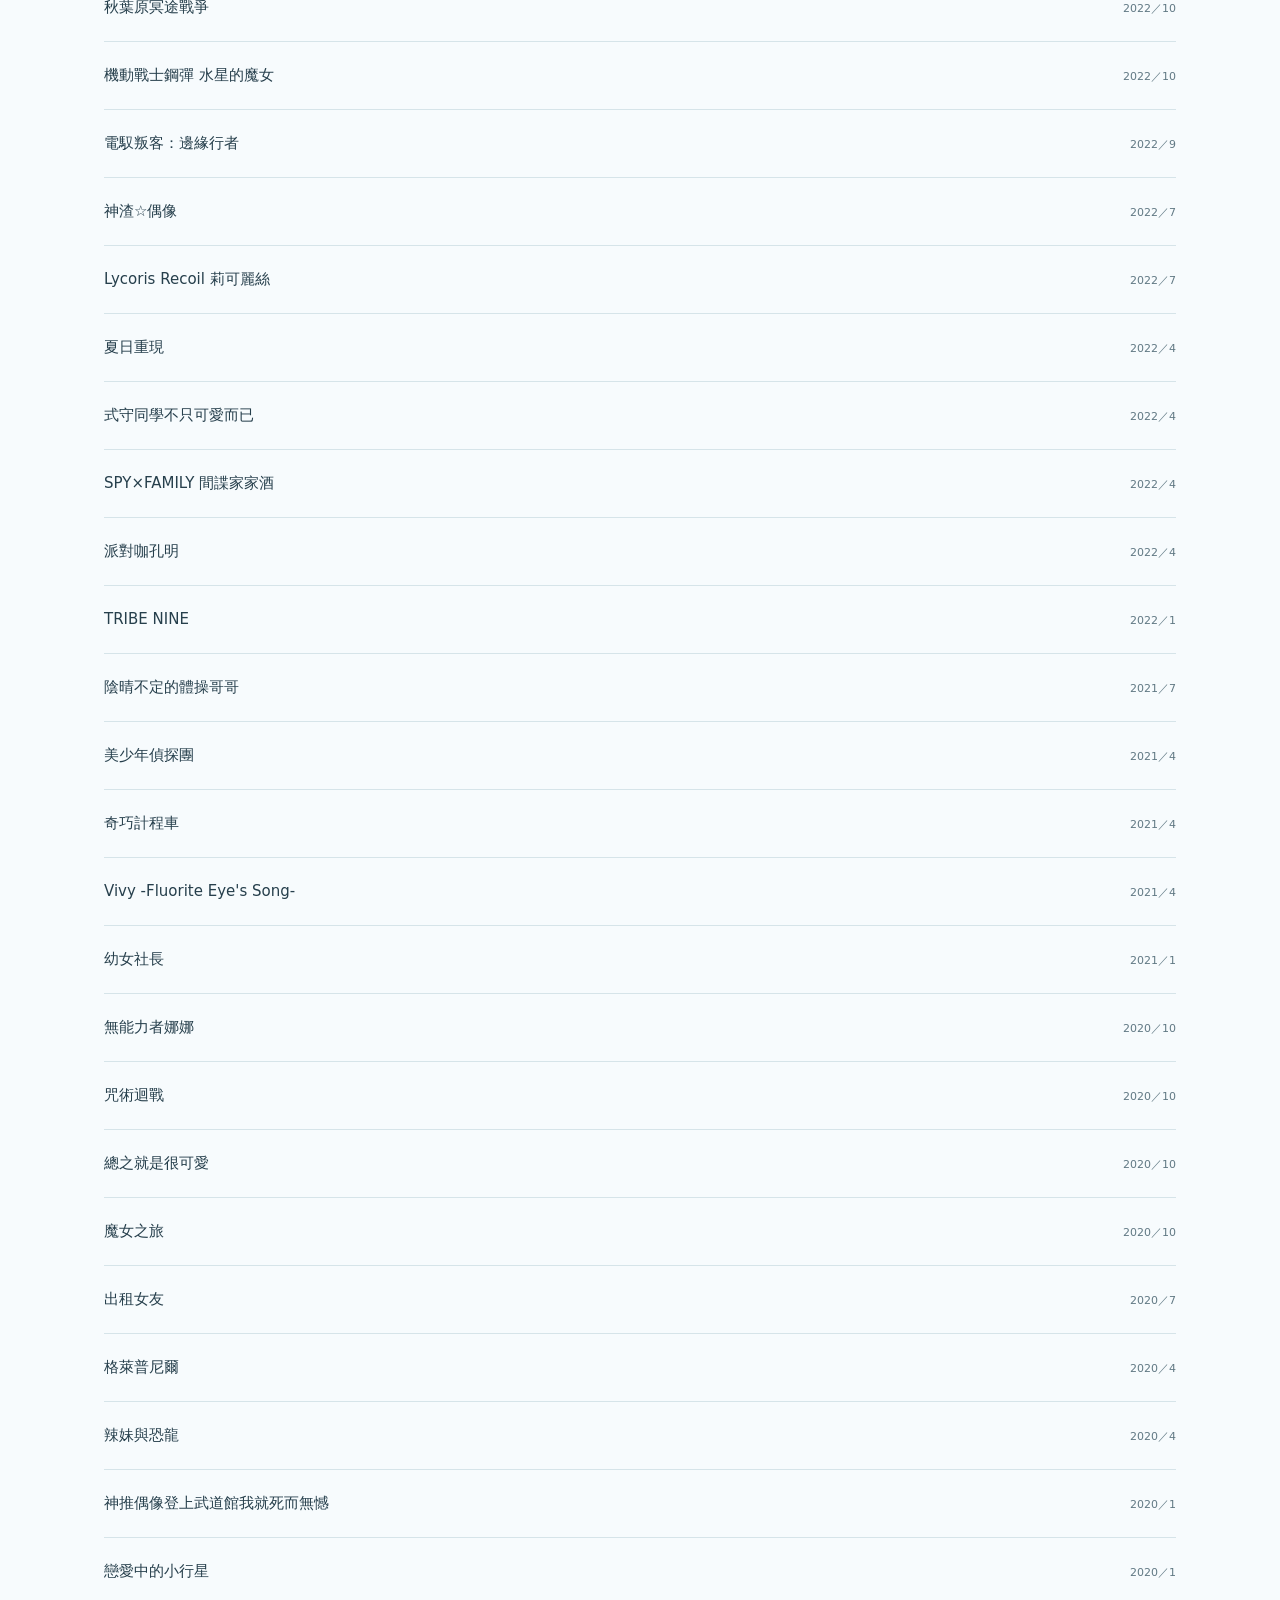
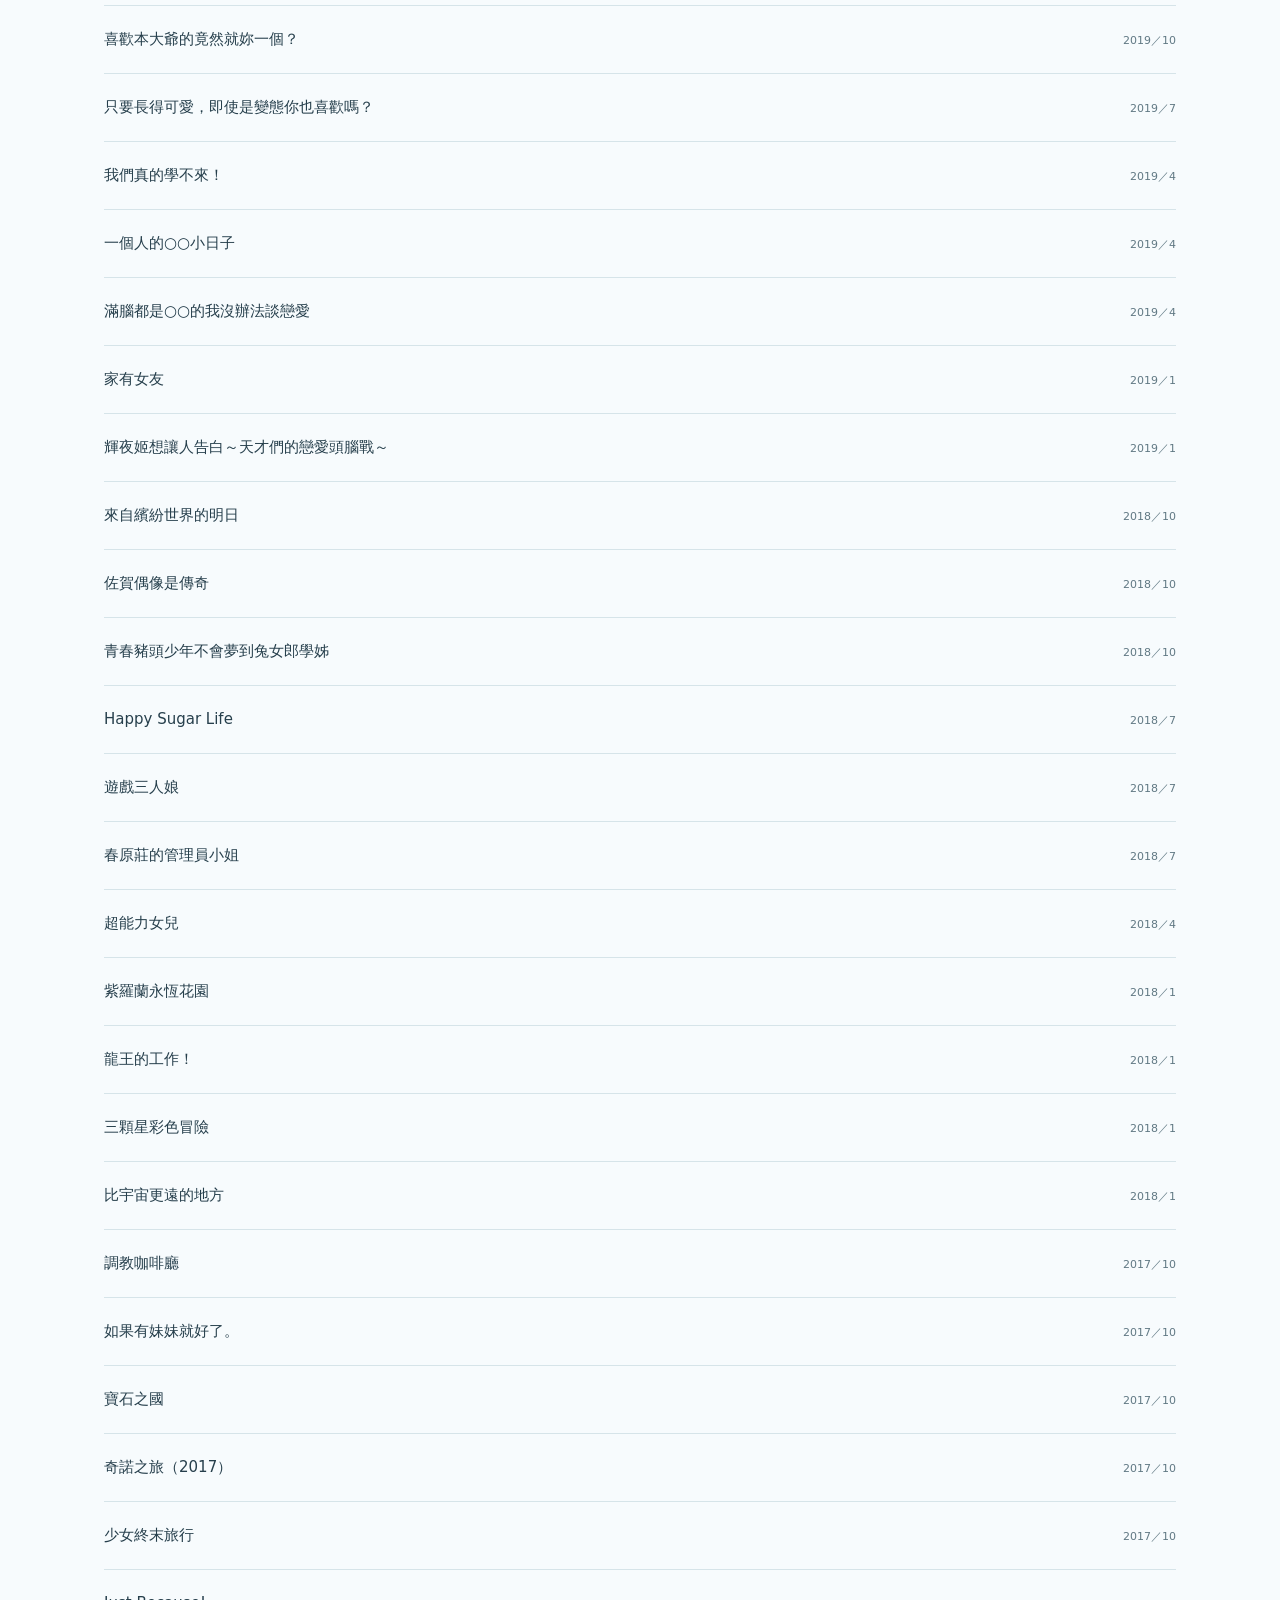
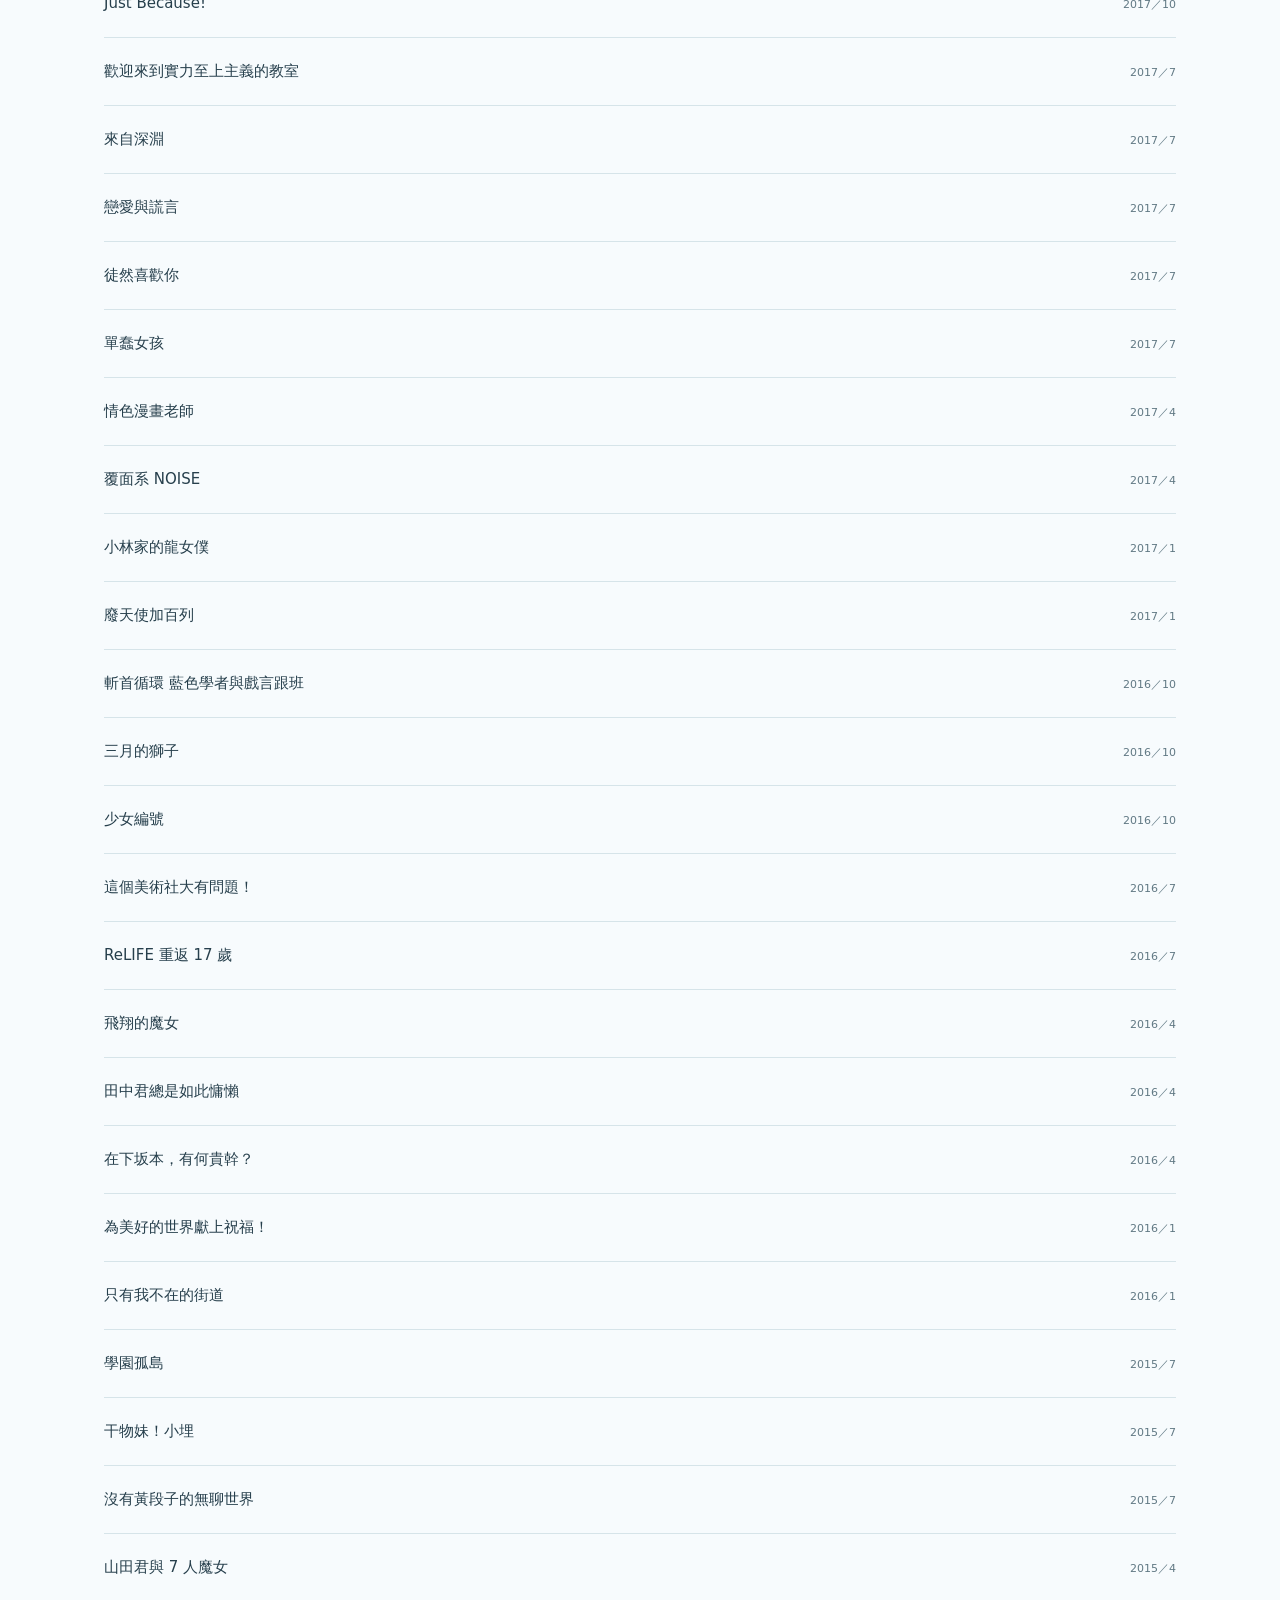
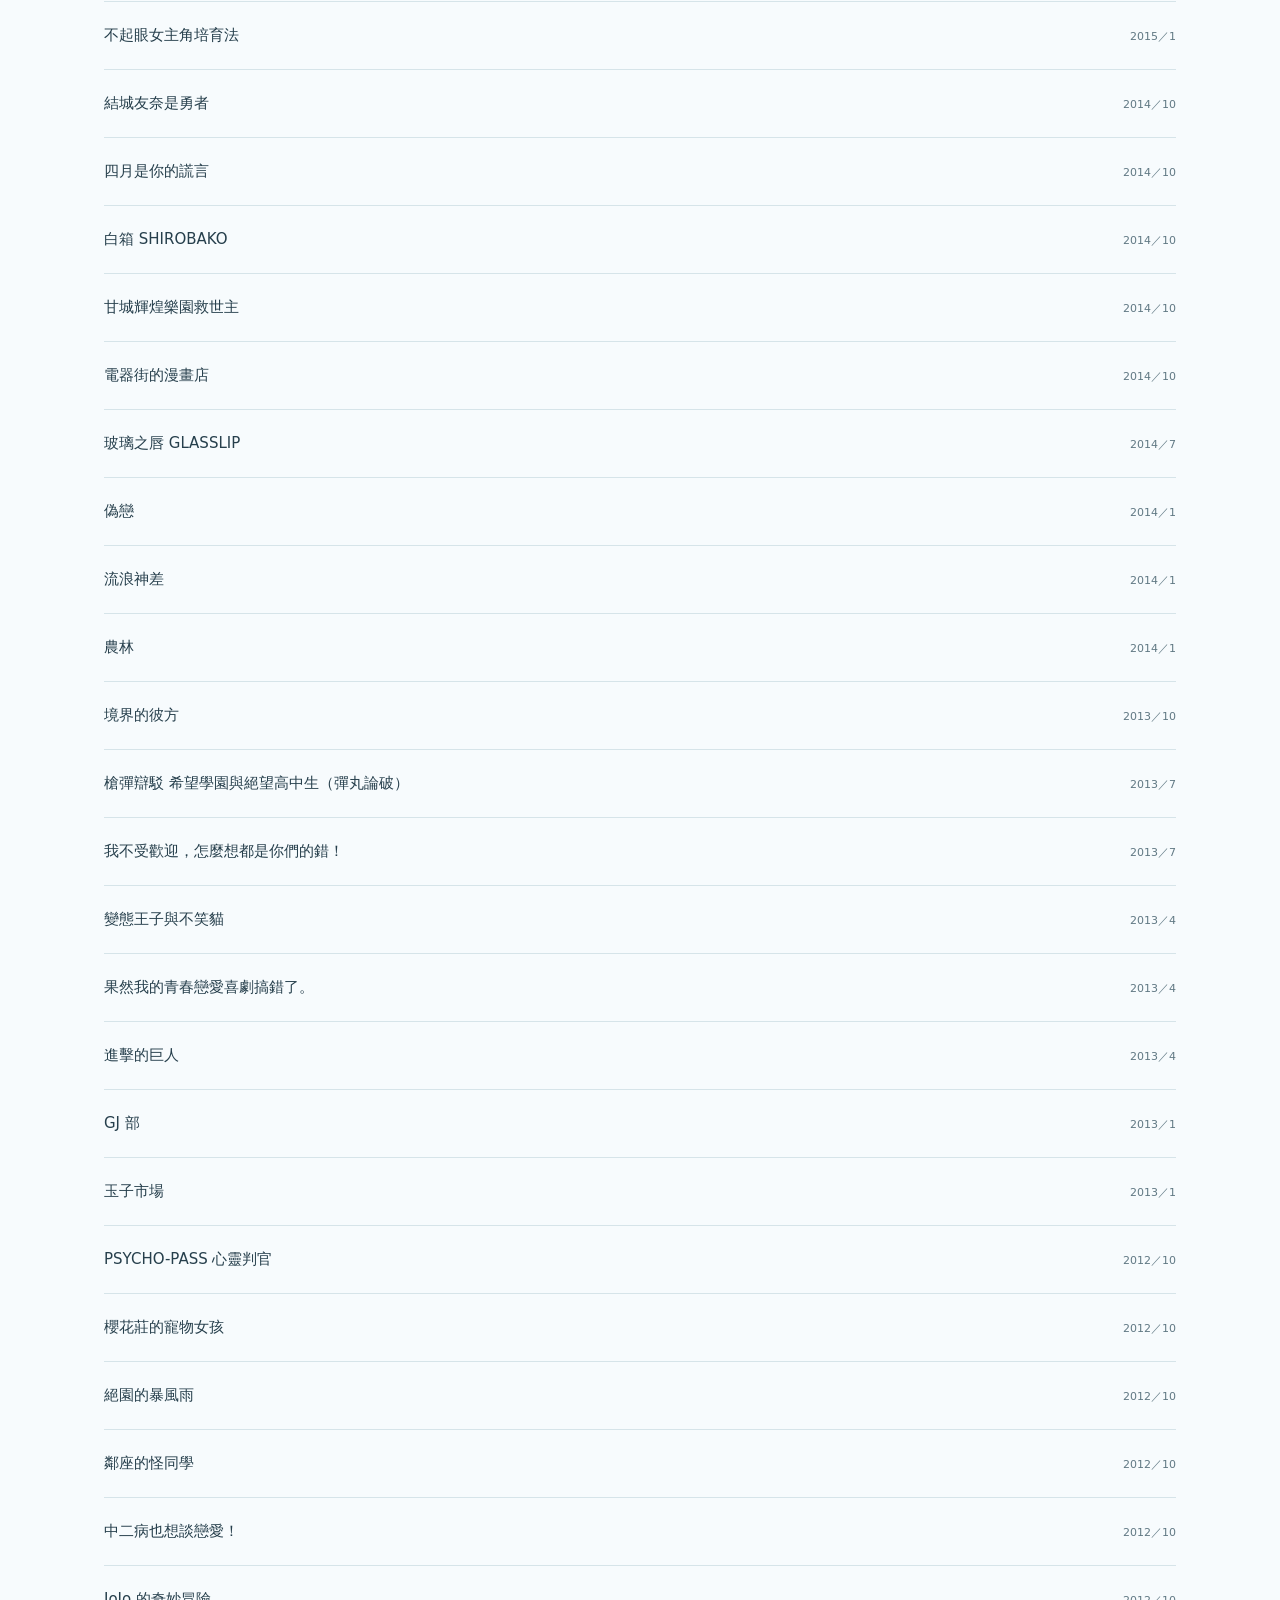
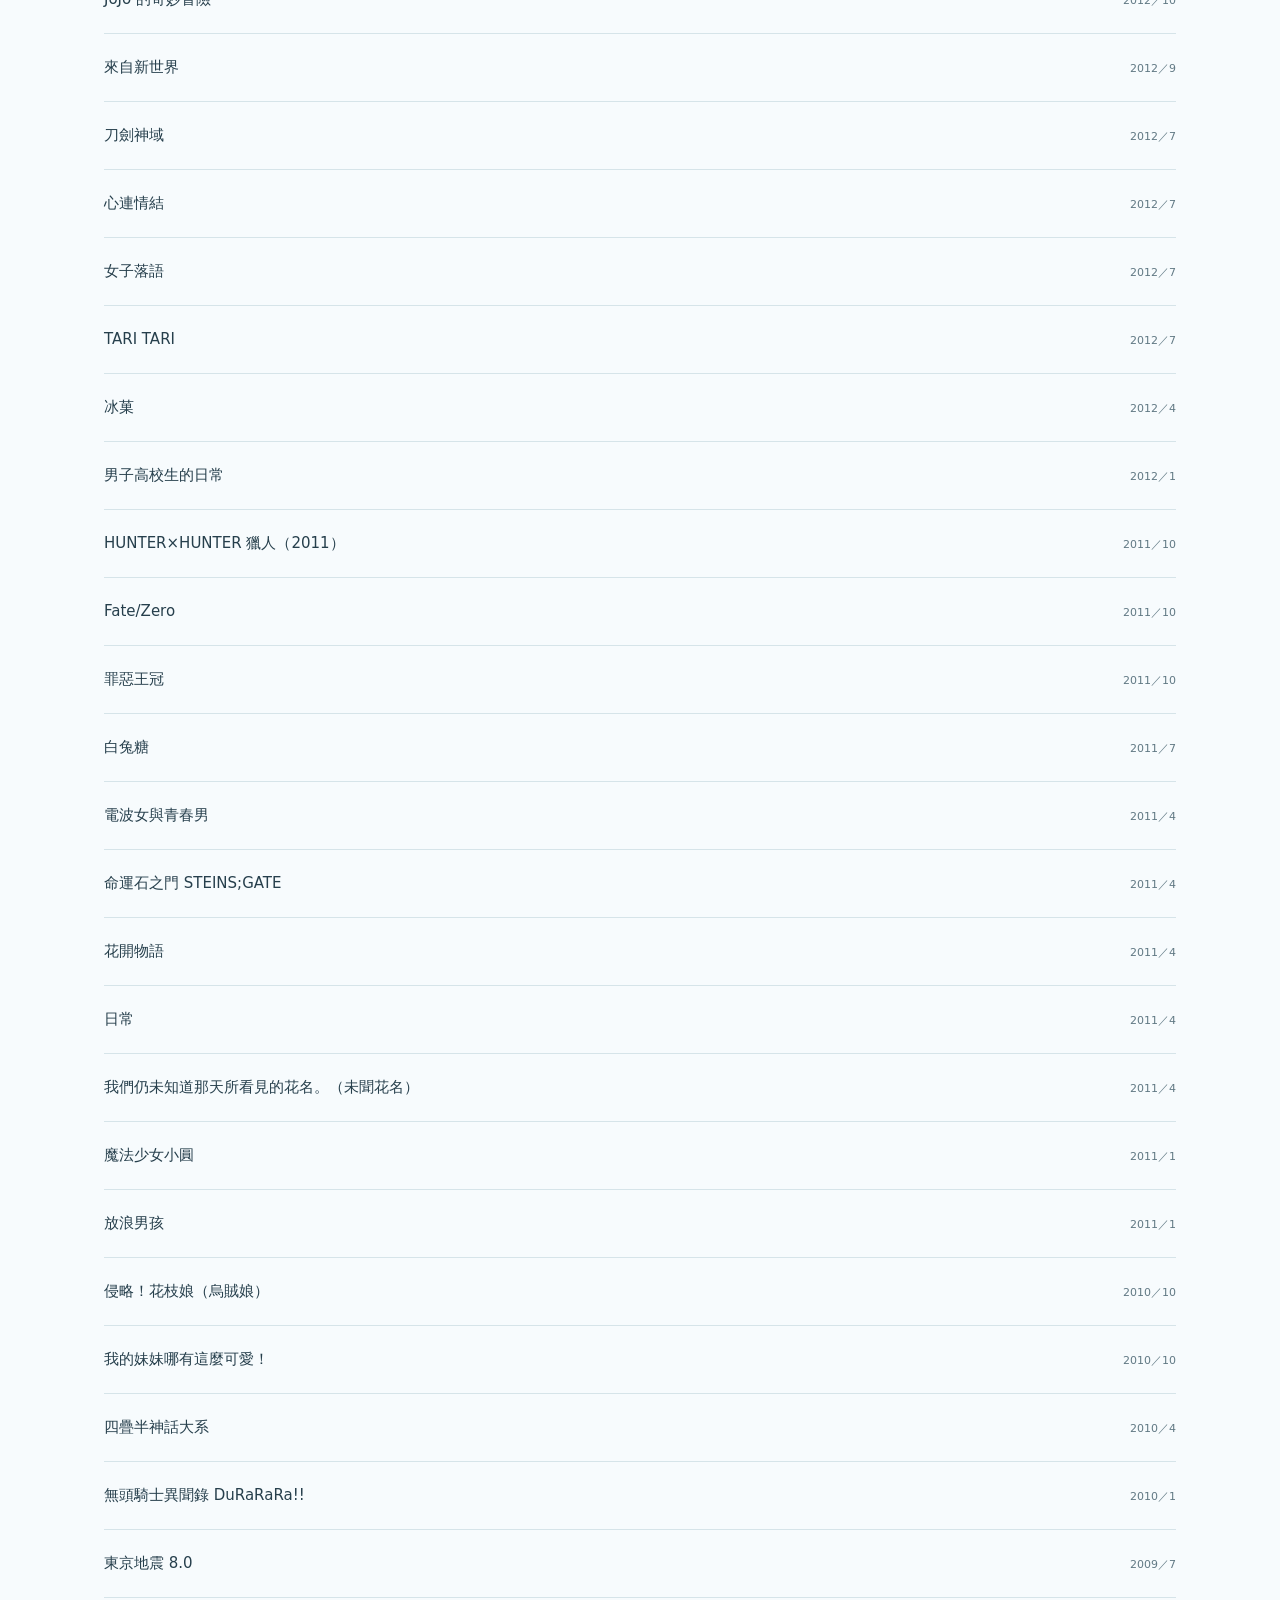
==== commit b9a62b6f: "Add Tetsuryo! meet with Railway Girls with official artwork Premiered 2026-10-08 24:00 on TOKYO MX /" ====
--- a/site/index.html
+++ b/site/index.html
@@ -10,7 +10,7 @@
   <title>動漫手札｜把喜歡的故事，留在這裡</title>
   <link rel="icon" href="./favicon.svg?v=8760fb6e76f0" type="image/svg+xml">
   <link rel="stylesheet" href="./style.css?v=cd7ce35704ad">
-  <script src="./entries.js?v=18b32e1379d3" defer></script>
+  <script src="./entries.js?v=4e425094d9a5" defer></script>
   <script src="./app.js?v=db36dcaf7041" defer></script>
 </head>
 <body>
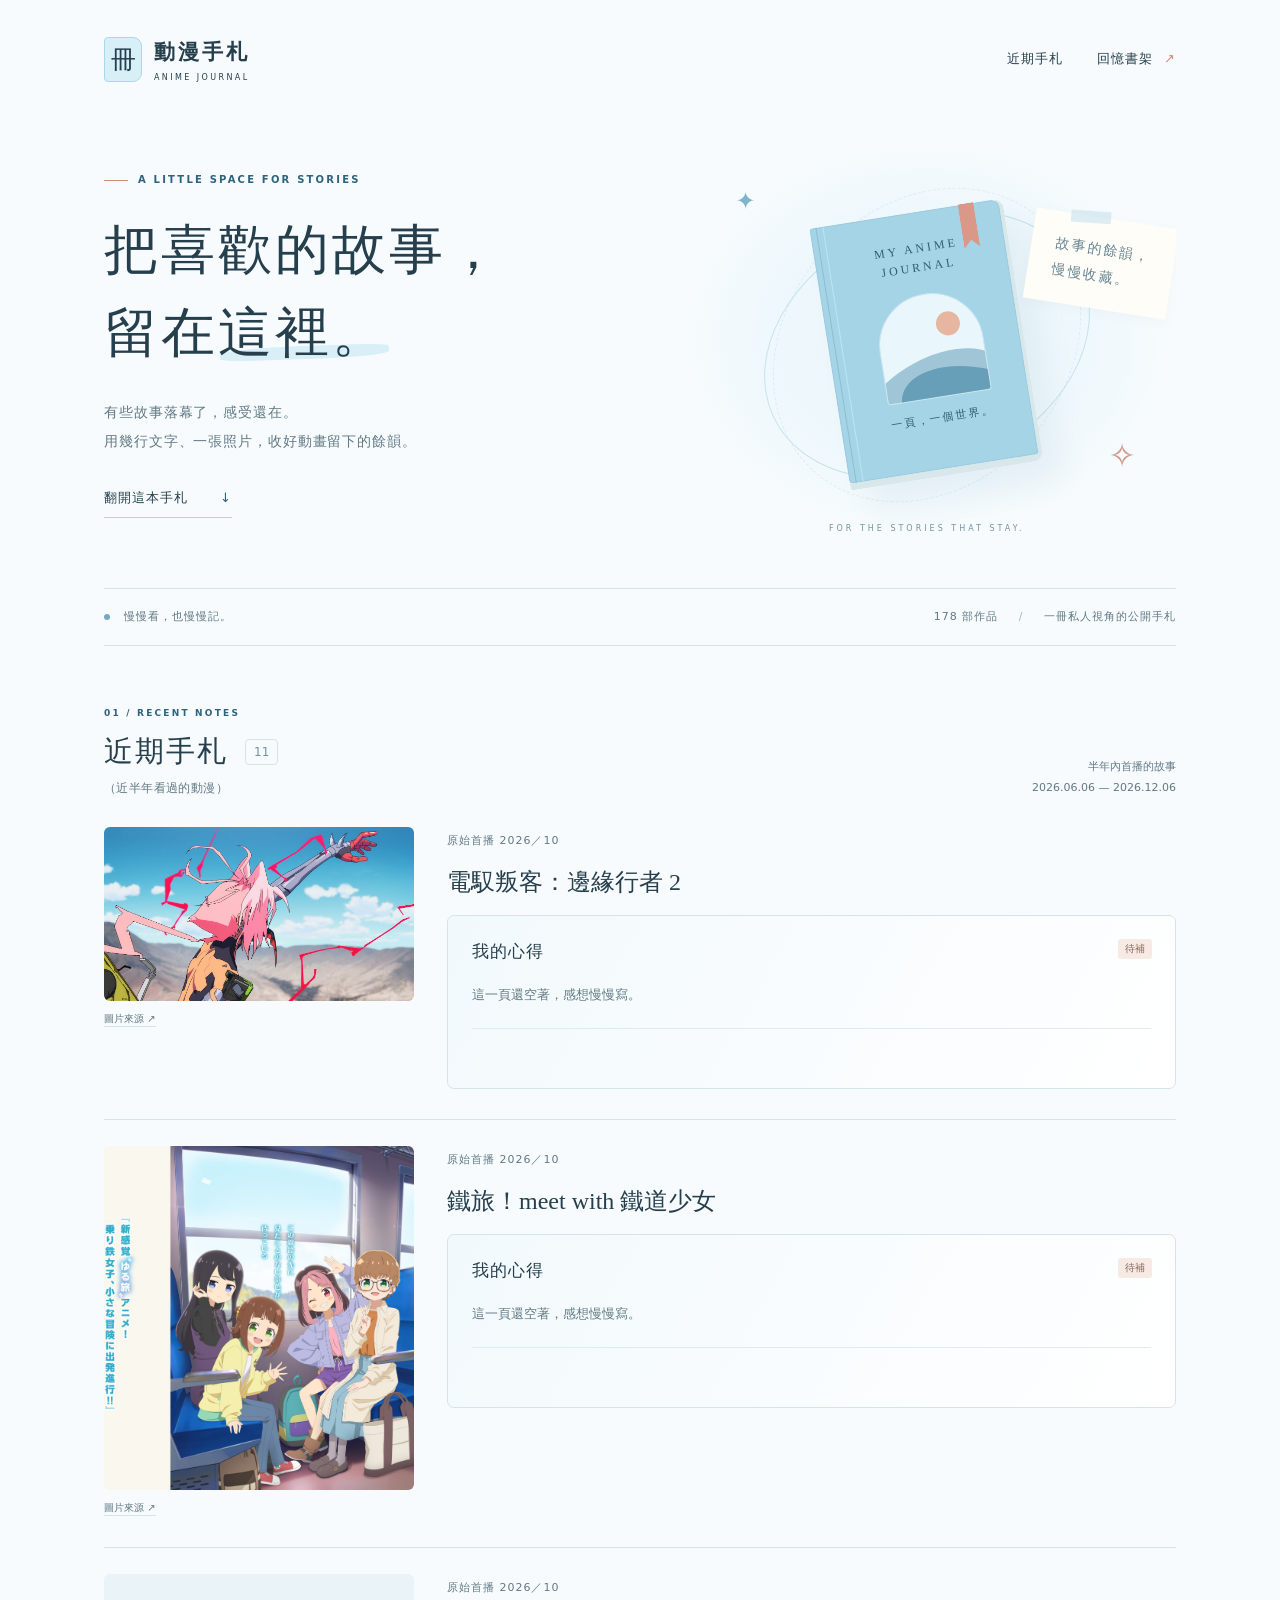
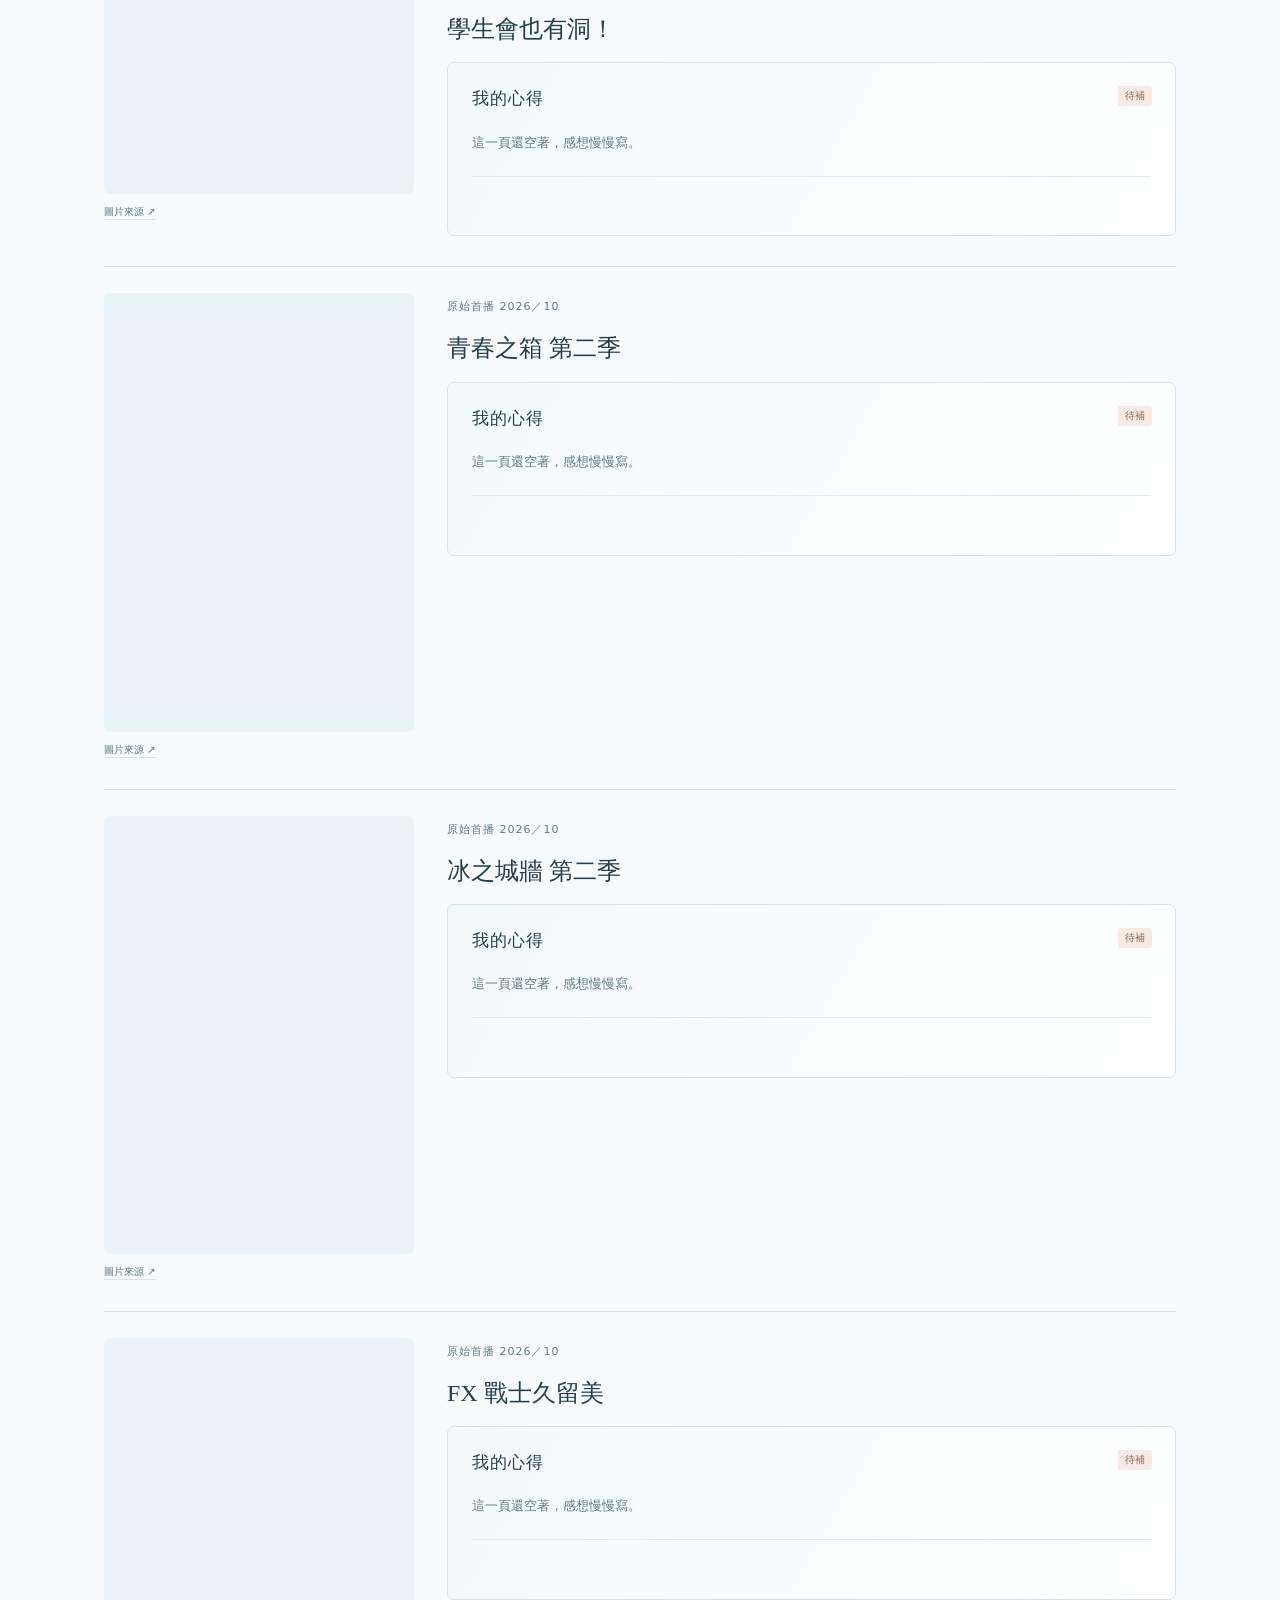
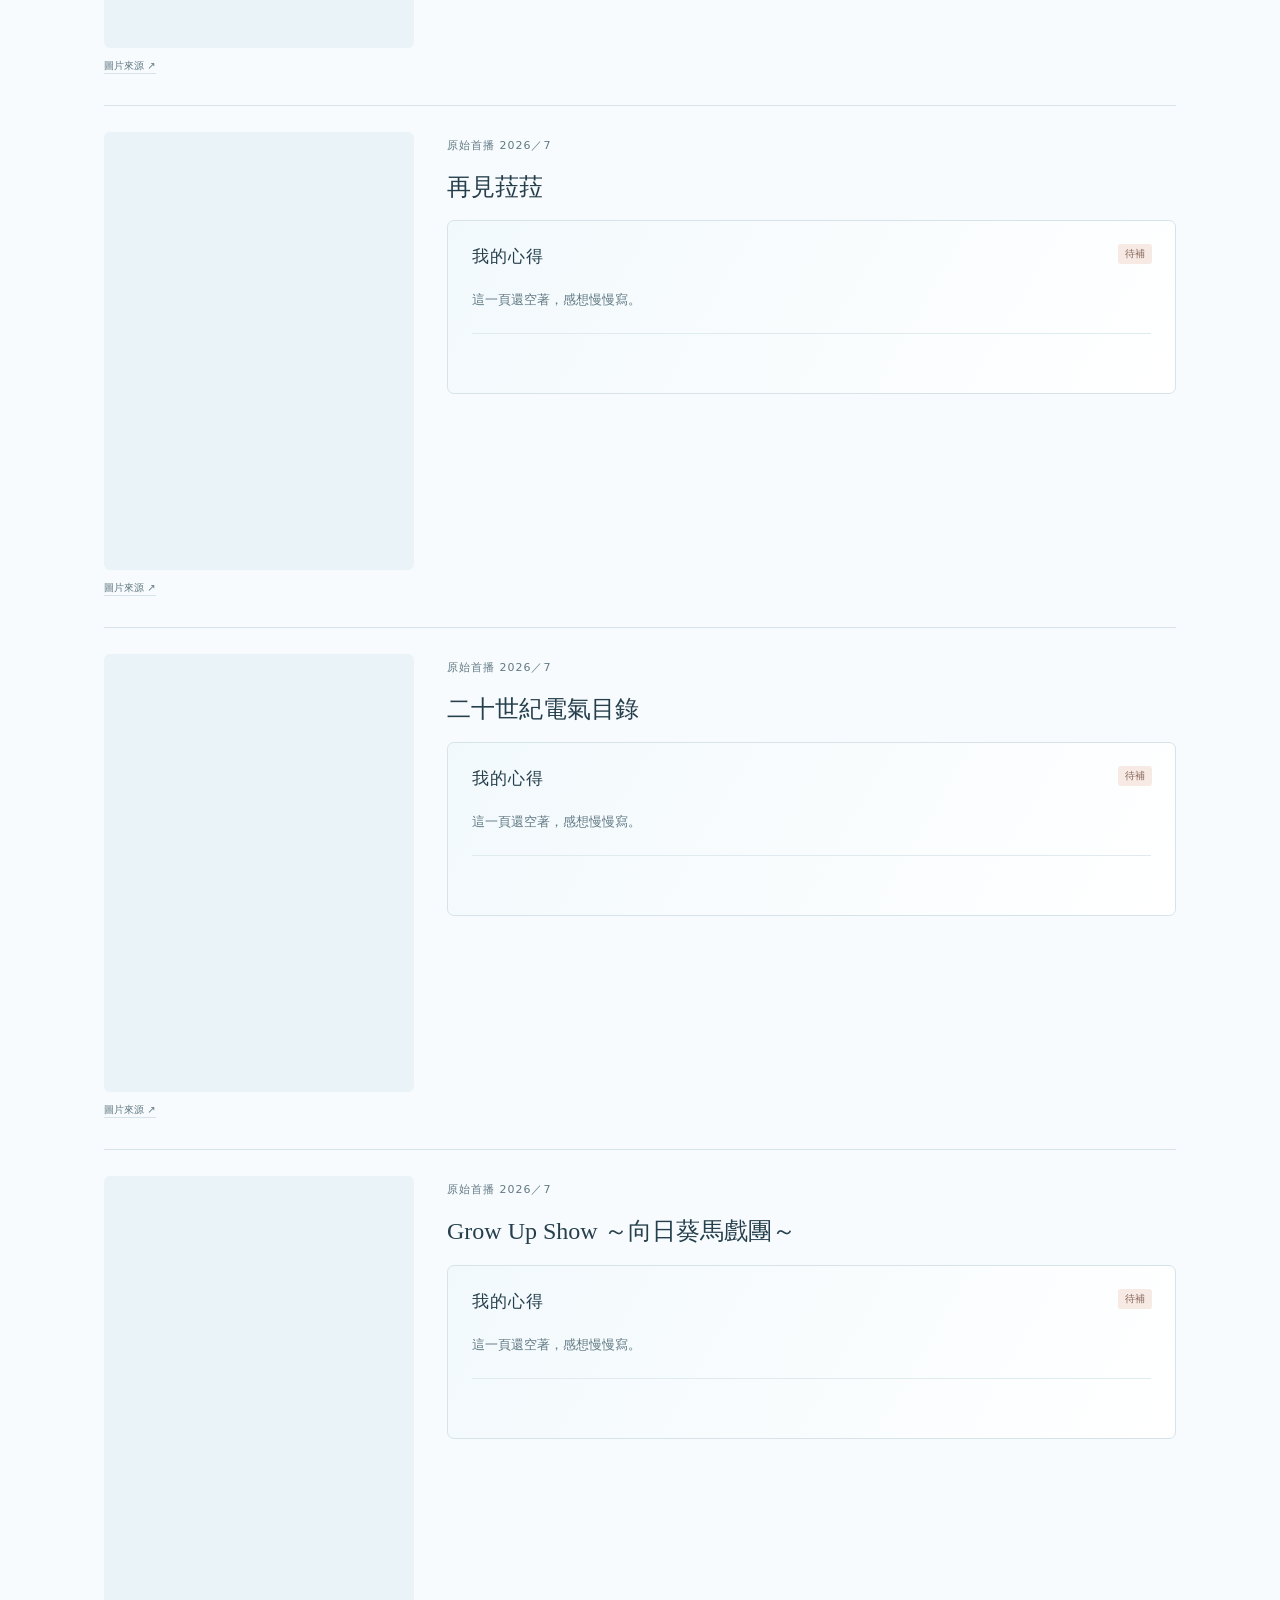
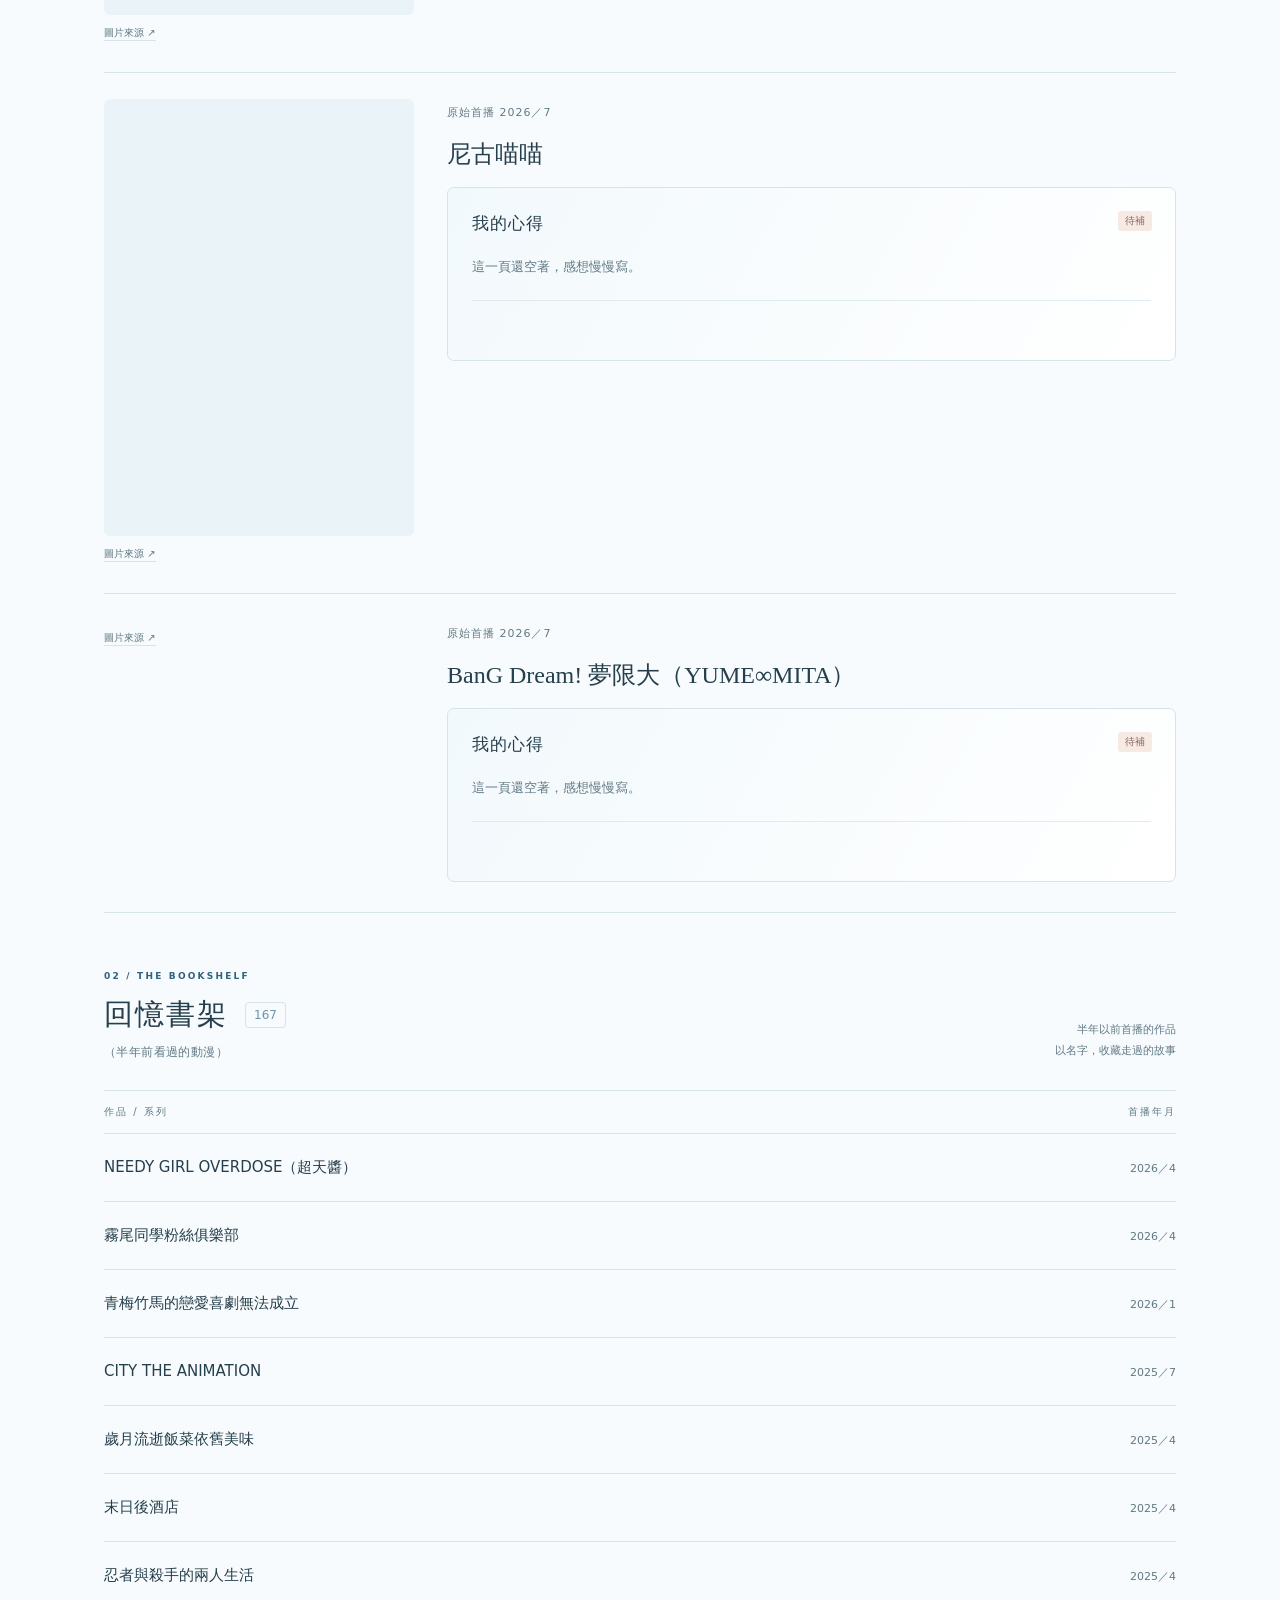
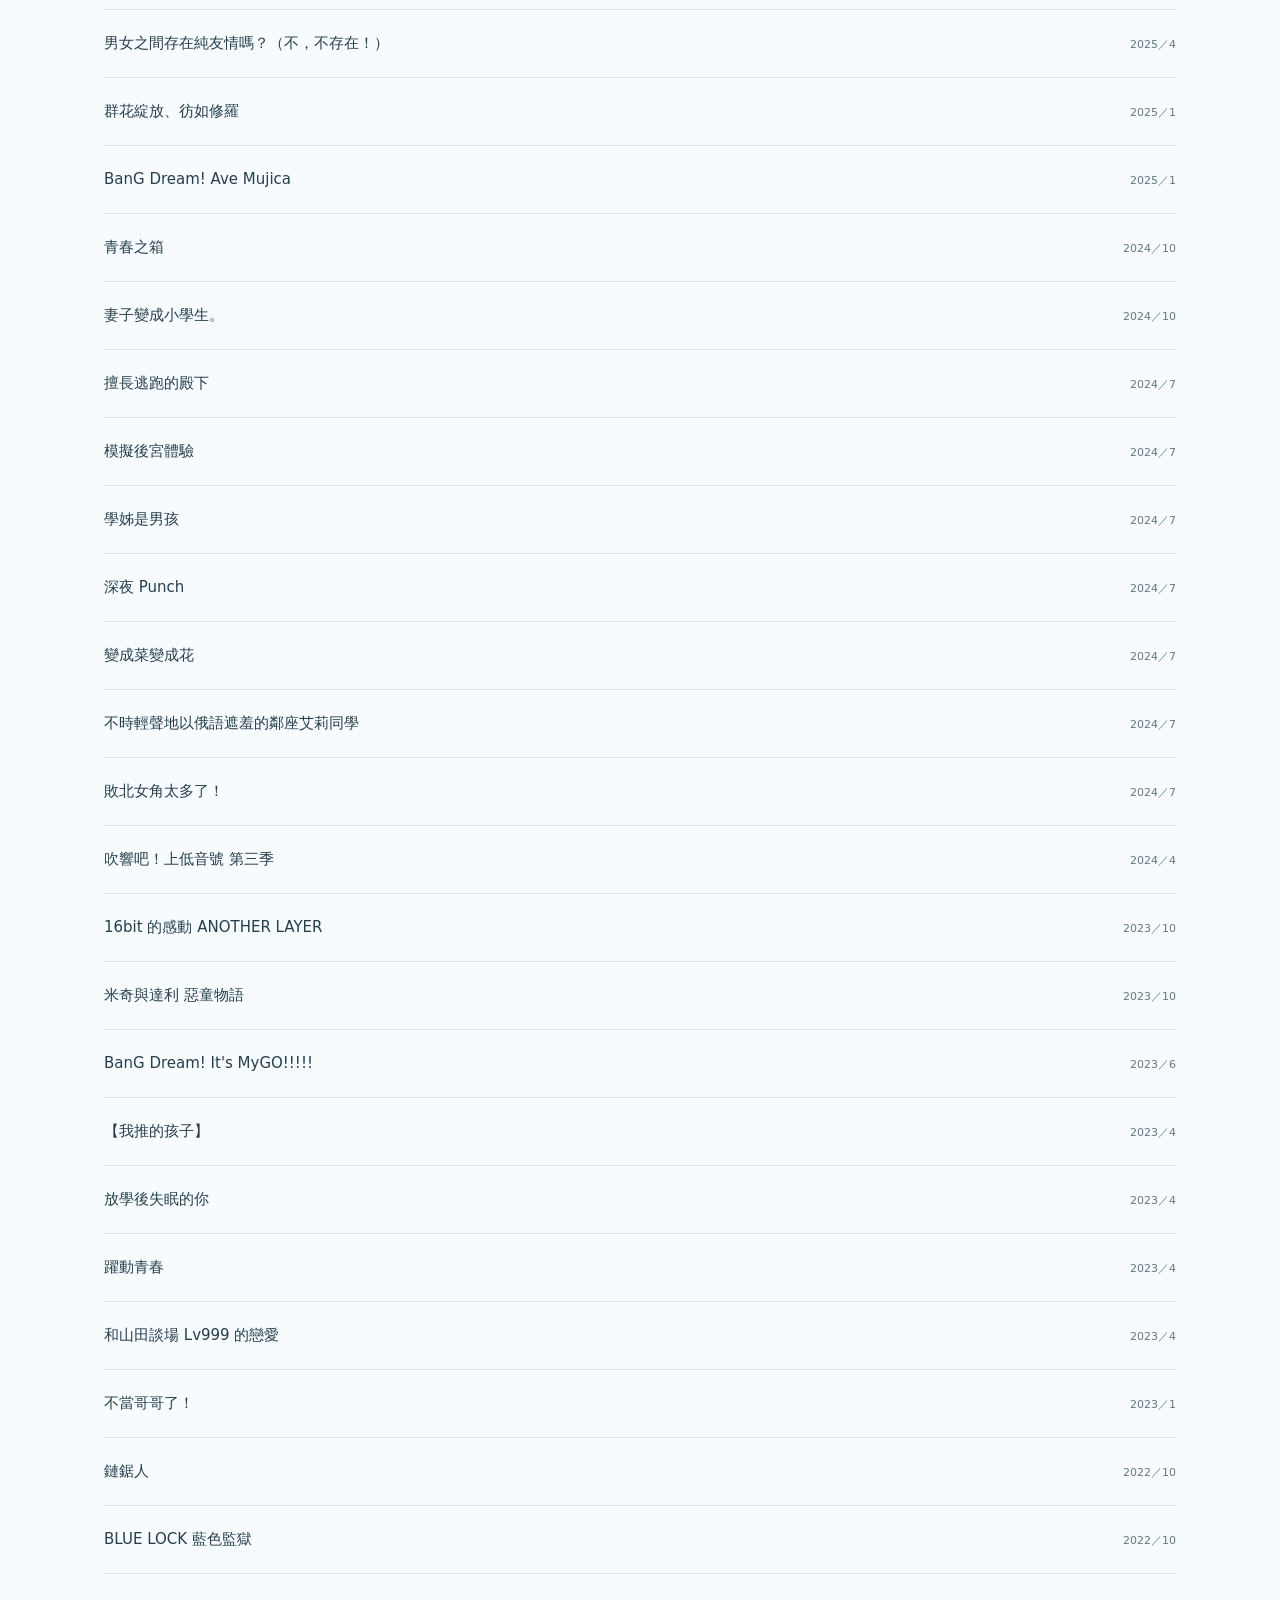
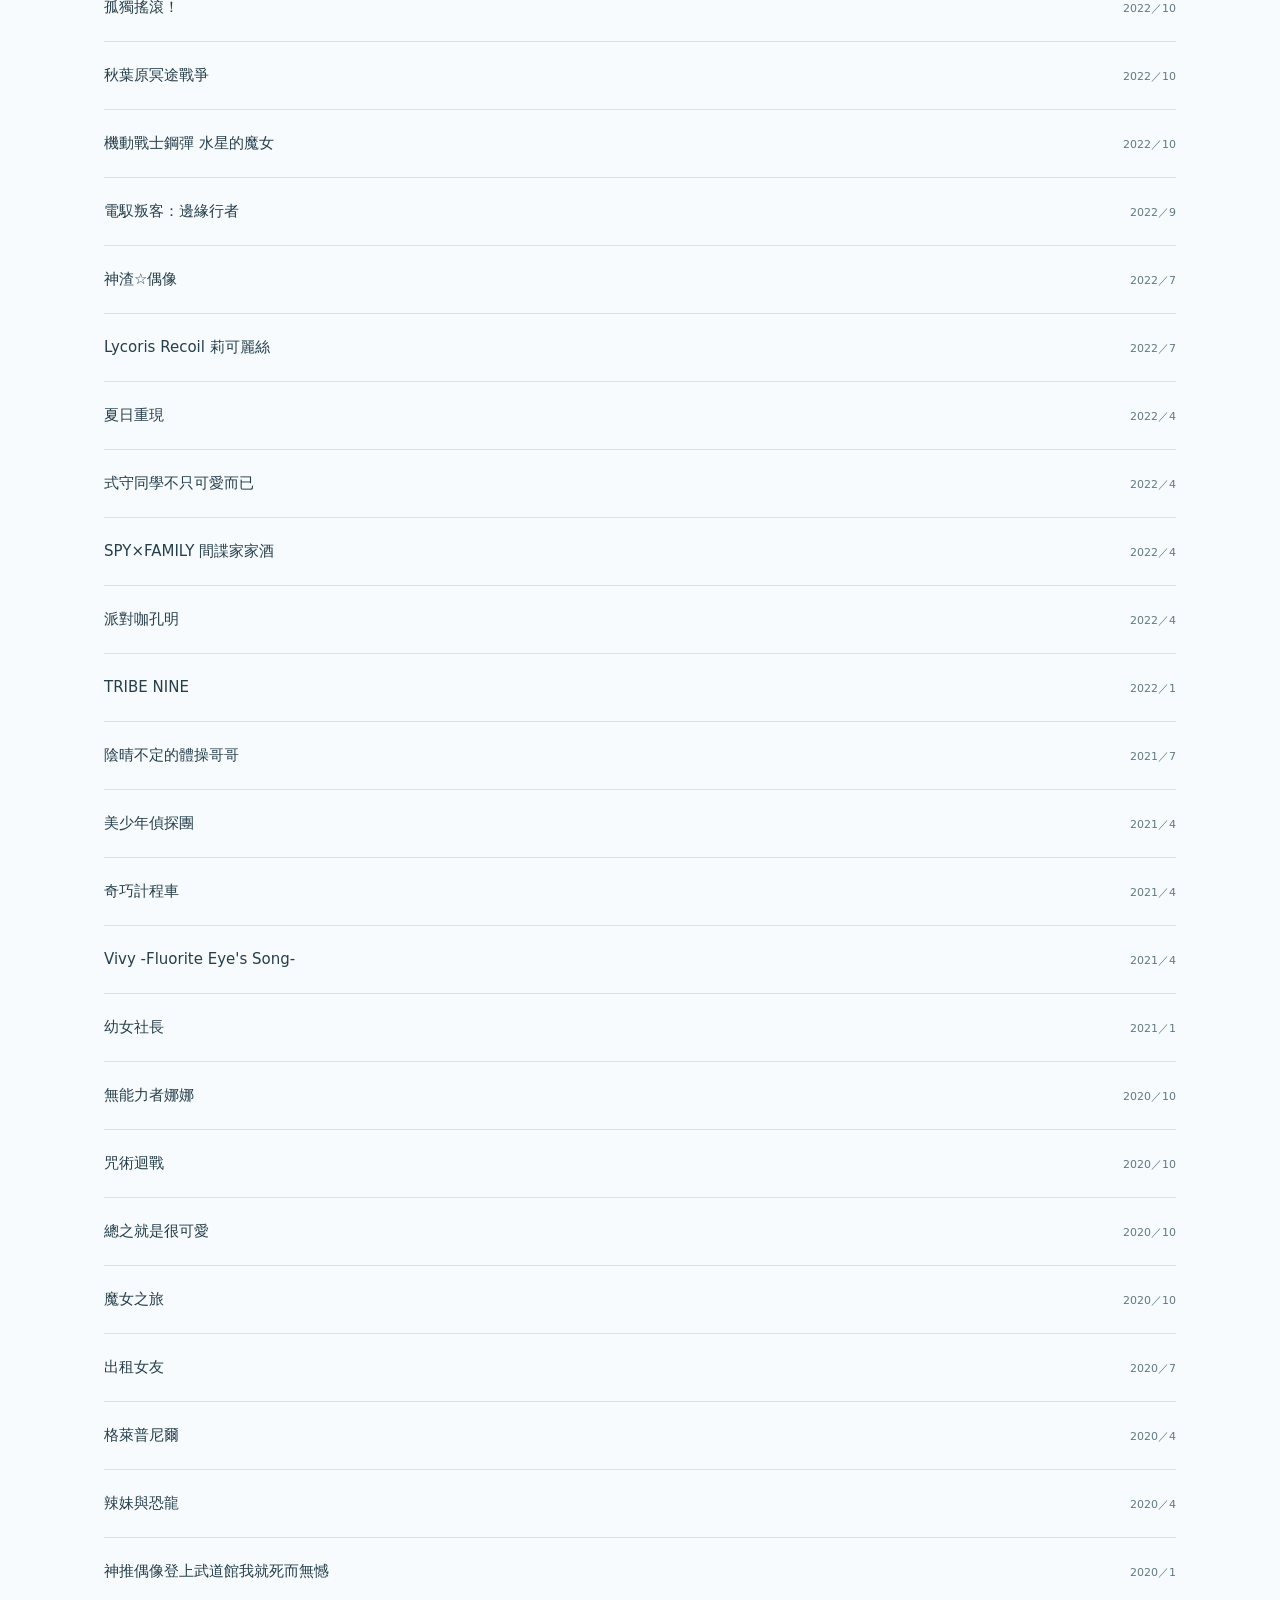
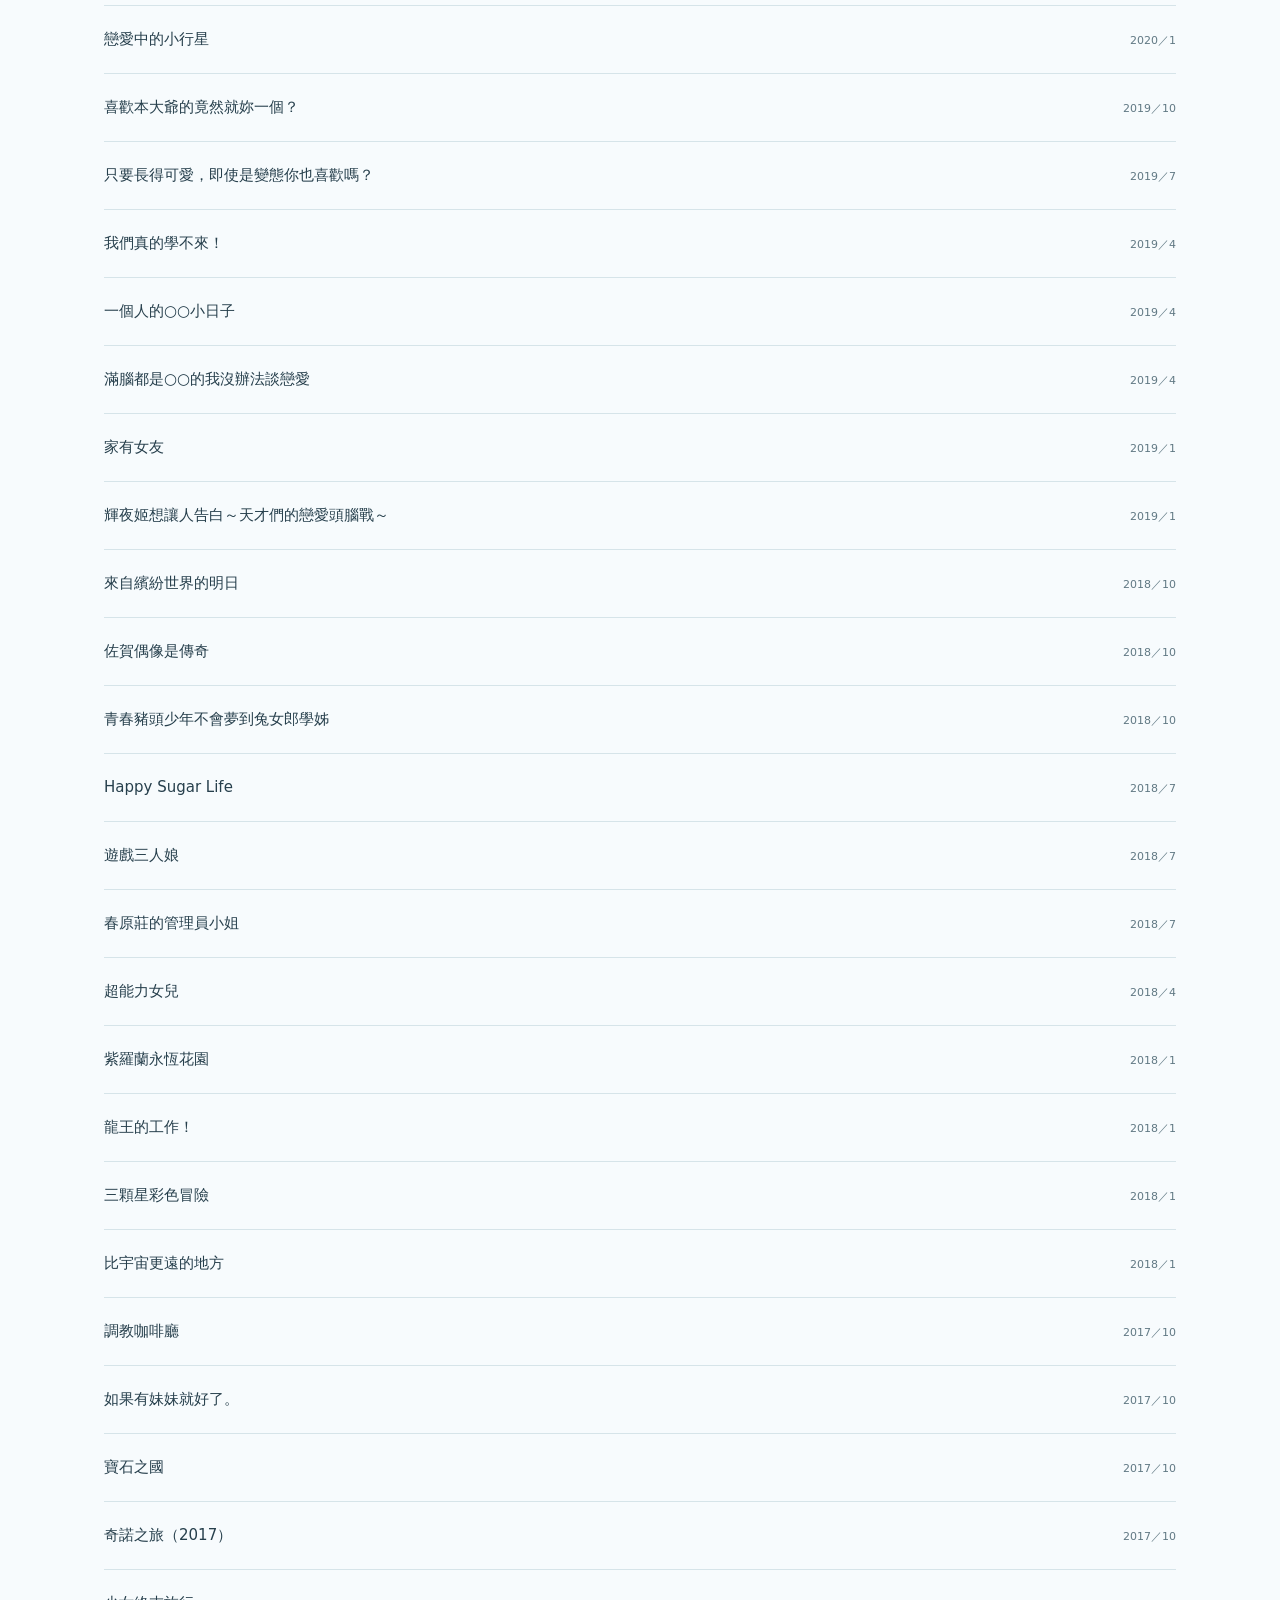
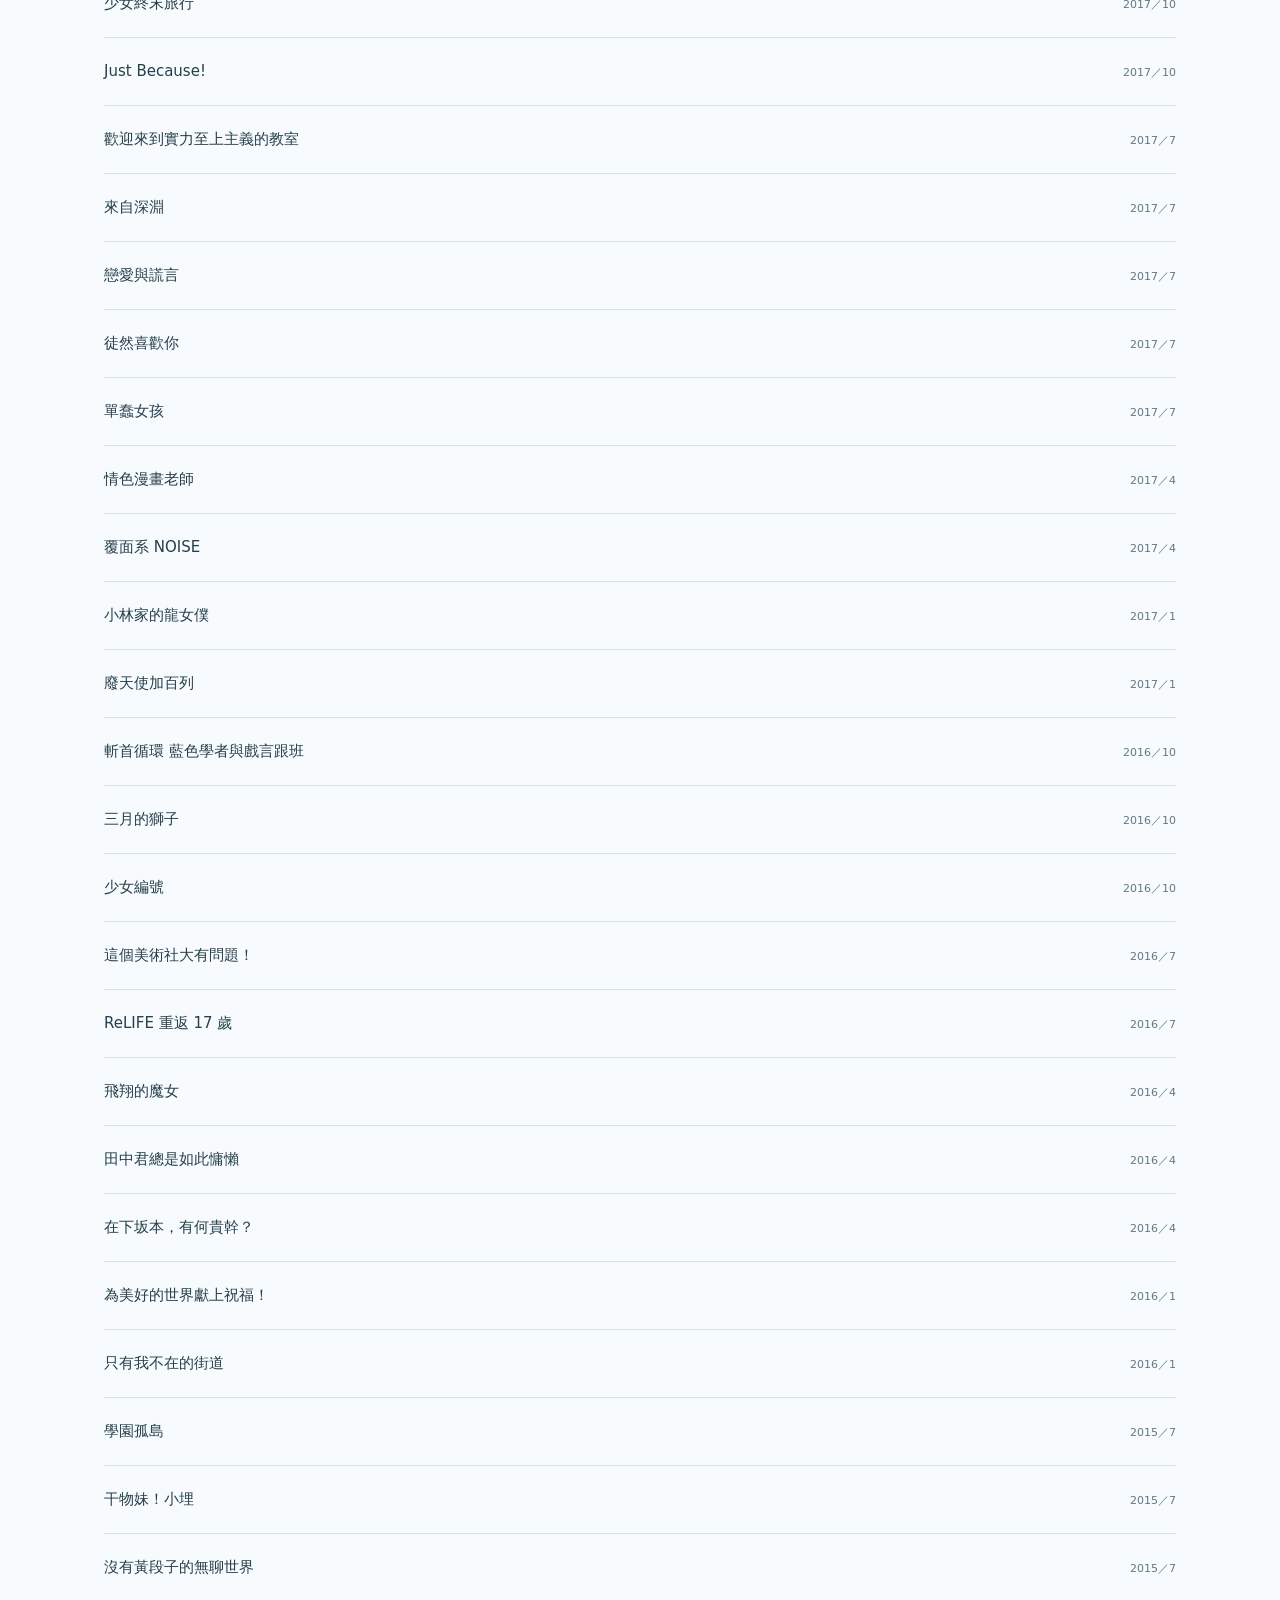
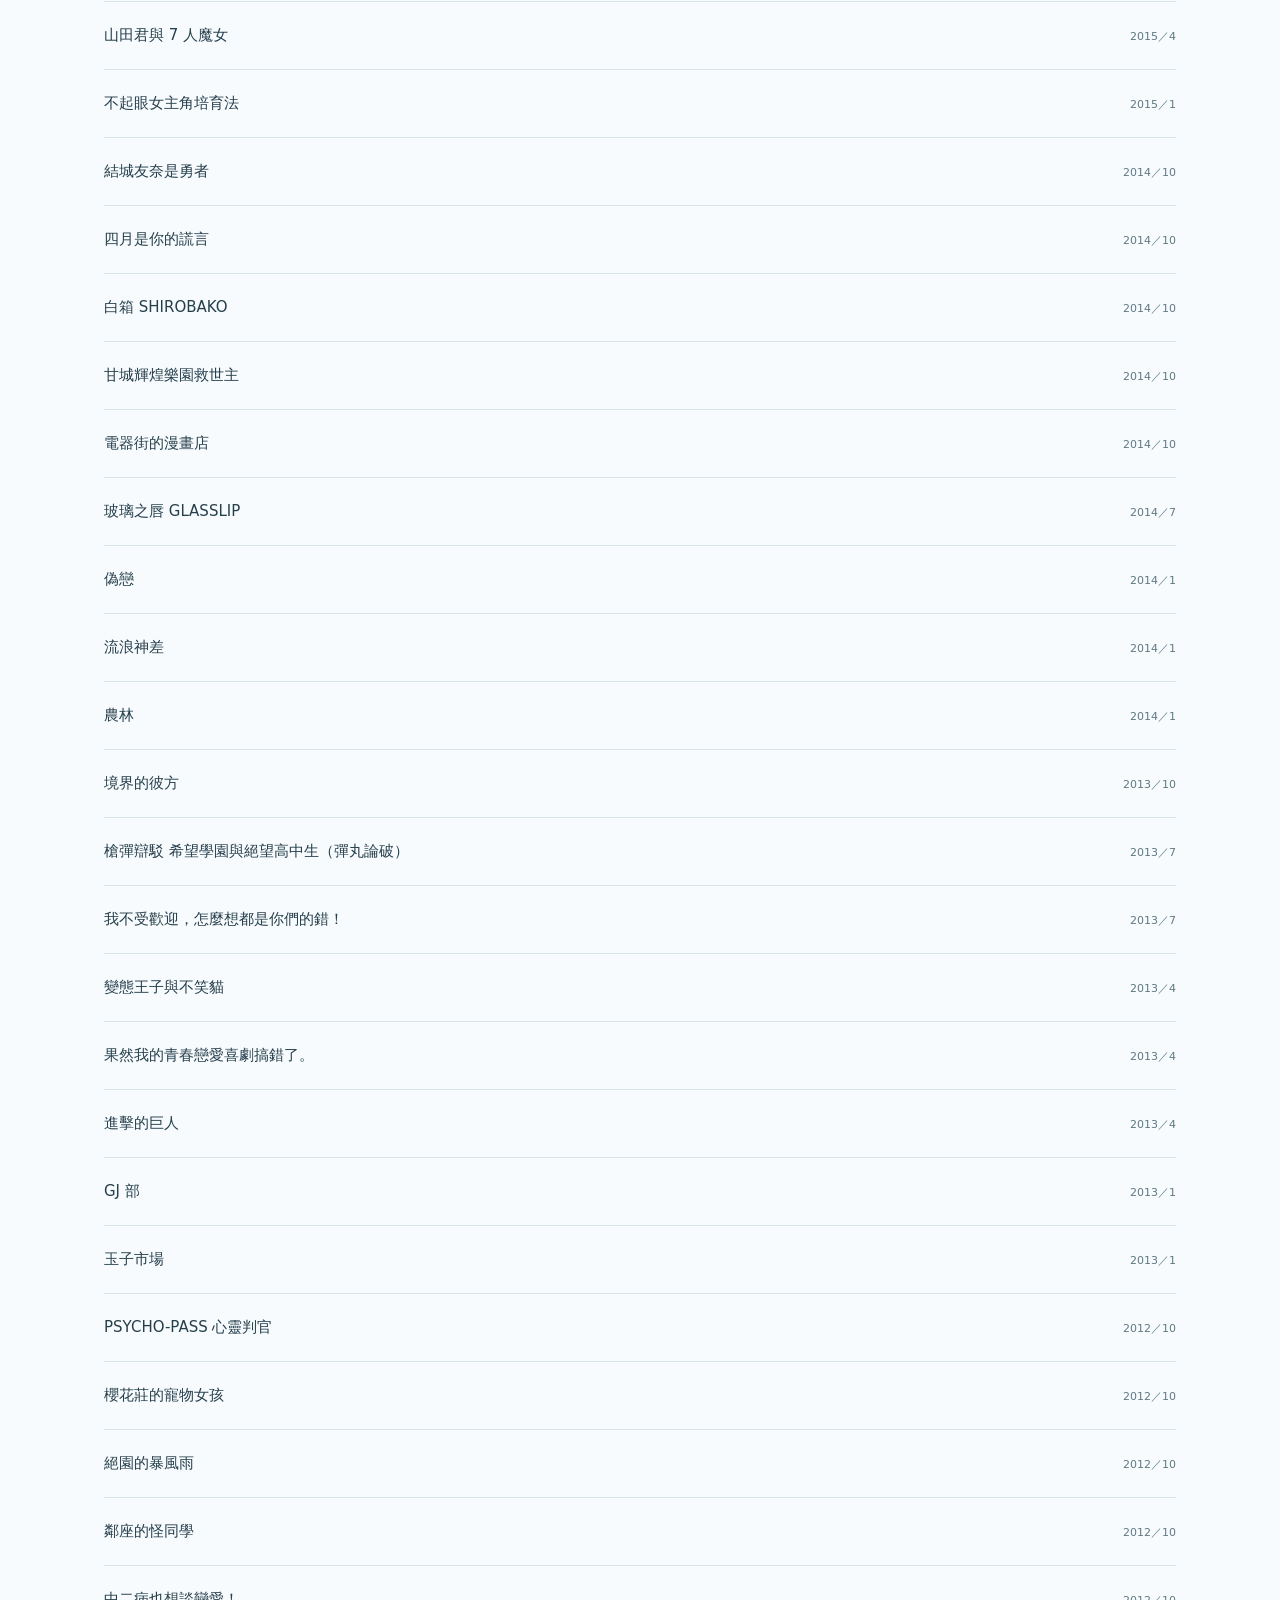
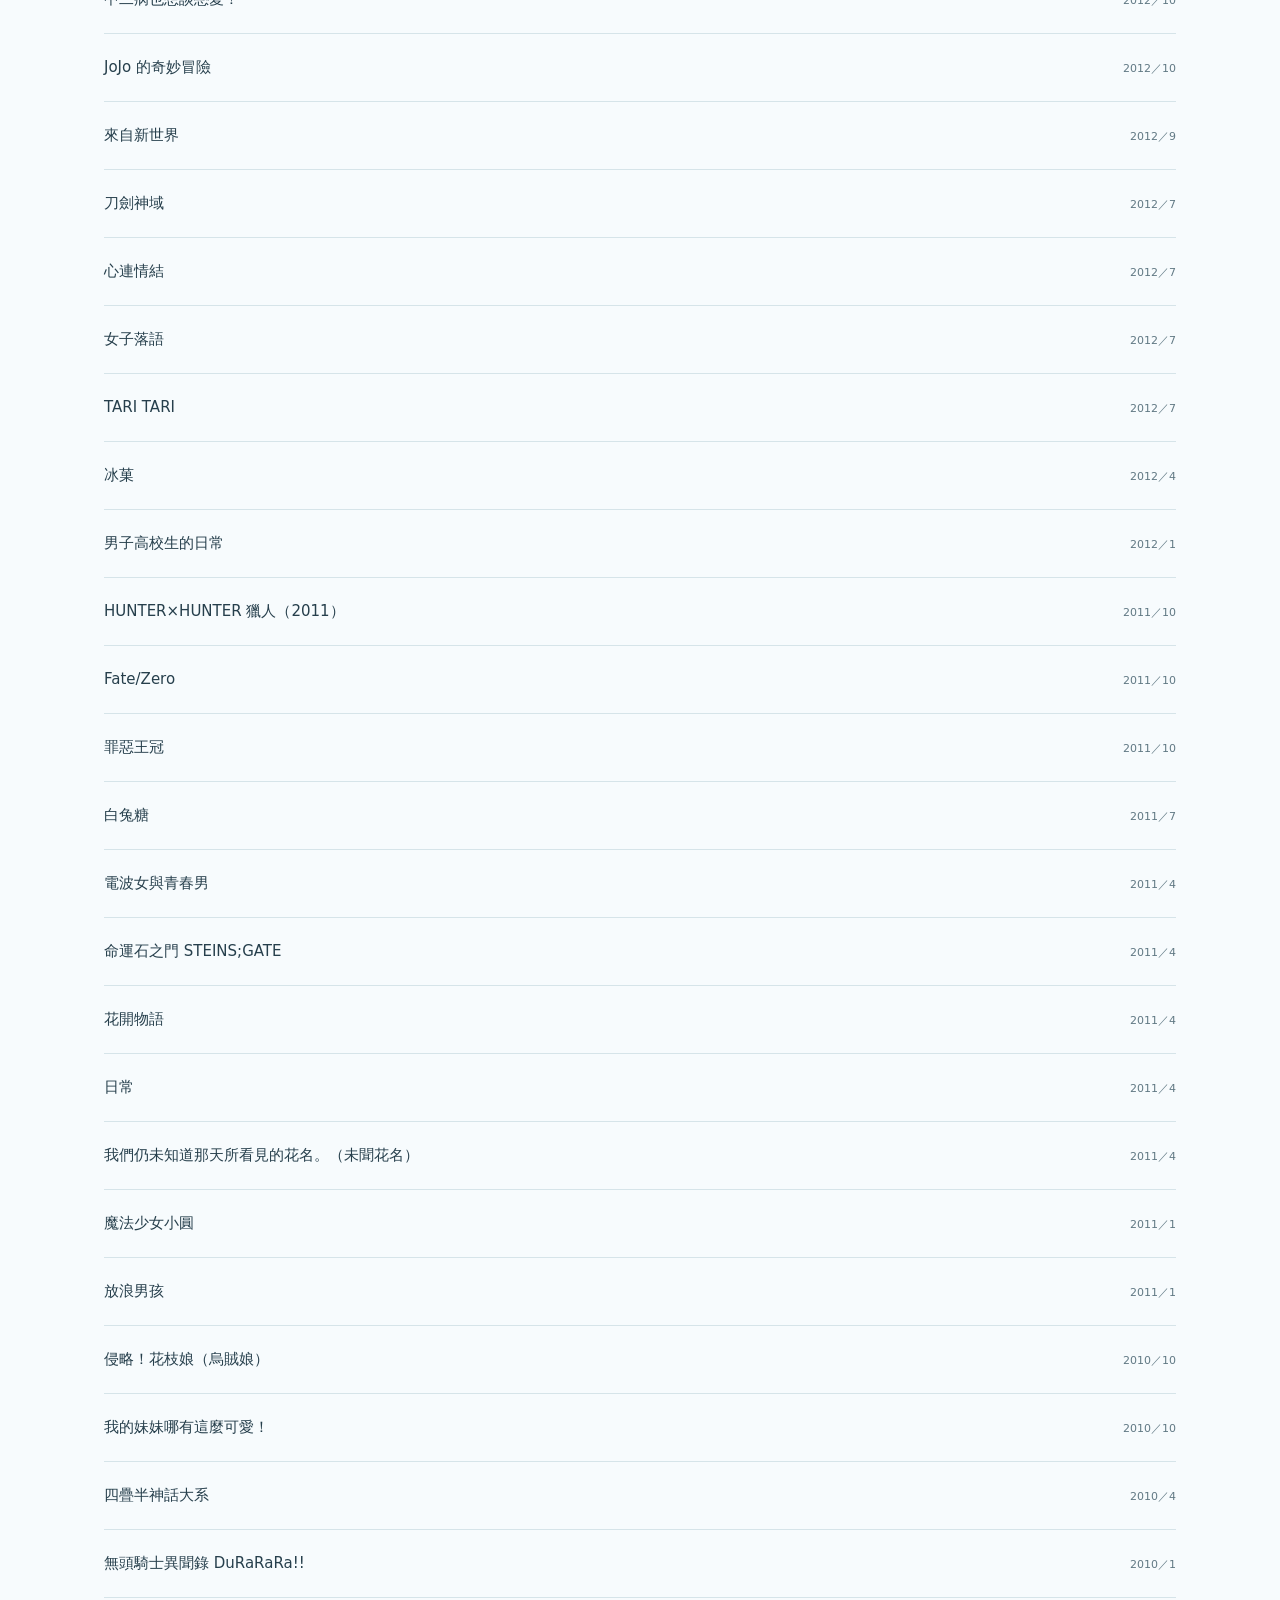
==== commit 9acff275: "Add You Can't Be in a Rom-Com with Your Childhood Friends to bookshelf Premiered 2026-01-05 24:00 on" ====
--- a/site/index.html
+++ b/site/index.html
@@ -10,7 +10,7 @@
   <title>動漫手札｜把喜歡的故事，留在這裡</title>
   <link rel="icon" href="./favicon.svg?v=8760fb6e76f0" type="image/svg+xml">
   <link rel="stylesheet" href="./style.css?v=cd7ce35704ad">
-  <script src="./entries.js?v=4e425094d9a5" defer></script>
+  <script src="./entries.js?v=b9800284073c" defer></script>
   <script src="./app.js?v=db36dcaf7041" defer></script>
 </head>
 <body>
